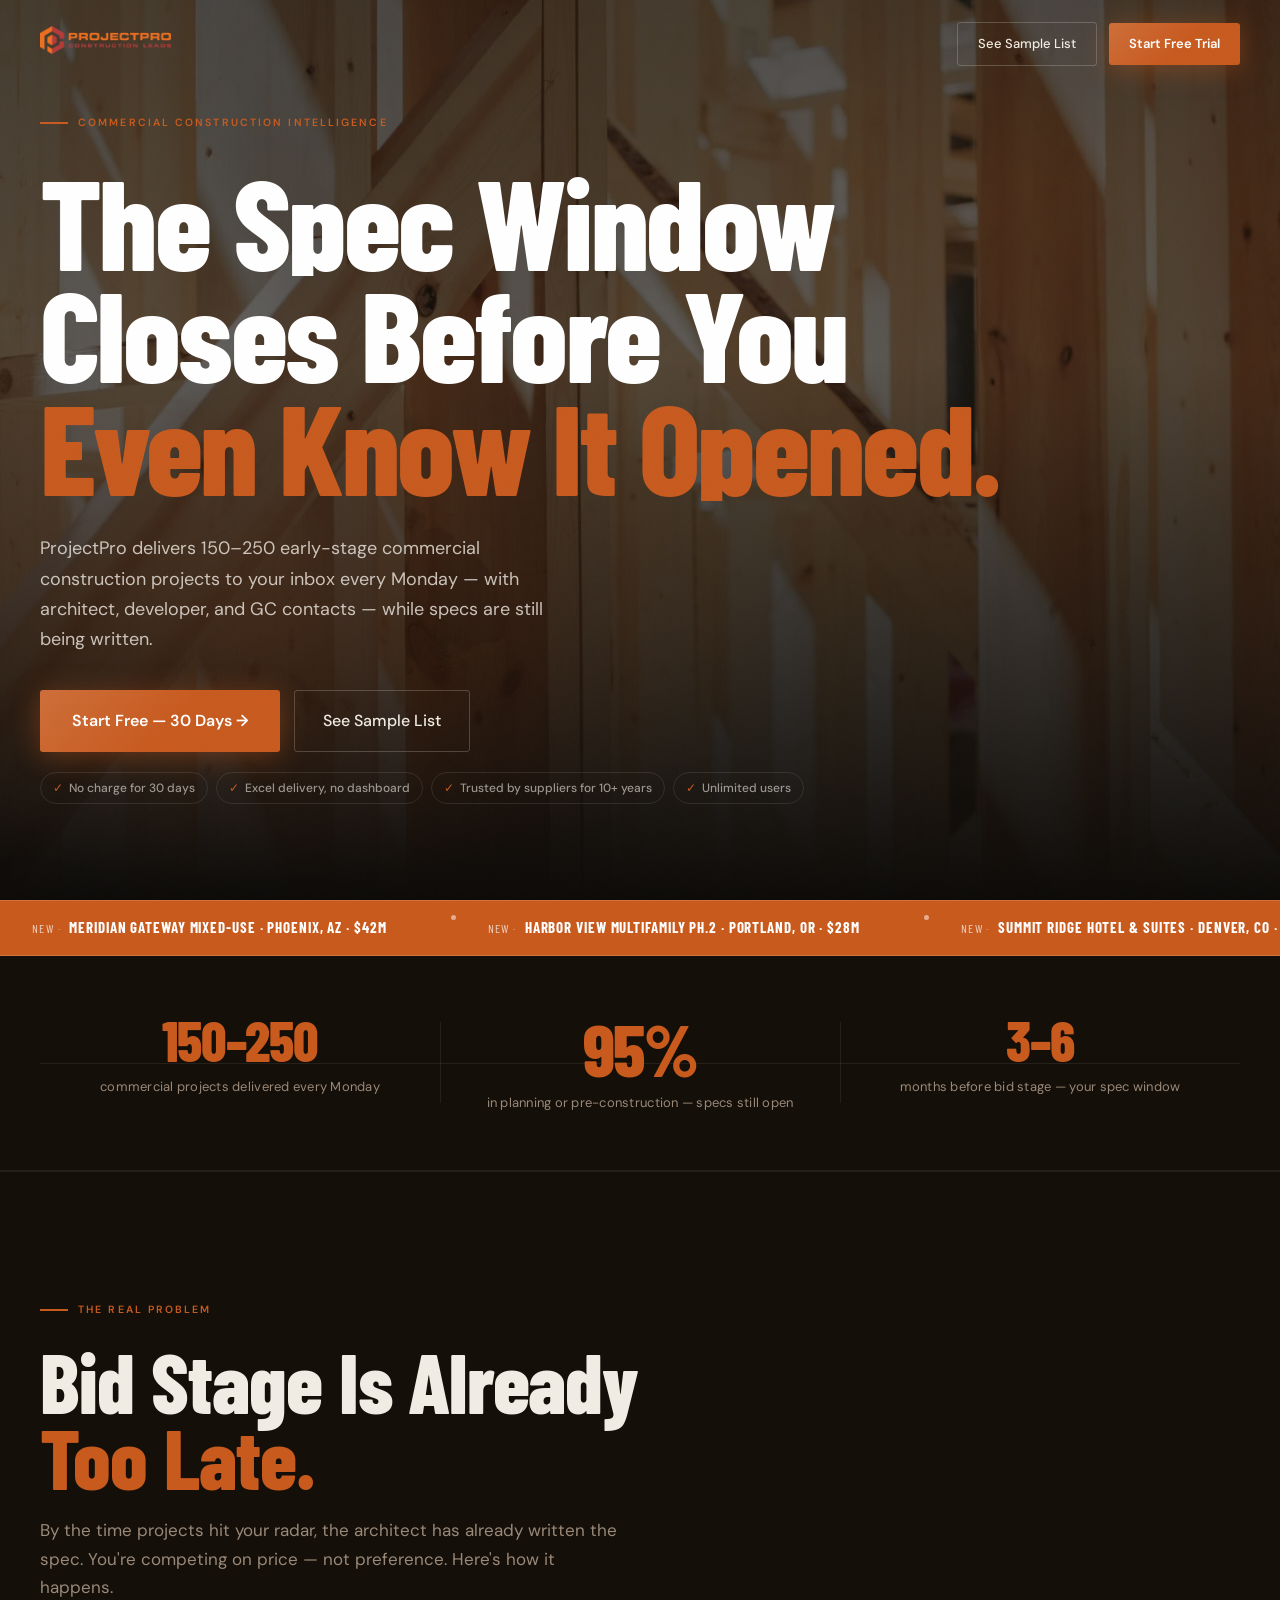
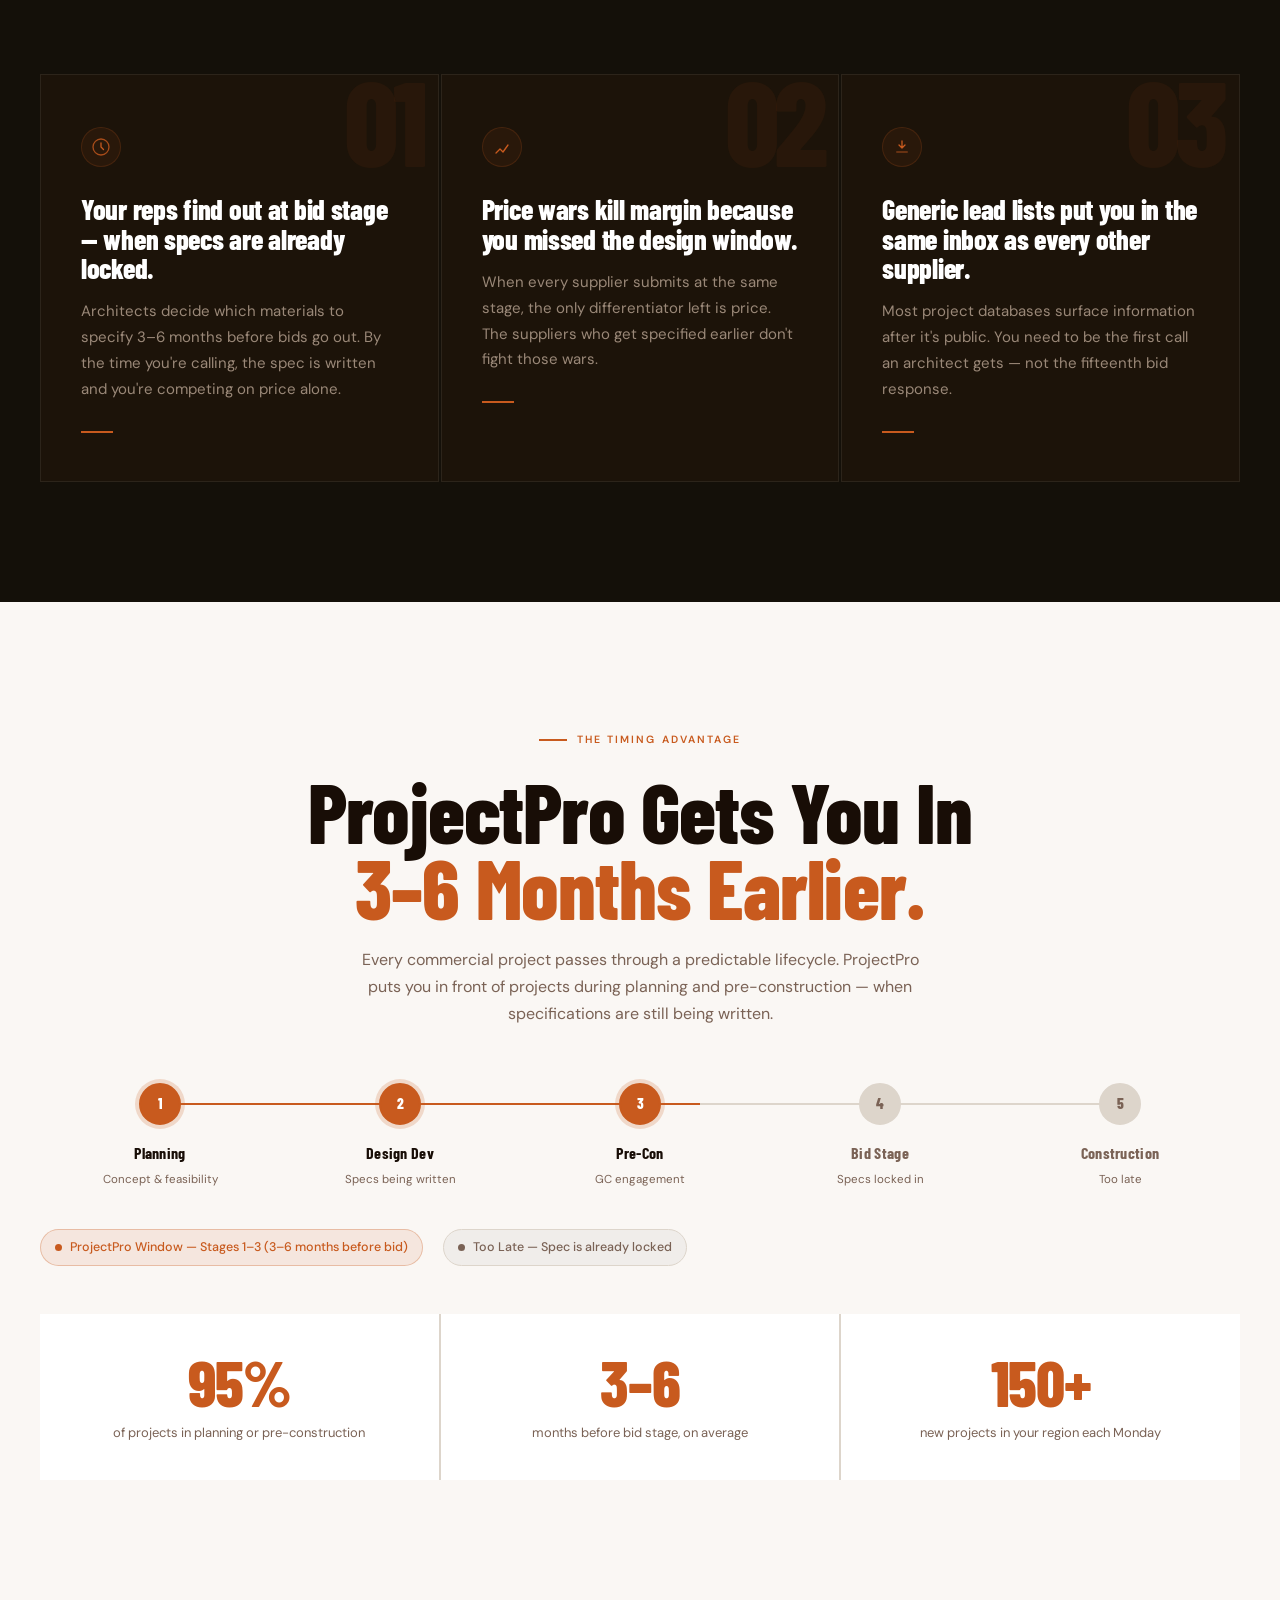
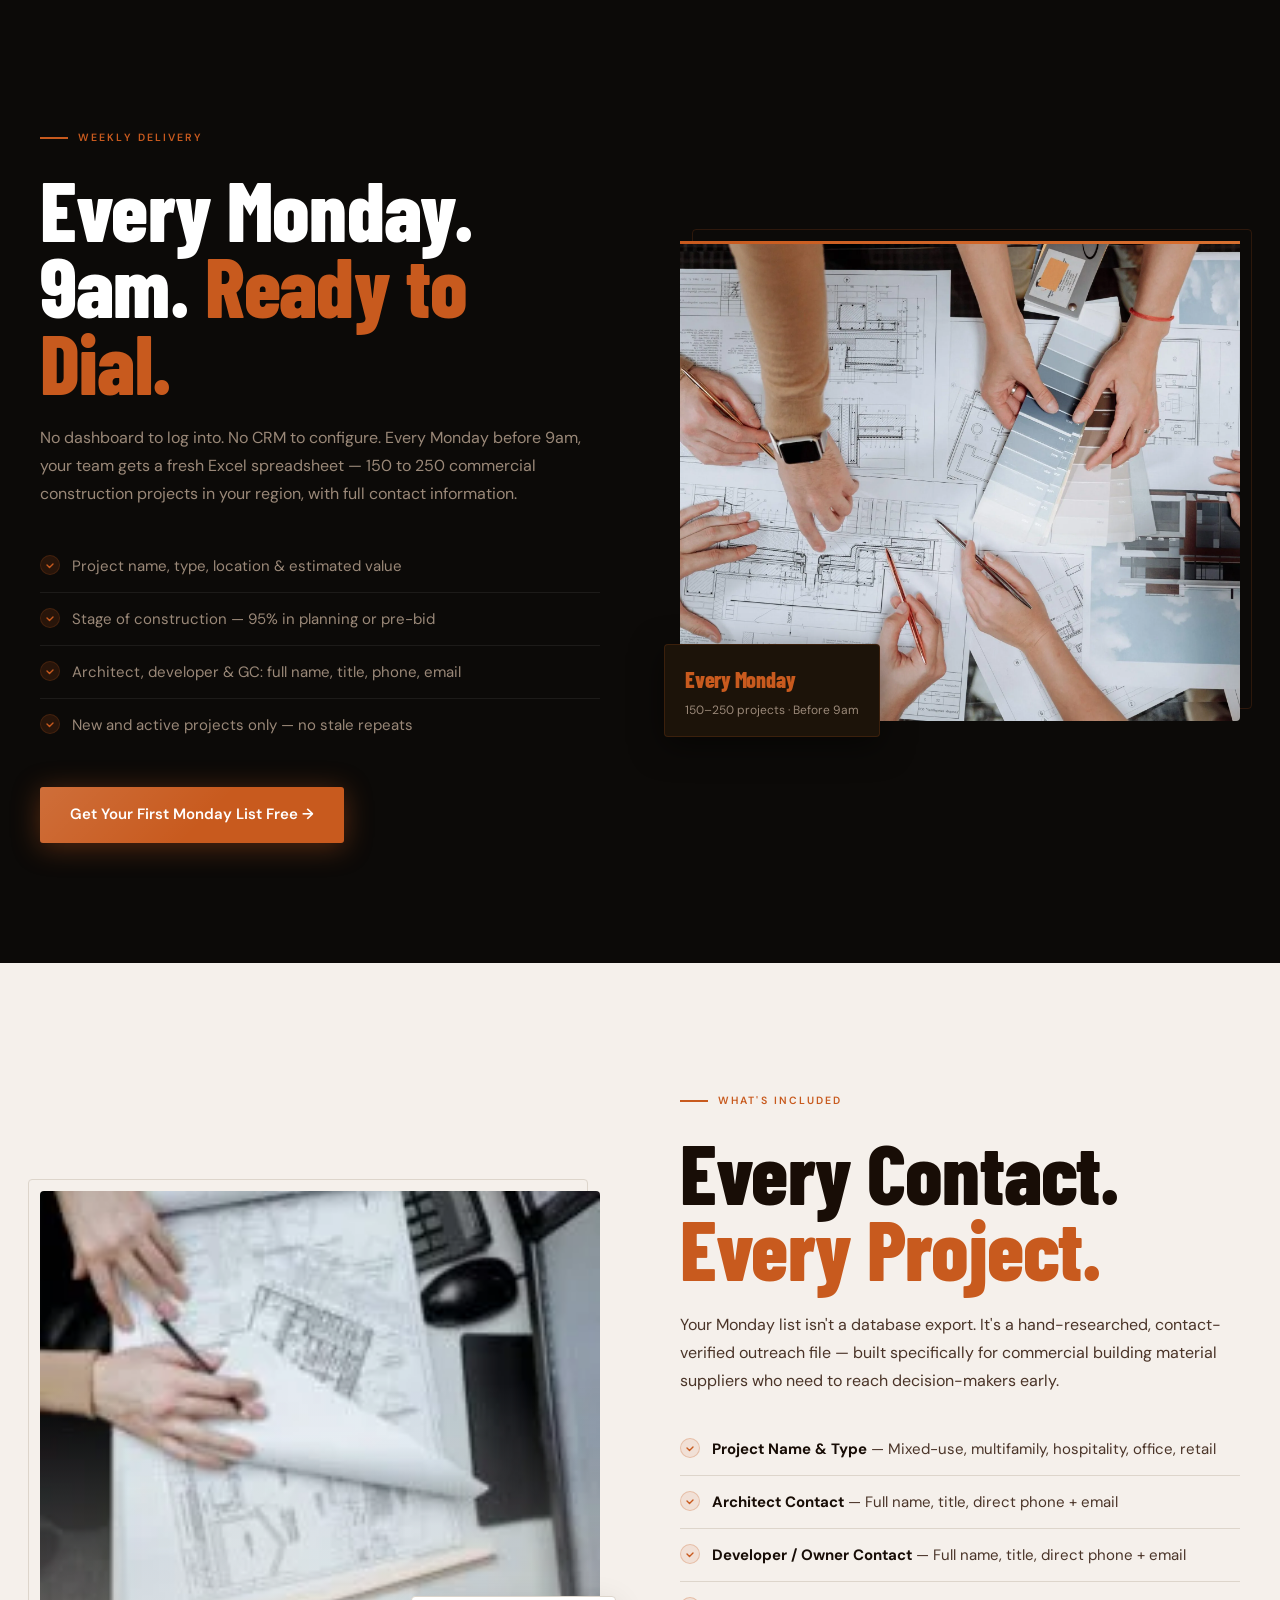
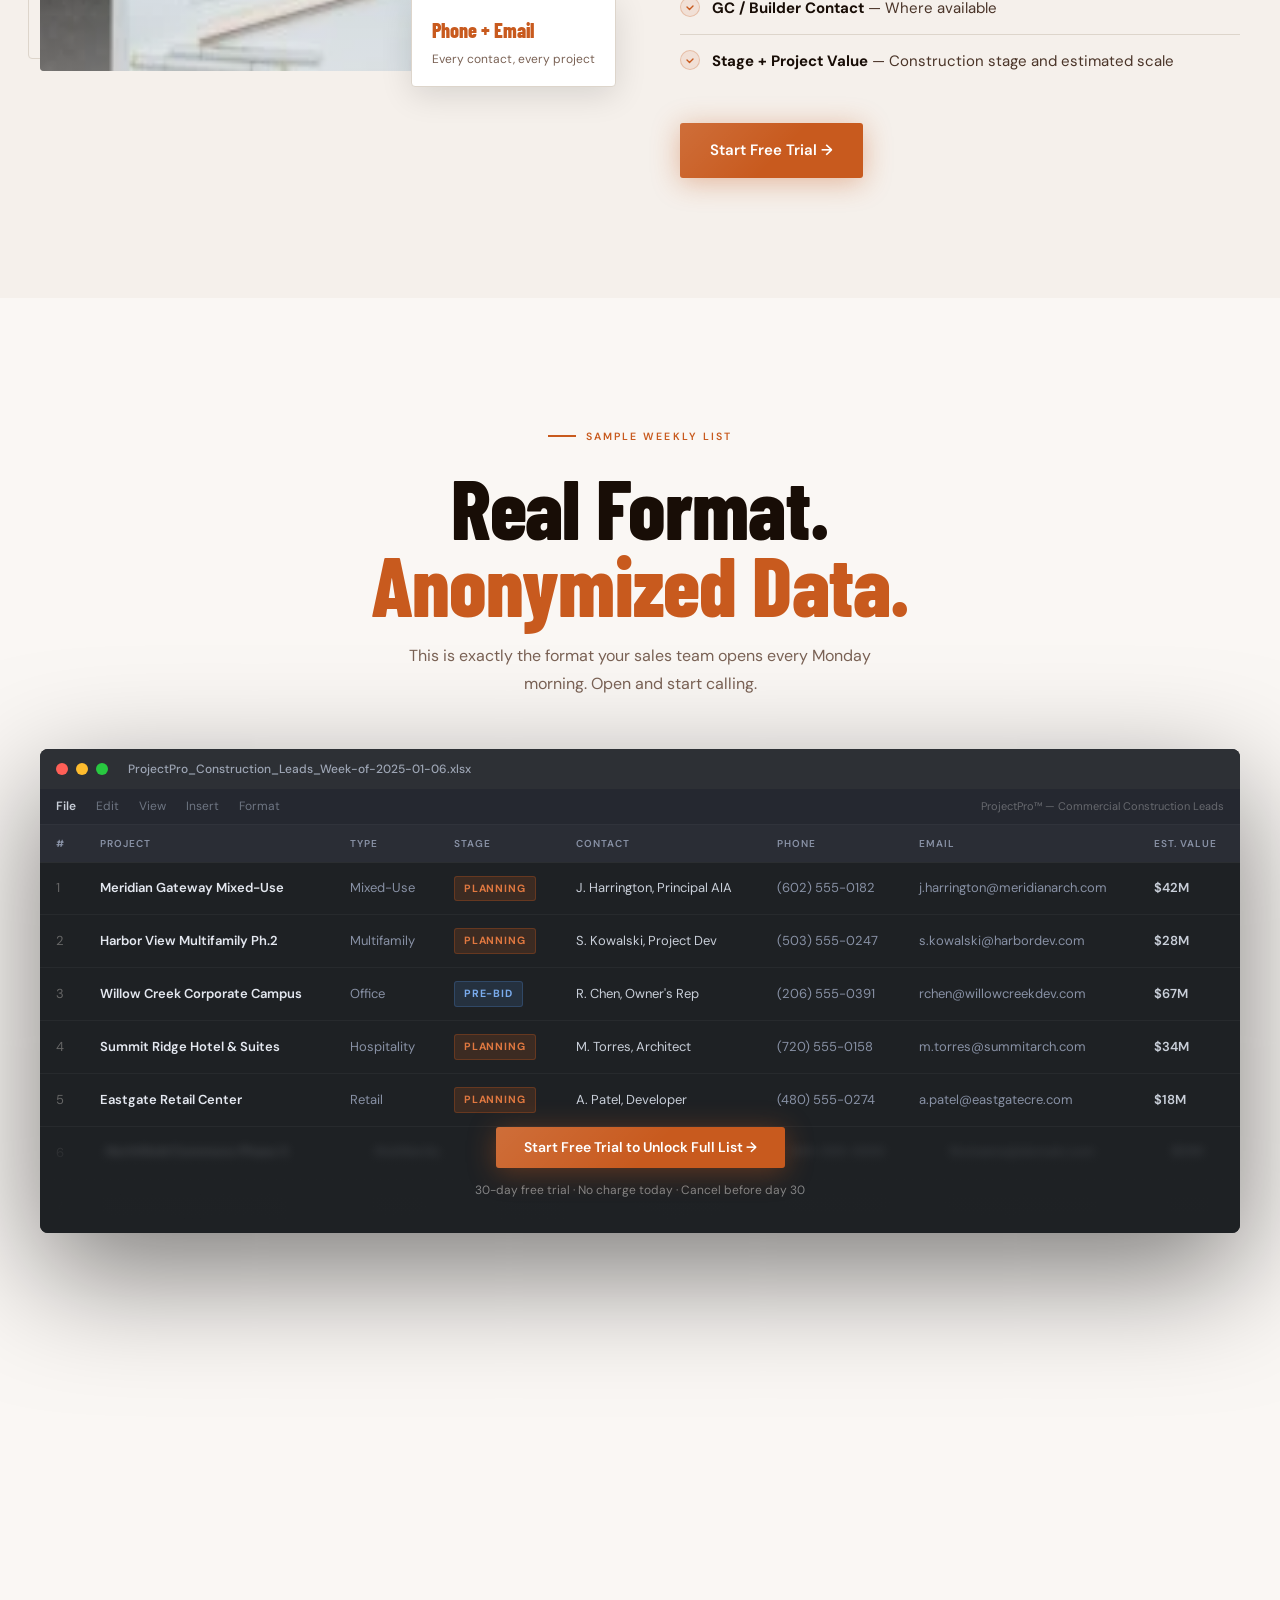
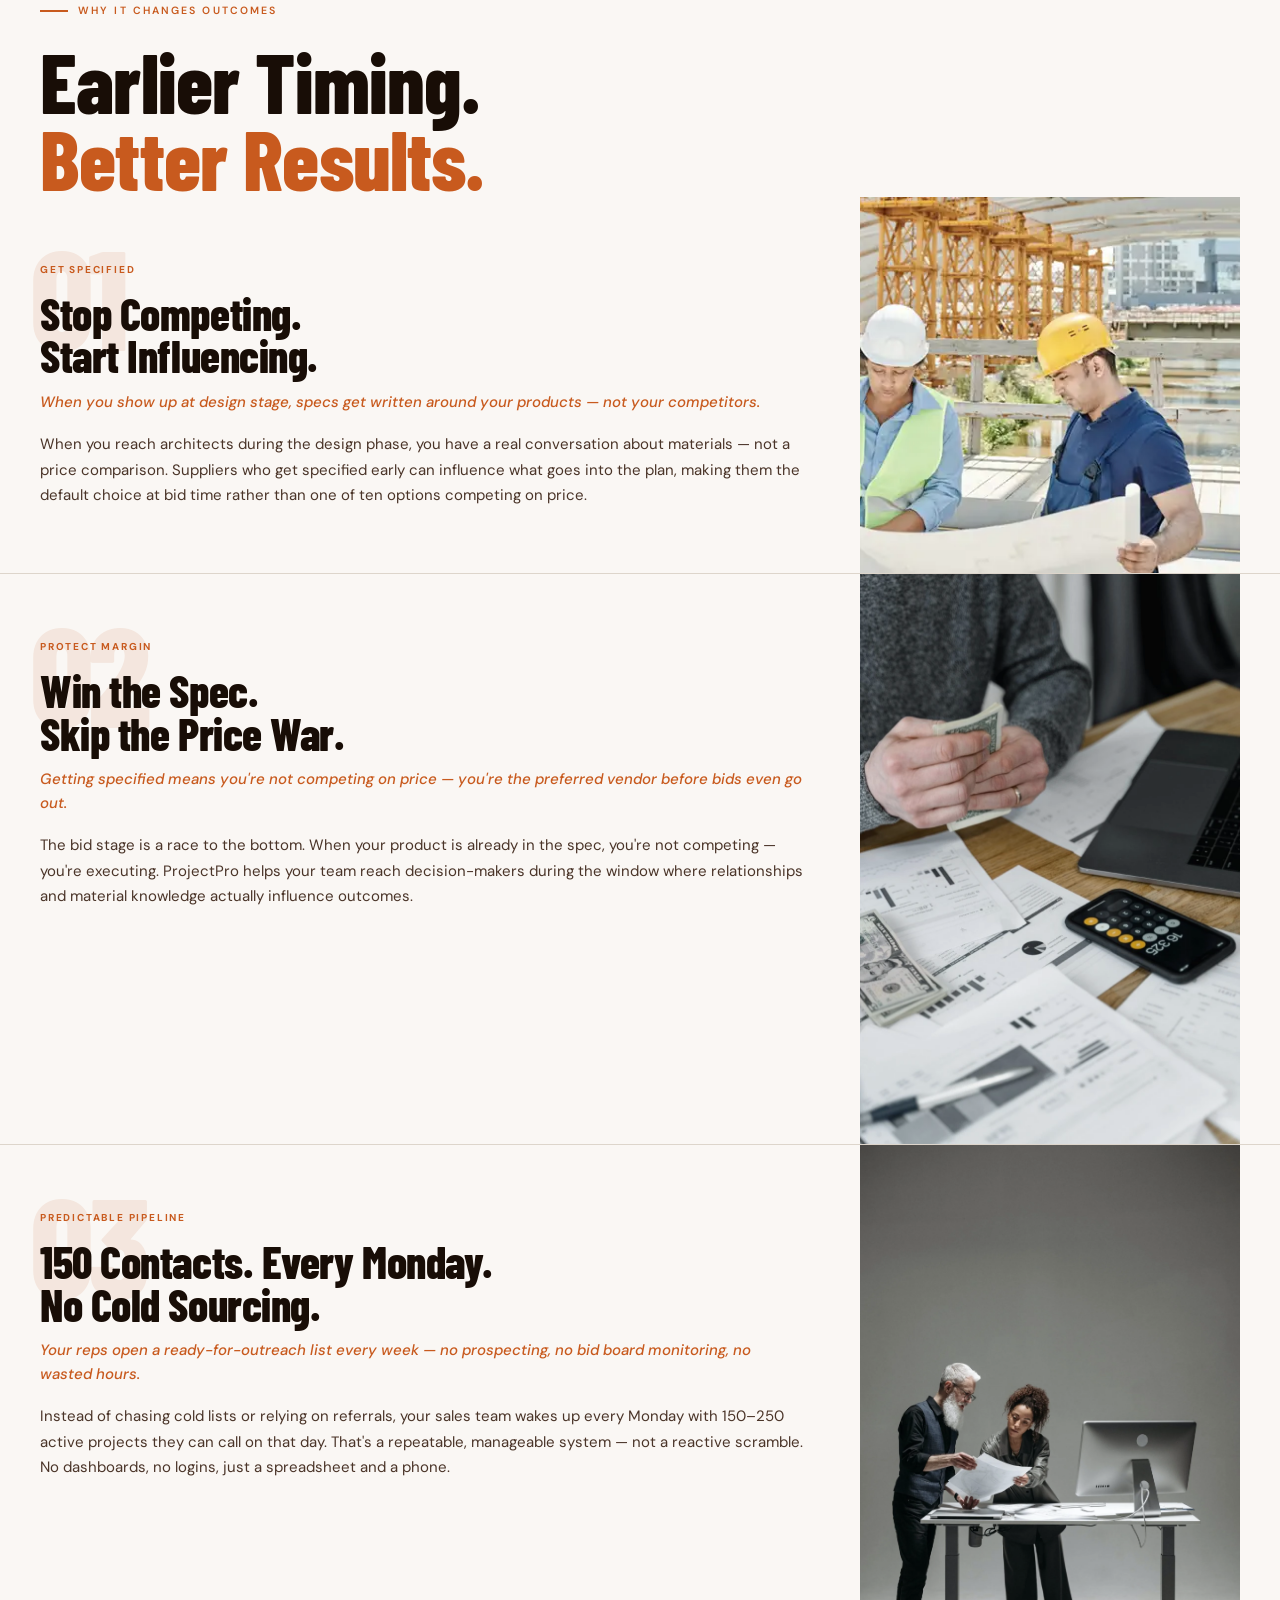
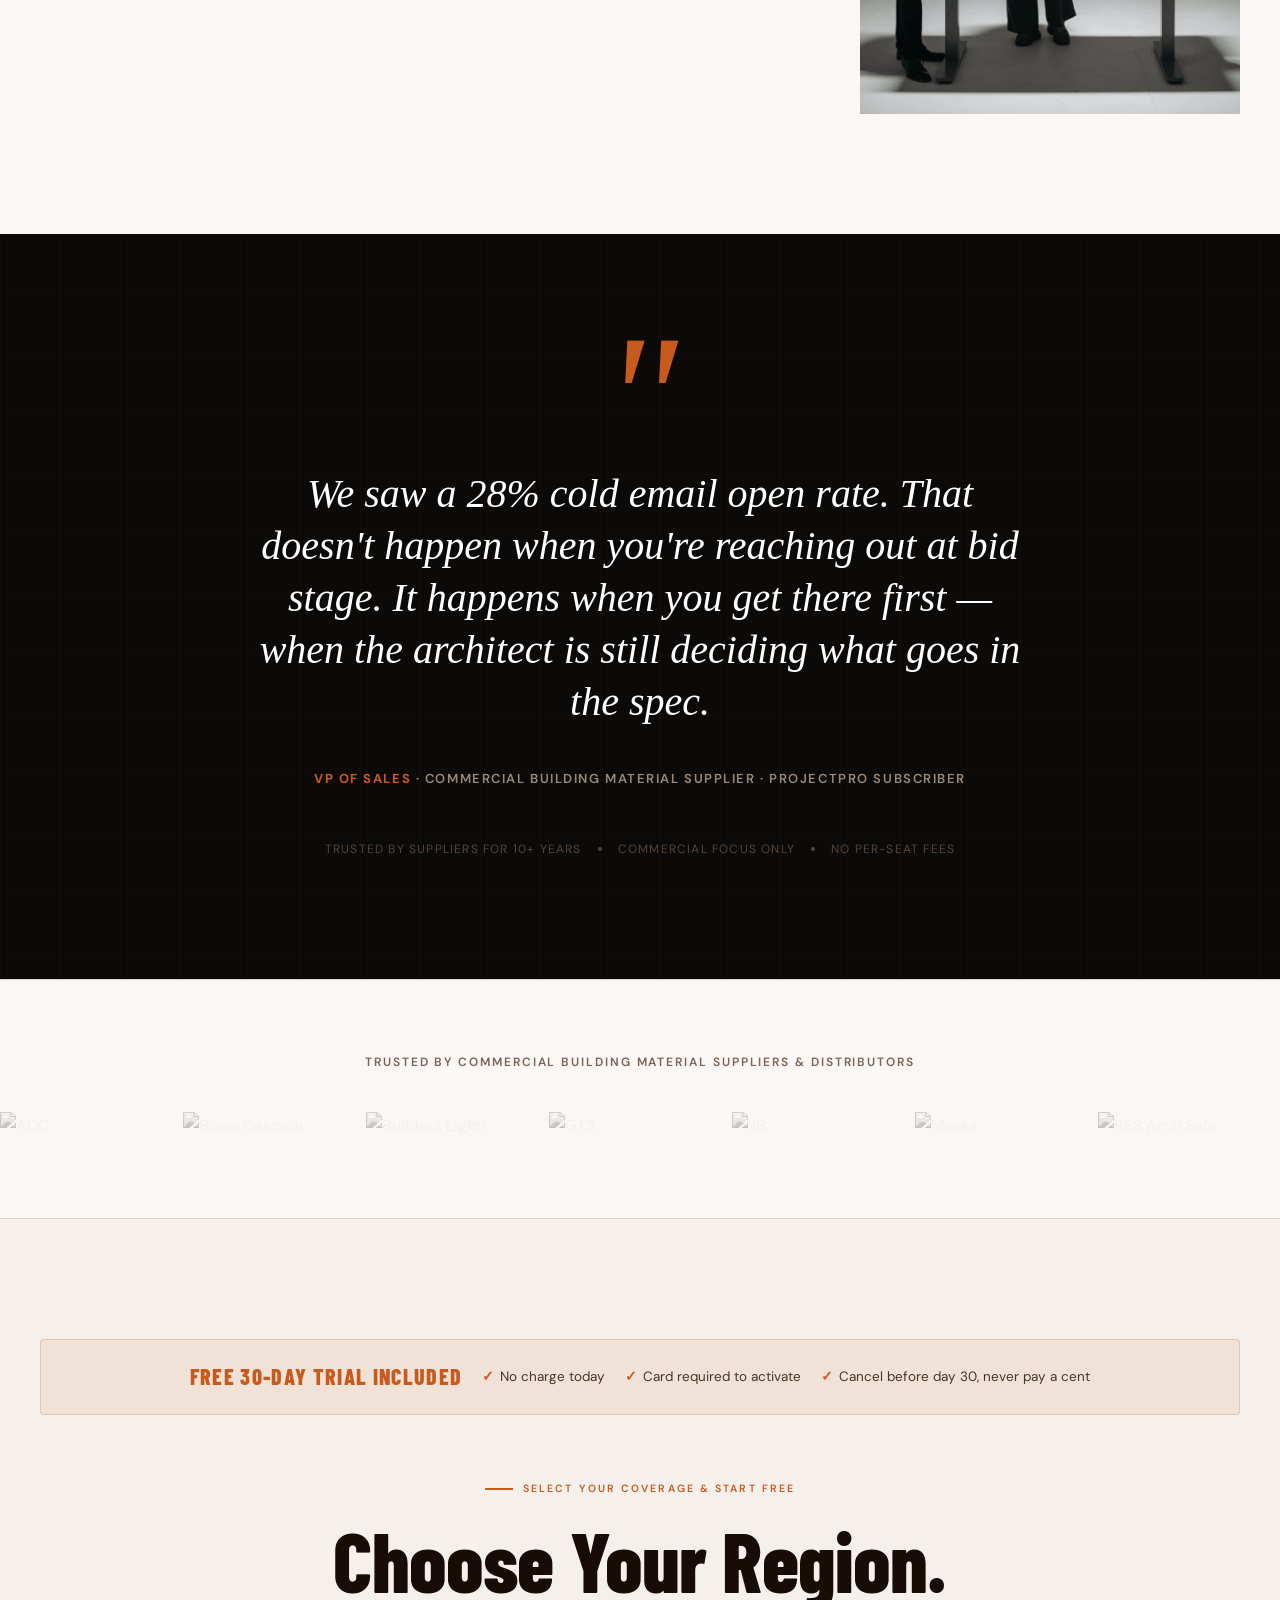
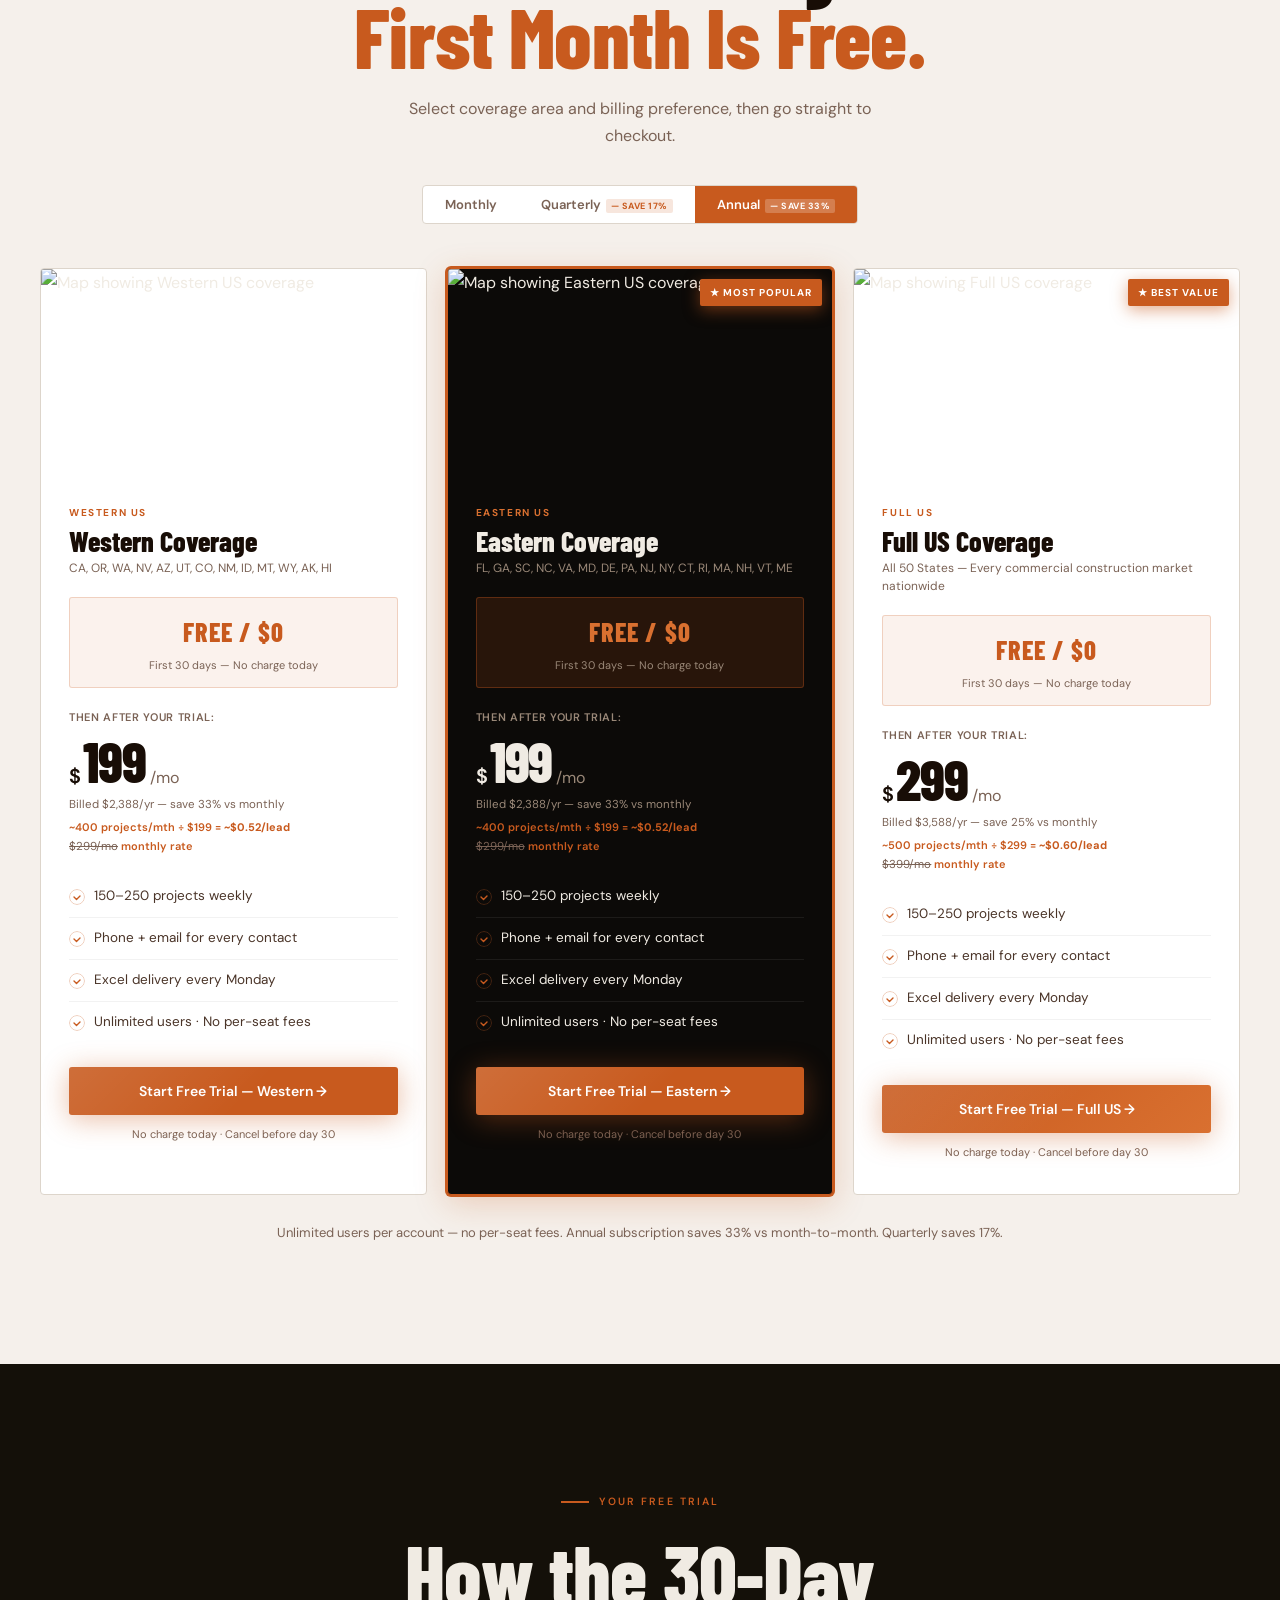
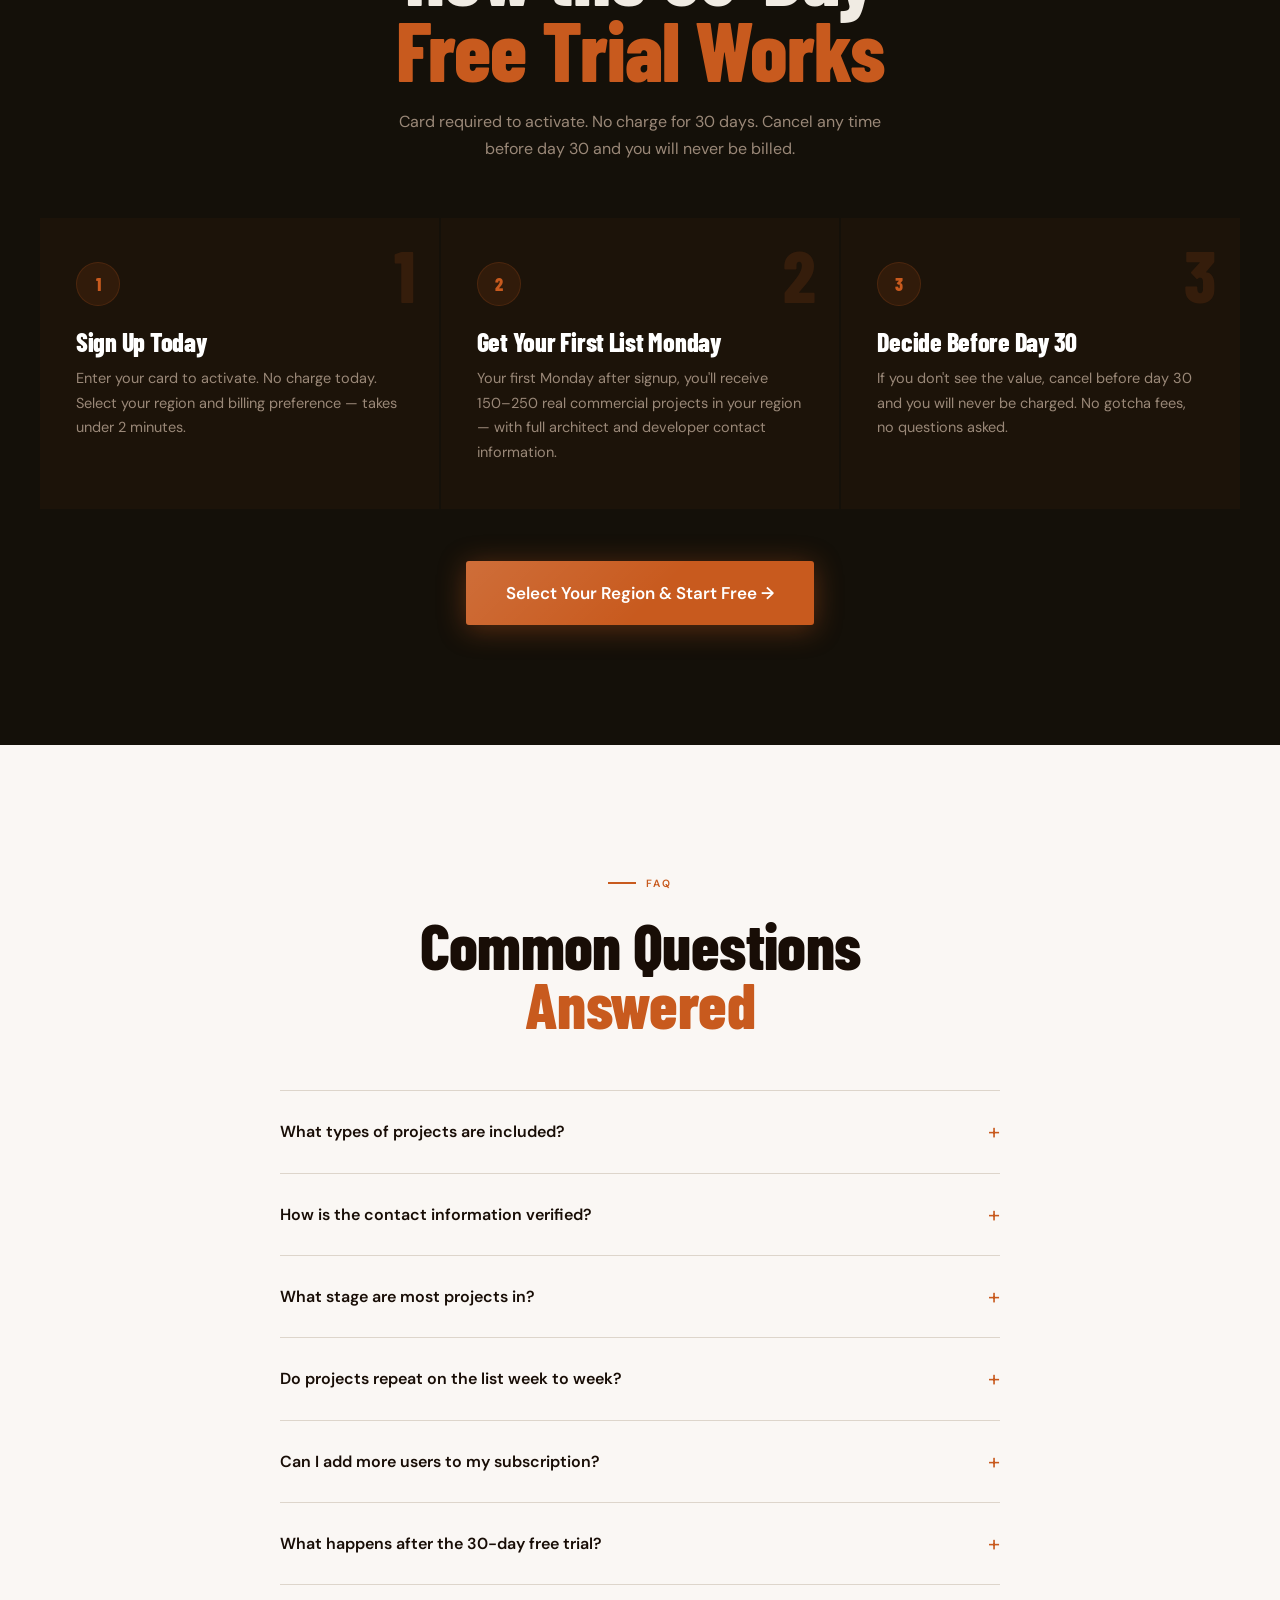
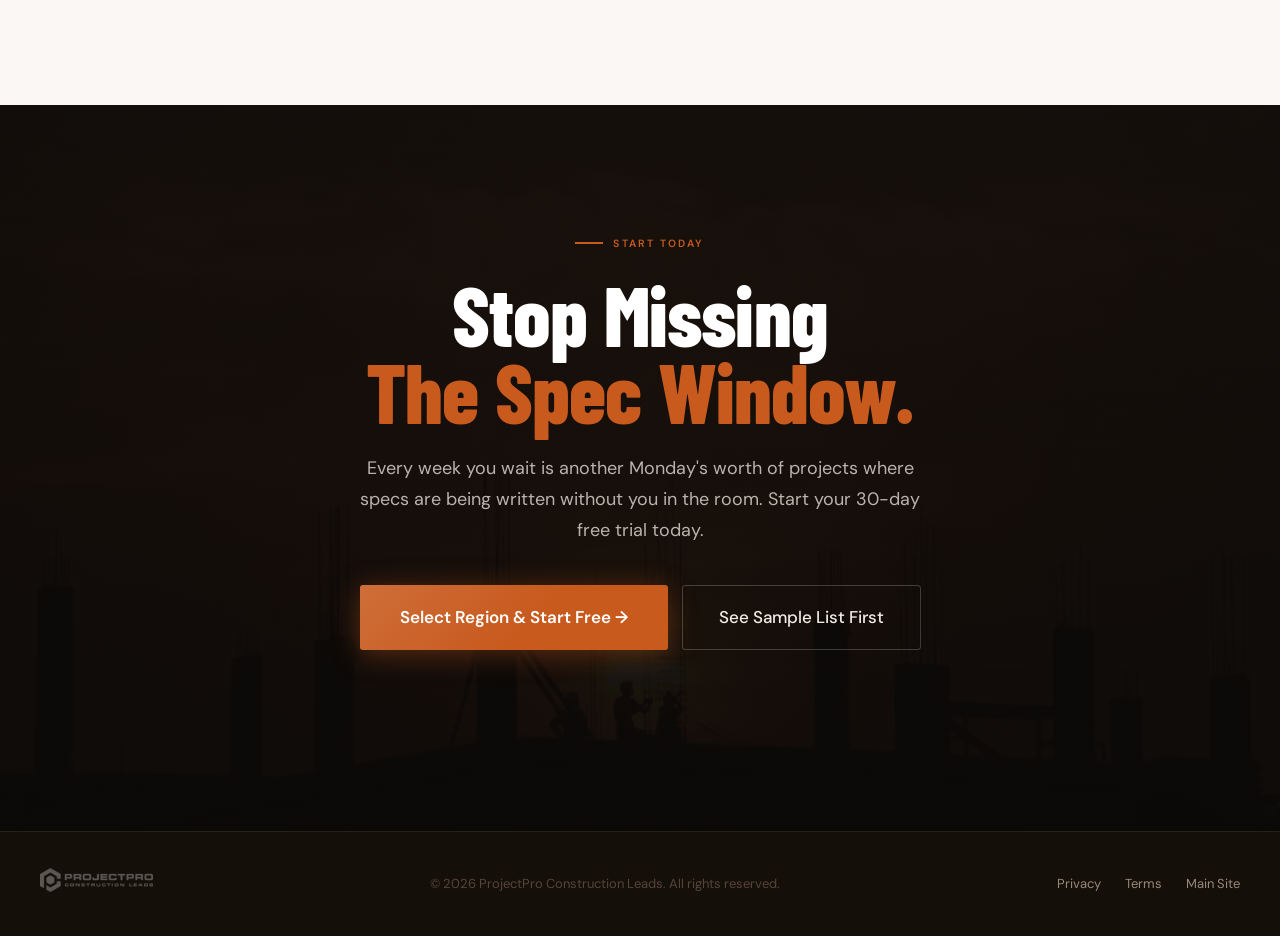
==== index.html @ 33fc3d2c "Replace logo PNG with WebP version Co-Authored-By: Claude Sonnet 4.6 <noreply@anthropic.com>" ====
<!DOCTYPE html>
<html lang="en">
<head>
  <meta charset="UTF-8">
  <meta name="viewport" content="width=device-width, initial-scale=1.0">
  <meta name="robots" content="noindex, nofollow">
  <title>ProjectPro Construction Leads — Early-Stage Commercial Project Visibility</title>
  <meta name="description" content="ProjectPro delivers 150–250 early-stage commercial construction projects every Monday — with architect, developer, and GC contacts — when specs are still being written.">
  <link rel="preconnect" href="https://fonts.googleapis.com">
  <link rel="preconnect" href="https://fonts.gstatic.com" crossorigin>
  <link rel="preload" as="image" href="brand_assets/hero%20image.webp" fetchpriority="high">
  <link rel="preload" href="https://fonts.googleapis.com/css2?family=Barlow+Condensed:wght@600;700;800&family=DM+Sans:wght@400;500;600&display=swap" as="style" onload="this.onload=null;this.rel='stylesheet'">
  <noscript><link rel="stylesheet" href="https://fonts.googleapis.com/css2?family=Barlow+Condensed:wght@600;700;800&family=DM+Sans:wght@400;500;600&display=swap"></noscript>
  <style>:root{--coal:#0C0A08;--deep:#141009;--raised:#1C1309;--panel:#201507;--orange:#C85A1E;--orange-lt:#D97030;--orange-dk:#A84A14;--glow:rgba(200,90,30,0.22);--border:rgba(200,90,30,0.18);--dim-border:rgba(255,255,255,0.07);--text:#F0EBE3;--muted:#9A8878;--dim:#574438;--cream:#F5F0EB;--ivory:#FAF7F4;--warm:#EDE6DF;--stone:#DDD5CB;--lt-text:#180D06;--lt-body:#4A3428;--lt-muted:#7A6255;}*,*::before,*::after{box-sizing:border-box;margin:0;padding:0;}html{scroll-behavior:smooth;}body{background:var(--coal);color:var(--text);font-family:'DM Sans',sans-serif;font-weight:400;line-height:1.7;overflow-x:hidden;}body::after{content:'';position:fixed;inset:0;pointer-events:none;z-index:9999;opacity:0.028;background-image:url("data:image/svg+xml,%3Csvg viewBox='0 0 256 256' xmlns='http://www.w3.org/2000/svg'%3E%3Cfilter id='n'%3E%3CfeTurbulence type='fractalNoise' baseFrequency='0.9' numOctaves='4' stitchTiles='stitch'/%3E%3C/filter%3E%3Crect width='100%25' height='100%25' filter='url(%23n)'/%3E%3C/svg%3E");background-size:200px 200px;}.container{max-width:1280px;margin:0 auto;padding:0 40px;}h1,h2,h3{font-family:'Barlow Condensed',sans-serif;font-weight:800;line-height:0.92;letter-spacing:-0.01em;}.display-xl{font-size:clamp(72px,9vw,130px);}.display-lg{font-size:clamp(56px,6.5vw,96px);}.display-md{font-size:clamp(44px,5vw,72px);}.display-sm{font-size:clamp(36px,4vw,56px);}.sec-label{display:inline-flex;align-items:center;gap:10px;font-family:'DM Sans',sans-serif;font-weight:600;font-size:10.5px;letter-spacing:0.2em;text-transform:uppercase;color:var(--orange);margin-bottom:24px;}.sec-label::before{content:'';display:block;width:28px;height:2px;background:var(--orange);flex-shrink:0;}.orange{color:var(--orange);}.rv{opacity:0;transform:translateY(32px);transition:opacity 0.7s ease,transform 0.7s ease;}.rv.show{opacity:1;transform:translateY(0);}.rv-left{opacity:0;transform:translateX(-32px);transition:opacity 0.7s ease,transform 0.7s ease;}.rv-right{opacity:0;transform:translateX(32px);transition:opacity 0.7s ease,transform 0.7s ease;}.rv-left.show,.rv-right.show{opacity:1;transform:translateX(0);}.rv-d1{transition-delay:0.1s;}.rv-d2{transition-delay:0.2s;}.rv-d3{transition-delay:0.3s;}.rv-d4{transition-delay:0.4s;}.rv-d5{transition-delay:0.5s;}.btn-primary{display:inline-flex;align-items:center;gap:8px;background:var(--orange);color:#fff;font-family:'DM Sans',sans-serif;font-weight:600;font-size:15px;padding:15px 30px;border-radius:3px;text-decoration:none;border:none;cursor:pointer;transition:background 0.2s ease,transform 0.2s ease,box-shadow 0.2s ease;box-shadow:0 4px 28px rgba(200,90,30,0.4);position:relative;overflow:hidden;}.btn-primary::after{content:'';position:absolute;inset:0;background:linear-gradient(135deg,rgba(255,255,255,0.12) 0%,transparent 55%);pointer-events:none;}.btn-primary:hover{background:var(--orange-lt);transform:translateY(-2px);box-shadow:0 8px 36px rgba(200,90,30,0.55);}.btn-primary:focus-visible{outline:2px solid var(--orange);outline-offset:3px;}.btn-primary:active{transform:translateY(0);}.btn-outline{display:inline-flex;align-items:center;gap:8px;background:transparent;color:var(--text);font-family:'DM Sans',sans-serif;font-weight:500;font-size:15px;padding:14px 28px;border-radius:3px;text-decoration:none;border:1px solid rgba(240,235,228,0.22);cursor:pointer;transition:border-color 0.2s ease,color 0.2s ease,transform 0.2s ease;}.btn-outline:hover{border-color:var(--orange);color:var(--orange);transform:translateY(-2px);}.btn-outline:focus-visible{outline:2px solid var(--orange);outline-offset:3px;}.btn-outline-dk{display:inline-flex;align-items:center;gap:8px;background:transparent;color:var(--lt-body);font-family:'DM Sans',sans-serif;font-weight:500;font-size:15px;padding:14px 28px;border-radius:3px;text-decoration:none;border:1px solid var(--stone);cursor:pointer;transition:border-color 0.2s ease,color 0.2s ease,transform 0.2s ease;}.btn-outline-dk:hover{border-color:var(--orange);color:var(--orange);transform:translateY(-2px);}#nav{position:fixed;top:0;left:0;right:0;z-index:1000;padding:22px 0;transition:background 0.3s ease,border-color 0.3s ease,padding 0.3s ease;border-bottom:1px solid transparent;}#nav.solid{background:rgba(12,10,8,0.95);backdrop-filter:blur(16px);-webkit-backdrop-filter:blur(16px);border-bottom-color:rgba(200,90,30,0.12);padding:14px 0;}.nav-inner{max-width:1280px;margin:0 auto;padding:0 40px;display:flex;align-items:center;justify-content:space-between;gap:24px;}.nav-logo{height:28px;width:auto;}.nav-cta-wrap{display:flex;align-items:center;gap:12px;}#hero{position:relative;min-height:100vh;display:flex;flex-direction:column;justify-content:flex-end;padding:80px 0 96px;overflow:hidden;}.hero-bg{position:absolute;inset:0;z-index:0;background-image:url('brand_assets/hero image.webp');background-size:cover;background-position:center 30%;transform:scale(1.04);}.hero-bg-overlay{position:absolute;inset:0;z-index:1;background:linear-gradient( to bottom,rgba(12,10,8,0.72) 0%,rgba(12,10,8,0.65) 40%,rgba(12,10,8,0.88) 80%,rgba(12,10,8,1) 100% );}.hero-bg-gradient{position:absolute;inset:0;z-index:2;background:radial-gradient(ellipse 60% 40% at 20% 70%,rgba(200,90,30,0.12) 0%,transparent 70%),radial-gradient(ellipse 40% 30% at 80% 20%,rgba(200,90,30,0.06) 0%,transparent 70%);}.hero-content{position:relative;z-index:3;max-width:1280px;margin:0 auto;padding:0 40px;width:100%;}@keyframes lineMask{from{clip-path:inset(0 100% 0 0);}to{clip-path:inset(0 0% 0 0);}}@keyframes fadeUp{from{opacity:0;transform:translateY(24px);}to{opacity:1;transform:translateY(0);}}.hero-line{display:block;overflow:hidden;clip-path:inset(0 100% 0 0);animation:lineMask 0.95s cubic-bezier(0.76,0,0.24,1) both;}.hero-line:nth-child(1){animation-delay:0.15s;}.hero-line:nth-child(2){animation-delay:0.38s;}.hero-line:nth-child(3){animation-delay:0.61s;}.hero-sub{animation:fadeUp 0.7s ease 1.0s both;}.hero-ctas{animation:fadeUp 0.7s ease 1.15s both;}.hero-chips{animation:fadeUp 0.6s ease 1.3s both;}.hero-label{animation:fadeUp 0.6s ease 0.05s both;}.hero-h1{font-family:'Barlow Condensed',sans-serif;font-weight:800;font-size:clamp(70px,10vw,140px);line-height:0.88;letter-spacing:-0.02em;color:#fff;margin-bottom:32px;}.hero-h1 em{color:var(--orange);font-style:normal;}.hero-p{font-size:18px;color:rgba(240,235,228,0.8);line-height:1.68;max-width:540px;margin-bottom:36px;}.trust-chips{display:flex;flex-wrap:wrap;gap:8px;margin-top:20px;}.trust-chip{display:inline-flex;align-items:center;gap:6px;font-family:'DM Sans',sans-serif;font-size:12px;font-weight:500;color:rgba(240,235,228,0.6);border:1px solid rgba(255,255,255,0.1);padding:5px 12px;border-radius:40px;}.trust-chip .chk{color:var(--orange);}#ticker{background:var(--orange);padding:14px 0;overflow:hidden;border-top:1px solid rgba(255,255,255,0.15);border-bottom:1px solid rgba(255,255,255,0.15);}@keyframes tickerMove{from{transform:translateX(0);}to{transform:translateX(-50%);}}.ticker-track{display:flex;white-space:nowrap;animation:tickerMove 38s linear infinite;}.ticker-track:hover{animation-play-state:paused;}.ticker-item{display:inline-flex;align-items:center;gap:0;padding:0 32px;font-family:'Barlow Condensed',sans-serif;font-weight:700;font-size:15px;letter-spacing:0.06em;text-transform:uppercase;color:#fff;}.ticker-dot{width:5px;height:5px;background:rgba(255,255,255,0.5);border-radius:50%;margin-left:32px;flex-shrink:0;}.ticker-label{font-weight:400;opacity:0.72;font-size:12px;letter-spacing:0.12em;margin-right:8px;}#stats-bar{background:var(--deep);border-bottom:1px solid var(--dim-border);padding:56px 0;}.stats-row{max-width:1280px;margin:0 auto;padding:0 40px;display:grid;grid-template-columns:repeat(3,1fr);gap:0;position:relative;}.stats-row::before{content:'';position:absolute;left:40px;right:40px;top:50%;bottom:auto;height:1px;background:var(--dim-border);}.stat-block{padding:0 40px;text-align:center;position:relative;}.stat-block + .stat-block::before{content:'';position:absolute;left:0;top:10%;bottom:10%;width:1px;background:var(--dim-border);}.stat-val{font-family:'Barlow Condensed',sans-serif;font-weight:800;font-size:72px;line-height:1;color:var(--orange);letter-spacing:-0.02em;}.stat-label{font-size:13px;color:var(--muted);margin-top:8px;font-weight:400;letter-spacing:0.02em;}#problem{background:var(--deep);padding:120px 0;border-top:1px solid var(--dim-border);}.problem-header{max-width:1280px;margin:0 auto 72px;padding:0 40px;}.problem-grid{max-width:1280px;margin:0 auto;padding:0 40px;display:grid;grid-template-columns:repeat(3,1fr);gap:2px;}.prob-card{background:var(--raised);position:relative;overflow:hidden;padding:52px 40px 48px;border:1px solid var(--dim-border);transition:border-color 0.3s ease;}.prob-card:hover{border-color:var(--border);}.prob-num{position:absolute;top:-16px;right:16px;font-family:'Barlow Condensed',sans-serif;font-weight:800;font-size:120px;line-height:1;color:rgba(200,90,30,0.07);pointer-events:none;user-select:none;letter-spacing:-0.05em;}.prob-icon{width:40px;height:40px;border-radius:50%;border:1px solid var(--border);display:flex;align-items:center;justify-content:center;margin-bottom:28px;background:rgba(200,90,30,0.08);}.prob-h3{font-family:'Barlow Condensed',sans-serif;font-weight:800;font-size:28px;line-height:1.05;color:#fff;margin-bottom:16px;letter-spacing:-0.01em;}.prob-p{font-size:15px;color:var(--muted);line-height:1.72;}.prob-line{width:32px;height:2px;background:var(--orange);margin-top:28px;}#mechanism{background:var(--ivory);padding:120px 0;}.mech-inner{max-width:1280px;margin:0 auto;padding:0 40px;}.tl-track{position:relative;display:grid;grid-template-columns:repeat(5,1fr);gap:0;margin:56px 0 40px;}.tl-line{position:absolute;left:10%;right:10%;top:20px;height:2px;background:var(--stone);z-index:0;}.tl-line-fill{position:absolute;left:10%;width:45%;top:20px;height:2px;background:var(--orange);z-index:1;}.tl-node{display:flex;flex-direction:column;align-items:center;position:relative;z-index:2;}.tl-dot{width:42px;height:42px;border-radius:50%;display:flex;align-items:center;justify-content:center;font-family:'Barlow Condensed',sans-serif;font-weight:800;font-size:15px;background:var(--stone);color:var(--lt-muted);border:2px solid var(--stone);margin-bottom:14px;transition:all 0.3s ease;}.tl-dot.active{background:var(--orange);color:#fff;border-color:var(--orange);box-shadow:0 0 0 4px rgba(200,90,30,0.2);}.tl-label{font-family:'Barlow Condensed',sans-serif;font-weight:700;font-size:16px;color:var(--lt-muted);letter-spacing:0.02em;}.tl-label.active{color:var(--lt-text);}.tl-sub{font-size:11.5px;color:var(--lt-muted);margin-top:6px;text-align:center;line-height:1.4;}.tl-legend{display:flex;flex-wrap:wrap;gap:20px;margin-top:8px;}.tl-pill{display:inline-flex;align-items:center;gap:8px;font-size:12.5px;font-weight:500;color:var(--lt-body);background:var(--warm);border:1px solid var(--stone);padding:7px 14px;border-radius:40px;}.tl-pill.active{background:rgba(200,90,30,0.1);border-color:rgba(200,90,30,0.3);color:var(--orange);}.tl-pill-dot{width:7px;height:7px;border-radius:50%;background:var(--orange);flex-shrink:0;}.tl-pill.inactive .tl-pill-dot{background:var(--lt-muted);}.tl-pill.inactive{background:rgba(0,0,0,0.04);border-color:var(--stone);color:var(--lt-muted);}.tl-stats{display:grid;grid-template-columns:repeat(3,1fr);gap:2px;margin-top:48px;background:var(--stone);}.tl-stat{background:#fff;padding:36px 32px;text-align:center;}.tl-stat-val{font-family:'Barlow Condensed',sans-serif;font-weight:800;font-size:64px;line-height:1;color:var(--orange);letter-spacing:-0.02em;}.tl-stat-label{font-size:13px;color:var(--lt-muted);margin-top:8px;}.split-wrap{max-width:1280px;margin:0 auto;padding:0 40px;display:grid;grid-template-columns:1fr 1fr;gap:80px;align-items:center;}.split-wrap.reverse{direction:rtl;}.split-wrap.reverse > *{direction:ltr;}.photo-frame{position:relative;border-radius:4px;overflow:visible;}.photo-frame img{width:100%;height:480px;object-fit:cover;border-radius:4px;display:block;}.photo-frame::before{content:'';position:absolute;top:-12px;right:-12px;bottom:12px;left:12px;border:1px solid var(--border);border-radius:4px;z-index:-1;}.photo-badge{position:absolute;bottom:-16px;left:-16px;background:var(--raised);border:1px solid var(--border);padding:16px 20px;border-radius:4px;box-shadow:0 8px 32px rgba(0,0,0,0.5);}.photo-badge-val{font-family:'Barlow Condensed',sans-serif;font-weight:800;font-size:22px;color:var(--orange);letter-spacing:-0.01em;}.photo-badge-label{font-size:12px;color:var(--muted);margin-top:2px;}.photo-frame-lt{position:relative;border-radius:4px;overflow:visible;}.photo-frame-lt img{width:100%;height:480px;object-fit:cover;border-radius:4px;display:block;}.photo-frame-lt::before{content:'';position:absolute;top:-12px;left:-12px;bottom:12px;right:12px;border:1px solid var(--stone);border-radius:4px;z-index:-1;}.photo-badge-lt{position:absolute;bottom:-16px;right:-16px;background:#fff;border:1px solid var(--stone);padding:16px 20px;border-radius:4px;box-shadow:0 8px 32px rgba(0,0,0,0.12);}.photo-badge-lt-val{font-family:'Barlow Condensed',sans-serif;font-weight:800;font-size:20px;color:var(--orange);}.photo-badge-lt-label{font-size:12px;color:var(--lt-muted);margin-top:2px;}.feature-bullets{list-style:none;margin-top:28px;}.feature-bullets li{display:flex;align-items:flex-start;gap:12px;padding:14px 0;border-bottom:1px solid var(--dim-border);font-size:15px;color:var(--muted);line-height:1.6;}.feature-bullets li:last-child{border-bottom:none;}.feature-bullets .chk{width:20px;height:20px;border-radius:50%;background:rgba(200,90,30,0.15);border:1px solid var(--border);display:flex;align-items:center;justify-content:center;flex-shrink:0;margin-top:1px;}.feature-bullets-lt{list-style:none;margin-top:28px;}.feature-bullets-lt li{display:flex;align-items:flex-start;gap:12px;padding:14px 0;border-bottom:1px solid var(--stone);font-size:15px;color:var(--lt-body);line-height:1.6;}.feature-bullets-lt li:last-child{border-bottom:none;}.feature-bullets-lt .chk-lt{width:20px;height:20px;border-radius:50%;background:rgba(200,90,30,0.1);border:1px solid rgba(200,90,30,0.25);display:flex;align-items:center;justify-content:center;flex-shrink:0;margin-top:1px;}.excel-window{background:#1e2124;border-radius:8px;overflow:hidden;box-shadow:0 40px 120px rgba(0,0,0,0.5),0 0 0 1px rgba(255,255,255,0.06);}.excel-titlebar{background:#2d3035;padding:10px 16px;display:flex;align-items:center;gap:8px;}.win-dot{width:12px;height:12px;border-radius:50%;}.win-dot-r{background:#ff5f57;}.win-dot-y{background:#febc2e;}.win-dot-g{background:#28c840;}.win-filename{font-size:12px;color:#9da5b4;margin-left:12px;font-weight:500;}.excel-toolbar{background:#252830;padding:7px 16px;display:flex;align-items:center;gap:20px;font-size:12px;color:#6e7582;border-bottom:1px solid rgba(255,255,255,0.05);}.table-wrap{overflow-x:auto;}table.data-table{width:100%;border-collapse:collapse;font-size:13px;}table.data-table th{background:#2a2d35;color:#8891a5;font-weight:600;font-size:10px;letter-spacing:0.1em;text-transform:uppercase;padding:10px 16px;text-align:left;border-bottom:1px solid rgba(255,255,255,0.06);white-space:nowrap;}table.data-table td{padding:13px 16px;color:#c9cfd9;border-bottom:1px solid rgba(255,255,255,0.04);white-space:nowrap;}table.data-table tbody tr:hover td{background:rgba(255,255,255,0.03);}.stage-badge{display:inline-block;font-size:10.5px;font-weight:700;letter-spacing:0.08em;text-transform:uppercase;padding:3px 9px;border-radius:3px;}.badge-planning{background:rgba(200,90,30,0.18);color:#e07840;border:1px solid rgba(200,90,30,0.3);}.badge-prebid{background:rgba(80,140,220,0.15);color:#7aacee;border:1px solid rgba(80,140,220,0.25);}.blurred-rows-container{position:relative;}.table-lock-overlay{position:absolute;inset:0;background:linear-gradient(to bottom,rgba(30,33,36,0) 0%,rgba(30,33,36,0.96) 40%,rgba(30,33,36,1) 100%);display:flex;flex-direction:column;align-items:center;justify-content:flex-end;padding-bottom:32px;}.blur-text{filter:blur(5px);user-select:none;}#benefits{background:var(--ivory);padding:120px 0;}.benefit-row{max-width:1280px;margin:0 auto;padding:0 40px;display:grid;grid-template-columns:1fr 380px;gap:0;align-items:stretch;border-bottom:1px solid var(--stone);}.benefit-row:last-child{border-bottom:none;}.benefit-text-col{position:relative;padding:64px 56px 64px 0;}.benefit-num{font-family:'Barlow Condensed',sans-serif;font-weight:800;font-size:140px;line-height:1;color:rgba(200,90,30,0.10);letter-spacing:-0.04em;position:absolute;top:28px;left:-10px;pointer-events:none;z-index:-1;}.benefit-cat{display:block;font-size:10px;font-weight:700;letter-spacing:0.18em;text-transform:uppercase;color:var(--orange);margin-bottom:14px;}.benefit-h3{font-family:'Barlow Condensed',sans-serif;font-weight:800;font-size:clamp(38px,3.5vw,52px);line-height:0.95;color:var(--lt-text);margin-bottom:14px;}.benefit-sub{font-size:15px;color:var(--orange);font-style:italic;line-height:1.55;margin-bottom:18px;font-weight:500;}.benefit-p{font-size:15px;color:var(--lt-body);line-height:1.72;}.benefit-img-col{overflow:hidden;}.benefit-img-col img{width:100%;height:100%;min-height:320px;object-fit:cover;display:block;filter:saturate(0.85);}#testimonial{background:var(--coal);padding:120px 0;text-align:center;position:relative;overflow:hidden;}.testi-inner{max-width:860px;margin:0 auto;padding:0 40px;position:relative;z-index:2;}.testi-quote-mark{font-family:Georgia,'Times New Roman',serif;font-style:italic;font-size:180px;line-height:0.5;color:var(--orange);opacity:0.22;display:block;margin-bottom:24px;user-select:none;}.testi-q{font-family:Georgia,'Times New Roman',serif;font-style:italic;font-size:clamp(24px,3.5vw,40px);line-height:1.3;color:#fff;font-weight:400;margin-bottom:40px;}.testi-attr{font-size:13px;font-weight:600;letter-spacing:0.12em;text-transform:uppercase;color:var(--muted);}.testi-attr strong{color:var(--orange);}.testi-bg-line{position:absolute;inset:0;z-index:1;pointer-events:none;background-image:linear-gradient(rgba(200,90,30,0.03) 1px,transparent 1px),linear-gradient(90deg,rgba(200,90,30,0.03) 1px,transparent 1px);background-size:60px 60px;}#logos{background:var(--ivory);padding:72px 0;border-top:1px solid var(--stone);border-bottom:1px solid var(--stone);overflow:hidden;}.logos-header{text-align:center;margin-bottom:40px;}.logos-header p{font-size:12px;letter-spacing:0.16em;text-transform:uppercase;color:var(--lt-muted);font-weight:600;}@keyframes logoScroll{from{transform:translateX(0);}to{transform:translateX(-50%);}}.logo-track{display:flex;align-items:center;gap:64px;animation:logoScroll 28s linear infinite;white-space:nowrap;}.logo-track:hover{animation-play-state:paused;}.logo-track img{height:34px;width:auto;object-fit:contain;opacity:0.45;filter:saturate(0);transition:opacity 0.3s,filter 0.3s;flex-shrink:0;}.logo-track img:hover{opacity:0.75;filter:saturate(0.5);}#pricing{background:var(--cream);padding:120px 0;position:relative;overflow:hidden;}.pricing-inner{max-width:1280px;margin:0 auto;padding:0 40px;}.free-banner{display:flex;align-items:center;justify-content:center;gap:8px 20px;flex-wrap:wrap;text-align:center;background:rgba(200,90,30,0.09);border:1px solid rgba(200,90,30,0.22);border-radius:4px;padding:18px 24px;margin-bottom:56px;}.free-banner-title{font-family:'Barlow Condensed',sans-serif;font-weight:800;font-size:22px;color:var(--orange);letter-spacing:0.06em;}.free-banner-chip{font-size:13.5px;color:var(--lt-body);display:flex;align-items:center;gap:6px;}.free-banner-chip .chk{color:var(--orange);font-weight:700;}.billing-toggle{display:inline-flex;background:#fff;border:1px solid var(--stone);border-radius:4px;overflow:hidden;}.toggle-btn{font-family:'DM Sans',sans-serif;font-weight:600;font-size:13px;padding:10px 22px;background:transparent;border:none;cursor:pointer;color:var(--lt-muted);position:relative;transition:color 0.2s ease,background 0.2s ease;}.toggle-btn.active{background:var(--orange);color:#fff;}.toggle-btn:focus-visible{outline:2px solid var(--orange);outline-offset:-2px;}.toggle-save{display:inline-block;background:rgba(200,90,30,0.15);color:var(--orange);font-size:9px;font-weight:700;letter-spacing:0.06em;text-transform:uppercase;padding:1px 5px;border-radius:2px;margin-left:5px;vertical-align:middle;}.toggle-btn.active .toggle-save{background:rgba(255,255,255,0.22);color:#fff;}.plan-grid{display:grid;grid-template-columns:repeat(3,1fr);gap:20px;margin-top:44px;scroll-margin-top:80px;}.plan-card{background:#fff;border:1px solid var(--stone);border-radius:4px;overflow:hidden;transition:transform 0.25s ease,box-shadow 0.25s ease,border-color 0.25s ease;}.plan-card:hover{transform:translateY(-4px);box-shadow:0 16px 48px rgba(0,0,0,0.1);border-color:rgba(200,90,30,0.3);}.plan-card.featured{background:var(--coal);border-color:var(--orange);box-shadow:0 0 0 2px var(--orange),0 8px 32px rgba(200,90,30,0.25);}.plan-card.featured:hover{transform:translateY(-4px);box-shadow:0 0 0 2px var(--orange),0 20px 56px rgba(200,90,30,0.3);}.plan-card.featured .plan-region{color:var(--orange-lt);}.plan-card.featured .plan-title,.plan-card.featured .price-val,.plan-card.featured .plan-price sup{color:var(--text);}.plan-card.featured .plan-states{color:var(--muted);}.plan-card.featured .plan-then{color:var(--muted);}.plan-card.featured .plan-price-mo{color:var(--muted);}.plan-card.featured .plan-billing,.plan-card.featured .plan-orig-price{color:var(--muted);}.plan-card.featured .plan-features li{color:var(--text);border-bottom-color:rgba(255,255,255,0.07);}.plan-card.featured .plan-free-badge{background:rgba(200,90,30,0.15);border-color:rgba(200,90,30,0.35);}.plan-card.featured .plan-free-label{color:var(--orange-lt);}.plan-card.featured .plan-free-sub{color:var(--muted);}.plan-per-lead{font-size:11px;color:var(--orange);font-weight:600;margin-top:4px;margin-bottom:0;}.plan-map-wrap{position:relative;}.plan-map{width:100%;height:200px;object-fit:cover;display:block;}.plan-best{position:absolute;top:10px;right:10px;background:var(--orange);color:#fff;font-size:10px;font-weight:700;letter-spacing:0.1em;text-transform:uppercase;padding:5px 10px;border-radius:2px;box-shadow:0 4px 16px rgba(200,90,30,0.5);}.plan-body{padding:28px 28px 32px;}.plan-region{display:inline-block;font-size:10px;font-weight:700;letter-spacing:0.16em;text-transform:uppercase;color:var(--orange);margin-bottom:6px;}.plan-title{font-family:'Barlow Condensed',sans-serif;font-weight:800;font-size:28px;color:var(--lt-text);line-height:1;margin-bottom:4px;}.plan-states{font-size:12px;color:var(--lt-muted);line-height:1.5;margin-bottom:20px;}.plan-free-badge{background:rgba(200,90,30,0.08);border:1px solid rgba(200,90,30,0.22);border-radius:3px;padding:12px 16px;margin-bottom:20px;text-align:center;}.plan-free-label{font-family:'Barlow Condensed',sans-serif;font-weight:800;font-size:26px;color:var(--orange);letter-spacing:0.04em;}.plan-free-sub{font-size:11px;color:var(--lt-muted);margin-top:2px;}.plan-then{font-size:11px;color:var(--lt-muted);letter-spacing:0.06em;text-transform:uppercase;font-weight:600;margin-bottom:6px;}.plan-price{display:flex;align-items:baseline;gap:2px;line-height:1;}.plan-price sup{font-family:'DM Sans',sans-serif;font-size:20px;font-weight:600;color:var(--lt-text);margin-top:4px;}.price-val{font-family:'Barlow Condensed',sans-serif;font-weight:800;font-size:56px;color:var(--lt-text);letter-spacing:-0.02em;}.plan-price-mo{font-size:16px;color:var(--lt-muted);font-weight:400;margin-left:2px;}.plan-billing{font-size:11.5px;color:var(--lt-muted);margin-top:6px;margin-bottom:4px;}.plan-orig-price{font-size:11.5px;color:var(--lt-muted);}.plan-orig-price s{color:var(--lt-muted);}.plan-features{list-style:none;margin:20px 0 24px;}.plan-features li{display:flex;align-items:center;gap:9px;font-size:13.5px;color:var(--lt-body);padding:9px 0;border-bottom:1px solid rgba(0,0,0,0.05);}.plan-features li:last-child{border-bottom:none;}.plan-features li::before{content:'';width:16px;height:16px;border-radius:50%;flex-shrink:0;background:url("data:image/svg+xml,%3Csvg width='16' height='16' viewBox='0 0 16 16' fill='none' xmlns='http://www.w3.org/2000/svg'%3E%3Ccircle cx='8' cy='8' r='7.5' stroke='%23C85A1E' stroke-opacity='0.3'/%3E%3Cpath d='M5 8l2.5 2.5 3.5-3.5' stroke='%23C85A1E' stroke-width='1.4' stroke-linecap='round' stroke-linejoin='round'/%3E%3C/svg%3E") center/contain no-repeat;}#trial{background:var(--deep);padding:120px 0;position:relative;overflow:hidden;}.trial-inner{max-width:1280px;margin:0 auto;padding:0 40px;}.steps-grid{display:grid;grid-template-columns:repeat(3,1fr);gap:2px;margin-top:56px;}.step-item{background:var(--raised);padding:44px 36px;position:relative;}.step-num{font-family:'Barlow Condensed',sans-serif;font-weight:800;font-size:72px;line-height:1;color:rgba(200,90,30,0.15);position:absolute;top:20px;right:24px;pointer-events:none;user-select:none;}.step-dot{width:44px;height:44px;border-radius:50%;background:rgba(200,90,30,0.12);border:1px solid var(--border);display:flex;align-items:center;justify-content:center;font-family:'Barlow Condensed',sans-serif;font-weight:800;font-size:18px;color:var(--orange);margin-bottom:24px;}.step-h3{font-family:'Barlow Condensed',sans-serif;font-weight:800;font-size:26px;color:#fff;margin-bottom:12px;}.step-p{font-size:14.5px;color:var(--muted);line-height:1.7;}#faq{background:var(--ivory);padding:120px 0;}.faq-wrap{max-width:800px;margin:0 auto;padding:0 40px;}details{border-bottom:1px solid var(--stone);}details:first-of-type{border-top:1px solid var(--stone);}summary{padding:22px 0;cursor:pointer;font-family:'DM Sans',sans-serif;font-weight:600;font-size:16px;color:var(--lt-text);list-style:none;display:flex;align-items:center;justify-content:space-between;gap:16px;transition:color 0.2s ease;}summary::-webkit-details-marker{display:none;}summary::after{content:'+';font-size:22px;font-weight:400;color:var(--orange);flex-shrink:0;transition:transform 0.25s ease;}details[open] summary::after{transform:rotate(45deg);}summary:hover{color:var(--orange);}details[open] summary{color:var(--orange);}.faq-body{padding:0 0 22px;font-size:15px;color:var(--lt-body);line-height:1.75;}#final-cta{position:relative;padding:120px 0;overflow:hidden;text-align:center;background:var(--coal);}.final-cta-bg{position:absolute;inset:0;background-image:url('brand_assets/commercial.webp');background-size:cover;background-position:center;opacity:0.22;z-index:0;}.final-cta-overlay{position:absolute;inset:0;background:linear-gradient(to bottom,rgba(12,10,8,0.7) 0%,rgba(12,10,8,0.8) 100%);z-index:1;}.final-cta-inner{position:relative;z-index:2;max-width:800px;margin:0 auto;padding:0 40px;}footer{background:var(--deep);border-top:1px solid var(--dim-border);padding:36px 0;}.footer-inner{max-width:1280px;margin:0 auto;padding:0 40px;display:flex;align-items:center;justify-content:space-between;gap:24px;flex-wrap:wrap;}.footer-copy{font-size:13px;color:var(--dim);}.footer-links{display:flex;gap:24px;}.footer-links a{font-size:13px;color:var(--muted);text-decoration:none;transition:color 0.2s;}.footer-links a:hover{color:var(--orange);}@media (max-width:1024px){.problem-grid{grid-template-columns:1fr;gap:2px;}.stats-row{grid-template-columns:repeat(3,1fr);}.benefit-row{grid-template-columns:1fr;}.benefit-img-col{display:none;}.split-wrap{grid-template-columns:1fr;gap:48px;}.split-wrap.reverse{direction:ltr;}.plan-grid{grid-template-columns:1fr;max-width:480px;margin-left:auto;margin-right:auto;}.steps-grid{grid-template-columns:1fr;}.tl-track{grid-template-columns:repeat(5,1fr);}.tl-stats{grid-template-columns:1fr;}}@media (max-width:768px){.container,.mech-inner,.problem-header,.problem-grid,.stats-row,.split-wrap,.pricing-inner,.trial-inner,.footer-inner{padding-left:20px;padding-right:20px;}.benefit-row{padding-left:20px;padding-right:20px;}.hero-content{padding:0 20px;}.faq-wrap{padding:0 20px;}.plan-grid{padding:0 20px;}#problem,#mechanism,#benefits,#testimonial,#pricing,#trial,#faq,#final-cta{padding-top:72px;padding-bottom:72px;}#monday,#what-you-get,#sample{padding-top:72px !important;padding-bottom:72px !important;}#benefits .container{padding-top:60px !important;}#hero{padding-top:100px;padding-bottom:56px;min-height:100svh;min-height:100vh;}.hero-h1{font-size:clamp(44px,11vw,72px);margin-bottom:20px;line-height:0.9;}.hero-p{font-size:16px;max-width:100%;margin-bottom:28px;}.hero-ctas{flex-direction:column !important;gap:10px !important;}.hero-ctas .btn-primary,.hero-ctas .btn-outline{width:100% !important;justify-content:center;padding:16px 20px !important;box-sizing:border-box;}.hero-chips{flex-direction:column;gap:4px;margin-top:18px;}.hero-chips .trust-chip{border:none;background:transparent;padding:3px 0;font-size:12px;color:rgba(240,235,228,0.65);}#nav{background:rgba(12,10,8,0.97) !important;backdrop-filter:blur(16px) !important;-webkit-backdrop-filter:blur(16px) !important;border-bottom-color:rgba(200,90,30,0.15) !important;padding:14px 0 !important;}.nav-cta-wrap .btn-outline{display:none;}.nav-cta-wrap .btn-primary{font-size:12px !important;padding:9px 16px !important;white-space:nowrap;letter-spacing:0.02em;box-shadow:0 2px 12px rgba(200,90,30,0.35) !important;border-radius:4px;}#stats-bar{padding:8px 0 0;}.stats-row{grid-template-columns:1fr;gap:0;}.stats-row::before{display:none;}.stat-block + .stat-block::before{left:20px;right:20px;top:0;width:auto;height:1px;background:rgba(255,255,255,0.07);}.stat-block{padding:20px 20px 22px;text-align:left;}.stat-val{font-size:clamp(80px,22vw,110px);line-height:0.95;}.stat-label{font-size:13px;max-width:260px;text-align:left;margin-top:6px;}.tl-stat{padding:24px 16px;}.tl-stat-val{font-size:48px;}.tl-stats{margin-top:32px;}.prob-card{padding:36px 24px 32px;}.prob-h3{font-size:24px;}.tl-track{display:flex;flex-direction:column;gap:6px;margin:28px 0 24px;}.tl-line,.tl-line-fill{display:none;}.tl-node{display:grid;grid-template-columns:40px 1fr;grid-template-rows:auto auto;column-gap:14px;row-gap:3px;padding:14px 16px;border-radius:8px;text-align:left;background:rgba(0,0,0,0.04);border-left:3px solid transparent;}.tl-node:has(.tl-dot.active){background:rgba(200,90,30,0.08);border-left-color:var(--orange);}.tl-dot{grid-row:1 / 3;align-self:center;margin-bottom:0;width:40px;height:40px;font-size:14px;}.tl-label{grid-column:2;align-self:end;font-size:15px;}.tl-sub{grid-column:2;align-self:start;margin-top:0;text-align:left;}.tl-legend{flex-direction:column;gap:10px;}.tl-stats{grid-template-columns:1fr;gap:1px;margin-top:24px;}.tl-stat{display:flex;align-items:center;gap:20px;padding:20px 20px;text-align:left;}.tl-stat-val{font-size:52px !important;flex-shrink:0;}.tl-stat-label{margin-top:0;flex:1;font-size:13px;line-height:1.4;}.photo-frame,.photo-frame-lt{display:none;}.benefit-row{grid-template-columns:1fr;}.benefit-text-col{padding:40px 0;}.benefit-num{position:static;font-size:64px;margin-bottom:-16px;line-height:1;display:block;}.testi-quote-mark{font-size:100px;margin-bottom:12px;}.testi-q{font-size:clamp(20px,5.5vw,32px);}.billing-toggle{width:100%;}.toggle-btn{flex:1;padding:10px 8px;font-size:12px;text-align:center;}.toggle-save{display:block;font-size:8px;margin-left:0;margin-top:2px;}.plan-body{padding:22px 20px 28px;}#sample .excel-window{margin:0;border-radius:12px;}.excel-titlebar{overflow:hidden;gap:6px;}.win-filename{display:block;flex:1;min-width:0;white-space:nowrap;overflow:hidden;text-overflow:ellipsis;font-size:11px;}.excel-toolbar{overflow:hidden;gap:14px;}.excel-toolbar > span:last-child{display:none;}table.data-table,table.data-table tbody{display:block;}table.data-table thead{display:none;}table.data-table tbody tr{display:grid;grid-template-columns:20px 1fr auto;grid-template-rows:auto auto auto;column-gap:12px;row-gap:0;padding:14px 16px 12px;border-bottom:1px solid rgba(255,255,255,0.06);border-left:3px solid transparent;align-items:start;}table.data-table tbody tr:has(.badge-planning){border-left-color:var(--orange);}table.data-table tbody tr:has(.badge-prebid){border-left-color:#7aacee;}table.data-table td{display:block;padding:0;border:none;white-space:normal;}table.data-table td:nth-child(1){grid-column:1;grid-row:1 / 4;align-self:center;font-size:11px;color:#555;text-align:right;}table.data-table td:nth-child(2){grid-column:2;grid-row:1;font-weight:700 !important;font-size:14px;line-height:1.3;color:#e4e8f0 !important;word-break:break-word;padding-bottom:5px;}table.data-table td:nth-child(2)[data-location]::after{content:attr(data-location);display:block;font-size:10px;font-weight:500;color:#555;letter-spacing:0.06em;text-transform:uppercase;margin-top:3px;}table.data-table td:nth-child(3){grid-column:2;grid-row:2;font-size:11px;color:#666 !important;display:block;padding-bottom:6px;}table.data-table td:nth-child(4){grid-column:3;grid-row:2;display:block;align-self:start;padding-bottom:6px;}table.data-table td:nth-child(5){grid-column:2 / 4;grid-row:3;display:block;font-size:11px;color:#8891a5 !important;filter:blur(3.5px);user-select:none;pointer-events:none;opacity:0.7;}table.data-table td:nth-child(6),table.data-table td:nth-child(7){display:none;}table.data-table td:nth-child(8){grid-column:3;grid-row:1;font-weight:800 !important;font-size:16px;color:var(--orange) !important;white-space:nowrap;text-align:right;}.table-lock-overlay{padding:0 16px 28px;background:linear-gradient( to bottom,rgba(30,33,36,0) 0%,rgba(30,33,36,0.88) 30%,rgba(30,33,36,1) 60% );}.table-lock-overlay .btn-primary{width:100%;justify-content:center;box-sizing:border-box;font-size:14px !important;padding:16px !important;}.table-lock-overlay p{text-align:center;line-height:1.5;}.footer-inner{flex-direction:column;align-items:flex-start;gap:16px;}}@media (max-width:480px){.hero-h1{font-size:clamp(40px,12vw,60px);}.display-lg{font-size:clamp(40px,10vw,64px);}.display-md{font-size:clamp(32px,8vw,48px);}.stat-val{font-size:clamp(68px,20vw,90px);}.benefit-h3{font-size:clamp(32px,8vw,44px);}.prob-h3{font-size:22px;}.plan-grid{max-width:100%;}}</style>
</head>
<body>

<!-- ── NAV ───────────────────────────────────────────────── -->
<nav id="nav" role="navigation" aria-label="Main navigation">
  <div class="nav-inner">
    <a href="/" aria-label="ProjectPro Construction Leads">
      <img src="brand_assets/ProjectPro-Logo-Horizontal-300x64.webp"
           alt="ProjectPro Construction Leads"
           class="nav-logo" width="300" height="64" fetchpriority="high">
    </a>
    <div class="nav-cta-wrap">
      <a href="#sample" class="btn-outline" style="font-size:13px;padding:10px 20px;">
        See Sample List
      </a>
      <a href="#plan-cards" class="btn-primary" style="font-size:13px;padding:10px 20px;">
        Start Free Trial
      </a>
    </div>
  </div>
</nav>

<!-- ── HERO ──────────────────────────────────────────────── -->
<section id="hero" aria-labelledby="hero-heading">
  <div class="hero-bg" aria-hidden="true"></div>
  <div class="hero-bg-overlay" aria-hidden="true"></div>
  <div class="hero-bg-gradient" aria-hidden="true"></div>
  <div class="hero-content">
    <div class="hero-label" style="display:inline-flex;align-items:center;gap:10px;margin-bottom:32px;">
      <span style="display:inline-block;width:28px;height:2px;background:var(--orange);"></span>
      <span style="font-size:10.5px;letter-spacing:0.2em;text-transform:uppercase;font-weight:600;color:var(--orange);">Commercial Construction Intelligence</span>
    </div>
    <h1 id="hero-heading" class="hero-h1" aria-label="The Spec Window Closes Before You Even Know It Opened.">
      <span class="hero-line">The Spec Window</span>
      <span class="hero-line">Closes Before You</span>
      <span class="hero-line" style="color:var(--orange);">Even Know It Opened.</span>
    </h1>
    <p class="hero-p hero-sub">
      ProjectPro delivers 150–250 early-stage commercial construction projects to your inbox every Monday — with architect, developer, and GC contacts — while specs are still being written.
    </p>
    <div class="hero-ctas" style="display:flex;gap:14px;flex-wrap:wrap;">
      <a href="#plan-cards" class="btn-primary" data-track="hero-cta-primary" style="font-size:16px;padding:17px 32px;">
        Start Free — 30 Days →
      </a>
      <a href="#sample" class="btn-outline" data-track="hero-cta-sample" style="font-size:16px;padding:16px 28px;">
        See Sample List
      </a>
    </div>
    <div class="trust-chips hero-chips">
      <span class="trust-chip"><span class="chk">✓</span> No charge for 30 days</span>
      <span class="trust-chip"><span class="chk">✓</span> Excel delivery, no dashboard</span>
      <span class="trust-chip"><span class="chk">✓</span> Trusted by suppliers for 10+ years</span>
      <span class="trust-chip"><span class="chk">✓</span> Unlimited users</span>
    </div>
  </div>
</section>

<!-- ── TICKER ────────────────────────────────────────────── -->
<div id="ticker" role="marquee" aria-label="Live commercial construction projects" aria-live="off">
  <div class="ticker-track">
    <!-- first copy -->
    <span class="ticker-item"><span class="ticker-label">NEW ·</span> Meridian Gateway Mixed-Use · Phoenix, AZ · $42M</span>
    <span class="ticker-dot" aria-hidden="true"></span>
    <span class="ticker-item"><span class="ticker-label">NEW ·</span> Harbor View Multifamily Ph.2 · Portland, OR · $28M</span>
    <span class="ticker-dot" aria-hidden="true"></span>
    <span class="ticker-item"><span class="ticker-label">NEW ·</span> Summit Ridge Hotel &amp; Suites · Denver, CO · $34M</span>
    <span class="ticker-dot" aria-hidden="true"></span>
    <span class="ticker-item"><span class="ticker-label">NEW ·</span> Willow Creek Corporate Campus · Seattle, WA · $67M</span>
    <span class="ticker-dot" aria-hidden="true"></span>
    <span class="ticker-item"><span class="ticker-label">NEW ·</span> Eastgate Retail Center · Scottsdale, AZ · $18M</span>
    <span class="ticker-dot" aria-hidden="true"></span>
    <span class="ticker-item"><span class="ticker-label">NEW ·</span> Northfield Commons Phase 3 · Atlanta, GA · $51M</span>
    <span class="ticker-dot" aria-hidden="true"></span>
    <span class="ticker-item"><span class="ticker-label">NEW ·</span> Riverside Industrial Complex · Dallas, TX · $89M</span>
    <span class="ticker-dot" aria-hidden="true"></span>
    <span class="ticker-item"><span class="ticker-label">NEW ·</span> Bayfront Medical Office · Miami, FL · $22M</span>
    <span class="ticker-dot" aria-hidden="true"></span>
    <span class="ticker-item"><span class="ticker-label">NEW ·</span> Lakeview Mixed-Use Development · Chicago, IL · $58M</span>
    <span class="ticker-dot" aria-hidden="true"></span>
    <!-- duplicate for seamless loop -->
    <span class="ticker-item"><span class="ticker-label">NEW ·</span> Meridian Gateway Mixed-Use · Phoenix, AZ · $42M</span>
    <span class="ticker-dot" aria-hidden="true"></span>
    <span class="ticker-item"><span class="ticker-label">NEW ·</span> Harbor View Multifamily Ph.2 · Portland, OR · $28M</span>
    <span class="ticker-dot" aria-hidden="true"></span>
    <span class="ticker-item"><span class="ticker-label">NEW ·</span> Summit Ridge Hotel &amp; Suites · Denver, CO · $34M</span>
    <span class="ticker-dot" aria-hidden="true"></span>
    <span class="ticker-item"><span class="ticker-label">NEW ·</span> Willow Creek Corporate Campus · Seattle, WA · $67M</span>
    <span class="ticker-dot" aria-hidden="true"></span>
    <span class="ticker-item"><span class="ticker-label">NEW ·</span> Eastgate Retail Center · Scottsdale, AZ · $18M</span>
    <span class="ticker-dot" aria-hidden="true"></span>
    <span class="ticker-item"><span class="ticker-label">NEW ·</span> Northfield Commons Phase 3 · Atlanta, GA · $51M</span>
    <span class="ticker-dot" aria-hidden="true"></span>
    <span class="ticker-item"><span class="ticker-label">NEW ·</span> Riverside Industrial Complex · Dallas, TX · $89M</span>
    <span class="ticker-dot" aria-hidden="true"></span>
    <span class="ticker-item"><span class="ticker-label">NEW ·</span> Bayfront Medical Office · Miami, FL · $22M</span>
    <span class="ticker-dot" aria-hidden="true"></span>
    <span class="ticker-item"><span class="ticker-label">NEW ·</span> Lakeview Mixed-Use Development · Chicago, IL · $58M</span>
    <span class="ticker-dot" aria-hidden="true"></span>
  </div>
</div>

<!-- ── STATS BAR ──────────────────────────────────────────── -->
<div id="stats-bar">
  <div class="stats-row">
    <div class="stat-block rv">
      <div class="stat-val" style="font-size:56px;">150–250</div>
      <div class="stat-label">commercial projects delivered every Monday</div>
    </div>
    <div class="stat-block rv rv-d2">
      <div class="stat-val" data-target="95" data-suffix="%">0%</div>
      <div class="stat-label">in planning or pre-construction — specs still open</div>
    </div>
    <div class="stat-block rv rv-d3">
      <div class="stat-val" style="font-size:56px;">3–6</div>
      <div class="stat-label">months before bid stage — your spec window</div>
    </div>
  </div>
</div>

<!-- ── PROBLEM ────────────────────────────────────────────── -->
<section id="problem" aria-labelledby="problem-heading">
  <div class="problem-header">
    <div class="sec-label rv">The Real Problem</div>
    <h2 id="problem-heading" class="display-lg rv rv-d1">
      Bid Stage Is Already<br><span class="orange">Too Late.</span>
    </h2>
    <p class="rv rv-d2" style="font-size:17px;color:var(--muted);max-width:580px;margin-top:20px;line-height:1.7;">
      By the time projects hit your radar, the architect has already written the spec. You're competing on price — not preference. Here's how it happens.
    </p>
  </div>
  <div class="problem-grid">
    <div class="prob-card rv">
      <div class="prob-num" aria-hidden="true">01</div>
      <div class="prob-icon" aria-hidden="true">
        <svg width="18" height="18" viewBox="0 0 18 18" fill="none"><circle cx="9" cy="9" r="8" stroke="#C85A1E" stroke-width="1.3" stroke-opacity="0.8"/><path d="M9 5v4l2.5 2.5" stroke="#C85A1E" stroke-width="1.3" stroke-linecap="round"/></svg>
      </div>
      <h3 class="prob-h3">Your reps find out at bid stage — when specs are already locked.</h3>
      <p class="prob-p">Architects decide which materials to specify 3–6 months before bids go out. By the time you're calling, the spec is written and you're competing on price alone.</p>
      <div class="prob-line" aria-hidden="true"></div>
    </div>
    <div class="prob-card rv rv-d2">
      <div class="prob-num" aria-hidden="true">02</div>
      <div class="prob-icon" aria-hidden="true">
        <svg width="18" height="18" viewBox="0 0 18 18" fill="none"><path d="M3 15l4-4 3 3 5-7" stroke="#C85A1E" stroke-width="1.3" stroke-linecap="round" stroke-linejoin="round"/></svg>
      </div>
      <h3 class="prob-h3">Price wars kill margin because you missed the design window.</h3>
      <p class="prob-p">When every supplier submits at the same stage, the only differentiator left is price. The suppliers who get specified earlier don't fight those wars.</p>
      <div class="prob-line" aria-hidden="true"></div>
    </div>
    <div class="prob-card rv rv-d3">
      <div class="prob-num" aria-hidden="true">03</div>
      <div class="prob-icon" aria-hidden="true">
        <svg width="18" height="18" viewBox="0 0 18 18" fill="none"><path d="M9 3v7m0 0l3-3m-3 3L6 7" stroke="#C85A1E" stroke-width="1.3" stroke-linecap="round" stroke-linejoin="round"/><rect x="3" y="13" width="12" height="2" rx="1" fill="#C85A1E" opacity="0.4"/></svg>
      </div>
      <h3 class="prob-h3">Generic lead lists put you in the same inbox as every other supplier.</h3>
      <p class="prob-p">Most project databases surface information after it's public. You need to be the first call an architect gets — not the fifteenth bid response.</p>
      <div class="prob-line" aria-hidden="true"></div>
    </div>
  </div>
</section>

<!-- ── MECHANISM / TIMELINE ───────────────────────────────── -->
<section id="mechanism" aria-labelledby="mech-heading">
  <div class="mech-inner">
    <div style="text-align:center;margin-bottom:0;">
      <div class="sec-label rv" style="justify-content:center;">The Timing Advantage</div>
      <h2 id="mech-heading" class="display-lg rv rv-d1" style="color:var(--lt-text);text-align:center;">
        ProjectPro Gets You In<br><span class="orange">3–6 Months Earlier.</span>
      </h2>
      <p class="rv rv-d2" style="font-size:16px;color:var(--lt-muted);max-width:560px;margin:20px auto 0;line-height:1.7;">
        Every commercial project passes through a predictable lifecycle. ProjectPro puts you in front of projects during planning and pre-construction — when specifications are still being written.
      </p>
    </div>

    <div class="tl-track rv rv-d3">
      <div class="tl-line" aria-hidden="true"></div>
      <div class="tl-line-fill" aria-hidden="true"></div>
      <div class="tl-node">
        <div class="tl-dot active">1</div>
        <div class="tl-label active">Planning</div>
        <div class="tl-sub">Concept &amp; feasibility</div>
      </div>
      <div class="tl-node">
        <div class="tl-dot active">2</div>
        <div class="tl-label active">Design Dev</div>
        <div class="tl-sub">Specs being written</div>
      </div>
      <div class="tl-node">
        <div class="tl-dot active">3</div>
        <div class="tl-label active">Pre-Con</div>
        <div class="tl-sub">GC engagement</div>
      </div>
      <div class="tl-node">
        <div class="tl-dot">4</div>
        <div class="tl-label">Bid Stage</div>
        <div class="tl-sub">Specs locked in</div>
      </div>
      <div class="tl-node">
        <div class="tl-dot">5</div>
        <div class="tl-label">Construction</div>
        <div class="tl-sub">Too late</div>
      </div>
    </div>

    <div class="tl-legend rv">
      <div class="tl-pill active">
        <span class="tl-pill-dot" aria-hidden="true"></span>
        ProjectPro Window — Stages 1–3 (3–6 months before bid)
      </div>
      <div class="tl-pill inactive">
        <span class="tl-pill-dot" aria-hidden="true"></span>
        Too Late — Spec is already locked
      </div>
    </div>

    <div class="tl-stats">
      <div class="tl-stat rv rv-d1">
        <div class="tl-stat-val" data-target="95" data-suffix="%">0%</div>
        <div class="tl-stat-label">of projects in planning or pre-construction</div>
      </div>
      <div class="tl-stat rv rv-d2">
        <div class="tl-stat-val" style="font-size:64px;color:var(--orange);">3–6</div>
        <div class="tl-stat-label">months before bid stage, on average</div>
      </div>
      <div class="tl-stat rv rv-d3">
        <div class="tl-stat-val" data-target="150" data-suffix="+">0+</div>
        <div class="tl-stat-label">new projects in your region each Monday</div>
      </div>
    </div>
  </div>
</section>

<!-- ── MONDAY DELIVERY ─────────────────────────────────────── -->
<section id="monday" style="background:var(--coal);padding:120px 0;" aria-labelledby="monday-heading">
  <div class="split-wrap">
    <div class="rv-left">
      <div class="sec-label">Weekly Delivery</div>
      <h2 id="monday-heading" class="display-lg" style="color:#fff;">
        Every Monday.<br>9am. <span class="orange">Ready to Dial.</span>
      </h2>
      <p style="font-size:16px;color:var(--muted);line-height:1.75;margin-top:24px;">
        No dashboard to log into. No CRM to configure. Every Monday before 9am, your team gets a fresh Excel spreadsheet — 150 to 250 commercial construction projects in your region, with full contact information.
      </p>
      <ul class="feature-bullets" style="margin-top:32px;">
        <li><span class="chk" aria-hidden="true"><svg width="10" height="10" viewBox="0 0 10 10" fill="none"><path d="M2 5l2.5 2.5 3.5-3.5" stroke="#C85A1E" stroke-width="1.4" stroke-linecap="round" stroke-linejoin="round"/></svg></span>Project name, type, location &amp; estimated value</li>
        <li><span class="chk" aria-hidden="true"><svg width="10" height="10" viewBox="0 0 10 10" fill="none"><path d="M2 5l2.5 2.5 3.5-3.5" stroke="#C85A1E" stroke-width="1.4" stroke-linecap="round" stroke-linejoin="round"/></svg></span>Stage of construction — 95% in planning or pre-bid</li>
        <li><span class="chk" aria-hidden="true"><svg width="10" height="10" viewBox="0 0 10 10" fill="none"><path d="M2 5l2.5 2.5 3.5-3.5" stroke="#C85A1E" stroke-width="1.4" stroke-linecap="round" stroke-linejoin="round"/></svg></span>Architect, developer &amp; GC: full name, title, phone, email</li>
        <li><span class="chk" aria-hidden="true"><svg width="10" height="10" viewBox="0 0 10 10" fill="none"><path d="M2 5l2.5 2.5 3.5-3.5" stroke="#C85A1E" stroke-width="1.4" stroke-linecap="round" stroke-linejoin="round"/></svg></span>New and active projects only — no stale repeats</li>
      </ul>
      <a href="#plan-cards" class="btn-primary rv" data-track="monday-cta" style="margin-top:36px;font-size:15px;">
        Get Your First Monday List Free →
      </a>
    </div>
    <div class="photo-frame rv-right">
      <img src="brand_assets/monday image.webp" alt="Sales team reviewing planning documents and specifications" width="800" height="600" loading="lazy">
      <div style="position:absolute;top:0;left:0;right:0;height:3px;background:linear-gradient(to right,var(--orange),var(--orange-lt));pointer-events:none;" aria-hidden="true"></div>
      <div class="photo-badge">
        <div class="photo-badge-val">Every Monday</div>
        <div class="photo-badge-label">150–250 projects · Before 9am</div>
      </div>
    </div>
  </div>
</section>

<!-- ── WHAT YOU GET ────────────────────────────────────────── -->
<section id="what-you-get" style="background:var(--cream);padding:120px 0;" aria-labelledby="wyg-heading">
  <div class="split-wrap reverse">
    <div class="rv-right">
      <div class="sec-label" style="color:var(--orange);">What's Included</div>
      <h2 id="wyg-heading" class="display-lg" style="color:var(--lt-text);">
        Every Contact.<br><span class="orange">Every Project.</span>
      </h2>
      <p style="font-size:16px;color:var(--lt-body);line-height:1.75;margin-top:24px;">
        Your Monday list isn't a database export. It's a hand-researched, contact-verified outreach file — built specifically for commercial building material suppliers who need to reach decision-makers early.
      </p>
      <ul class="feature-bullets-lt">
        <li><span class="chk-lt" aria-hidden="true"><svg width="10" height="10" viewBox="0 0 10 10" fill="none"><path d="M2 5l2.5 2.5 3.5-3.5" stroke="#C85A1E" stroke-width="1.4" stroke-linecap="round" stroke-linejoin="round"/></svg></span><div><strong style="color:var(--lt-text);">Project Name &amp; Type</strong> — Mixed-use, multifamily, hospitality, office, retail</div></li>
        <li><span class="chk-lt" aria-hidden="true"><svg width="10" height="10" viewBox="0 0 10 10" fill="none"><path d="M2 5l2.5 2.5 3.5-3.5" stroke="#C85A1E" stroke-width="1.4" stroke-linecap="round" stroke-linejoin="round"/></svg></span><div><strong style="color:var(--lt-text);">Architect Contact</strong> — Full name, title, direct phone + email</div></li>
        <li><span class="chk-lt" aria-hidden="true"><svg width="10" height="10" viewBox="0 0 10 10" fill="none"><path d="M2 5l2.5 2.5 3.5-3.5" stroke="#C85A1E" stroke-width="1.4" stroke-linecap="round" stroke-linejoin="round"/></svg></span><div><strong style="color:var(--lt-text);">Developer / Owner Contact</strong> — Full name, title, direct phone + email</div></li>
        <li><span class="chk-lt" aria-hidden="true"><svg width="10" height="10" viewBox="0 0 10 10" fill="none"><path d="M2 5l2.5 2.5 3.5-3.5" stroke="#C85A1E" stroke-width="1.4" stroke-linecap="round" stroke-linejoin="round"/></svg></span><div><strong style="color:var(--lt-text);">GC / Builder Contact</strong> — Where available</div></li>
        <li><span class="chk-lt" aria-hidden="true"><svg width="10" height="10" viewBox="0 0 10 10" fill="none"><path d="M2 5l2.5 2.5 3.5-3.5" stroke="#C85A1E" stroke-width="1.4" stroke-linecap="round" stroke-linejoin="round"/></svg></span><div><strong style="color:var(--lt-text);">Stage + Project Value</strong> — Construction stage and estimated scale</div></li>
      </ul>
      <a href="#plan-cards" class="btn-primary" data-track="wyg-cta" style="margin-top:36px;font-size:15px;">
        Start Free Trial →
      </a>
    </div>
    <div class="photo-frame-lt rv-left">
      <img src="brand_assets/what you get.webp" alt="Commercial construction project documents and blueprints" width="800" height="600" loading="lazy">
      <div style="position:absolute;inset:0;background:linear-gradient(to top,rgba(245,240,235,0.4) 0%,transparent 60%);border-radius:4px;pointer-events:none;" aria-hidden="true"></div>
      <div class="photo-badge-lt">
        <div class="photo-badge-lt-val">Phone + Email</div>
        <div class="photo-badge-lt-label">Every contact, every project</div>
      </div>
    </div>
  </div>
</section>

<!-- ── SAMPLE SPREADSHEET ──────────────────────────────────── -->
<section id="sample" style="background:var(--ivory);padding:120px 0;" aria-labelledby="sample-heading">
  <div class="container">
    <div style="text-align:center;margin-bottom:52px;">
      <div class="sec-label rv" style="justify-content:center;">Sample Weekly List</div>
      <h2 id="sample-heading" class="display-lg rv rv-d1" style="color:var(--lt-text);text-align:center;">
        Real Format.<br><span class="orange">Anonymized Data.</span>
      </h2>
      <p class="rv rv-d2" style="font-size:16px;color:var(--lt-muted);max-width:520px;margin:20px auto 0;line-height:1.7;">
        This is exactly the format your sales team opens every Monday morning. Open and start calling.
      </p>
    </div>

    <div class="excel-window rv">
      <div class="excel-titlebar">
        <div class="win-dot win-dot-r" aria-hidden="true"></div>
        <div class="win-dot win-dot-y" aria-hidden="true"></div>
        <div class="win-dot win-dot-g" aria-hidden="true"></div>
        <span class="win-filename">ProjectPro_Construction_Leads_Week-of-2025-01-06.xlsx</span>
      </div>
      <div class="excel-toolbar">
        <span style="font-weight:600;color:#c9cfd9;">File</span>
        <span>Edit</span><span>View</span><span>Insert</span><span>Format</span>
        <span style="margin-left:auto;color:rgba(255,255,255,0.3);font-size:11px;">ProjectPro™ — Commercial Construction Leads</span>
      </div>
      <div class="table-wrap">
        <table class="data-table">
          <thead>
            <tr>
              <th>#</th><th>PROJECT</th><th>TYPE</th><th>STAGE</th><th>CONTACT</th><th>PHONE</th><th>EMAIL</th><th>EST. VALUE</th>
            </tr>
          </thead>
          <tbody>
            <tr>
              <td style="color:#666;">1</td>
              <td style="font-weight:600;color:#e4e8f0;" data-location="Phoenix, AZ">Meridian Gateway Mixed-Use</td>
              <td style="color:#8891a5;">Mixed-Use</td>
              <td><span class="stage-badge badge-planning">Planning</span></td>
              <td style="color:#c9cfd9;">J. Harrington, Principal AIA</td>
              <td style="color:#8891a5;">(602) 555-0182</td>
              <td style="color:#8891a5;">j.harrington@meridianarch.com</td>
              <td style="color:#c9cfd9;font-weight:600;">$42M</td>
            </tr>
            <tr>
              <td style="color:#666;">2</td>
              <td style="font-weight:600;color:#e4e8f0;" data-location="Portland, OR">Harbor View Multifamily Ph.2</td>
              <td style="color:#8891a5;">Multifamily</td>
              <td><span class="stage-badge badge-planning">Planning</span></td>
              <td style="color:#c9cfd9;">S. Kowalski, Project Dev</td>
              <td style="color:#8891a5;">(503) 555-0247</td>
              <td style="color:#8891a5;">s.kowalski@harbordev.com</td>
              <td style="color:#c9cfd9;font-weight:600;">$28M</td>
            </tr>
            <tr>
              <td style="color:#666;">3</td>
              <td style="font-weight:600;color:#e4e8f0;" data-location="Seattle, WA">Willow Creek Corporate Campus</td>
              <td style="color:#8891a5;">Office</td>
              <td><span class="stage-badge badge-prebid">Pre-Bid</span></td>
              <td style="color:#c9cfd9;">R. Chen, Owner's Rep</td>
              <td style="color:#8891a5;">(206) 555-0391</td>
              <td style="color:#8891a5;">rchen@willowcreekdev.com</td>
              <td style="color:#c9cfd9;font-weight:600;">$67M</td>
            </tr>
            <tr>
              <td style="color:#666;">4</td>
              <td style="font-weight:600;color:#e4e8f0;" data-location="Denver, CO">Summit Ridge Hotel &amp; Suites</td>
              <td style="color:#8891a5;">Hospitality</td>
              <td><span class="stage-badge badge-planning">Planning</span></td>
              <td style="color:#c9cfd9;">M. Torres, Architect</td>
              <td style="color:#8891a5;">(720) 555-0158</td>
              <td style="color:#8891a5;">m.torres@summitarch.com</td>
              <td style="color:#c9cfd9;font-weight:600;">$34M</td>
            </tr>
            <tr>
              <td style="color:#666;">5</td>
              <td style="font-weight:600;color:#e4e8f0;" data-location="Scottsdale, AZ">Eastgate Retail Center</td>
              <td style="color:#8891a5;">Retail</td>
              <td><span class="stage-badge badge-planning">Planning</span></td>
              <td style="color:#c9cfd9;">A. Patel, Developer</td>
              <td style="color:#8891a5;">(480) 555-0274</td>
              <td style="color:#8891a5;">a.patel@eastgatecre.com</td>
              <td style="color:#c9cfd9;font-weight:600;">$18M</td>
            </tr>
          </tbody>
        </table>
        <div class="blurred-rows-container">
          <table class="data-table" aria-hidden="true">
            <tbody>
              <tr style="opacity:0.5;">
                <td style="color:#666;">6</td>
                <td style="font-weight:600;color:#e4e8f0;"><span class="blur-text">Northfield Commons Phase 3</span></td>
                <td><span class="blur-text">Multifamily</span></td>
                <td><span class="stage-badge badge-planning" style="filter:blur(4px);">Planning</span></td>
                <td><span class="blur-text">T. Williams, AIA</span></td>
                <td><span class="blur-text">XXX-XXX-XXXX</span></td>
                <td><span class="blur-text">firstname@domain.com</span></td>
                <td><span class="blur-text">$51M</span></td>
              </tr>
              <tr style="opacity:0.3;">
                <td style="color:#666;">7</td>
                <td style="font-weight:600;color:#e4e8f0;"><span class="blur-text">Bayfront Medical Office Bldg</span></td>
                <td><span class="blur-text">Medical</span></td>
                <td><span class="stage-badge badge-prebid" style="filter:blur(4px);">Pre-Bid</span></td>
                <td><span class="blur-text">C. Nguyen, Dev</span></td>
                <td><span class="blur-text">XXX-XXX-XXXX</span></td>
                <td><span class="blur-text">firstname@domain.com</span></td>
                <td><span class="blur-text">$22M</span></td>
              </tr>
            </tbody>
          </table>
          <div class="table-lock-overlay">
            <a href="#plan-cards" class="btn-primary" data-track="sample-cta" style="font-size:14px;padding:13px 28px;">
              Start Free Trial to Unlock Full List →
            </a>
            <p style="font-size:12px;color:rgba(255,255,255,0.45);margin-top:12px;">30-day free trial · No charge today · Cancel before day 30</p>
          </div>
        </div>
      </div>
    </div>
  </div>
</section>

<!-- ── BENEFITS ────────────────────────────────────────────── -->
<section id="benefits" aria-labelledby="benefits-heading">
  <div class="container" style="padding-top:120px;padding-bottom:0;">
    <div class="sec-label rv">Why It Changes Outcomes</div>
    <h2 id="benefits-heading" class="display-lg rv rv-d1" style="color:var(--lt-text);max-width:700px;">
      Earlier Timing.<br><span class="orange">Better Results.</span>
    </h2>
  </div>

  <div class="benefit-row rv">
    <div class="benefit-text-col">
      <div class="benefit-num" aria-hidden="true">01</div>
      <span class="benefit-cat">Get Specified</span>
      <h3 class="benefit-h3">Stop Competing.<br>Start Influencing.</h3>
      <p class="benefit-sub">When you show up at design stage, specs get written around your products — not your competitors.</p>
      <p class="benefit-p">When you reach architects during the design phase, you have a real conversation about materials — not a price comparison. Suppliers who get specified early can influence what goes into the plan, making them the default choice at bid time rather than one of ten options competing on price.</p>
    </div>
    <div class="benefit-img-col">
      <img src="brand_assets/About-Hardhats.webp" alt="Commercial construction planning meeting" loading="lazy" style="object-position: center top;">
    </div>
  </div>

  <div class="benefit-row rv">
    <div class="benefit-text-col">
      <div class="benefit-num" aria-hidden="true">02</div>
      <span class="benefit-cat">Protect Margin</span>
      <h3 class="benefit-h3">Win the Spec.<br>Skip the Price War.</h3>
      <p class="benefit-sub">Getting specified means you're not competing on price — you're the preferred vendor before bids even go out.</p>
      <p class="benefit-p">The bid stage is a race to the bottom. When your product is already in the spec, you're not competing — you're executing. ProjectPro helps your team reach decision-makers during the window where relationships and material knowledge actually influence outcomes.</p>
    </div>
    <div class="benefit-img-col">
      <img src="brand_assets/money counting.webp" alt="Commercial building materials and construction" loading="lazy">
    </div>
  </div>

  <div class="benefit-row rv">
    <div class="benefit-text-col">
      <div class="benefit-num" aria-hidden="true">03</div>
      <span class="benefit-cat">Predictable Pipeline</span>
      <h3 class="benefit-h3">150 Contacts. Every Monday.<br>No Cold Sourcing.</h3>
       <p class="benefit-sub">Your reps open a ready-for-outreach list every week — no prospecting, no bid board monitoring, no wasted hours.</p>
      <p class="benefit-p">Instead of chasing cold lists or relying on referrals, your sales team wakes up every Monday with 150–250 active projects they can call on that day. That's a repeatable, manageable system — not a reactive scramble. No dashboards, no logins, just a spreadsheet and a phone.</p>
    </div>
    <div class="benefit-img-col">
      <img src="brand_assets/benefits section.webp" alt="Sales team with predictable pipeline" loading="lazy">
    </div>
  </div>
</section>

<!-- ── TESTIMONIAL ────────────────────────────────────────── -->
<section id="testimonial">
  <div class="testi-bg-line" aria-hidden="true"></div>
  <div class="testi-inner">
    <span class="testi-quote-mark rv" aria-hidden="true">"</span>
    <blockquote class="testi-q rv rv-d1">
      We saw a 28% cold email open rate. That doesn't happen when you're reaching out at bid stage. It happens when you get there first — when the architect is still deciding what goes in the spec.
    </blockquote>
    <div class="testi-attr rv rv-d2">
      <strong>VP of Sales</strong> · Commercial Building Material Supplier · ProjectPro subscriber
    </div>
    <div class="rv rv-d3" style="margin-top:48px;display:flex;align-items:center;justify-content:center;gap:16px;flex-wrap:wrap;">
      <span style="font-size:12px;color:var(--dim);letter-spacing:0.1em;text-transform:uppercase;">Trusted by suppliers for 10+ years</span>
      <span style="width:4px;height:4px;border-radius:50%;background:var(--dim);"></span>
      <span style="font-size:12px;color:var(--dim);letter-spacing:0.1em;text-transform:uppercase;">Commercial focus only</span>
      <span style="width:4px;height:4px;border-radius:50%;background:var(--dim);"></span>
      <span style="font-size:12px;color:var(--dim);letter-spacing:0.1em;text-transform:uppercase;">No per-seat fees</span>
    </div>
  </div>
</section>

<!-- ── LOGOS ──────────────────────────────────────────────── -->
<section id="logos" aria-labelledby="logos-heading">
  <div class="logos-header">
    <p id="logos-heading">Trusted by commercial building material suppliers &amp; distributors</p>
  </div>
  <div style="overflow:hidden;">
    <div class="logo-track">
      <img src="https://projectproconstructionleads.com/wp-content/uploads/2024/05/Logo-ADC.png" alt="ADC" width="140" height="40" loading="lazy">
      <img src="https://projectproconstructionleads.com/wp-content/uploads/2025/05/Logo-Boise-Cascade.webp" alt="Boise Cascade" width="140" height="40" loading="lazy">
      <img src="https://projectproconstructionleads.com/wp-content/uploads/2024/05/Logo-Builders-Lighting.png" alt="Builders Lighting" width="140" height="40" loading="lazy">
      <img src="https://projectproconstructionleads.com/wp-content/uploads/2025/05/Logo-GTS.webp" alt="GTS" width="140" height="40" loading="lazy">
      <img src="https://projectproconstructionleads.com/wp-content/uploads/2025/05/Logo-JB.webp" alt="JB" width="140" height="40" loading="lazy">
      <img src="https://projectproconstructionleads.com/wp-content/uploads/2024/05/Logo-Meeks-1.png" alt="Meeks" width="140" height="40" loading="lazy">
      <img src="https://projectproconstructionleads.com/wp-content/uploads/2025/05/Logo-RES-Arch-Sales.webp" alt="RES Arch Sales" width="140" height="40" loading="lazy">
      <img src="https://projectproconstructionleads.com/wp-content/uploads/2025/05/Logo-Royal-Building-Solutions.webp" alt="Royal Building Solutions" width="140" height="40" loading="lazy">
      <img src="https://projectproconstructionleads.com/wp-content/uploads/2024/05/Logo-Sunset-Stone.png" alt="Sunset Stone" width="140" height="40" loading="lazy">
      <img src="https://projectproconstructionleads.com/wp-content/uploads/2025/05/Logo-pioneer.webp" alt="Pioneer" width="140" height="40" loading="lazy">
      <img src="https://projectproconstructionleads.com/wp-content/uploads/2025/05/Logo-sunvalley.webp" alt="Sun Valley" width="140" height="40" loading="lazy">
      <img src="https://projectproconstructionleads.com/wp-content/uploads/2025/05/logo-facadesxi.webp" alt="Facades XI" width="140" height="40" loading="lazy">
      <!-- duplicate -->
      <img src="https://projectproconstructionleads.com/wp-content/uploads/2024/05/Logo-ADC.png" alt="" width="140" height="40" loading="lazy">
      <img src="https://projectproconstructionleads.com/wp-content/uploads/2025/05/Logo-Boise-Cascade.webp" alt="" width="140" height="40" loading="lazy">
      <img src="https://projectproconstructionleads.com/wp-content/uploads/2024/05/Logo-Builders-Lighting.png" alt="" width="140" height="40" loading="lazy">
      <img src="https://projectproconstructionleads.com/wp-content/uploads/2025/05/Logo-GTS.webp" alt="" width="140" height="40" loading="lazy">
      <img src="https://projectproconstructionleads.com/wp-content/uploads/2025/05/Logo-JB.webp" alt="" width="140" height="40" loading="lazy">
      <img src="https://projectproconstructionleads.com/wp-content/uploads/2024/05/Logo-Meeks-1.png" alt="" width="140" height="40" loading="lazy">
      <img src="https://projectproconstructionleads.com/wp-content/uploads/2025/05/Logo-RES-Arch-Sales.webp" alt="" width="140" height="40" loading="lazy">
      <img src="https://projectproconstructionleads.com/wp-content/uploads/2025/05/Logo-Royal-Building-Solutions.webp" alt="" width="140" height="40" loading="lazy">
      <img src="https://projectproconstructionleads.com/wp-content/uploads/2024/05/Logo-Sunset-Stone.png" alt="" width="140" height="40" loading="lazy">
      <img src="https://projectproconstructionleads.com/wp-content/uploads/2025/05/Logo-pioneer.webp" alt="" width="140" height="40" loading="lazy">
      <img src="https://projectproconstructionleads.com/wp-content/uploads/2025/05/Logo-sunvalley.webp" alt="" width="140" height="40" loading="lazy">
      <img src="https://projectproconstructionleads.com/wp-content/uploads/2025/05/logo-facadesxi.webp" alt="" width="140" height="40" loading="lazy">
    </div>
  </div>
</section>

<!-- ── PRICING ────────────────────────────────────────────── -->
<section id="pricing" aria-labelledby="pricing-heading">
  <div class="pricing-inner">

    <!-- Free trial banner -->
    <div class="free-banner rv">
      <span class="free-banner-title">FREE 30-DAY TRIAL INCLUDED</span>
      <span class="free-banner-chip"><span class="chk">✓</span> No charge today</span>
      <span class="free-banner-chip"><span class="chk">✓</span> Card required to activate</span>
      <span class="free-banner-chip"><span class="chk">✓</span> Cancel before day 30, never pay a cent</span>
    </div>

    <div style="text-align:center;">
      <div class="sec-label rv" style="justify-content:center;">Select Your Coverage &amp; Start Free</div>
      <h2 id="pricing-heading" class="display-lg rv rv-d1" style="color:var(--lt-text);">
        Choose Your Region.<br><span class="orange">First Month Is Free.</span>
      </h2>
      <p class="rv rv-d2" style="font-size:16px;color:var(--lt-muted);max-width:520px;margin:20px auto 36px;line-height:1.7;">
        Select coverage area and billing preference, then go straight to checkout.
      </p>

      <!-- 3-option billing toggle -->
      <div class="rv rv-d3">
        <div class="billing-toggle">
          <button class="toggle-btn" id="btn-monthly" onclick="setBilling('monthly')" aria-pressed="false">Monthly</button>
          <button class="toggle-btn" id="btn-quarterly" onclick="setBilling('quarterly')" aria-pressed="false">Quarterly<span class="toggle-save">— Save 17%</span></button>
          <button class="toggle-btn active" id="btn-annual" onclick="setBilling('annual')" aria-pressed="true">Annual<span class="toggle-save">— Save 33%</span></button>
        </div>
      </div>
    </div>

    <div class="plan-grid rv rv-d2" id="plan-cards">

      <!-- WESTERN -->
      <div class="plan-card">
        <div class="plan-map-wrap">
          <img src="https://projectproconstructionleads.com/wp-content/uploads/2025/11/251118-MAP-WESTERN-US.webp" alt="Map showing Western US coverage" class="plan-map" width="400" height="200" loading="lazy">
        </div>
        <div class="plan-body">
          <span class="plan-region">Western US</span>
          <div class="plan-title">Western Coverage</div>
          <p class="plan-states">CA, OR, WA, NV, AZ, UT, CO, NM, ID, MT, WY, AK, HI</p>
          <div class="plan-free-badge">
            <div class="plan-free-label">FREE / $0</div>
            <div class="plan-free-sub">First 30 days — No charge today</div>
          </div>
          <div class="plan-then">Then after your trial:</div>
          <div class="plan-price">
            <sup>$</sup>
            <span class="price-val" data-annual="199" data-quarterly="249" data-monthly="299">199</span>
            <span class="plan-price-mo">/mo</span>
          </div>
          <div class="plan-billing"
            data-annual-label="Billed $2,388/yr — save 33% vs monthly"
            data-quarterly-label="Billed $747/quarter — save 17% vs monthly"
            data-monthly-label="Billed month-to-month">Billed $2,388/yr — save 33% vs monthly</div>
          <div class="plan-per-lead">~400 projects/mth ÷ $199 = <strong>~$0.52/lead</strong></div>
          <div class="plan-orig-price js-orig-price">
            <s>$299/mo</s> <span style="color:var(--orange);font-weight:600;font-size:11px;">monthly rate</span>
          </div>
          <ul class="plan-features">
            <li>150–250 projects weekly</li>
            <li>Phone + email for every contact</li>
            <li>Excel delivery every Monday</li>
            <li>Unlimited users · No per-seat fees</li>
          </ul>
          <button onclick="goToCheckout('western',this)" class="btn-primary" data-track="pricing-western" style="width:100%;justify-content:center;font-size:14px;">
            Start Free Trial — Western →
          </button>
          <p style="text-align:center;font-size:11px;color:var(--lt-muted);margin-top:10px;">No charge today · Cancel before day 30</p>
        </div>
      </div>

      <!-- EASTERN — FEATURED -->
      <div class="plan-card featured">
        <div class="plan-map-wrap">
          <img src="https://projectproconstructionleads.com/wp-content/uploads/2025/11/251118-MAP-EASTERN-US.webp" alt="Map showing Eastern US coverage" class="plan-map" width="400" height="200" loading="lazy">
          <div class="plan-best">★ Most Popular</div>
        </div>
        <div class="plan-body">
          <span class="plan-region">Eastern US</span>
          <div class="plan-title">Eastern Coverage</div>
          <p class="plan-states">FL, GA, SC, NC, VA, MD, DE, PA, NJ, NY, CT, RI, MA, NH, VT, ME</p>
          <div class="plan-free-badge">
            <div class="plan-free-label">FREE / $0</div>
            <div class="plan-free-sub">First 30 days — No charge today</div>
          </div>
          <div class="plan-then">Then after your trial:</div>
          <div class="plan-price">
            <sup>$</sup>
            <span class="price-val" data-annual="199" data-quarterly="249" data-monthly="299">199</span>
            <span class="plan-price-mo">/mo</span>
          </div>
          <div class="plan-billing"
            data-annual-label="Billed $2,388/yr — save 33% vs monthly"
            data-quarterly-label="Billed $747/quarter — save 17% vs monthly"
            data-monthly-label="Billed month-to-month">Billed $2,388/yr — save 33% vs monthly</div>
          <div class="plan-per-lead">~400 projects/mth ÷ $199 = <strong>~$0.52/lead</strong></div>
          <div class="plan-orig-price js-orig-price">
            <s>$299/mo</s> <span style="color:var(--orange);font-weight:600;font-size:11px;">monthly rate</span>
          </div>
          <ul class="plan-features">
            <li>150–250 projects weekly</li>
            <li>Phone + email for every contact</li>
            <li>Excel delivery every Monday</li>
            <li>Unlimited users · No per-seat fees</li>
          </ul>
          <button onclick="goToCheckout('eastern',this)" class="btn-primary" data-track="pricing-eastern" style="width:100%;justify-content:center;font-size:14px;">
            Start Free Trial — Eastern →
          </button>
          <p style="text-align:center;font-size:11px;color:var(--lt-muted);margin-top:10px;">No charge today · Cancel before day 30</p>
        </div>
      </div>

      <!-- FULL US -->
      <div class="plan-card">
        <div class="plan-map-wrap">
          <img src="https://projectproconstructionleads.com/wp-content/uploads/2025/11/251118-MAP-ENTIRE-US.webp" alt="Map showing Full US coverage" class="plan-map" width="400" height="200" loading="lazy">
          <div class="plan-best">★ Best Value</div>
        </div>
        <div class="plan-body">
          <span class="plan-region">Full US</span>
          <div class="plan-title">Full US Coverage</div>
          <p class="plan-states">All 50 States — Every commercial construction market nationwide</p>
          <div class="plan-free-badge">
            <div class="plan-free-label">FREE / $0</div>
            <div class="plan-free-sub">First 30 days — No charge today</div>
          </div>
          <div class="plan-then">Then after your trial:</div>
          <div class="plan-price">
            <sup>$</sup>
            <span class="price-val" data-annual="299" data-quarterly="349" data-monthly="399">299</span>
            <span class="plan-price-mo">/mo</span>
          </div>
          <div class="plan-billing"
            data-annual-label="Billed $3,588/yr — save 25% vs monthly"
            data-quarterly-label="Billed $1,047/quarter — save 13% vs monthly"
            data-monthly-label="Billed month-to-month">Billed $3,588/yr — save 25% vs monthly</div>
          <div class="plan-per-lead">~500 projects/mth ÷ $299 = <strong>~$0.60/lead</strong></div>
          <div class="plan-orig-price js-orig-price">
            <s>$399/mo</s> <span style="color:var(--orange);font-weight:600;font-size:11px;">monthly rate</span>
          </div>
          <ul class="plan-features">
            <li>150–250 projects weekly</li>
            <li>Phone + email for every contact</li>
            <li>Excel delivery every Monday</li>
            <li>Unlimited users · No per-seat fees</li>
          </ul>
          <button onclick="goToCheckout('full',this)" class="btn-primary" data-track="pricing-full-us" style="width:100%;justify-content:center;font-size:14px;background:linear-gradient(135deg,var(--orange),var(--orange-lt));">
            Start Free Trial — Full US →
          </button>
          <p style="text-align:center;font-size:11px;color:var(--lt-muted);margin-top:10px;">No charge today · Cancel before day 30</p>
        </div>
      </div>

    </div>

    <p class="rv" style="text-align:center;font-size:13px;color:var(--lt-muted);margin-top:28px;line-height:1.6;">
      Unlimited users per account — no per-seat fees. Annual subscription saves 33% vs month-to-month. Quarterly saves 17%.
    </p>
  </div>
</section>

<!-- ── TRIAL STEPS ────────────────────────────────────────── -->
<section id="trial" aria-labelledby="trial-heading">
  <div class="trial-inner" style="text-align:center;">
    <div class="sec-label rv" style="justify-content:center;">Your Free Trial</div>
    <h2 id="trial-heading" class="display-lg rv rv-d1">
      How the 30-Day<br><span class="orange">Free Trial Works</span>
    </h2>
    <p class="rv rv-d2" style="font-size:16px;color:var(--muted);max-width:520px;margin:20px auto 0;line-height:1.7;">
      Card required to activate. No charge for 30 days. Cancel any time before day 30 and you will never be billed.
    </p>
    <div class="steps-grid rv rv-d3" style="margin-top:56px;text-align:left;">
      <div class="step-item">
        <div class="step-num" aria-hidden="true">1</div>
        <div class="step-dot" aria-hidden="true">1</div>
        <h3 class="step-h3">Sign Up Today</h3>
        <p class="step-p">Enter your card to activate. No charge today. Select your region and billing preference — takes under 2 minutes.</p>
      </div>
      <div class="step-item">
        <div class="step-num" aria-hidden="true">2</div>
        <div class="step-dot" aria-hidden="true">2</div>
        <h3 class="step-h3">Get Your First List Monday</h3>
        <p class="step-p">Your first Monday after signup, you'll receive 150–250 real commercial projects in your region — with full architect and developer contact information.</p>
      </div>
      <div class="step-item">
        <div class="step-num" aria-hidden="true">3</div>
        <div class="step-dot" aria-hidden="true">3</div>
        <h3 class="step-h3">Decide Before Day 30</h3>
        <p class="step-p">If you don't see the value, cancel before day 30 and you will never be charged. No gotcha fees, no questions asked.</p>
      </div>
    </div>
    <a href="#plan-cards" class="btn-primary rv rv-d4" data-track="trial-cta" style="font-size:17px;padding:18px 40px;margin-top:52px;">
      Select Your Region &amp; Start Free →
    </a>
  </div>
</section>

<!-- ── FAQ ────────────────────────────────────────────────── -->
<section id="faq" aria-labelledby="faq-heading">
  <div style="text-align:center;margin-bottom:56px;" class="container">
    <div class="sec-label rv" style="justify-content:center;">FAQ</div>
    <h2 id="faq-heading" class="display-md rv rv-d1" style="color:var(--lt-text);">
      Common Questions<br><span class="orange">Answered</span>
    </h2>
  </div>
  <div class="faq-wrap rv rv-d2">

    <details>
      <summary>What types of projects are included?</summary>
      <div class="faq-body">ProjectPro focuses on commercial construction — multifamily residential, hospitality (hotels, resorts), office, retail, mixed-use, industrial, and institutional projects. These are projects where building material specifications are made by architects and developers — the exact decision-makers we include contact information for.</div>
    </details>

    <details>
      <summary>How is the contact information verified?</summary>
      <div class="faq-body">Our research team manually verifies every contact before it's included in your list. We confirm names, titles, direct phone numbers, and email addresses on a rolling basis. If a contact is outdated or unverifiable, it doesn't make it into your list. This is why subscribers see industry-leading email open rates — you're reaching real people, not generic office inboxes.</div>
    </details>

    <details>
      <summary>What stage are most projects in?</summary>
      <div class="faq-body">Approximately 95% of projects on your list are in the planning or pre-construction phase — typically 3 to 6 months before the bid stage. This is exactly when architectural specifications are being written, making it the ideal time for building material suppliers to engage.</div>
    </details>

    <details>
      <summary>Do projects repeat on the list week to week?</summary>
      <div class="faq-body">Projects only appear on your list if they are new, or still actively in a pre-bid stage with new information. Once a project moves past the bid stage and into construction, it's removed. This keeps your team's time focused on projects where engagement can still make a difference.</div>
    </details>

    <details>
      <summary>Can I add more users to my subscription?</summary>
      <div class="faq-body">Yes — all subscriptions include unlimited users at no additional cost. You can forward the weekly Excel list to your entire sales team, regional managers, or executives. There are no per-seat fees. Your cost is the same whether one person uses it or twenty.</div>
    </details>

    <details>
      <summary>What happens after the 30-day free trial?</summary>
      <div class="faq-body">If you continue, your subscription begins at the rate for your selected plan. If you decide it isn't right for you, cancel before day 30 and you will never be charged. No gotcha fees, no automatic billing without your consent.</div>
    </details>

  </div>
</section>

<!-- ── FINAL CTA ───────────────────────────────────────────── -->
<section id="final-cta" aria-labelledby="final-heading">
  <div class="final-cta-bg" aria-hidden="true"></div>
  <div class="final-cta-overlay" aria-hidden="true"></div>
  <div class="final-cta-inner">
    <div class="sec-label rv" style="justify-content:center;">Start Today</div>
    <h2 id="final-heading" class="display-lg rv rv-d1" style="color:#fff;">
      Stop Missing<br><span class="orange">The Spec Window.</span>
    </h2>
    <p class="rv rv-d2" style="font-size:18px;color:rgba(240,235,228,0.75);max-width:560px;margin:24px auto 40px;line-height:1.7;">
      Every week you wait is another Monday's worth of projects where specs are being written without you in the room. Start your 30-day free trial today.
    </p>
    <div style="display:flex;gap:14px;justify-content:center;flex-wrap:wrap;" class="rv rv-d3">
      <a href="#plan-cards" class="btn-primary" data-track="final-cta-primary" style="font-size:17px;padding:18px 40px;">
        Select Region &amp; Start Free →
      </a>
      <a href="#sample" class="btn-outline" data-track="final-cta-sample" style="font-size:17px;padding:17px 36px;">
        See Sample List First
      </a>
    </div>
    <div class="trust-chips rv rv-d4" style="justify-content:center;margin-top:28px;">
      <span class="trust-chip"><span class="chk">✓</span> No charge today</span>
      <span class="trust-chip"><span class="chk">✓</span> Cancel before day 30</span>
      <span class="trust-chip"><span class="chk">✓</span> Unlimited users</span>
      <span class="trust-chip"><span class="chk">✓</span> Excel delivery — no dashboard</span>
    </div>
  </div>
</section>

<!-- ── FOOTER ──────────────────────────────────────────────── -->
<footer>
  <div class="footer-inner">
    <a href="/" aria-label="ProjectPro Home">
      <img src="brand_assets/ProjectPro-Logo-Horizontal-300x64.webp"
           alt="ProjectPro Construction Leads"
           width="300" height="64" loading="lazy"
           style="height:24px;width:auto;filter:brightness(0) invert(1);opacity:0.3;">
    </a>
    <div class="footer-copy">&copy; 2026 ProjectPro Construction Leads. All rights reserved.</div>
    <div class="footer-links">
      <a href="https://projectproconstructionleads.com/privacy-policy/" target="_blank" rel="noopener">Privacy</a>
      <a href="https://projectproconstructionleads.com/terms/" target="_blank" rel="noopener">Terms</a>
      <a href="https://projectproconstructionleads.com/" target="_blank" rel="noopener">Main Site</a>
    </div>
  </div>
</footer>

<!-- ── JAVASCRIPT ──────────────────────────────────────────── -->
<script>
/* ── NAV SOLIDIFY ────────────────────────────── */
(function(){
  var nav = document.getElementById('nav');
  function onScroll(){ nav.classList.toggle('solid', window.scrollY > 50); }
  window.addEventListener('scroll', onScroll, { passive: true });
})();

/* ── SCROLL REVEAL ───────────────────────────── */
(function(){
  var els = document.querySelectorAll('.rv, .rv-left, .rv-right');
  var observer = new IntersectionObserver(function(entries){
    entries.forEach(function(e){
      if(e.isIntersecting){ e.target.classList.add('show'); observer.unobserve(e.target); }
    });
  }, { threshold: 0.1, rootMargin: '0px 0px -40px 0px' });
  els.forEach(function(el){ observer.observe(el); });
})();

/* ── STATS COUNTER ───────────────────────────── */
(function(){
  function ease(t){ return 1 - Math.pow(1-t, 4); }
  function animate(el){
    var target = parseFloat(el.getAttribute('data-target'));
    var suffix = el.getAttribute('data-suffix') || '';
    var dur = 1800, start = null;
    function step(ts){
      if(!start) start = ts;
      var p = Math.min((ts - start)/dur, 1);
      el.textContent = Math.round(ease(p) * target) + suffix;
      if(p < 1) requestAnimationFrame(step);
      else el.textContent = target + suffix;
    }
    requestAnimationFrame(step);
  }
  var obs = new IntersectionObserver(function(entries){
    entries.forEach(function(e){ if(e.isIntersecting){ animate(e.target); obs.unobserve(e.target); } });
  }, { threshold: 0.5 });
  document.querySelectorAll('[data-target]').forEach(function(el){ obs.observe(el); });
})();

/* ── BILLING TOGGLE ──────────────────────────── */
var currentBilling = 'annual';

function setBilling(type){
  currentBilling = type;
  ['monthly','quarterly','annual'].forEach(function(t){
    var btn = document.getElementById('btn-'+t);
    btn.classList.toggle('active', t === type);
    btn.setAttribute('aria-pressed', t === type ? 'true' : 'false');
  });
  document.querySelectorAll('.price-val').forEach(function(el){
    el.textContent = el.getAttribute('data-'+type);
  });
  document.querySelectorAll('.plan-billing').forEach(function(el){
    el.textContent = el.getAttribute('data-'+type+'-label');
  });
  document.querySelectorAll('.js-orig-price').forEach(function(el){
    el.style.display = type === 'monthly' ? 'none' : 'block';
  });
}
requestAnimationFrame(function(){ setBilling('annual'); });

/* ── CHECKOUT — WooCommerce add-to-cart ──────── */
var wooVariations = {
  western: { monthly: 541, quarterly: 542, annual: 543 },
  eastern: { monthly: 550, quarterly: 551, annual: 549 },
  full:    { monthly: 555, quarterly: 556, annual: 557 }
};
var wooParents = { western: 540, eastern: 546, full: 554 };

function goToCheckout(region, btn){
  var variationId = wooVariations[region][currentBilling];

  /* Instant visual feedback */
  if(btn){ btn.textContent = 'Loading…'; btn.style.opacity = '0.75'; btn.disabled = true; }

  var url = 'https://projectproconstructionleads.com/?lp_buy=' + variationId;
  if(typeof gtag !== 'undefined') gtag('event','cta_click',{cta_label:'pricing-'+region, billing: currentBilling});
  if(typeof dataLayer !== 'undefined') dataLayer.push({event:'cta_click', ctaLabel:'pricing-'+region, billing: currentBilling});
  window.location.href = url;
}

/* ── PRERENDER ON HOVER (Chrome 108+) ───────── */
var prerenderedUrl = null;
function prerenderCheckout(region) {
  var variationId = wooVariations[region][currentBilling];
  var url = 'https://projectproconstructionleads.com/?lp_buy=' + variationId;
  if(prerenderedUrl === url) return;
  prerenderedUrl = url;
  if(HTMLScriptElement.supports && HTMLScriptElement.supports('speculationrules')) {
    var old = document.querySelector('script[type="speculationrules"]');
    if(old) old.remove();
    var s = document.createElement('script');
    s.type = 'speculationrules';
    s.textContent = JSON.stringify({"prerender":[{"source":"list","urls":[url]}]});
    document.head.appendChild(s);
  }
}
document.addEventListener('DOMContentLoaded', function(){
  ['western','eastern','full'].forEach(function(r){
    var btn = document.querySelector('[data-track="pricing-'+r+'"]');
    if(!btn) return;
    btn.addEventListener('mouseenter', function(){ prerenderCheckout(r); });
    btn.addEventListener('touchstart',  function(){ prerenderCheckout(r); }, {passive:true});
  });
});

/* ── SCROLL DEPTH TRACKING ───────────────────── */
(function(){
  var depths=[25,50,75,90], tracked={};
  var docH = document.documentElement.scrollHeight;
  window.addEventListener('resize', function(){ docH = document.documentElement.scrollHeight; }, { passive: true });
  window.addEventListener('scroll',function(){
    var avail = docH - window.innerHeight;
    var pct = avail > 0 ? Math.round((window.scrollY / avail) * 100) : 0;
    depths.forEach(function(dp){
      if(pct>=dp && !tracked[dp]){ tracked[dp]=true;
        if(typeof gtag!=='undefined') gtag('event','scroll_depth',{depth_threshold:dp});
        if(typeof dataLayer!=='undefined') dataLayer.push({event:'scroll_depth',depth:dp});
      }
    });
  }, { passive: true });
})();

/* ── SECTION VIEW TRACKING ───────────────────── */
(function(){
  var obs = new IntersectionObserver(function(entries){
    entries.forEach(function(e){
      if(e.isIntersecting){
        if(typeof gtag!=='undefined') gtag('event','section_view',{section_id:e.target.id});
        if(typeof dataLayer!=='undefined') dataLayer.push({event:'section_view',sectionId:e.target.id});
      }
    });
  }, { threshold: 0.3 });
  document.querySelectorAll('section[id]').forEach(function(s){ obs.observe(s); });
})();

/* ── CTA CLICK TRACKING ──────────────────────── */
(function(){
  document.querySelectorAll('[data-track]').forEach(function(el){
    el.addEventListener('click',function(){
      var label = el.getAttribute('data-track');
      if(typeof gtag!=='undefined') gtag('event','cta_click',{cta_label:label});
      if(typeof dataLayer!=='undefined') dataLayer.push({event:'cta_click',ctaLabel:label});
    });
  });
})();
</script>

</body>
</html>
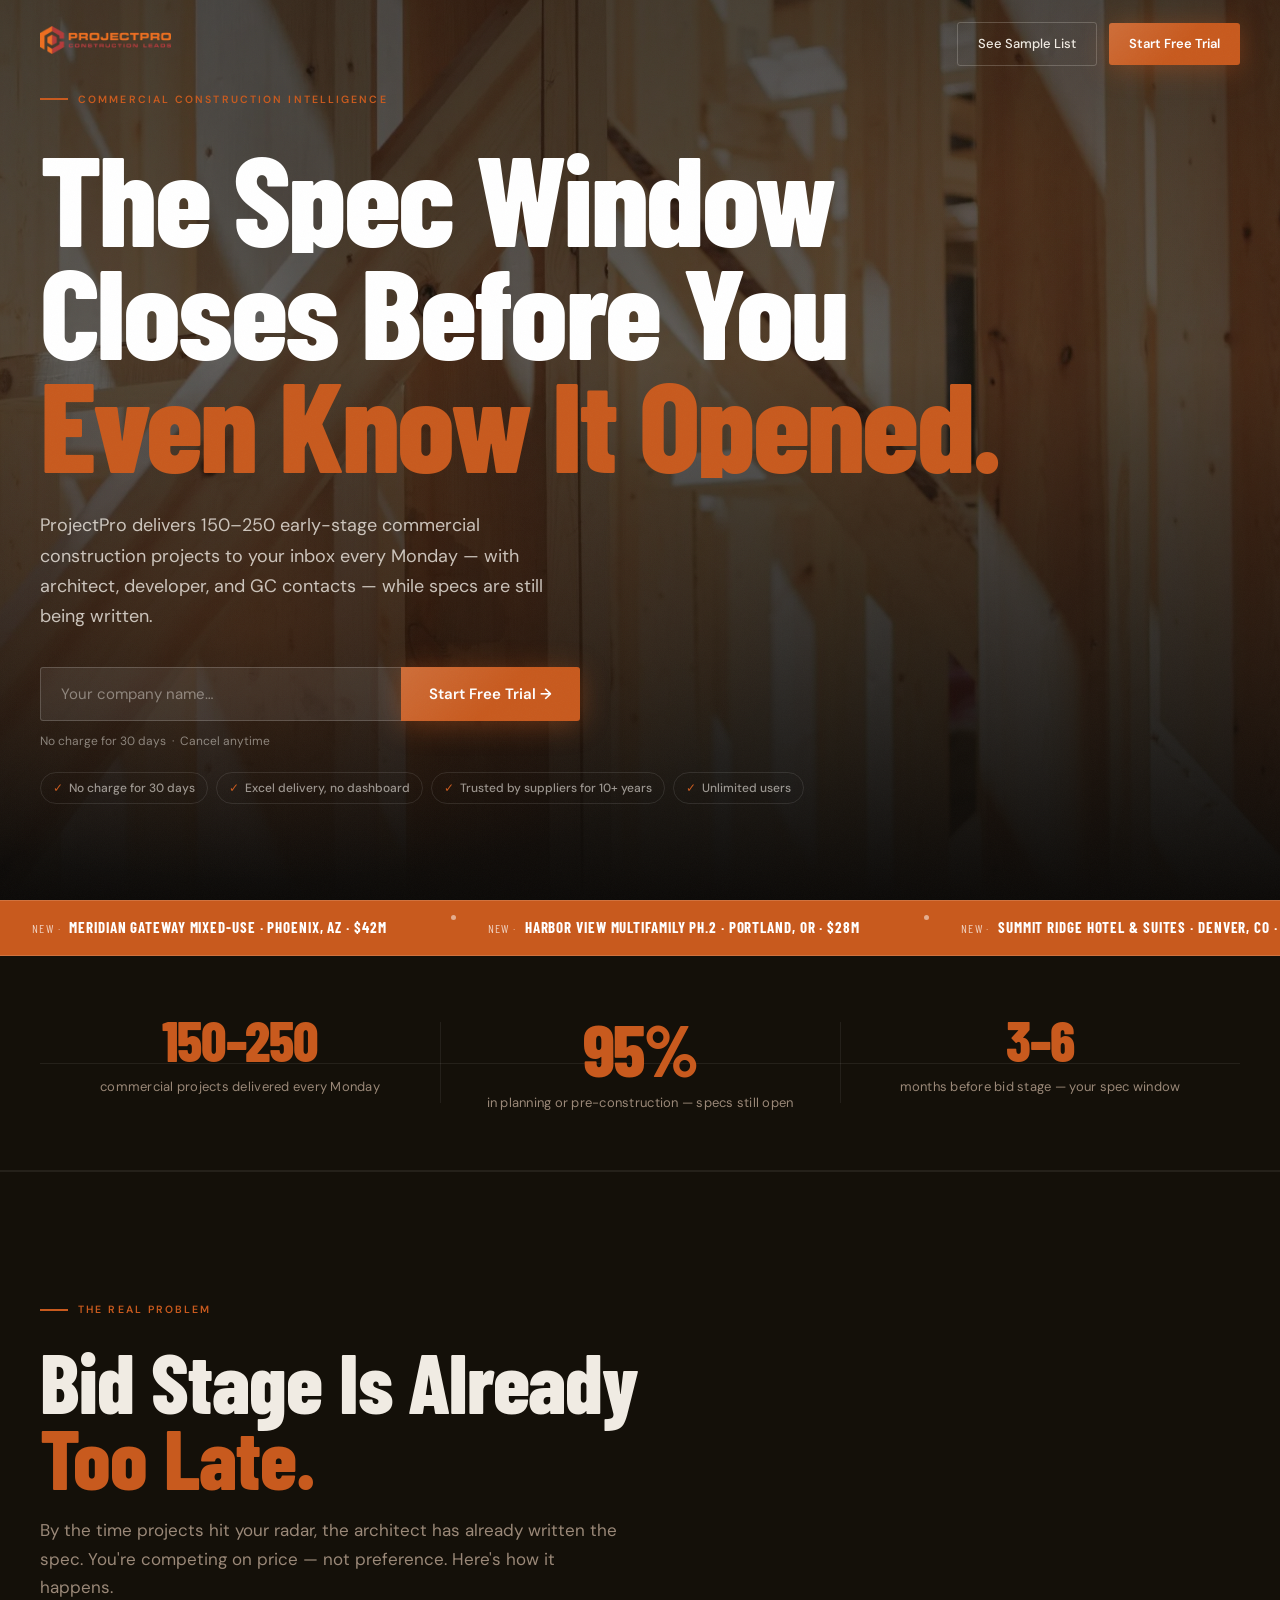
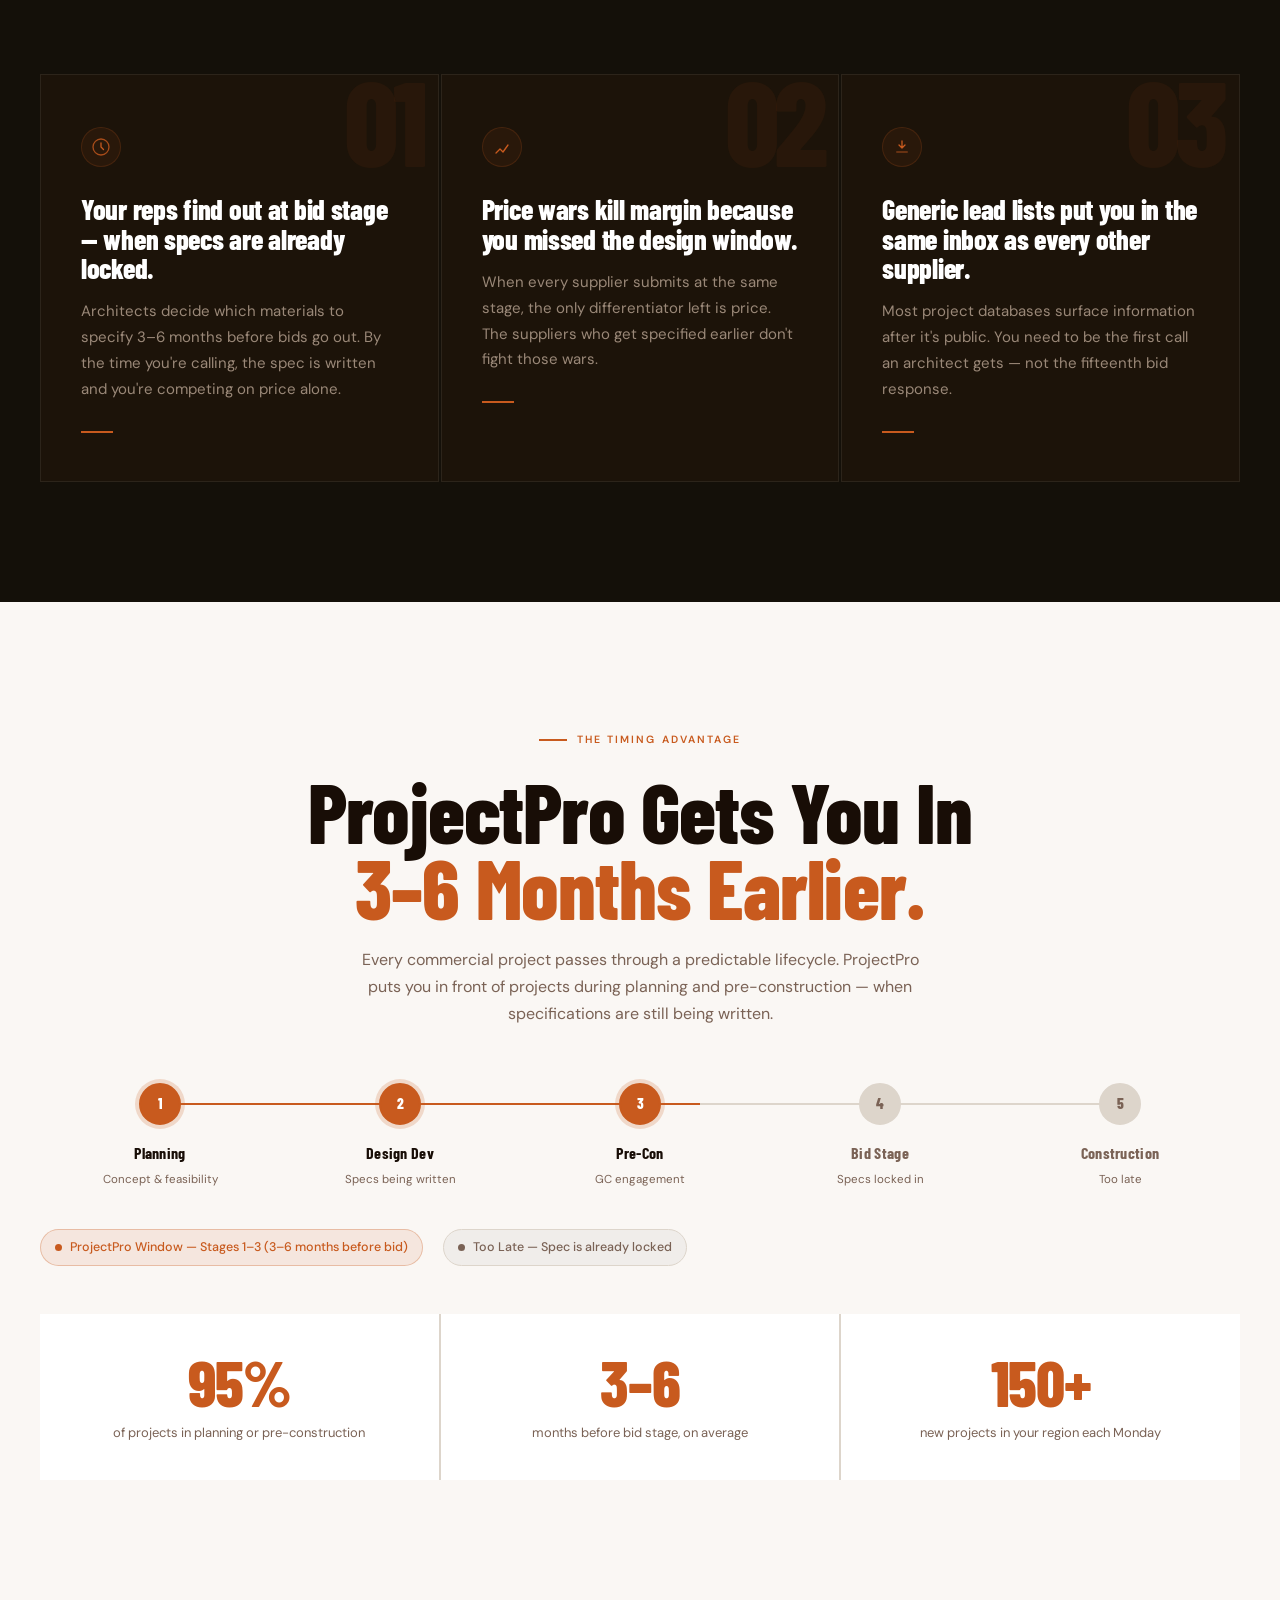
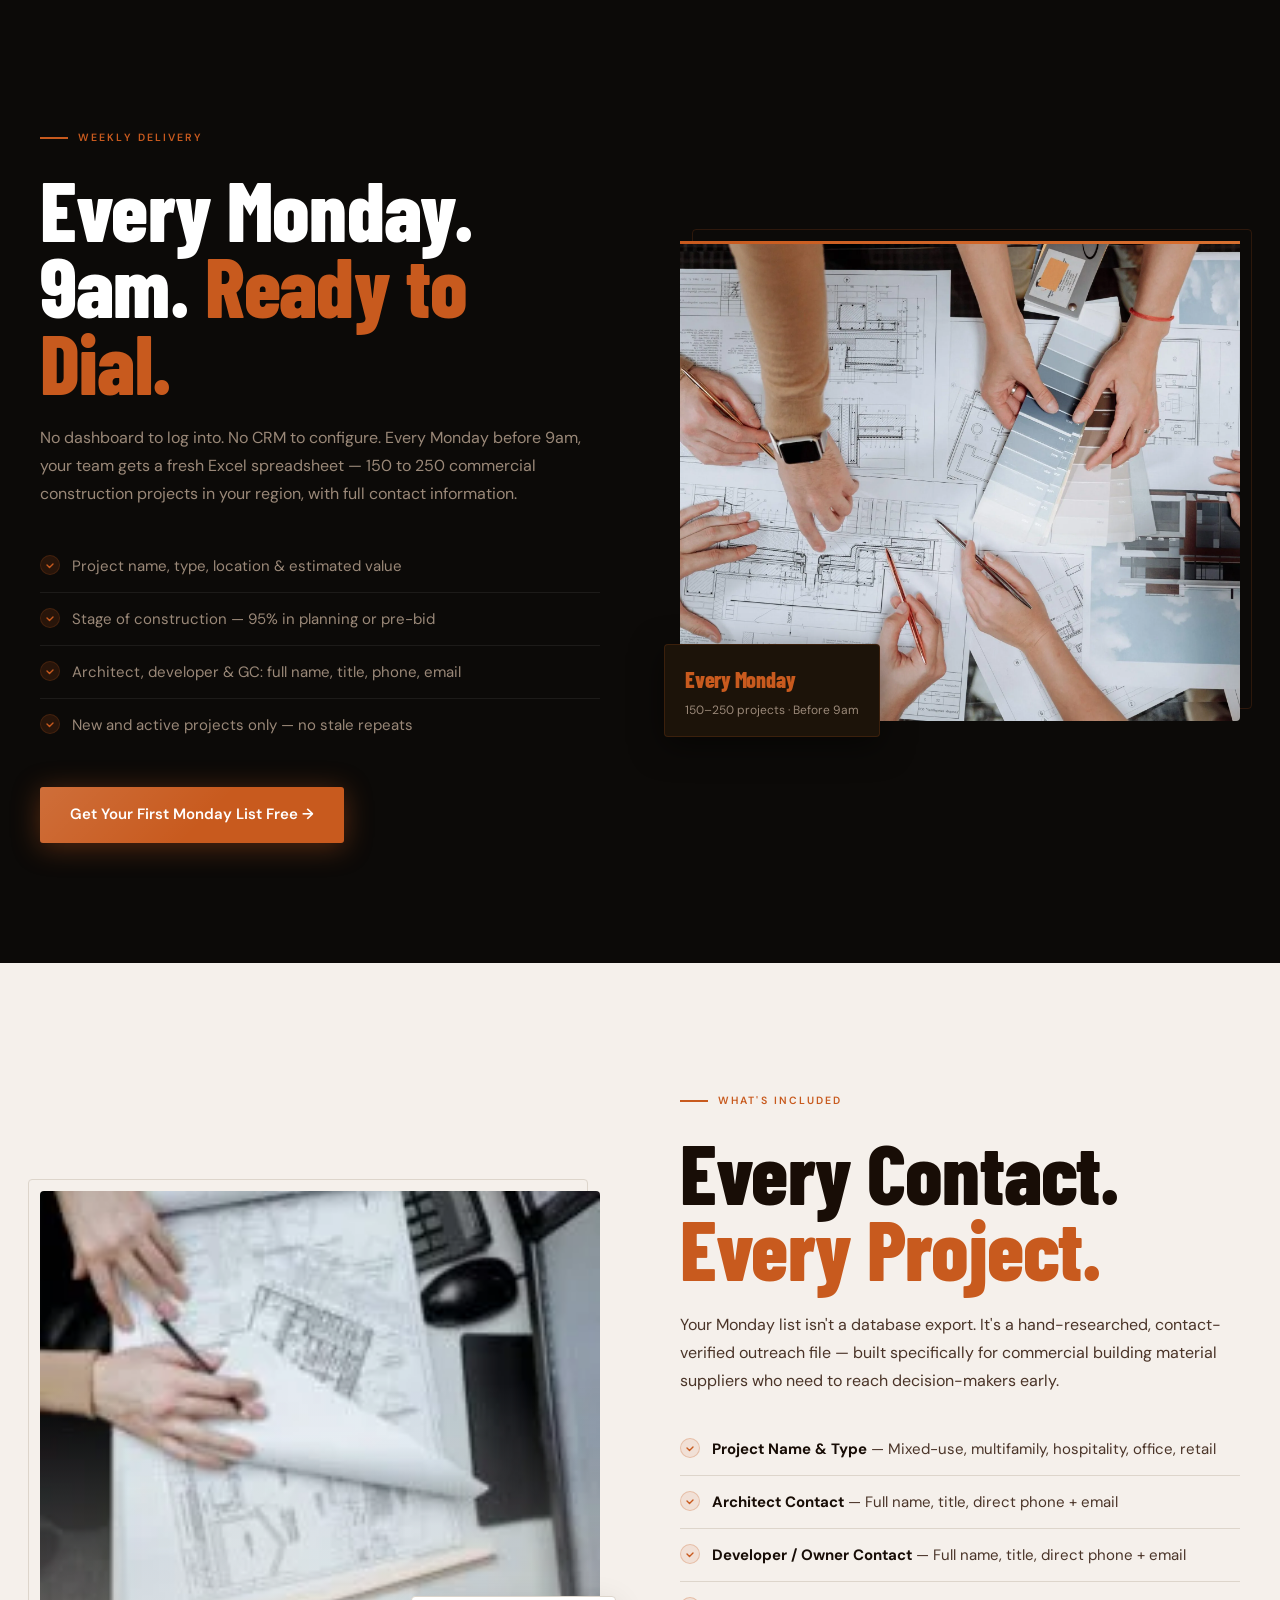
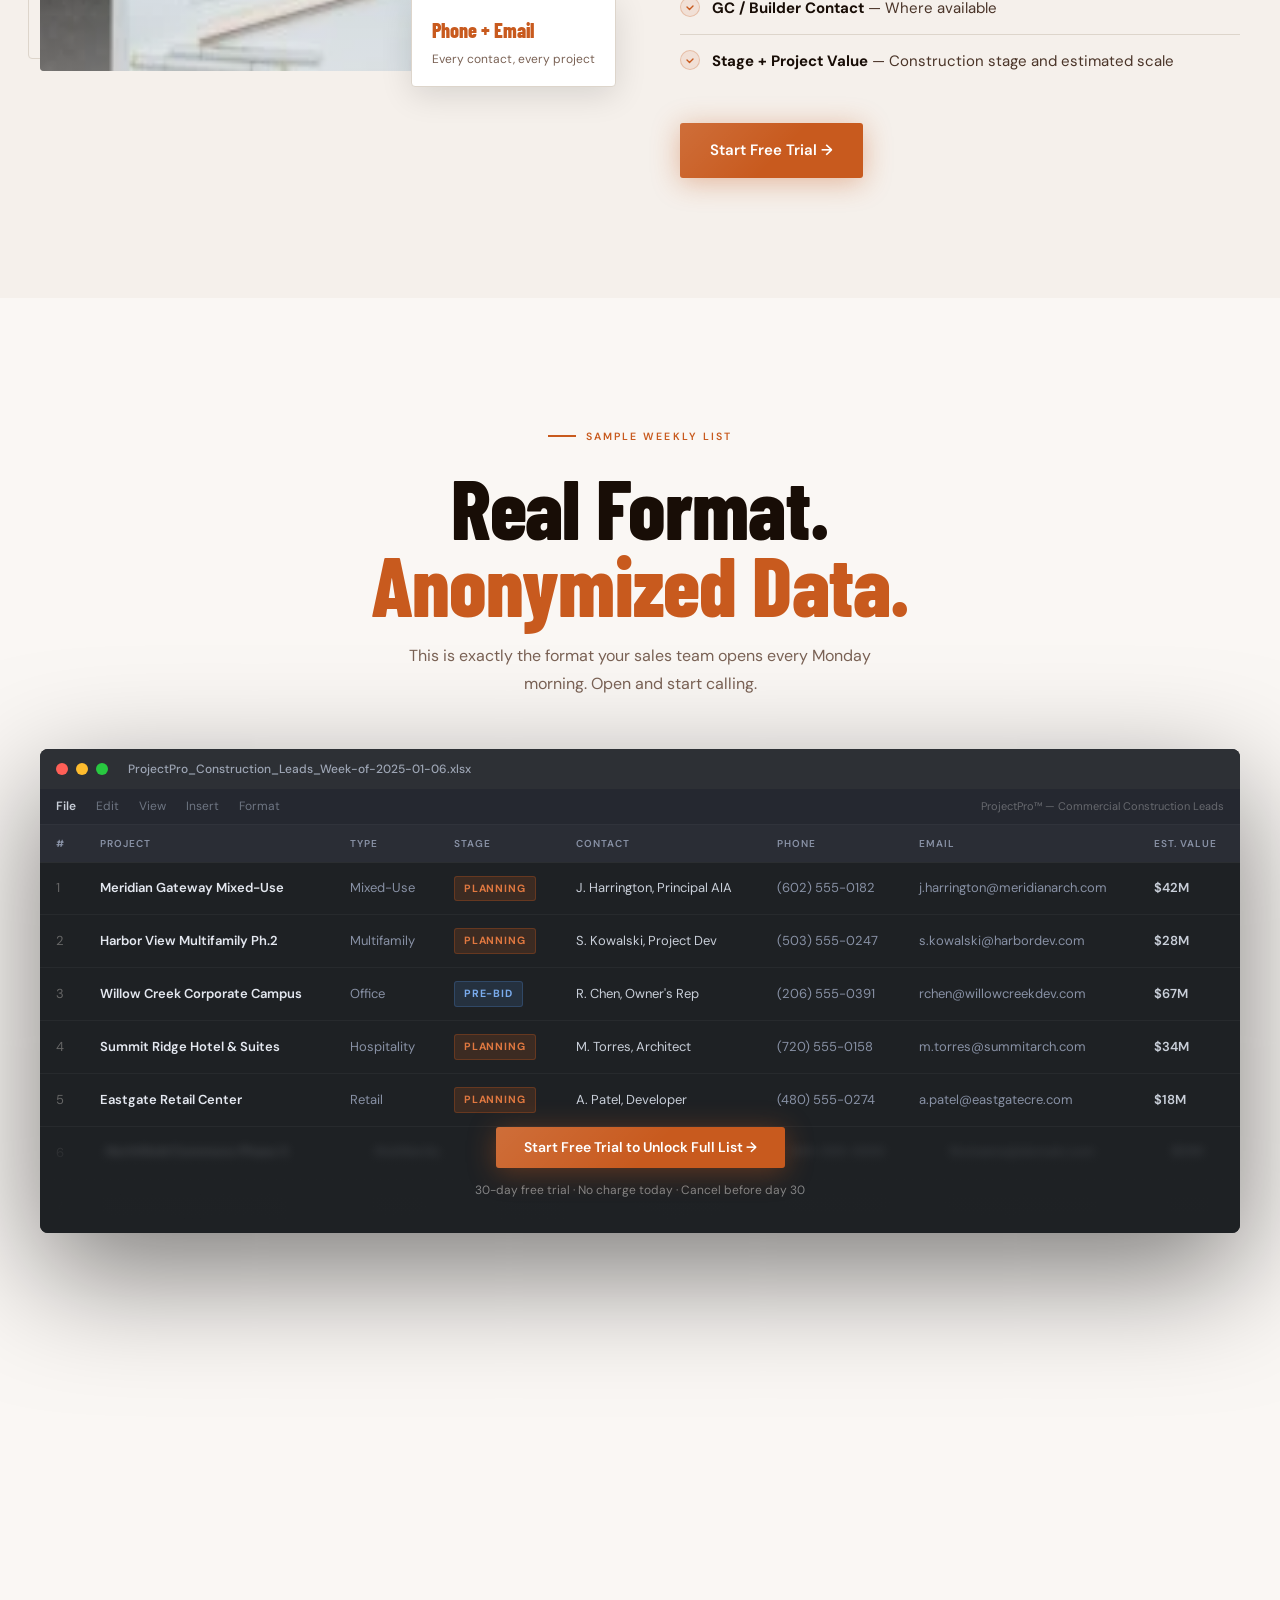
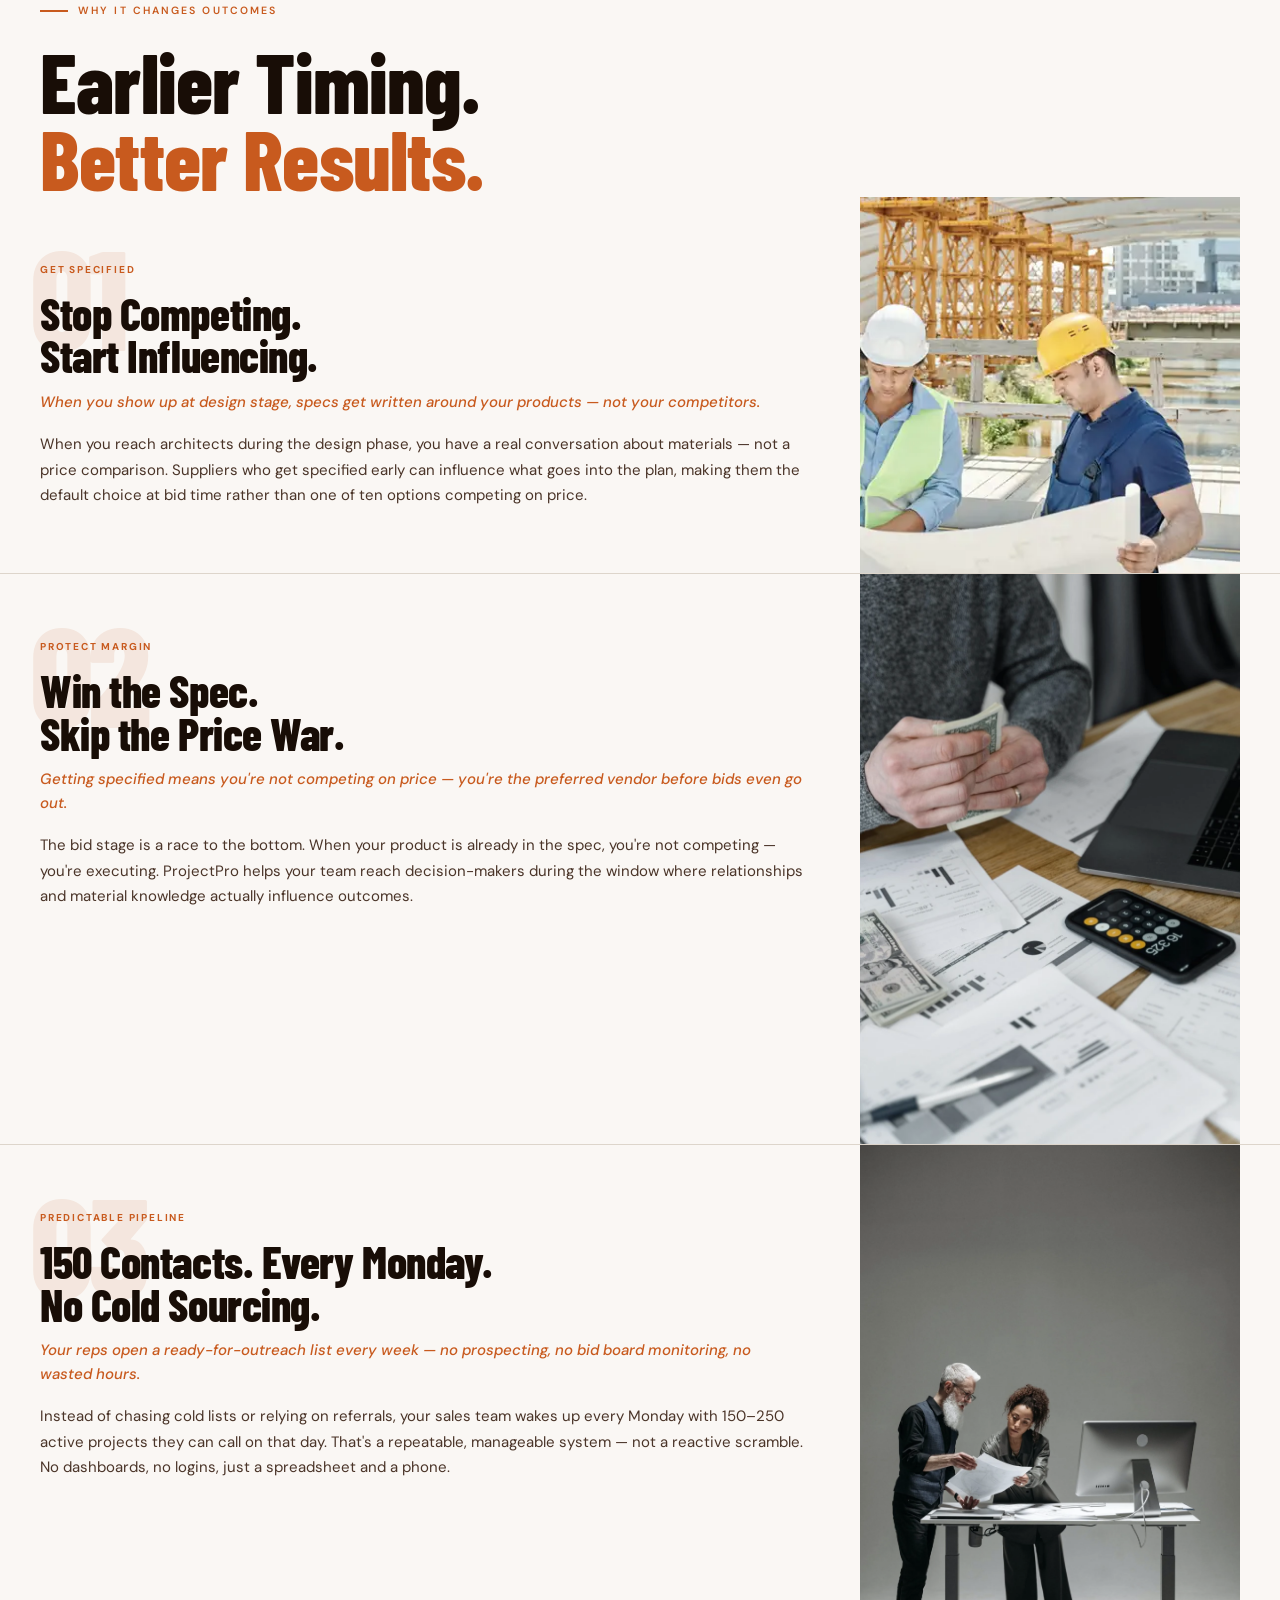
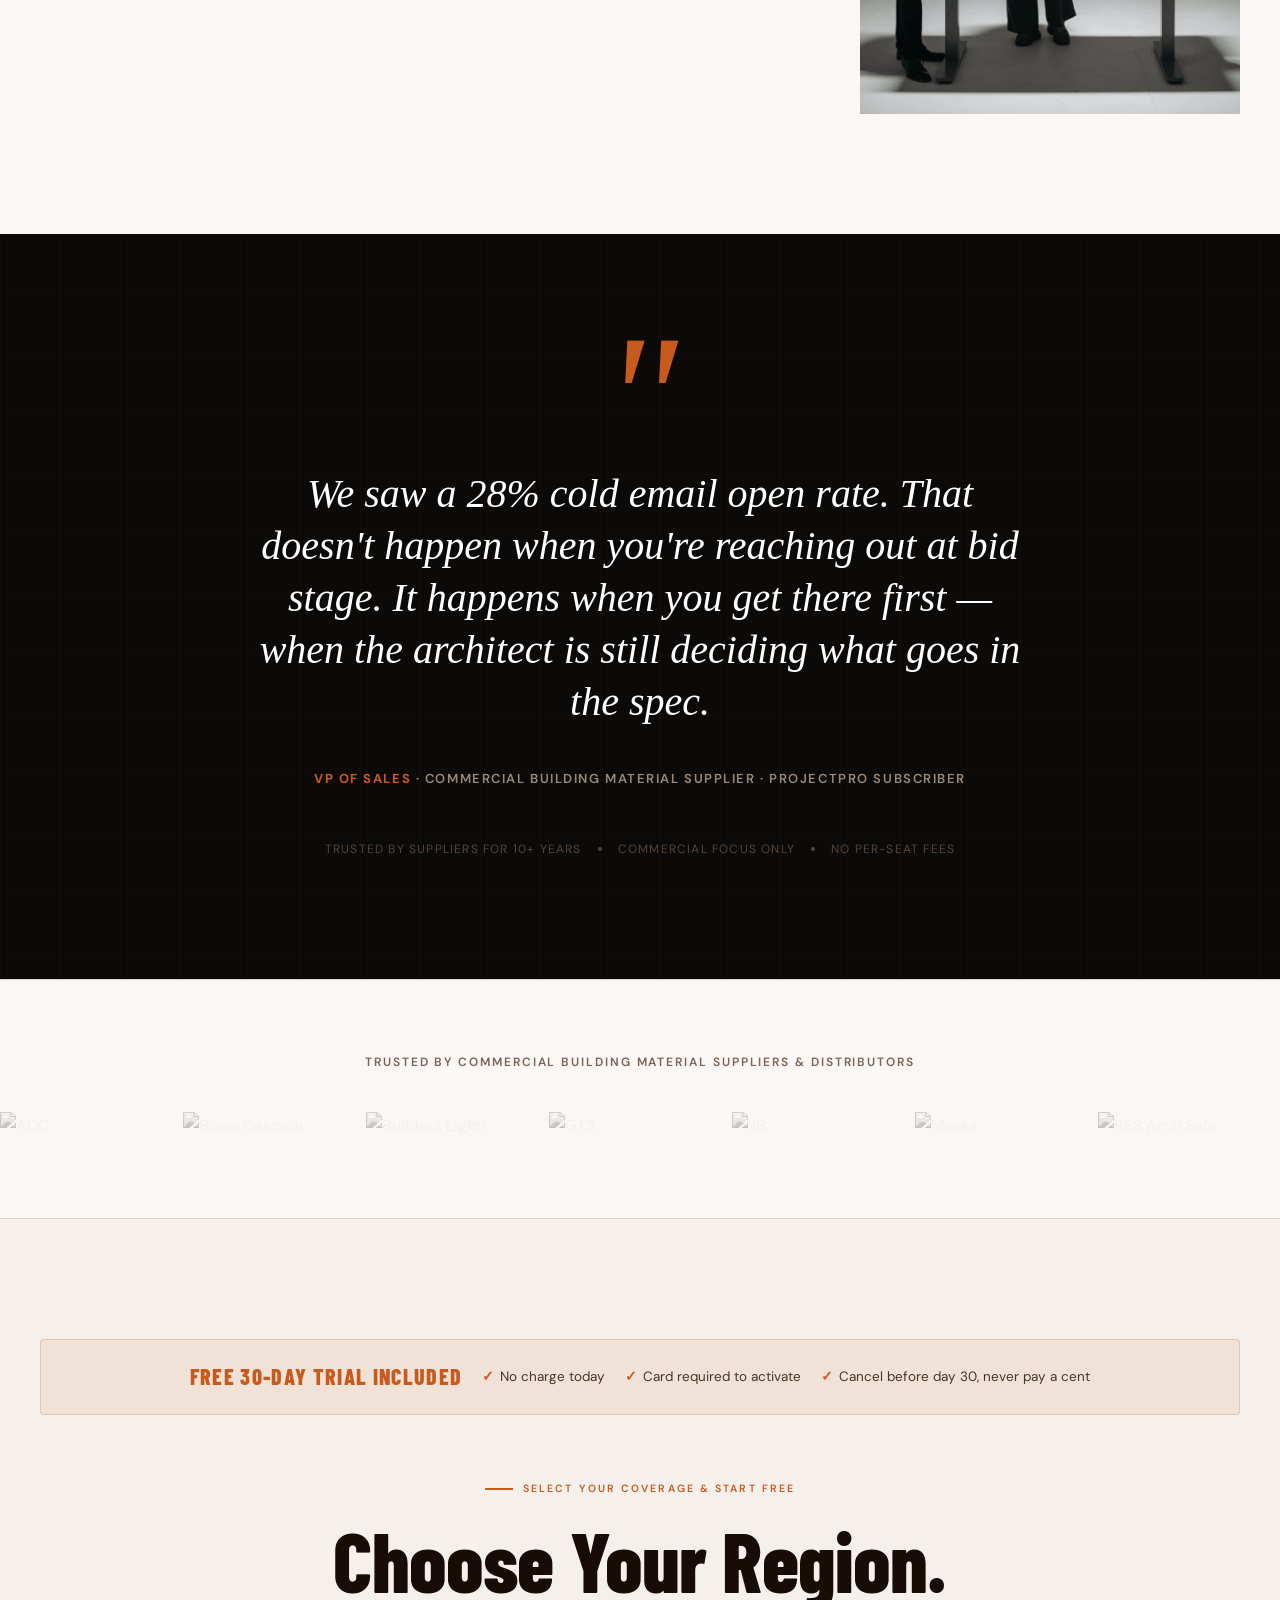
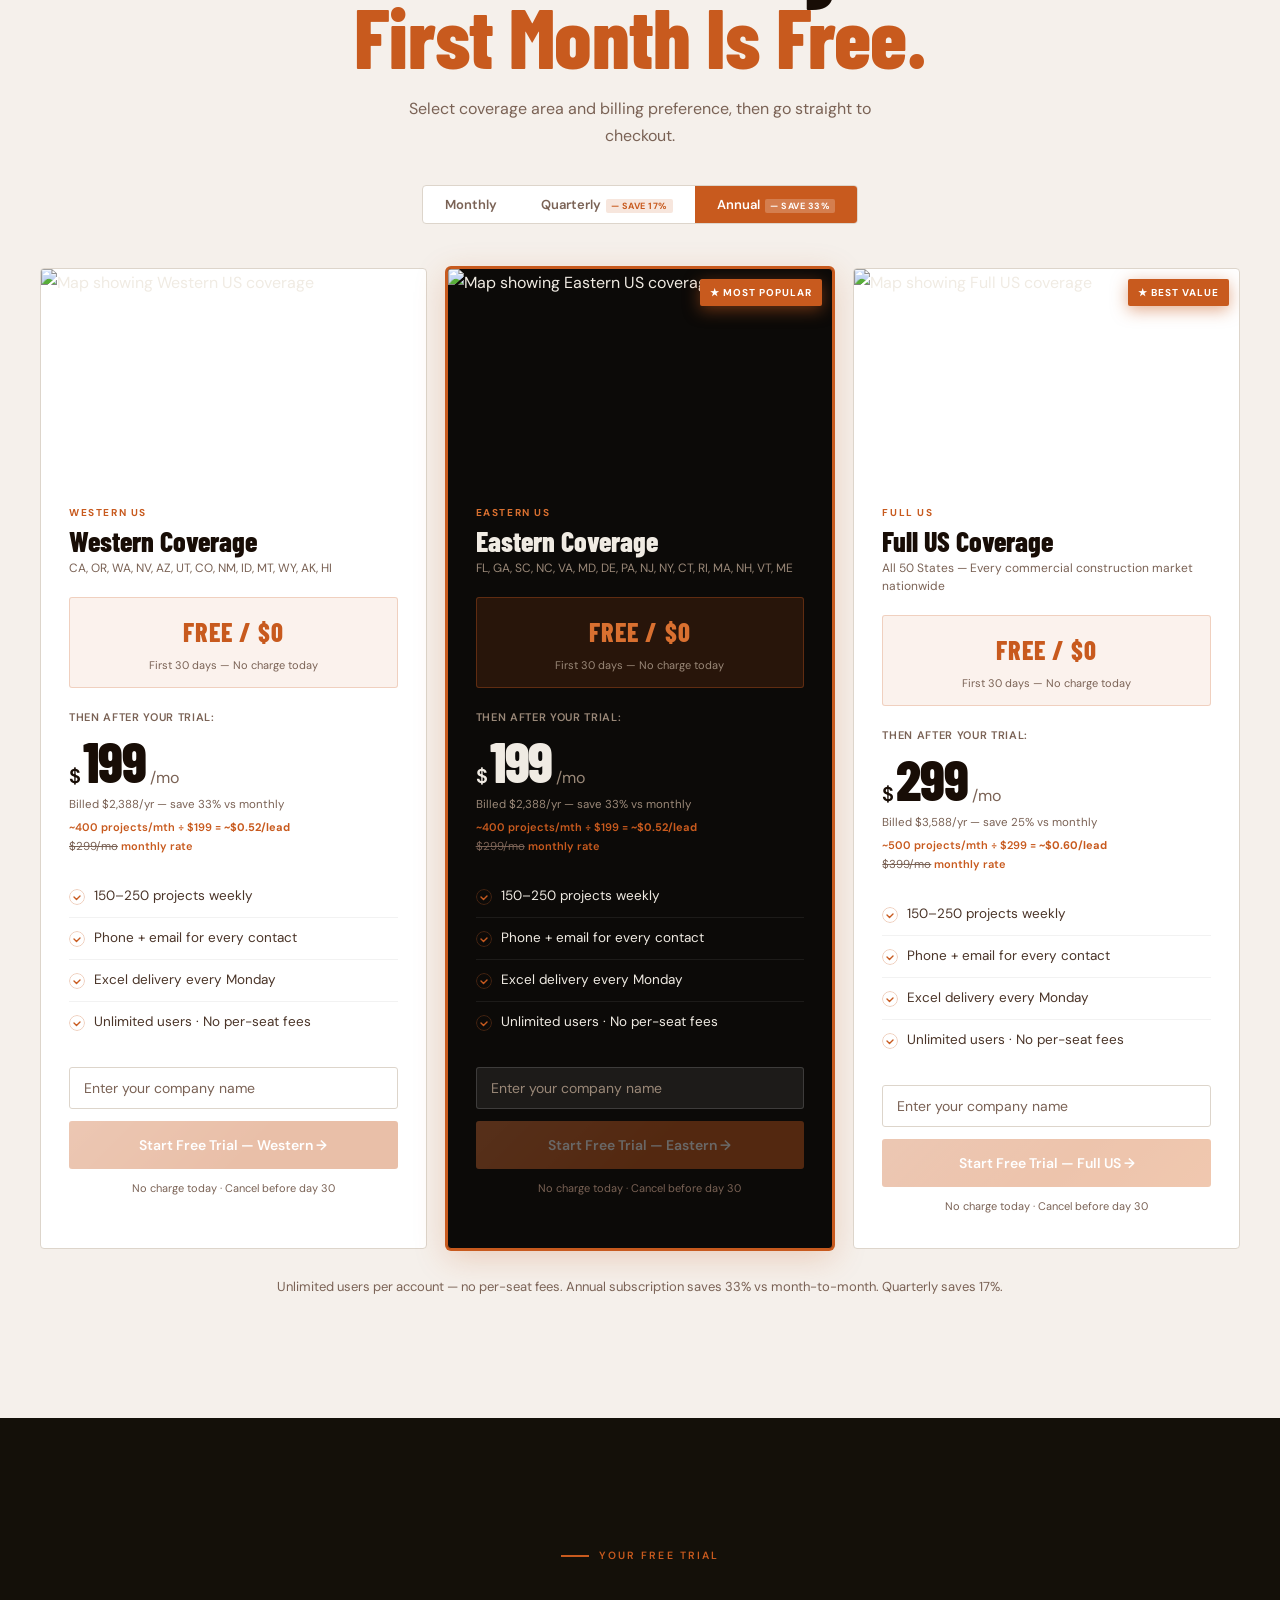
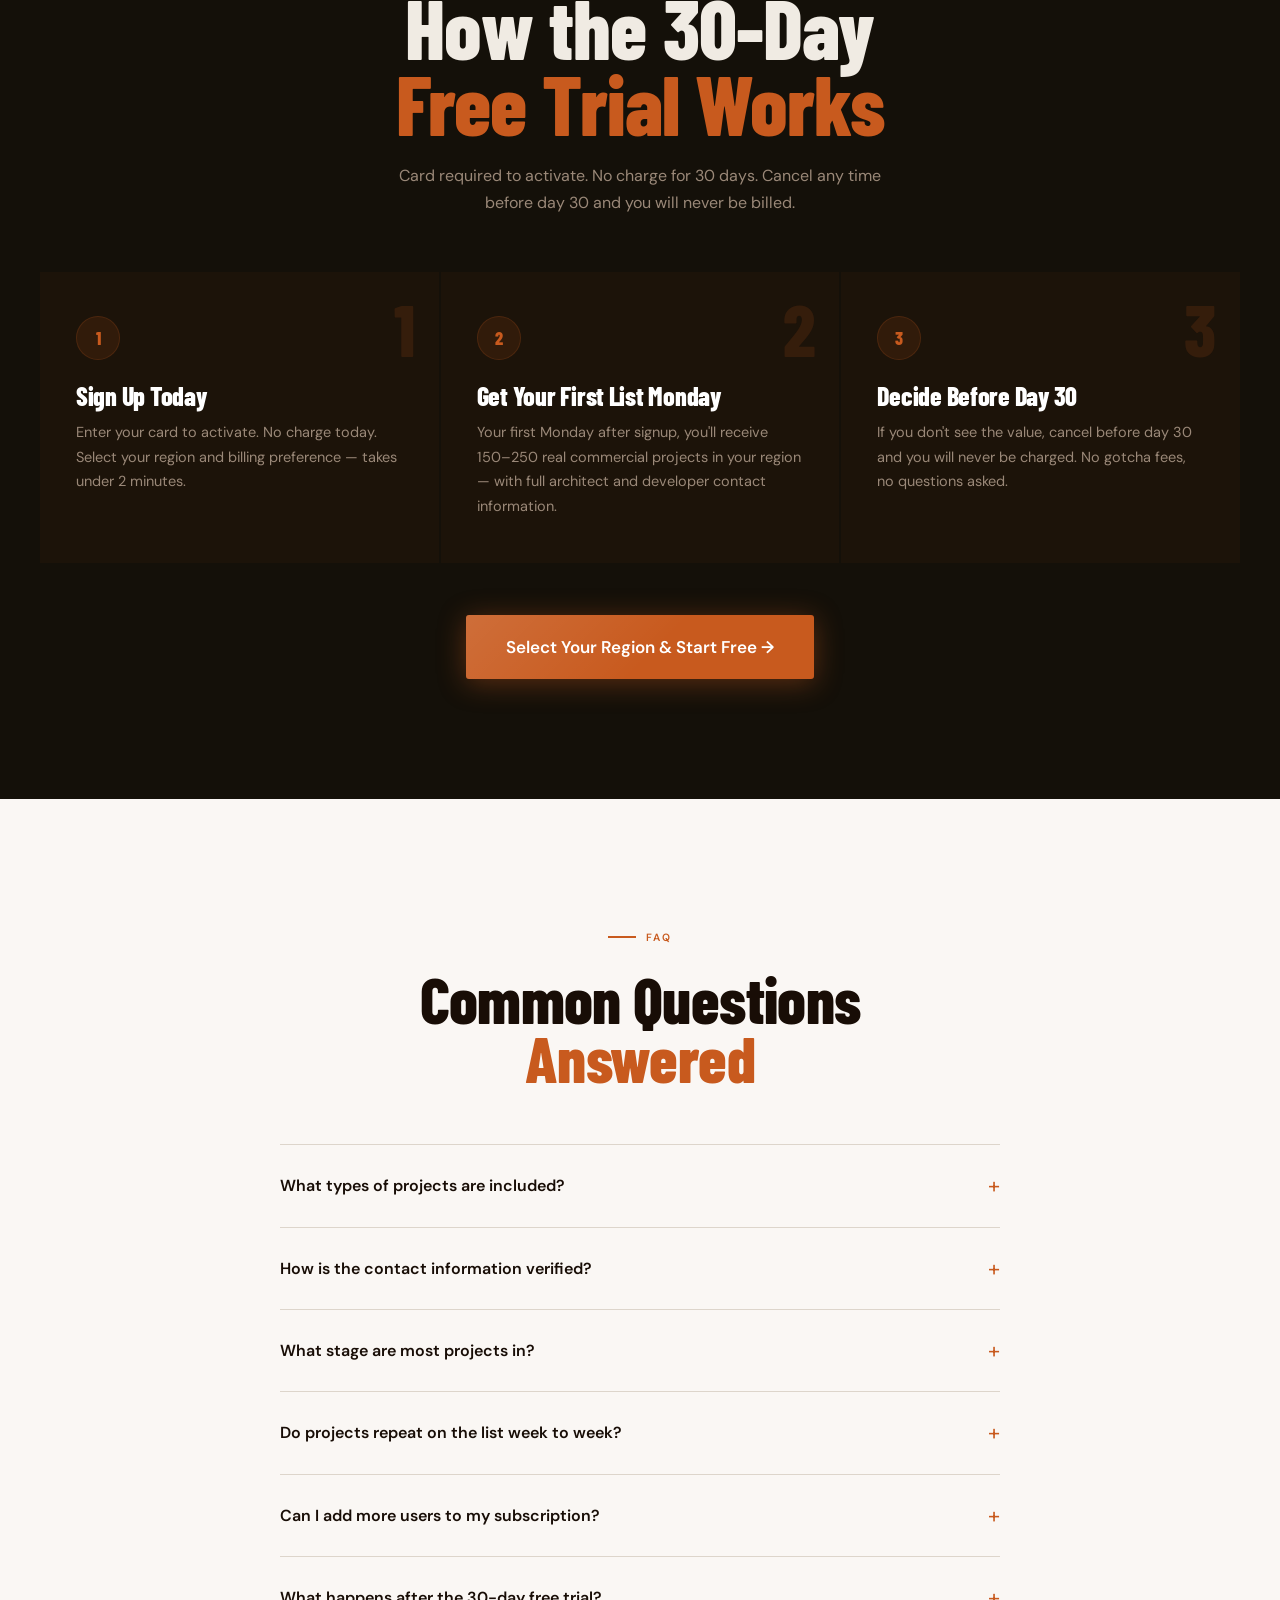
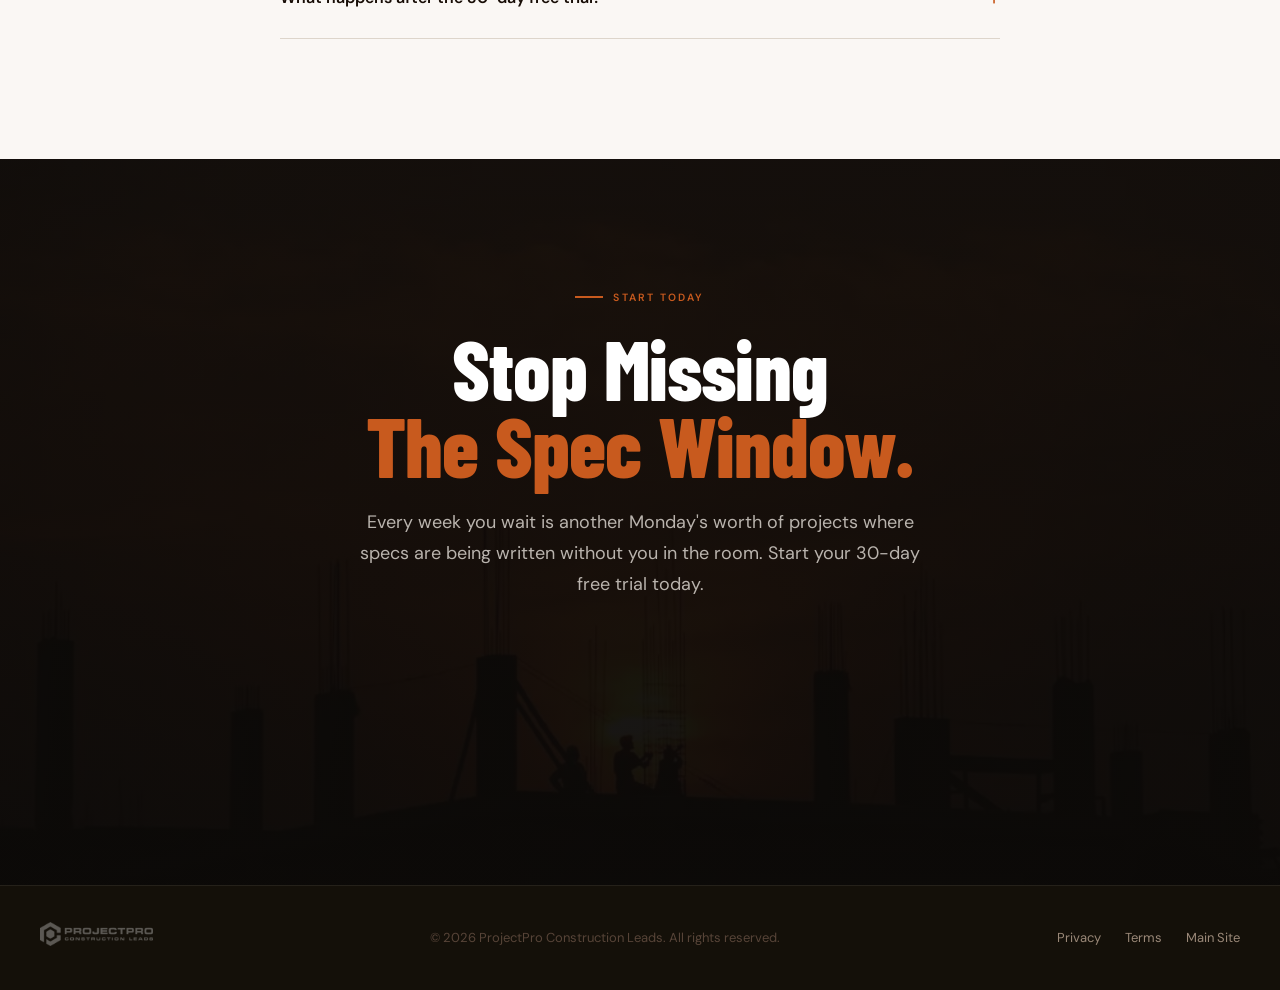
==== commit bf6ab2e2: "Add company name capture, hero CTA form, and webhook integration - Hero: replace 'See Sample List' b" ====
--- a/index.html
+++ b/index.html
@@ -11,7 +11,7 @@
   <link rel="preload" as="image" href="brand_assets/hero%20image.webp" fetchpriority="high">
   <link rel="preload" href="https://fonts.googleapis.com/css2?family=Barlow+Condensed:wght@600;700;800&family=DM+Sans:wght@400;500;600&display=swap" as="style" onload="this.onload=null;this.rel='stylesheet'">
   <noscript><link rel="stylesheet" href="https://fonts.googleapis.com/css2?family=Barlow+Condensed:wght@600;700;800&family=DM+Sans:wght@400;500;600&display=swap"></noscript>
-  <style>:root{--coal:#0C0A08;--deep:#141009;--raised:#1C1309;--panel:#201507;--orange:#C85A1E;--orange-lt:#D97030;--orange-dk:#A84A14;--glow:rgba(200,90,30,0.22);--border:rgba(200,90,30,0.18);--dim-border:rgba(255,255,255,0.07);--text:#F0EBE3;--muted:#9A8878;--dim:#574438;--cream:#F5F0EB;--ivory:#FAF7F4;--warm:#EDE6DF;--stone:#DDD5CB;--lt-text:#180D06;--lt-body:#4A3428;--lt-muted:#7A6255;}*,*::before,*::after{box-sizing:border-box;margin:0;padding:0;}html{scroll-behavior:smooth;}body{background:var(--coal);color:var(--text);font-family:'DM Sans',sans-serif;font-weight:400;line-height:1.7;overflow-x:hidden;}body::after{content:'';position:fixed;inset:0;pointer-events:none;z-index:9999;opacity:0.028;background-image:url("data:image/svg+xml,%3Csvg viewBox='0 0 256 256' xmlns='http://www.w3.org/2000/svg'%3E%3Cfilter id='n'%3E%3CfeTurbulence type='fractalNoise' baseFrequency='0.9' numOctaves='4' stitchTiles='stitch'/%3E%3C/filter%3E%3Crect width='100%25' height='100%25' filter='url(%23n)'/%3E%3C/svg%3E");background-size:200px 200px;}.container{max-width:1280px;margin:0 auto;padding:0 40px;}h1,h2,h3{font-family:'Barlow Condensed',sans-serif;font-weight:800;line-height:0.92;letter-spacing:-0.01em;}.display-xl{font-size:clamp(72px,9vw,130px);}.display-lg{font-size:clamp(56px,6.5vw,96px);}.display-md{font-size:clamp(44px,5vw,72px);}.display-sm{font-size:clamp(36px,4vw,56px);}.sec-label{display:inline-flex;align-items:center;gap:10px;font-family:'DM Sans',sans-serif;font-weight:600;font-size:10.5px;letter-spacing:0.2em;text-transform:uppercase;color:var(--orange);margin-bottom:24px;}.sec-label::before{content:'';display:block;width:28px;height:2px;background:var(--orange);flex-shrink:0;}.orange{color:var(--orange);}.rv{opacity:0;transform:translateY(32px);transition:opacity 0.7s ease,transform 0.7s ease;}.rv.show{opacity:1;transform:translateY(0);}.rv-left{opacity:0;transform:translateX(-32px);transition:opacity 0.7s ease,transform 0.7s ease;}.rv-right{opacity:0;transform:translateX(32px);transition:opacity 0.7s ease,transform 0.7s ease;}.rv-left.show,.rv-right.show{opacity:1;transform:translateX(0);}.rv-d1{transition-delay:0.1s;}.rv-d2{transition-delay:0.2s;}.rv-d3{transition-delay:0.3s;}.rv-d4{transition-delay:0.4s;}.rv-d5{transition-delay:0.5s;}.btn-primary{display:inline-flex;align-items:center;gap:8px;background:var(--orange);color:#fff;font-family:'DM Sans',sans-serif;font-weight:600;font-size:15px;padding:15px 30px;border-radius:3px;text-decoration:none;border:none;cursor:pointer;transition:background 0.2s ease,transform 0.2s ease,box-shadow 0.2s ease;box-shadow:0 4px 28px rgba(200,90,30,0.4);position:relative;overflow:hidden;}.btn-primary::after{content:'';position:absolute;inset:0;background:linear-gradient(135deg,rgba(255,255,255,0.12) 0%,transparent 55%);pointer-events:none;}.btn-primary:hover{background:var(--orange-lt);transform:translateY(-2px);box-shadow:0 8px 36px rgba(200,90,30,0.55);}.btn-primary:focus-visible{outline:2px solid var(--orange);outline-offset:3px;}.btn-primary:active{transform:translateY(0);}.btn-outline{display:inline-flex;align-items:center;gap:8px;background:transparent;color:var(--text);font-family:'DM Sans',sans-serif;font-weight:500;font-size:15px;padding:14px 28px;border-radius:3px;text-decoration:none;border:1px solid rgba(240,235,228,0.22);cursor:pointer;transition:border-color 0.2s ease,color 0.2s ease,transform 0.2s ease;}.btn-outline:hover{border-color:var(--orange);color:var(--orange);transform:translateY(-2px);}.btn-outline:focus-visible{outline:2px solid var(--orange);outline-offset:3px;}.btn-outline-dk{display:inline-flex;align-items:center;gap:8px;background:transparent;color:var(--lt-body);font-family:'DM Sans',sans-serif;font-weight:500;font-size:15px;padding:14px 28px;border-radius:3px;text-decoration:none;border:1px solid var(--stone);cursor:pointer;transition:border-color 0.2s ease,color 0.2s ease,transform 0.2s ease;}.btn-outline-dk:hover{border-color:var(--orange);color:var(--orange);transform:translateY(-2px);}#nav{position:fixed;top:0;left:0;right:0;z-index:1000;padding:22px 0;transition:background 0.3s ease,border-color 0.3s ease,padding 0.3s ease;border-bottom:1px solid transparent;}#nav.solid{background:rgba(12,10,8,0.95);backdrop-filter:blur(16px);-webkit-backdrop-filter:blur(16px);border-bottom-color:rgba(200,90,30,0.12);padding:14px 0;}.nav-inner{max-width:1280px;margin:0 auto;padding:0 40px;display:flex;align-items:center;justify-content:space-between;gap:24px;}.nav-logo{height:28px;width:auto;}.nav-cta-wrap{display:flex;align-items:center;gap:12px;}#hero{position:relative;min-height:100vh;display:flex;flex-direction:column;justify-content:flex-end;padding:80px 0 96px;overflow:hidden;}.hero-bg{position:absolute;inset:0;z-index:0;background-image:url('brand_assets/hero image.webp');background-size:cover;background-position:center 30%;transform:scale(1.04);}.hero-bg-overlay{position:absolute;inset:0;z-index:1;background:linear-gradient( to bottom,rgba(12,10,8,0.72) 0%,rgba(12,10,8,0.65) 40%,rgba(12,10,8,0.88) 80%,rgba(12,10,8,1) 100% );}.hero-bg-gradient{position:absolute;inset:0;z-index:2;background:radial-gradient(ellipse 60% 40% at 20% 70%,rgba(200,90,30,0.12) 0%,transparent 70%),radial-gradient(ellipse 40% 30% at 80% 20%,rgba(200,90,30,0.06) 0%,transparent 70%);}.hero-content{position:relative;z-index:3;max-width:1280px;margin:0 auto;padding:0 40px;width:100%;}@keyframes lineMask{from{clip-path:inset(0 100% 0 0);}to{clip-path:inset(0 0% 0 0);}}@keyframes fadeUp{from{opacity:0;transform:translateY(24px);}to{opacity:1;transform:translateY(0);}}.hero-line{display:block;overflow:hidden;clip-path:inset(0 100% 0 0);animation:lineMask 0.95s cubic-bezier(0.76,0,0.24,1) both;}.hero-line:nth-child(1){animation-delay:0.15s;}.hero-line:nth-child(2){animation-delay:0.38s;}.hero-line:nth-child(3){animation-delay:0.61s;}.hero-sub{animation:fadeUp 0.7s ease 1.0s both;}.hero-ctas{animation:fadeUp 0.7s ease 1.15s both;}.hero-chips{animation:fadeUp 0.6s ease 1.3s both;}.hero-label{animation:fadeUp 0.6s ease 0.05s both;}.hero-h1{font-family:'Barlow Condensed',sans-serif;font-weight:800;font-size:clamp(70px,10vw,140px);line-height:0.88;letter-spacing:-0.02em;color:#fff;margin-bottom:32px;}.hero-h1 em{color:var(--orange);font-style:normal;}.hero-p{font-size:18px;color:rgba(240,235,228,0.8);line-height:1.68;max-width:540px;margin-bottom:36px;}.trust-chips{display:flex;flex-wrap:wrap;gap:8px;margin-top:20px;}.trust-chip{display:inline-flex;align-items:center;gap:6px;font-family:'DM Sans',sans-serif;font-size:12px;font-weight:500;color:rgba(240,235,228,0.6);border:1px solid rgba(255,255,255,0.1);padding:5px 12px;border-radius:40px;}.trust-chip .chk{color:var(--orange);}#ticker{background:var(--orange);padding:14px 0;overflow:hidden;border-top:1px solid rgba(255,255,255,0.15);border-bottom:1px solid rgba(255,255,255,0.15);}@keyframes tickerMove{from{transform:translateX(0);}to{transform:translateX(-50%);}}.ticker-track{display:flex;white-space:nowrap;animation:tickerMove 38s linear infinite;}.ticker-track:hover{animation-play-state:paused;}.ticker-item{display:inline-flex;align-items:center;gap:0;padding:0 32px;font-family:'Barlow Condensed',sans-serif;font-weight:700;font-size:15px;letter-spacing:0.06em;text-transform:uppercase;color:#fff;}.ticker-dot{width:5px;height:5px;background:rgba(255,255,255,0.5);border-radius:50%;margin-left:32px;flex-shrink:0;}.ticker-label{font-weight:400;opacity:0.72;font-size:12px;letter-spacing:0.12em;margin-right:8px;}#stats-bar{background:var(--deep);border-bottom:1px solid var(--dim-border);padding:56px 0;}.stats-row{max-width:1280px;margin:0 auto;padding:0 40px;display:grid;grid-template-columns:repeat(3,1fr);gap:0;position:relative;}.stats-row::before{content:'';position:absolute;left:40px;right:40px;top:50%;bottom:auto;height:1px;background:var(--dim-border);}.stat-block{padding:0 40px;text-align:center;position:relative;}.stat-block + .stat-block::before{content:'';position:absolute;left:0;top:10%;bottom:10%;width:1px;background:var(--dim-border);}.stat-val{font-family:'Barlow Condensed',sans-serif;font-weight:800;font-size:72px;line-height:1;color:var(--orange);letter-spacing:-0.02em;}.stat-label{font-size:13px;color:var(--muted);margin-top:8px;font-weight:400;letter-spacing:0.02em;}#problem{background:var(--deep);padding:120px 0;border-top:1px solid var(--dim-border);}.problem-header{max-width:1280px;margin:0 auto 72px;padding:0 40px;}.problem-grid{max-width:1280px;margin:0 auto;padding:0 40px;display:grid;grid-template-columns:repeat(3,1fr);gap:2px;}.prob-card{background:var(--raised);position:relative;overflow:hidden;padding:52px 40px 48px;border:1px solid var(--dim-border);transition:border-color 0.3s ease;}.prob-card:hover{border-color:var(--border);}.prob-num{position:absolute;top:-16px;right:16px;font-family:'Barlow Condensed',sans-serif;font-weight:800;font-size:120px;line-height:1;color:rgba(200,90,30,0.07);pointer-events:none;user-select:none;letter-spacing:-0.05em;}.prob-icon{width:40px;height:40px;border-radius:50%;border:1px solid var(--border);display:flex;align-items:center;justify-content:center;margin-bottom:28px;background:rgba(200,90,30,0.08);}.prob-h3{font-family:'Barlow Condensed',sans-serif;font-weight:800;font-size:28px;line-height:1.05;color:#fff;margin-bottom:16px;letter-spacing:-0.01em;}.prob-p{font-size:15px;color:var(--muted);line-height:1.72;}.prob-line{width:32px;height:2px;background:var(--orange);margin-top:28px;}#mechanism{background:var(--ivory);padding:120px 0;}.mech-inner{max-width:1280px;margin:0 auto;padding:0 40px;}.tl-track{position:relative;display:grid;grid-template-columns:repeat(5,1fr);gap:0;margin:56px 0 40px;}.tl-line{position:absolute;left:10%;right:10%;top:20px;height:2px;background:var(--stone);z-index:0;}.tl-line-fill{position:absolute;left:10%;width:45%;top:20px;height:2px;background:var(--orange);z-index:1;}.tl-node{display:flex;flex-direction:column;align-items:center;position:relative;z-index:2;}.tl-dot{width:42px;height:42px;border-radius:50%;display:flex;align-items:center;justify-content:center;font-family:'Barlow Condensed',sans-serif;font-weight:800;font-size:15px;background:var(--stone);color:var(--lt-muted);border:2px solid var(--stone);margin-bottom:14px;transition:all 0.3s ease;}.tl-dot.active{background:var(--orange);color:#fff;border-color:var(--orange);box-shadow:0 0 0 4px rgba(200,90,30,0.2);}.tl-label{font-family:'Barlow Condensed',sans-serif;font-weight:700;font-size:16px;color:var(--lt-muted);letter-spacing:0.02em;}.tl-label.active{color:var(--lt-text);}.tl-sub{font-size:11.5px;color:var(--lt-muted);margin-top:6px;text-align:center;line-height:1.4;}.tl-legend{display:flex;flex-wrap:wrap;gap:20px;margin-top:8px;}.tl-pill{display:inline-flex;align-items:center;gap:8px;font-size:12.5px;font-weight:500;color:var(--lt-body);background:var(--warm);border:1px solid var(--stone);padding:7px 14px;border-radius:40px;}.tl-pill.active{background:rgba(200,90,30,0.1);border-color:rgba(200,90,30,0.3);color:var(--orange);}.tl-pill-dot{width:7px;height:7px;border-radius:50%;background:var(--orange);flex-shrink:0;}.tl-pill.inactive .tl-pill-dot{background:var(--lt-muted);}.tl-pill.inactive{background:rgba(0,0,0,0.04);border-color:var(--stone);color:var(--lt-muted);}.tl-stats{display:grid;grid-template-columns:repeat(3,1fr);gap:2px;margin-top:48px;background:var(--stone);}.tl-stat{background:#fff;padding:36px 32px;text-align:center;}.tl-stat-val{font-family:'Barlow Condensed',sans-serif;font-weight:800;font-size:64px;line-height:1;color:var(--orange);letter-spacing:-0.02em;}.tl-stat-label{font-size:13px;color:var(--lt-muted);margin-top:8px;}.split-wrap{max-width:1280px;margin:0 auto;padding:0 40px;display:grid;grid-template-columns:1fr 1fr;gap:80px;align-items:center;}.split-wrap.reverse{direction:rtl;}.split-wrap.reverse > *{direction:ltr;}.photo-frame{position:relative;border-radius:4px;overflow:visible;}.photo-frame img{width:100%;height:480px;object-fit:cover;border-radius:4px;display:block;}.photo-frame::before{content:'';position:absolute;top:-12px;right:-12px;bottom:12px;left:12px;border:1px solid var(--border);border-radius:4px;z-index:-1;}.photo-badge{position:absolute;bottom:-16px;left:-16px;background:var(--raised);border:1px solid var(--border);padding:16px 20px;border-radius:4px;box-shadow:0 8px 32px rgba(0,0,0,0.5);}.photo-badge-val{font-family:'Barlow Condensed',sans-serif;font-weight:800;font-size:22px;color:var(--orange);letter-spacing:-0.01em;}.photo-badge-label{font-size:12px;color:var(--muted);margin-top:2px;}.photo-frame-lt{position:relative;border-radius:4px;overflow:visible;}.photo-frame-lt img{width:100%;height:480px;object-fit:cover;border-radius:4px;display:block;}.photo-frame-lt::before{content:'';position:absolute;top:-12px;left:-12px;bottom:12px;right:12px;border:1px solid var(--stone);border-radius:4px;z-index:-1;}.photo-badge-lt{position:absolute;bottom:-16px;right:-16px;background:#fff;border:1px solid var(--stone);padding:16px 20px;border-radius:4px;box-shadow:0 8px 32px rgba(0,0,0,0.12);}.photo-badge-lt-val{font-family:'Barlow Condensed',sans-serif;font-weight:800;font-size:20px;color:var(--orange);}.photo-badge-lt-label{font-size:12px;color:var(--lt-muted);margin-top:2px;}.feature-bullets{list-style:none;margin-top:28px;}.feature-bullets li{display:flex;align-items:flex-start;gap:12px;padding:14px 0;border-bottom:1px solid var(--dim-border);font-size:15px;color:var(--muted);line-height:1.6;}.feature-bullets li:last-child{border-bottom:none;}.feature-bullets .chk{width:20px;height:20px;border-radius:50%;background:rgba(200,90,30,0.15);border:1px solid var(--border);display:flex;align-items:center;justify-content:center;flex-shrink:0;margin-top:1px;}.feature-bullets-lt{list-style:none;margin-top:28px;}.feature-bullets-lt li{display:flex;align-items:flex-start;gap:12px;padding:14px 0;border-bottom:1px solid var(--stone);font-size:15px;color:var(--lt-body);line-height:1.6;}.feature-bullets-lt li:last-child{border-bottom:none;}.feature-bullets-lt .chk-lt{width:20px;height:20px;border-radius:50%;background:rgba(200,90,30,0.1);border:1px solid rgba(200,90,30,0.25);display:flex;align-items:center;justify-content:center;flex-shrink:0;margin-top:1px;}.excel-window{background:#1e2124;border-radius:8px;overflow:hidden;box-shadow:0 40px 120px rgba(0,0,0,0.5),0 0 0 1px rgba(255,255,255,0.06);}.excel-titlebar{background:#2d3035;padding:10px 16px;display:flex;align-items:center;gap:8px;}.win-dot{width:12px;height:12px;border-radius:50%;}.win-dot-r{background:#ff5f57;}.win-dot-y{background:#febc2e;}.win-dot-g{background:#28c840;}.win-filename{font-size:12px;color:#9da5b4;margin-left:12px;font-weight:500;}.excel-toolbar{background:#252830;padding:7px 16px;display:flex;align-items:center;gap:20px;font-size:12px;color:#6e7582;border-bottom:1px solid rgba(255,255,255,0.05);}.table-wrap{overflow-x:auto;}table.data-table{width:100%;border-collapse:collapse;font-size:13px;}table.data-table th{background:#2a2d35;color:#8891a5;font-weight:600;font-size:10px;letter-spacing:0.1em;text-transform:uppercase;padding:10px 16px;text-align:left;border-bottom:1px solid rgba(255,255,255,0.06);white-space:nowrap;}table.data-table td{padding:13px 16px;color:#c9cfd9;border-bottom:1px solid rgba(255,255,255,0.04);white-space:nowrap;}table.data-table tbody tr:hover td{background:rgba(255,255,255,0.03);}.stage-badge{display:inline-block;font-size:10.5px;font-weight:700;letter-spacing:0.08em;text-transform:uppercase;padding:3px 9px;border-radius:3px;}.badge-planning{background:rgba(200,90,30,0.18);color:#e07840;border:1px solid rgba(200,90,30,0.3);}.badge-prebid{background:rgba(80,140,220,0.15);color:#7aacee;border:1px solid rgba(80,140,220,0.25);}.blurred-rows-container{position:relative;}.table-lock-overlay{position:absolute;inset:0;background:linear-gradient(to bottom,rgba(30,33,36,0) 0%,rgba(30,33,36,0.96) 40%,rgba(30,33,36,1) 100%);display:flex;flex-direction:column;align-items:center;justify-content:flex-end;padding-bottom:32px;}.blur-text{filter:blur(5px);user-select:none;}#benefits{background:var(--ivory);padding:120px 0;}.benefit-row{max-width:1280px;margin:0 auto;padding:0 40px;display:grid;grid-template-columns:1fr 380px;gap:0;align-items:stretch;border-bottom:1px solid var(--stone);}.benefit-row:last-child{border-bottom:none;}.benefit-text-col{position:relative;padding:64px 56px 64px 0;}.benefit-num{font-family:'Barlow Condensed',sans-serif;font-weight:800;font-size:140px;line-height:1;color:rgba(200,90,30,0.10);letter-spacing:-0.04em;position:absolute;top:28px;left:-10px;pointer-events:none;z-index:-1;}.benefit-cat{display:block;font-size:10px;font-weight:700;letter-spacing:0.18em;text-transform:uppercase;color:var(--orange);margin-bottom:14px;}.benefit-h3{font-family:'Barlow Condensed',sans-serif;font-weight:800;font-size:clamp(38px,3.5vw,52px);line-height:0.95;color:var(--lt-text);margin-bottom:14px;}.benefit-sub{font-size:15px;color:var(--orange);font-style:italic;line-height:1.55;margin-bottom:18px;font-weight:500;}.benefit-p{font-size:15px;color:var(--lt-body);line-height:1.72;}.benefit-img-col{overflow:hidden;}.benefit-img-col img{width:100%;height:100%;min-height:320px;object-fit:cover;display:block;filter:saturate(0.85);}#testimonial{background:var(--coal);padding:120px 0;text-align:center;position:relative;overflow:hidden;}.testi-inner{max-width:860px;margin:0 auto;padding:0 40px;position:relative;z-index:2;}.testi-quote-mark{font-family:Georgia,'Times New Roman',serif;font-style:italic;font-size:180px;line-height:0.5;color:var(--orange);opacity:0.22;display:block;margin-bottom:24px;user-select:none;}.testi-q{font-family:Georgia,'Times New Roman',serif;font-style:italic;font-size:clamp(24px,3.5vw,40px);line-height:1.3;color:#fff;font-weight:400;margin-bottom:40px;}.testi-attr{font-size:13px;font-weight:600;letter-spacing:0.12em;text-transform:uppercase;color:var(--muted);}.testi-attr strong{color:var(--orange);}.testi-bg-line{position:absolute;inset:0;z-index:1;pointer-events:none;background-image:linear-gradient(rgba(200,90,30,0.03) 1px,transparent 1px),linear-gradient(90deg,rgba(200,90,30,0.03) 1px,transparent 1px);background-size:60px 60px;}#logos{background:var(--ivory);padding:72px 0;border-top:1px solid var(--stone);border-bottom:1px solid var(--stone);overflow:hidden;}.logos-header{text-align:center;margin-bottom:40px;}.logos-header p{font-size:12px;letter-spacing:0.16em;text-transform:uppercase;color:var(--lt-muted);font-weight:600;}@keyframes logoScroll{from{transform:translateX(0);}to{transform:translateX(-50%);}}.logo-track{display:flex;align-items:center;gap:64px;animation:logoScroll 28s linear infinite;white-space:nowrap;}.logo-track:hover{animation-play-state:paused;}.logo-track img{height:34px;width:auto;object-fit:contain;opacity:0.45;filter:saturate(0);transition:opacity 0.3s,filter 0.3s;flex-shrink:0;}.logo-track img:hover{opacity:0.75;filter:saturate(0.5);}#pricing{background:var(--cream);padding:120px 0;position:relative;overflow:hidden;}.pricing-inner{max-width:1280px;margin:0 auto;padding:0 40px;}.free-banner{display:flex;align-items:center;justify-content:center;gap:8px 20px;flex-wrap:wrap;text-align:center;background:rgba(200,90,30,0.09);border:1px solid rgba(200,90,30,0.22);border-radius:4px;padding:18px 24px;margin-bottom:56px;}.free-banner-title{font-family:'Barlow Condensed',sans-serif;font-weight:800;font-size:22px;color:var(--orange);letter-spacing:0.06em;}.free-banner-chip{font-size:13.5px;color:var(--lt-body);display:flex;align-items:center;gap:6px;}.free-banner-chip .chk{color:var(--orange);font-weight:700;}.billing-toggle{display:inline-flex;background:#fff;border:1px solid var(--stone);border-radius:4px;overflow:hidden;}.toggle-btn{font-family:'DM Sans',sans-serif;font-weight:600;font-size:13px;padding:10px 22px;background:transparent;border:none;cursor:pointer;color:var(--lt-muted);position:relative;transition:color 0.2s ease,background 0.2s ease;}.toggle-btn.active{background:var(--orange);color:#fff;}.toggle-btn:focus-visible{outline:2px solid var(--orange);outline-offset:-2px;}.toggle-save{display:inline-block;background:rgba(200,90,30,0.15);color:var(--orange);font-size:9px;font-weight:700;letter-spacing:0.06em;text-transform:uppercase;padding:1px 5px;border-radius:2px;margin-left:5px;vertical-align:middle;}.toggle-btn.active .toggle-save{background:rgba(255,255,255,0.22);color:#fff;}.plan-grid{display:grid;grid-template-columns:repeat(3,1fr);gap:20px;margin-top:44px;scroll-margin-top:80px;}.plan-card{background:#fff;border:1px solid var(--stone);border-radius:4px;overflow:hidden;transition:transform 0.25s ease,box-shadow 0.25s ease,border-color 0.25s ease;}.plan-card:hover{transform:translateY(-4px);box-shadow:0 16px 48px rgba(0,0,0,0.1);border-color:rgba(200,90,30,0.3);}.plan-card.featured{background:var(--coal);border-color:var(--orange);box-shadow:0 0 0 2px var(--orange),0 8px 32px rgba(200,90,30,0.25);}.plan-card.featured:hover{transform:translateY(-4px);box-shadow:0 0 0 2px var(--orange),0 20px 56px rgba(200,90,30,0.3);}.plan-card.featured .plan-region{color:var(--orange-lt);}.plan-card.featured .plan-title,.plan-card.featured .price-val,.plan-card.featured .plan-price sup{color:var(--text);}.plan-card.featured .plan-states{color:var(--muted);}.plan-card.featured .plan-then{color:var(--muted);}.plan-card.featured .plan-price-mo{color:var(--muted);}.plan-card.featured .plan-billing,.plan-card.featured .plan-orig-price{color:var(--muted);}.plan-card.featured .plan-features li{color:var(--text);border-bottom-color:rgba(255,255,255,0.07);}.plan-card.featured .plan-free-badge{background:rgba(200,90,30,0.15);border-color:rgba(200,90,30,0.35);}.plan-card.featured .plan-free-label{color:var(--orange-lt);}.plan-card.featured .plan-free-sub{color:var(--muted);}.plan-per-lead{font-size:11px;color:var(--orange);font-weight:600;margin-top:4px;margin-bottom:0;}.plan-map-wrap{position:relative;}.plan-map{width:100%;height:200px;object-fit:cover;display:block;}.plan-best{position:absolute;top:10px;right:10px;background:var(--orange);color:#fff;font-size:10px;font-weight:700;letter-spacing:0.1em;text-transform:uppercase;padding:5px 10px;border-radius:2px;box-shadow:0 4px 16px rgba(200,90,30,0.5);}.plan-body{padding:28px 28px 32px;}.plan-region{display:inline-block;font-size:10px;font-weight:700;letter-spacing:0.16em;text-transform:uppercase;color:var(--orange);margin-bottom:6px;}.plan-title{font-family:'Barlow Condensed',sans-serif;font-weight:800;font-size:28px;color:var(--lt-text);line-height:1;margin-bottom:4px;}.plan-states{font-size:12px;color:var(--lt-muted);line-height:1.5;margin-bottom:20px;}.plan-free-badge{background:rgba(200,90,30,0.08);border:1px solid rgba(200,90,30,0.22);border-radius:3px;padding:12px 16px;margin-bottom:20px;text-align:center;}.plan-free-label{font-family:'Barlow Condensed',sans-serif;font-weight:800;font-size:26px;color:var(--orange);letter-spacing:0.04em;}.plan-free-sub{font-size:11px;color:var(--lt-muted);margin-top:2px;}.plan-then{font-size:11px;color:var(--lt-muted);letter-spacing:0.06em;text-transform:uppercase;font-weight:600;margin-bottom:6px;}.plan-price{display:flex;align-items:baseline;gap:2px;line-height:1;}.plan-price sup{font-family:'DM Sans',sans-serif;font-size:20px;font-weight:600;color:var(--lt-text);margin-top:4px;}.price-val{font-family:'Barlow Condensed',sans-serif;font-weight:800;font-size:56px;color:var(--lt-text);letter-spacing:-0.02em;}.plan-price-mo{font-size:16px;color:var(--lt-muted);font-weight:400;margin-left:2px;}.plan-billing{font-size:11.5px;color:var(--lt-muted);margin-top:6px;margin-bottom:4px;}.plan-orig-price{font-size:11.5px;color:var(--lt-muted);}.plan-orig-price s{color:var(--lt-muted);}.plan-features{list-style:none;margin:20px 0 24px;}.plan-features li{display:flex;align-items:center;gap:9px;font-size:13.5px;color:var(--lt-body);padding:9px 0;border-bottom:1px solid rgba(0,0,0,0.05);}.plan-features li:last-child{border-bottom:none;}.plan-features li::before{content:'';width:16px;height:16px;border-radius:50%;flex-shrink:0;background:url("data:image/svg+xml,%3Csvg width='16' height='16' viewBox='0 0 16 16' fill='none' xmlns='http://www.w3.org/2000/svg'%3E%3Ccircle cx='8' cy='8' r='7.5' stroke='%23C85A1E' stroke-opacity='0.3'/%3E%3Cpath d='M5 8l2.5 2.5 3.5-3.5' stroke='%23C85A1E' stroke-width='1.4' stroke-linecap='round' stroke-linejoin='round'/%3E%3C/svg%3E") center/contain no-repeat;}#trial{background:var(--deep);padding:120px 0;position:relative;overflow:hidden;}.trial-inner{max-width:1280px;margin:0 auto;padding:0 40px;}.steps-grid{display:grid;grid-template-columns:repeat(3,1fr);gap:2px;margin-top:56px;}.step-item{background:var(--raised);padding:44px 36px;position:relative;}.step-num{font-family:'Barlow Condensed',sans-serif;font-weight:800;font-size:72px;line-height:1;color:rgba(200,90,30,0.15);position:absolute;top:20px;right:24px;pointer-events:none;user-select:none;}.step-dot{width:44px;height:44px;border-radius:50%;background:rgba(200,90,30,0.12);border:1px solid var(--border);display:flex;align-items:center;justify-content:center;font-family:'Barlow Condensed',sans-serif;font-weight:800;font-size:18px;color:var(--orange);margin-bottom:24px;}.step-h3{font-family:'Barlow Condensed',sans-serif;font-weight:800;font-size:26px;color:#fff;margin-bottom:12px;}.step-p{font-size:14.5px;color:var(--muted);line-height:1.7;}#faq{background:var(--ivory);padding:120px 0;}.faq-wrap{max-width:800px;margin:0 auto;padding:0 40px;}details{border-bottom:1px solid var(--stone);}details:first-of-type{border-top:1px solid var(--stone);}summary{padding:22px 0;cursor:pointer;font-family:'DM Sans',sans-serif;font-weight:600;font-size:16px;color:var(--lt-text);list-style:none;display:flex;align-items:center;justify-content:space-between;gap:16px;transition:color 0.2s ease;}summary::-webkit-details-marker{display:none;}summary::after{content:'+';font-size:22px;font-weight:400;color:var(--orange);flex-shrink:0;transition:transform 0.25s ease;}details[open] summary::after{transform:rotate(45deg);}summary:hover{color:var(--orange);}details[open] summary{color:var(--orange);}.faq-body{padding:0 0 22px;font-size:15px;color:var(--lt-body);line-height:1.75;}#final-cta{position:relative;padding:120px 0;overflow:hidden;text-align:center;background:var(--coal);}.final-cta-bg{position:absolute;inset:0;background-image:url('brand_assets/commercial.webp');background-size:cover;background-position:center;opacity:0.22;z-index:0;}.final-cta-overlay{position:absolute;inset:0;background:linear-gradient(to bottom,rgba(12,10,8,0.7) 0%,rgba(12,10,8,0.8) 100%);z-index:1;}.final-cta-inner{position:relative;z-index:2;max-width:800px;margin:0 auto;padding:0 40px;}footer{background:var(--deep);border-top:1px solid var(--dim-border);padding:36px 0;}.footer-inner{max-width:1280px;margin:0 auto;padding:0 40px;display:flex;align-items:center;justify-content:space-between;gap:24px;flex-wrap:wrap;}.footer-copy{font-size:13px;color:var(--dim);}.footer-links{display:flex;gap:24px;}.footer-links a{font-size:13px;color:var(--muted);text-decoration:none;transition:color 0.2s;}.footer-links a:hover{color:var(--orange);}@media (max-width:1024px){.problem-grid{grid-template-columns:1fr;gap:2px;}.stats-row{grid-template-columns:repeat(3,1fr);}.benefit-row{grid-template-columns:1fr;}.benefit-img-col{display:none;}.split-wrap{grid-template-columns:1fr;gap:48px;}.split-wrap.reverse{direction:ltr;}.plan-grid{grid-template-columns:1fr;max-width:480px;margin-left:auto;margin-right:auto;}.steps-grid{grid-template-columns:1fr;}.tl-track{grid-template-columns:repeat(5,1fr);}.tl-stats{grid-template-columns:1fr;}}@media (max-width:768px){.container,.mech-inner,.problem-header,.problem-grid,.stats-row,.split-wrap,.pricing-inner,.trial-inner,.footer-inner{padding-left:20px;padding-right:20px;}.benefit-row{padding-left:20px;padding-right:20px;}.hero-content{padding:0 20px;}.faq-wrap{padding:0 20px;}.plan-grid{padding:0 20px;}#problem,#mechanism,#benefits,#testimonial,#pricing,#trial,#faq,#final-cta{padding-top:72px;padding-bottom:72px;}#monday,#what-you-get,#sample{padding-top:72px !important;padding-bottom:72px !important;}#benefits .container{padding-top:60px !important;}#hero{padding-top:100px;padding-bottom:56px;min-height:100svh;min-height:100vh;}.hero-h1{font-size:clamp(44px,11vw,72px);margin-bottom:20px;line-height:0.9;}.hero-p{font-size:16px;max-width:100%;margin-bottom:28px;}.hero-ctas{flex-direction:column !important;gap:10px !important;}.hero-ctas .btn-primary,.hero-ctas .btn-outline{width:100% !important;justify-content:center;padding:16px 20px !important;box-sizing:border-box;}.hero-chips{flex-direction:column;gap:4px;margin-top:18px;}.hero-chips .trust-chip{border:none;background:transparent;padding:3px 0;font-size:12px;color:rgba(240,235,228,0.65);}#nav{background:rgba(12,10,8,0.97) !important;backdrop-filter:blur(16px) !important;-webkit-backdrop-filter:blur(16px) !important;border-bottom-color:rgba(200,90,30,0.15) !important;padding:14px 0 !important;}.nav-cta-wrap .btn-outline{display:none;}.nav-cta-wrap .btn-primary{font-size:12px !important;padding:9px 16px !important;white-space:nowrap;letter-spacing:0.02em;box-shadow:0 2px 12px rgba(200,90,30,0.35) !important;border-radius:4px;}#stats-bar{padding:8px 0 0;}.stats-row{grid-template-columns:1fr;gap:0;}.stats-row::before{display:none;}.stat-block + .stat-block::before{left:20px;right:20px;top:0;width:auto;height:1px;background:rgba(255,255,255,0.07);}.stat-block{padding:20px 20px 22px;text-align:left;}.stat-val{font-size:clamp(80px,22vw,110px);line-height:0.95;}.stat-label{font-size:13px;max-width:260px;text-align:left;margin-top:6px;}.tl-stat{padding:24px 16px;}.tl-stat-val{font-size:48px;}.tl-stats{margin-top:32px;}.prob-card{padding:36px 24px 32px;}.prob-h3{font-size:24px;}.tl-track{display:flex;flex-direction:column;gap:6px;margin:28px 0 24px;}.tl-line,.tl-line-fill{display:none;}.tl-node{display:grid;grid-template-columns:40px 1fr;grid-template-rows:auto auto;column-gap:14px;row-gap:3px;padding:14px 16px;border-radius:8px;text-align:left;background:rgba(0,0,0,0.04);border-left:3px solid transparent;}.tl-node:has(.tl-dot.active){background:rgba(200,90,30,0.08);border-left-color:var(--orange);}.tl-dot{grid-row:1 / 3;align-self:center;margin-bottom:0;width:40px;height:40px;font-size:14px;}.tl-label{grid-column:2;align-self:end;font-size:15px;}.tl-sub{grid-column:2;align-self:start;margin-top:0;text-align:left;}.tl-legend{flex-direction:column;gap:10px;}.tl-stats{grid-template-columns:1fr;gap:1px;margin-top:24px;}.tl-stat{display:flex;align-items:center;gap:20px;padding:20px 20px;text-align:left;}.tl-stat-val{font-size:52px !important;flex-shrink:0;}.tl-stat-label{margin-top:0;flex:1;font-size:13px;line-height:1.4;}.photo-frame,.photo-frame-lt{display:none;}.benefit-row{grid-template-columns:1fr;}.benefit-text-col{padding:40px 0;}.benefit-num{position:static;font-size:64px;margin-bottom:-16px;line-height:1;display:block;}.testi-quote-mark{font-size:100px;margin-bottom:12px;}.testi-q{font-size:clamp(20px,5.5vw,32px);}.billing-toggle{width:100%;}.toggle-btn{flex:1;padding:10px 8px;font-size:12px;text-align:center;}.toggle-save{display:block;font-size:8px;margin-left:0;margin-top:2px;}.plan-body{padding:22px 20px 28px;}#sample .excel-window{margin:0;border-radius:12px;}.excel-titlebar{overflow:hidden;gap:6px;}.win-filename{display:block;flex:1;min-width:0;white-space:nowrap;overflow:hidden;text-overflow:ellipsis;font-size:11px;}.excel-toolbar{overflow:hidden;gap:14px;}.excel-toolbar > span:last-child{display:none;}table.data-table,table.data-table tbody{display:block;}table.data-table thead{display:none;}table.data-table tbody tr{display:grid;grid-template-columns:20px 1fr auto;grid-template-rows:auto auto auto;column-gap:12px;row-gap:0;padding:14px 16px 12px;border-bottom:1px solid rgba(255,255,255,0.06);border-left:3px solid transparent;align-items:start;}table.data-table tbody tr:has(.badge-planning){border-left-color:var(--orange);}table.data-table tbody tr:has(.badge-prebid){border-left-color:#7aacee;}table.data-table td{display:block;padding:0;border:none;white-space:normal;}table.data-table td:nth-child(1){grid-column:1;grid-row:1 / 4;align-self:center;font-size:11px;color:#555;text-align:right;}table.data-table td:nth-child(2){grid-column:2;grid-row:1;font-weight:700 !important;font-size:14px;line-height:1.3;color:#e4e8f0 !important;word-break:break-word;padding-bottom:5px;}table.data-table td:nth-child(2)[data-location]::after{content:attr(data-location);display:block;font-size:10px;font-weight:500;color:#555;letter-spacing:0.06em;text-transform:uppercase;margin-top:3px;}table.data-table td:nth-child(3){grid-column:2;grid-row:2;font-size:11px;color:#666 !important;display:block;padding-bottom:6px;}table.data-table td:nth-child(4){grid-column:3;grid-row:2;display:block;align-self:start;padding-bottom:6px;}table.data-table td:nth-child(5){grid-column:2 / 4;grid-row:3;display:block;font-size:11px;color:#8891a5 !important;filter:blur(3.5px);user-select:none;pointer-events:none;opacity:0.7;}table.data-table td:nth-child(6),table.data-table td:nth-child(7){display:none;}table.data-table td:nth-child(8){grid-column:3;grid-row:1;font-weight:800 !important;font-size:16px;color:var(--orange) !important;white-space:nowrap;text-align:right;}.table-lock-overlay{padding:0 16px 28px;background:linear-gradient( to bottom,rgba(30,33,36,0) 0%,rgba(30,33,36,0.88) 30%,rgba(30,33,36,1) 60% );}.table-lock-overlay .btn-primary{width:100%;justify-content:center;box-sizing:border-box;font-size:14px !important;padding:16px !important;}.table-lock-overlay p{text-align:center;line-height:1.5;}.footer-inner{flex-direction:column;align-items:flex-start;gap:16px;}}@media (max-width:480px){.hero-h1{font-size:clamp(40px,12vw,60px);}.display-lg{font-size:clamp(40px,10vw,64px);}.display-md{font-size:clamp(32px,8vw,48px);}.stat-val{font-size:clamp(68px,20vw,90px);}.benefit-h3{font-size:clamp(32px,8vw,44px);}.prob-h3{font-size:22px;}.plan-grid{max-width:100%;}}</style>
+  <style>:root{--coal:#0C0A08;--deep:#141009;--raised:#1C1309;--panel:#201507;--orange:#C85A1E;--orange-lt:#D97030;--orange-dk:#A84A14;--glow:rgba(200,90,30,0.22);--border:rgba(200,90,30,0.18);--dim-border:rgba(255,255,255,0.07);--text:#F0EBE3;--muted:#9A8878;--dim:#574438;--cream:#F5F0EB;--ivory:#FAF7F4;--warm:#EDE6DF;--stone:#DDD5CB;--lt-text:#180D06;--lt-body:#4A3428;--lt-muted:#7A6255;}*,*::before,*::after{box-sizing:border-box;margin:0;padding:0;}html{scroll-behavior:smooth;}body{background:var(--coal);color:var(--text);font-family:'DM Sans',sans-serif;font-weight:400;line-height:1.7;overflow-x:hidden;}body::after{content:'';position:fixed;inset:0;pointer-events:none;z-index:9999;opacity:0.028;background-image:url("data:image/svg+xml,%3Csvg viewBox='0 0 256 256' xmlns='http://www.w3.org/2000/svg'%3E%3Cfilter id='n'%3E%3CfeTurbulence type='fractalNoise' baseFrequency='0.9' numOctaves='4' stitchTiles='stitch'/%3E%3C/filter%3E%3Crect width='100%25' height='100%25' filter='url(%23n)'/%3E%3C/svg%3E");background-size:200px 200px;}.container{max-width:1280px;margin:0 auto;padding:0 40px;}h1,h2,h3{font-family:'Barlow Condensed',sans-serif;font-weight:800;line-height:0.92;letter-spacing:-0.01em;}.display-xl{font-size:clamp(72px,9vw,130px);}.display-lg{font-size:clamp(56px,6.5vw,96px);}.display-md{font-size:clamp(44px,5vw,72px);}.display-sm{font-size:clamp(36px,4vw,56px);}.sec-label{display:inline-flex;align-items:center;gap:10px;font-family:'DM Sans',sans-serif;font-weight:600;font-size:10.5px;letter-spacing:0.2em;text-transform:uppercase;color:var(--orange);margin-bottom:24px;}.sec-label::before{content:'';display:block;width:28px;height:2px;background:var(--orange);flex-shrink:0;}.orange{color:var(--orange);}.rv{opacity:0;transform:translateY(32px);transition:opacity 0.7s ease,transform 0.7s ease;}.rv.show{opacity:1;transform:translateY(0);}.rv-left{opacity:0;transform:translateX(-32px);transition:opacity 0.7s ease,transform 0.7s ease;}.rv-right{opacity:0;transform:translateX(32px);transition:opacity 0.7s ease,transform 0.7s ease;}.rv-left.show,.rv-right.show{opacity:1;transform:translateX(0);}.rv-d1{transition-delay:0.1s;}.rv-d2{transition-delay:0.2s;}.rv-d3{transition-delay:0.3s;}.rv-d4{transition-delay:0.4s;}.rv-d5{transition-delay:0.5s;}.btn-primary{display:inline-flex;align-items:center;gap:8px;background:var(--orange);color:#fff;font-family:'DM Sans',sans-serif;font-weight:600;font-size:15px;padding:15px 30px;border-radius:3px;text-decoration:none;border:none;cursor:pointer;transition:background 0.2s ease,transform 0.2s ease,box-shadow 0.2s ease;box-shadow:0 4px 28px rgba(200,90,30,0.4);position:relative;overflow:hidden;}.btn-primary::after{content:'';position:absolute;inset:0;background:linear-gradient(135deg,rgba(255,255,255,0.12) 0%,transparent 55%);pointer-events:none;}.btn-primary:hover{background:var(--orange-lt);transform:translateY(-2px);box-shadow:0 8px 36px rgba(200,90,30,0.55);}.btn-primary:focus-visible{outline:2px solid var(--orange);outline-offset:3px;}.btn-primary:active{transform:translateY(0);}.btn-outline{display:inline-flex;align-items:center;gap:8px;background:transparent;color:var(--text);font-family:'DM Sans',sans-serif;font-weight:500;font-size:15px;padding:14px 28px;border-radius:3px;text-decoration:none;border:1px solid rgba(240,235,228,0.22);cursor:pointer;transition:border-color 0.2s ease,color 0.2s ease,transform 0.2s ease;}.btn-outline:hover{border-color:var(--orange);color:var(--orange);transform:translateY(-2px);}.btn-outline:focus-visible{outline:2px solid var(--orange);outline-offset:3px;}.btn-outline-dk{display:inline-flex;align-items:center;gap:8px;background:transparent;color:var(--lt-body);font-family:'DM Sans',sans-serif;font-weight:500;font-size:15px;padding:14px 28px;border-radius:3px;text-decoration:none;border:1px solid var(--stone);cursor:pointer;transition:border-color 0.2s ease,color 0.2s ease,transform 0.2s ease;}.btn-outline-dk:hover{border-color:var(--orange);color:var(--orange);transform:translateY(-2px);}#nav{position:fixed;top:0;left:0;right:0;z-index:1000;padding:22px 0;transition:background 0.3s ease,border-color 0.3s ease,padding 0.3s ease;border-bottom:1px solid transparent;}#nav.solid{background:rgba(12,10,8,0.95);backdrop-filter:blur(16px);-webkit-backdrop-filter:blur(16px);border-bottom-color:rgba(200,90,30,0.12);padding:14px 0;}.nav-inner{max-width:1280px;margin:0 auto;padding:0 40px;display:flex;align-items:center;justify-content:space-between;gap:24px;}.nav-logo{height:28px;width:auto;}.nav-cta-wrap{display:flex;align-items:center;gap:12px;}#hero{position:relative;min-height:100vh;display:flex;flex-direction:column;justify-content:flex-end;padding:80px 0 96px;overflow:hidden;}.hero-bg{position:absolute;inset:0;z-index:0;background-image:url('brand_assets/hero image.webp');background-size:cover;background-position:center 30%;transform:scale(1.04);}.hero-bg-overlay{position:absolute;inset:0;z-index:1;background:linear-gradient( to bottom,rgba(12,10,8,0.72) 0%,rgba(12,10,8,0.65) 40%,rgba(12,10,8,0.88) 80%,rgba(12,10,8,1) 100% );}.hero-bg-gradient{position:absolute;inset:0;z-index:2;background:radial-gradient(ellipse 60% 40% at 20% 70%,rgba(200,90,30,0.12) 0%,transparent 70%),radial-gradient(ellipse 40% 30% at 80% 20%,rgba(200,90,30,0.06) 0%,transparent 70%);}.hero-content{position:relative;z-index:3;max-width:1280px;margin:0 auto;padding:0 40px;width:100%;}@keyframes lineMask{from{clip-path:inset(0 100% 0 0);}to{clip-path:inset(0 0% 0 0);}}@keyframes fadeUp{from{opacity:0;transform:translateY(24px);}to{opacity:1;transform:translateY(0);}}.hero-line{display:block;overflow:hidden;clip-path:inset(0 100% 0 0);animation:lineMask 0.95s cubic-bezier(0.76,0,0.24,1) both;}.hero-line:nth-child(1){animation-delay:0.15s;}.hero-line:nth-child(2){animation-delay:0.38s;}.hero-line:nth-child(3){animation-delay:0.61s;}.hero-sub{animation:fadeUp 0.7s ease 1.0s both;}.hero-ctas{animation:fadeUp 0.7s ease 1.15s both;}.hero-chips{animation:fadeUp 0.6s ease 1.3s both;}.hero-label{animation:fadeUp 0.6s ease 0.05s both;}.hero-h1{font-family:'Barlow Condensed',sans-serif;font-weight:800;font-size:clamp(70px,10vw,140px);line-height:0.88;letter-spacing:-0.02em;color:#fff;margin-bottom:32px;}.hero-h1 em{color:var(--orange);font-style:normal;}.hero-p{font-size:18px;color:rgba(240,235,228,0.8);line-height:1.68;max-width:540px;margin-bottom:36px;}.trust-chips{display:flex;flex-wrap:wrap;gap:8px;margin-top:20px;}.trust-chip{display:inline-flex;align-items:center;gap:6px;font-family:'DM Sans',sans-serif;font-size:12px;font-weight:500;color:rgba(240,235,228,0.6);border:1px solid rgba(255,255,255,0.1);padding:5px 12px;border-radius:40px;}.trust-chip .chk{color:var(--orange);}#ticker{background:var(--orange);padding:14px 0;overflow:hidden;border-top:1px solid rgba(255,255,255,0.15);border-bottom:1px solid rgba(255,255,255,0.15);}@keyframes tickerMove{from{transform:translateX(0);}to{transform:translateX(-50%);}}.ticker-track{display:flex;white-space:nowrap;animation:tickerMove 38s linear infinite;}.ticker-track:hover{animation-play-state:paused;}.ticker-item{display:inline-flex;align-items:center;gap:0;padding:0 32px;font-family:'Barlow Condensed',sans-serif;font-weight:700;font-size:15px;letter-spacing:0.06em;text-transform:uppercase;color:#fff;}.ticker-dot{width:5px;height:5px;background:rgba(255,255,255,0.5);border-radius:50%;margin-left:32px;flex-shrink:0;}.ticker-label{font-weight:400;opacity:0.72;font-size:12px;letter-spacing:0.12em;margin-right:8px;}#stats-bar{background:var(--deep);border-bottom:1px solid var(--dim-border);padding:56px 0;}.stats-row{max-width:1280px;margin:0 auto;padding:0 40px;display:grid;grid-template-columns:repeat(3,1fr);gap:0;position:relative;}.stats-row::before{content:'';position:absolute;left:40px;right:40px;top:50%;bottom:auto;height:1px;background:var(--dim-border);}.stat-block{padding:0 40px;text-align:center;position:relative;}.stat-block + .stat-block::before{content:'';position:absolute;left:0;top:10%;bottom:10%;width:1px;background:var(--dim-border);}.stat-val{font-family:'Barlow Condensed',sans-serif;font-weight:800;font-size:72px;line-height:1;color:var(--orange);letter-spacing:-0.02em;}.stat-label{font-size:13px;color:var(--muted);margin-top:8px;font-weight:400;letter-spacing:0.02em;}#problem{background:var(--deep);padding:120px 0;border-top:1px solid var(--dim-border);}.problem-header{max-width:1280px;margin:0 auto 72px;padding:0 40px;}.problem-grid{max-width:1280px;margin:0 auto;padding:0 40px;display:grid;grid-template-columns:repeat(3,1fr);gap:2px;}.prob-card{background:var(--raised);position:relative;overflow:hidden;padding:52px 40px 48px;border:1px solid var(--dim-border);transition:border-color 0.3s ease;}.prob-card:hover{border-color:var(--border);}.prob-num{position:absolute;top:-16px;right:16px;font-family:'Barlow Condensed',sans-serif;font-weight:800;font-size:120px;line-height:1;color:rgba(200,90,30,0.07);pointer-events:none;user-select:none;letter-spacing:-0.05em;}.prob-icon{width:40px;height:40px;border-radius:50%;border:1px solid var(--border);display:flex;align-items:center;justify-content:center;margin-bottom:28px;background:rgba(200,90,30,0.08);}.prob-h3{font-family:'Barlow Condensed',sans-serif;font-weight:800;font-size:28px;line-height:1.05;color:#fff;margin-bottom:16px;letter-spacing:-0.01em;}.prob-p{font-size:15px;color:var(--muted);line-height:1.72;}.prob-line{width:32px;height:2px;background:var(--orange);margin-top:28px;}#mechanism{background:var(--ivory);padding:120px 0;}.mech-inner{max-width:1280px;margin:0 auto;padding:0 40px;}.tl-track{position:relative;display:grid;grid-template-columns:repeat(5,1fr);gap:0;margin:56px 0 40px;}.tl-line{position:absolute;left:10%;right:10%;top:20px;height:2px;background:var(--stone);z-index:0;}.tl-line-fill{position:absolute;left:10%;width:45%;top:20px;height:2px;background:var(--orange);z-index:1;}.tl-node{display:flex;flex-direction:column;align-items:center;position:relative;z-index:2;}.tl-dot{width:42px;height:42px;border-radius:50%;display:flex;align-items:center;justify-content:center;font-family:'Barlow Condensed',sans-serif;font-weight:800;font-size:15px;background:var(--stone);color:var(--lt-muted);border:2px solid var(--stone);margin-bottom:14px;transition:all 0.3s ease;}.tl-dot.active{background:var(--orange);color:#fff;border-color:var(--orange);box-shadow:0 0 0 4px rgba(200,90,30,0.2);}.tl-label{font-family:'Barlow Condensed',sans-serif;font-weight:700;font-size:16px;color:var(--lt-muted);letter-spacing:0.02em;}.tl-label.active{color:var(--lt-text);}.tl-sub{font-size:11.5px;color:var(--lt-muted);margin-top:6px;text-align:center;line-height:1.4;}.tl-legend{display:flex;flex-wrap:wrap;gap:20px;margin-top:8px;}.tl-pill{display:inline-flex;align-items:center;gap:8px;font-size:12.5px;font-weight:500;color:var(--lt-body);background:var(--warm);border:1px solid var(--stone);padding:7px 14px;border-radius:40px;}.tl-pill.active{background:rgba(200,90,30,0.1);border-color:rgba(200,90,30,0.3);color:var(--orange);}.tl-pill-dot{width:7px;height:7px;border-radius:50%;background:var(--orange);flex-shrink:0;}.tl-pill.inactive .tl-pill-dot{background:var(--lt-muted);}.tl-pill.inactive{background:rgba(0,0,0,0.04);border-color:var(--stone);color:var(--lt-muted);}.tl-stats{display:grid;grid-template-columns:repeat(3,1fr);gap:2px;margin-top:48px;background:var(--stone);}.tl-stat{background:#fff;padding:36px 32px;text-align:center;}.tl-stat-val{font-family:'Barlow Condensed',sans-serif;font-weight:800;font-size:64px;line-height:1;color:var(--orange);letter-spacing:-0.02em;}.tl-stat-label{font-size:13px;color:var(--lt-muted);margin-top:8px;}.split-wrap{max-width:1280px;margin:0 auto;padding:0 40px;display:grid;grid-template-columns:1fr 1fr;gap:80px;align-items:center;}.split-wrap.reverse{direction:rtl;}.split-wrap.reverse > *{direction:ltr;}.photo-frame{position:relative;border-radius:4px;overflow:visible;}.photo-frame img{width:100%;height:480px;object-fit:cover;border-radius:4px;display:block;}.photo-frame::before{content:'';position:absolute;top:-12px;right:-12px;bottom:12px;left:12px;border:1px solid var(--border);border-radius:4px;z-index:-1;}.photo-badge{position:absolute;bottom:-16px;left:-16px;background:var(--raised);border:1px solid var(--border);padding:16px 20px;border-radius:4px;box-shadow:0 8px 32px rgba(0,0,0,0.5);}.photo-badge-val{font-family:'Barlow Condensed',sans-serif;font-weight:800;font-size:22px;color:var(--orange);letter-spacing:-0.01em;}.photo-badge-label{font-size:12px;color:var(--muted);margin-top:2px;}.photo-frame-lt{position:relative;border-radius:4px;overflow:visible;}.photo-frame-lt img{width:100%;height:480px;object-fit:cover;border-radius:4px;display:block;}.photo-frame-lt::before{content:'';position:absolute;top:-12px;left:-12px;bottom:12px;right:12px;border:1px solid var(--stone);border-radius:4px;z-index:-1;}.photo-badge-lt{position:absolute;bottom:-16px;right:-16px;background:#fff;border:1px solid var(--stone);padding:16px 20px;border-radius:4px;box-shadow:0 8px 32px rgba(0,0,0,0.12);}.photo-badge-lt-val{font-family:'Barlow Condensed',sans-serif;font-weight:800;font-size:20px;color:var(--orange);}.photo-badge-lt-label{font-size:12px;color:var(--lt-muted);margin-top:2px;}.feature-bullets{list-style:none;margin-top:28px;}.feature-bullets li{display:flex;align-items:flex-start;gap:12px;padding:14px 0;border-bottom:1px solid var(--dim-border);font-size:15px;color:var(--muted);line-height:1.6;}.feature-bullets li:last-child{border-bottom:none;}.feature-bullets .chk{width:20px;height:20px;border-radius:50%;background:rgba(200,90,30,0.15);border:1px solid var(--border);display:flex;align-items:center;justify-content:center;flex-shrink:0;margin-top:1px;}.feature-bullets-lt{list-style:none;margin-top:28px;}.feature-bullets-lt li{display:flex;align-items:flex-start;gap:12px;padding:14px 0;border-bottom:1px solid var(--stone);font-size:15px;color:var(--lt-body);line-height:1.6;}.feature-bullets-lt li:last-child{border-bottom:none;}.feature-bullets-lt .chk-lt{width:20px;height:20px;border-radius:50%;background:rgba(200,90,30,0.1);border:1px solid rgba(200,90,30,0.25);display:flex;align-items:center;justify-content:center;flex-shrink:0;margin-top:1px;}.excel-window{background:#1e2124;border-radius:8px;overflow:hidden;box-shadow:0 40px 120px rgba(0,0,0,0.5),0 0 0 1px rgba(255,255,255,0.06);}.excel-titlebar{background:#2d3035;padding:10px 16px;display:flex;align-items:center;gap:8px;}.win-dot{width:12px;height:12px;border-radius:50%;}.win-dot-r{background:#ff5f57;}.win-dot-y{background:#febc2e;}.win-dot-g{background:#28c840;}.win-filename{font-size:12px;color:#9da5b4;margin-left:12px;font-weight:500;}.excel-toolbar{background:#252830;padding:7px 16px;display:flex;align-items:center;gap:20px;font-size:12px;color:#6e7582;border-bottom:1px solid rgba(255,255,255,0.05);}.table-wrap{overflow-x:auto;}table.data-table{width:100%;border-collapse:collapse;font-size:13px;}table.data-table th{background:#2a2d35;color:#8891a5;font-weight:600;font-size:10px;letter-spacing:0.1em;text-transform:uppercase;padding:10px 16px;text-align:left;border-bottom:1px solid rgba(255,255,255,0.06);white-space:nowrap;}table.data-table td{padding:13px 16px;color:#c9cfd9;border-bottom:1px solid rgba(255,255,255,0.04);white-space:nowrap;}table.data-table tbody tr:hover td{background:rgba(255,255,255,0.03);}.stage-badge{display:inline-block;font-size:10.5px;font-weight:700;letter-spacing:0.08em;text-transform:uppercase;padding:3px 9px;border-radius:3px;}.badge-planning{background:rgba(200,90,30,0.18);color:#e07840;border:1px solid rgba(200,90,30,0.3);}.badge-prebid{background:rgba(80,140,220,0.15);color:#7aacee;border:1px solid rgba(80,140,220,0.25);}.blurred-rows-container{position:relative;}.table-lock-overlay{position:absolute;inset:0;background:linear-gradient(to bottom,rgba(30,33,36,0) 0%,rgba(30,33,36,0.96) 40%,rgba(30,33,36,1) 100%);display:flex;flex-direction:column;align-items:center;justify-content:flex-end;padding-bottom:32px;}.blur-text{filter:blur(5px);user-select:none;}#benefits{background:var(--ivory);padding:120px 0;}.benefit-row{max-width:1280px;margin:0 auto;padding:0 40px;display:grid;grid-template-columns:1fr 380px;gap:0;align-items:stretch;border-bottom:1px solid var(--stone);}.benefit-row:last-child{border-bottom:none;}.benefit-text-col{position:relative;padding:64px 56px 64px 0;}.benefit-num{font-family:'Barlow Condensed',sans-serif;font-weight:800;font-size:140px;line-height:1;color:rgba(200,90,30,0.10);letter-spacing:-0.04em;position:absolute;top:28px;left:-10px;pointer-events:none;z-index:-1;}.benefit-cat{display:block;font-size:10px;font-weight:700;letter-spacing:0.18em;text-transform:uppercase;color:var(--orange);margin-bottom:14px;}.benefit-h3{font-family:'Barlow Condensed',sans-serif;font-weight:800;font-size:clamp(38px,3.5vw,52px);line-height:0.95;color:var(--lt-text);margin-bottom:14px;}.benefit-sub{font-size:15px;color:var(--orange);font-style:italic;line-height:1.55;margin-bottom:18px;font-weight:500;}.benefit-p{font-size:15px;color:var(--lt-body);line-height:1.72;}.benefit-img-col{overflow:hidden;}.benefit-img-col img{width:100%;height:100%;min-height:320px;object-fit:cover;display:block;filter:saturate(0.85);}#testimonial{background:var(--coal);padding:120px 0;text-align:center;position:relative;overflow:hidden;}.testi-inner{max-width:860px;margin:0 auto;padding:0 40px;position:relative;z-index:2;}.testi-quote-mark{font-family:Georgia,'Times New Roman',serif;font-style:italic;font-size:180px;line-height:0.5;color:var(--orange);opacity:0.22;display:block;margin-bottom:24px;user-select:none;}.testi-q{font-family:Georgia,'Times New Roman',serif;font-style:italic;font-size:clamp(24px,3.5vw,40px);line-height:1.3;color:#fff;font-weight:400;margin-bottom:40px;}.testi-attr{font-size:13px;font-weight:600;letter-spacing:0.12em;text-transform:uppercase;color:var(--muted);}.testi-attr strong{color:var(--orange);}.testi-bg-line{position:absolute;inset:0;z-index:1;pointer-events:none;background-image:linear-gradient(rgba(200,90,30,0.03) 1px,transparent 1px),linear-gradient(90deg,rgba(200,90,30,0.03) 1px,transparent 1px);background-size:60px 60px;}#logos{background:var(--ivory);padding:72px 0;border-top:1px solid var(--stone);border-bottom:1px solid var(--stone);overflow:hidden;}.logos-header{text-align:center;margin-bottom:40px;}.logos-header p{font-size:12px;letter-spacing:0.16em;text-transform:uppercase;color:var(--lt-muted);font-weight:600;}@keyframes logoScroll{from{transform:translateX(0);}to{transform:translateX(-50%);}}.logo-track{display:flex;align-items:center;gap:64px;animation:logoScroll 28s linear infinite;white-space:nowrap;}.logo-track:hover{animation-play-state:paused;}.logo-track img{height:34px;width:auto;object-fit:contain;opacity:0.45;filter:saturate(0);transition:opacity 0.3s,filter 0.3s;flex-shrink:0;}.logo-track img:hover{opacity:0.75;filter:saturate(0.5);}#pricing{background:var(--cream);padding:120px 0;position:relative;overflow:hidden;}.pricing-inner{max-width:1280px;margin:0 auto;padding:0 40px;}.free-banner{display:flex;align-items:center;justify-content:center;gap:8px 20px;flex-wrap:wrap;text-align:center;background:rgba(200,90,30,0.09);border:1px solid rgba(200,90,30,0.22);border-radius:4px;padding:18px 24px;margin-bottom:56px;}.free-banner-title{font-family:'Barlow Condensed',sans-serif;font-weight:800;font-size:22px;color:var(--orange);letter-spacing:0.06em;}.free-banner-chip{font-size:13.5px;color:var(--lt-body);display:flex;align-items:center;gap:6px;}.free-banner-chip .chk{color:var(--orange);font-weight:700;}.billing-toggle{display:inline-flex;background:#fff;border:1px solid var(--stone);border-radius:4px;overflow:hidden;}.toggle-btn{font-family:'DM Sans',sans-serif;font-weight:600;font-size:13px;padding:10px 22px;background:transparent;border:none;cursor:pointer;color:var(--lt-muted);position:relative;transition:color 0.2s ease,background 0.2s ease;}.toggle-btn.active{background:var(--orange);color:#fff;}.toggle-btn:focus-visible{outline:2px solid var(--orange);outline-offset:-2px;}.toggle-save{display:inline-block;background:rgba(200,90,30,0.15);color:var(--orange);font-size:9px;font-weight:700;letter-spacing:0.06em;text-transform:uppercase;padding:1px 5px;border-radius:2px;margin-left:5px;vertical-align:middle;}.toggle-btn.active .toggle-save{background:rgba(255,255,255,0.22);color:#fff;}.plan-grid{display:grid;grid-template-columns:repeat(3,1fr);gap:20px;margin-top:44px;scroll-margin-top:80px;}.plan-card{background:#fff;border:1px solid var(--stone);border-radius:4px;overflow:hidden;transition:transform 0.25s ease,box-shadow 0.25s ease,border-color 0.25s ease;}.plan-card:hover{transform:translateY(-4px);box-shadow:0 16px 48px rgba(0,0,0,0.1);border-color:rgba(200,90,30,0.3);}.plan-card.featured{background:var(--coal);border-color:var(--orange);box-shadow:0 0 0 2px var(--orange),0 8px 32px rgba(200,90,30,0.25);}.plan-card.featured:hover{transform:translateY(-4px);box-shadow:0 0 0 2px var(--orange),0 20px 56px rgba(200,90,30,0.3);}.plan-card.featured .plan-region{color:var(--orange-lt);}.plan-card.featured .plan-title,.plan-card.featured .price-val,.plan-card.featured .plan-price sup{color:var(--text);}.plan-card.featured .plan-states{color:var(--muted);}.plan-card.featured .plan-then{color:var(--muted);}.plan-card.featured .plan-price-mo{color:var(--muted);}.plan-card.featured .plan-billing,.plan-card.featured .plan-orig-price{color:var(--muted);}.plan-card.featured .plan-features li{color:var(--text);border-bottom-color:rgba(255,255,255,0.07);}.plan-card.featured .plan-free-badge{background:rgba(200,90,30,0.15);border-color:rgba(200,90,30,0.35);}.plan-card.featured .plan-free-label{color:var(--orange-lt);}.plan-card.featured .plan-free-sub{color:var(--muted);}.plan-per-lead{font-size:11px;color:var(--orange);font-weight:600;margin-top:4px;margin-bottom:0;}.plan-map-wrap{position:relative;}.plan-map{width:100%;height:200px;object-fit:cover;display:block;}.plan-best{position:absolute;top:10px;right:10px;background:var(--orange);color:#fff;font-size:10px;font-weight:700;letter-spacing:0.1em;text-transform:uppercase;padding:5px 10px;border-radius:2px;box-shadow:0 4px 16px rgba(200,90,30,0.5);}.plan-body{padding:28px 28px 32px;}.plan-region{display:inline-block;font-size:10px;font-weight:700;letter-spacing:0.16em;text-transform:uppercase;color:var(--orange);margin-bottom:6px;}.plan-title{font-family:'Barlow Condensed',sans-serif;font-weight:800;font-size:28px;color:var(--lt-text);line-height:1;margin-bottom:4px;}.plan-states{font-size:12px;color:var(--lt-muted);line-height:1.5;margin-bottom:20px;}.plan-free-badge{background:rgba(200,90,30,0.08);border:1px solid rgba(200,90,30,0.22);border-radius:3px;padding:12px 16px;margin-bottom:20px;text-align:center;}.plan-free-label{font-family:'Barlow Condensed',sans-serif;font-weight:800;font-size:26px;color:var(--orange);letter-spacing:0.04em;}.plan-free-sub{font-size:11px;color:var(--lt-muted);margin-top:2px;}.plan-then{font-size:11px;color:var(--lt-muted);letter-spacing:0.06em;text-transform:uppercase;font-weight:600;margin-bottom:6px;}.plan-price{display:flex;align-items:baseline;gap:2px;line-height:1;}.plan-price sup{font-family:'DM Sans',sans-serif;font-size:20px;font-weight:600;color:var(--lt-text);margin-top:4px;}.price-val{font-family:'Barlow Condensed',sans-serif;font-weight:800;font-size:56px;color:var(--lt-text);letter-spacing:-0.02em;}.plan-price-mo{font-size:16px;color:var(--lt-muted);font-weight:400;margin-left:2px;}.plan-billing{font-size:11.5px;color:var(--lt-muted);margin-top:6px;margin-bottom:4px;}.plan-orig-price{font-size:11.5px;color:var(--lt-muted);}.plan-orig-price s{color:var(--lt-muted);}.plan-features{list-style:none;margin:20px 0 24px;}.plan-features li{display:flex;align-items:center;gap:9px;font-size:13.5px;color:var(--lt-body);padding:9px 0;border-bottom:1px solid rgba(0,0,0,0.05);}.plan-features li:last-child{border-bottom:none;}.plan-features li::before{content:'';width:16px;height:16px;border-radius:50%;flex-shrink:0;background:url("data:image/svg+xml,%3Csvg width='16' height='16' viewBox='0 0 16 16' fill='none' xmlns='http://www.w3.org/2000/svg'%3E%3Ccircle cx='8' cy='8' r='7.5' stroke='%23C85A1E' stroke-opacity='0.3'/%3E%3Cpath d='M5 8l2.5 2.5 3.5-3.5' stroke='%23C85A1E' stroke-width='1.4' stroke-linecap='round' stroke-linejoin='round'/%3E%3C/svg%3E") center/contain no-repeat;}#trial{background:var(--deep);padding:120px 0;position:relative;overflow:hidden;}.trial-inner{max-width:1280px;margin:0 auto;padding:0 40px;}.steps-grid{display:grid;grid-template-columns:repeat(3,1fr);gap:2px;margin-top:56px;}.step-item{background:var(--raised);padding:44px 36px;position:relative;}.step-num{font-family:'Barlow Condensed',sans-serif;font-weight:800;font-size:72px;line-height:1;color:rgba(200,90,30,0.15);position:absolute;top:20px;right:24px;pointer-events:none;user-select:none;}.step-dot{width:44px;height:44px;border-radius:50%;background:rgba(200,90,30,0.12);border:1px solid var(--border);display:flex;align-items:center;justify-content:center;font-family:'Barlow Condensed',sans-serif;font-weight:800;font-size:18px;color:var(--orange);margin-bottom:24px;}.step-h3{font-family:'Barlow Condensed',sans-serif;font-weight:800;font-size:26px;color:#fff;margin-bottom:12px;}.step-p{font-size:14.5px;color:var(--muted);line-height:1.7;}#faq{background:var(--ivory);padding:120px 0;}.faq-wrap{max-width:800px;margin:0 auto;padding:0 40px;}details{border-bottom:1px solid var(--stone);}details:first-of-type{border-top:1px solid var(--stone);}summary{padding:22px 0;cursor:pointer;font-family:'DM Sans',sans-serif;font-weight:600;font-size:16px;color:var(--lt-text);list-style:none;display:flex;align-items:center;justify-content:space-between;gap:16px;transition:color 0.2s ease;}summary::-webkit-details-marker{display:none;}summary::after{content:'+';font-size:22px;font-weight:400;color:var(--orange);flex-shrink:0;transition:transform 0.25s ease;}details[open] summary::after{transform:rotate(45deg);}summary:hover{color:var(--orange);}details[open] summary{color:var(--orange);}.faq-body{padding:0 0 22px;font-size:15px;color:var(--lt-body);line-height:1.75;}#final-cta{position:relative;padding:120px 0;overflow:hidden;text-align:center;background:var(--coal);}.final-cta-bg{position:absolute;inset:0;background-image:url('brand_assets/commercial.webp');background-size:cover;background-position:center;opacity:0.22;z-index:0;}.final-cta-overlay{position:absolute;inset:0;background:linear-gradient(to bottom,rgba(12,10,8,0.7) 0%,rgba(12,10,8,0.8) 100%);z-index:1;}.final-cta-inner{position:relative;z-index:2;max-width:800px;margin:0 auto;padding:0 40px;}footer{background:var(--deep);border-top:1px solid var(--dim-border);padding:36px 0;}.footer-inner{max-width:1280px;margin:0 auto;padding:0 40px;display:flex;align-items:center;justify-content:space-between;gap:24px;flex-wrap:wrap;}.footer-copy{font-size:13px;color:var(--dim);}.footer-links{display:flex;gap:24px;}.footer-links a{font-size:13px;color:var(--muted);text-decoration:none;transition:color 0.2s;}.footer-links a:hover{color:var(--orange);}@media (max-width:1024px){.problem-grid{grid-template-columns:1fr;gap:2px;}.stats-row{grid-template-columns:repeat(3,1fr);}.benefit-row{grid-template-columns:1fr;}.benefit-img-col{display:none;}.split-wrap{grid-template-columns:1fr;gap:48px;}.split-wrap.reverse{direction:ltr;}.plan-grid{grid-template-columns:1fr;max-width:480px;margin-left:auto;margin-right:auto;}.steps-grid{grid-template-columns:1fr;}.tl-track{grid-template-columns:repeat(5,1fr);}.tl-stats{grid-template-columns:1fr;}}@media (max-width:768px){.container,.mech-inner,.problem-header,.problem-grid,.stats-row,.split-wrap,.pricing-inner,.trial-inner,.footer-inner{padding-left:20px;padding-right:20px;}.benefit-row{padding-left:20px;padding-right:20px;}.hero-content{padding:0 20px;}.faq-wrap{padding:0 20px;}.plan-grid{padding:0 20px;}#problem,#mechanism,#benefits,#testimonial,#pricing,#trial,#faq,#final-cta{padding-top:72px;padding-bottom:72px;}#monday,#what-you-get,#sample{padding-top:72px !important;padding-bottom:72px !important;}#benefits .container{padding-top:60px !important;}#hero{padding-top:100px;padding-bottom:56px;min-height:100svh;min-height:100vh;}.hero-h1{font-size:clamp(44px,11vw,72px);margin-bottom:20px;line-height:0.9;}.hero-p{font-size:16px;max-width:100%;margin-bottom:28px;}.hero-ctas{flex-direction:column !important;gap:10px !important;}.hero-ctas .btn-primary,.hero-ctas .btn-outline{width:100% !important;justify-content:center;padding:16px 20px !important;box-sizing:border-box;}.hero-chips{flex-direction:column;gap:4px;margin-top:18px;}.hero-chips .trust-chip{border:none;background:transparent;padding:3px 0;font-size:12px;color:rgba(240,235,228,0.65);}#nav{background:rgba(12,10,8,0.97) !important;backdrop-filter:blur(16px) !important;-webkit-backdrop-filter:blur(16px) !important;border-bottom-color:rgba(200,90,30,0.15) !important;padding:14px 0 !important;}.nav-cta-wrap .btn-outline{display:none;}.nav-cta-wrap .btn-primary{font-size:12px !important;padding:9px 16px !important;white-space:nowrap;letter-spacing:0.02em;box-shadow:0 2px 12px rgba(200,90,30,0.35) !important;border-radius:4px;}#stats-bar{padding:8px 0 0;}.stats-row{grid-template-columns:1fr;gap:0;}.stats-row::before{display:none;}.stat-block + .stat-block::before{left:20px;right:20px;top:0;width:auto;height:1px;background:rgba(255,255,255,0.07);}.stat-block{padding:20px 20px 22px;text-align:left;}.stat-val{font-size:clamp(80px,22vw,110px);line-height:0.95;}.stat-label{font-size:13px;max-width:260px;text-align:left;margin-top:6px;}.tl-stat{padding:24px 16px;}.tl-stat-val{font-size:48px;}.tl-stats{margin-top:32px;}.prob-card{padding:36px 24px 32px;}.prob-h3{font-size:24px;}.tl-track{display:flex;flex-direction:column;gap:6px;margin:28px 0 24px;}.tl-line,.tl-line-fill{display:none;}.tl-node{display:grid;grid-template-columns:40px 1fr;grid-template-rows:auto auto;column-gap:14px;row-gap:3px;padding:14px 16px;border-radius:8px;text-align:left;background:rgba(0,0,0,0.04);border-left:3px solid transparent;}.tl-node:has(.tl-dot.active){background:rgba(200,90,30,0.08);border-left-color:var(--orange);}.tl-dot{grid-row:1 / 3;align-self:center;margin-bottom:0;width:40px;height:40px;font-size:14px;}.tl-label{grid-column:2;align-self:end;font-size:15px;}.tl-sub{grid-column:2;align-self:start;margin-top:0;text-align:left;}.tl-legend{flex-direction:column;gap:10px;}.tl-stats{grid-template-columns:1fr;gap:1px;margin-top:24px;}.tl-stat{display:flex;align-items:center;gap:20px;padding:20px 20px;text-align:left;}.tl-stat-val{font-size:52px !important;flex-shrink:0;}.tl-stat-label{margin-top:0;flex:1;font-size:13px;line-height:1.4;}.photo-frame,.photo-frame-lt{display:none;}.benefit-row{grid-template-columns:1fr;}.benefit-text-col{padding:40px 0;}.benefit-num{position:static;font-size:64px;margin-bottom:-16px;line-height:1;display:block;}.testi-quote-mark{font-size:100px;margin-bottom:12px;}.testi-q{font-size:clamp(20px,5.5vw,32px);}.billing-toggle{width:100%;}.toggle-btn{flex:1;padding:10px 8px;font-size:12px;text-align:center;}.toggle-save{display:block;font-size:8px;margin-left:0;margin-top:2px;}.plan-body{padding:22px 20px 28px;}#sample .excel-window{margin:0;border-radius:12px;}.excel-titlebar{overflow:hidden;gap:6px;}.win-filename{display:block;flex:1;min-width:0;white-space:nowrap;overflow:hidden;text-overflow:ellipsis;font-size:11px;}.excel-toolbar{overflow:hidden;gap:14px;}.excel-toolbar > span:last-child{display:none;}table.data-table,table.data-table tbody{display:block;}table.data-table thead{display:none;}table.data-table tbody tr{display:grid;grid-template-columns:20px 1fr auto;grid-template-rows:auto auto auto;column-gap:12px;row-gap:0;padding:14px 16px 12px;border-bottom:1px solid rgba(255,255,255,0.06);border-left:3px solid transparent;align-items:start;}table.data-table tbody tr:has(.badge-planning){border-left-color:var(--orange);}table.data-table tbody tr:has(.badge-prebid){border-left-color:#7aacee;}table.data-table td{display:block;padding:0;border:none;white-space:normal;}table.data-table td:nth-child(1){grid-column:1;grid-row:1 / 4;align-self:center;font-size:11px;color:#555;text-align:right;}table.data-table td:nth-child(2){grid-column:2;grid-row:1;font-weight:700 !important;font-size:14px;line-height:1.3;color:#e4e8f0 !important;word-break:break-word;padding-bottom:5px;}table.data-table td:nth-child(2)[data-location]::after{content:attr(data-location);display:block;font-size:10px;font-weight:500;color:#555;letter-spacing:0.06em;text-transform:uppercase;margin-top:3px;}table.data-table td:nth-child(3){grid-column:2;grid-row:2;font-size:11px;color:#666 !important;display:block;padding-bottom:6px;}table.data-table td:nth-child(4){grid-column:3;grid-row:2;display:block;align-self:start;padding-bottom:6px;}table.data-table td:nth-child(5){grid-column:2 / 4;grid-row:3;display:block;font-size:11px;color:#8891a5 !important;filter:blur(3.5px);user-select:none;pointer-events:none;opacity:0.7;}table.data-table td:nth-child(6),table.data-table td:nth-child(7){display:none;}table.data-table td:nth-child(8){grid-column:3;grid-row:1;font-weight:800 !important;font-size:16px;color:var(--orange) !important;white-space:nowrap;text-align:right;}.table-lock-overlay{padding:0 16px 28px;background:linear-gradient( to bottom,rgba(30,33,36,0) 0%,rgba(30,33,36,0.88) 30%,rgba(30,33,36,1) 60% );}.table-lock-overlay .btn-primary{width:100%;justify-content:center;box-sizing:border-box;font-size:14px !important;padding:16px !important;}.table-lock-overlay p{text-align:center;line-height:1.5;}.footer-inner{flex-direction:column;align-items:flex-start;gap:16px;}}@media (max-width:480px){.hero-h1{font-size:clamp(40px,12vw,60px);}.display-lg{font-size:clamp(40px,10vw,64px);}.display-md{font-size:clamp(32px,8vw,48px);}.stat-val{font-size:clamp(68px,20vw,90px);}.benefit-h3{font-size:clamp(32px,8vw,44px);}.prob-h3{font-size:22px;}.plan-grid{max-width:100%;}}.company-input{width:100%;font-family:'DM Sans',sans-serif;font-size:14px;padding:11px 14px;border:1px solid var(--stone);border-radius:3px;background:#fff;color:var(--lt-text);outline:none;transition:border-color 0.2s;box-sizing:border-box;}.company-input:focus{border-color:var(--orange);}.company-input::placeholder{color:var(--lt-muted);}.plan-card.featured .company-input{background:rgba(255,255,255,0.07);border-color:rgba(255,255,255,0.15);color:var(--text);}.plan-card.featured .company-input::placeholder{color:var(--muted);}.btn-primary:disabled{opacity:0.38;cursor:not-allowed;transform:none!important;box-shadow:none!important;}.hero-form-row{display:flex;gap:0;width:100%;max-width:540px;}.hero-form-row input{flex:1;font-family:'DM Sans',sans-serif;font-size:15px;padding:16px 20px;background:rgba(255,255,255,0.08);border:1px solid rgba(255,255,255,0.18);border-right:none;border-radius:3px 0 0 3px;color:#fff;outline:none;transition:border-color 0.2s;box-sizing:border-box;}.hero-form-row input::placeholder{color:rgba(240,235,228,0.45);}.hero-form-row input:focus{border-color:rgba(200,90,30,0.7);}.hero-form-row .btn-primary{border-radius:0 3px 3px 0;white-space:nowrap;flex-shrink:0;}@media(max-width:768px){.hero-form-row{flex-direction:column;max-width:100%;}.hero-form-row input{border-right:1px solid rgba(255,255,255,0.18);border-bottom:none;border-radius:3px 3px 0 0;}.hero-form-row .btn-primary{border-radius:0 0 3px 3px;justify-content:center;width:100%;}}</style>
 </head>
 <body>
 
@@ -52,13 +52,28 @@
     <p class="hero-p hero-sub">
       ProjectPro delivers 150–250 early-stage commercial construction projects to your inbox every Monday — with architect, developer, and GC contacts — while specs are still being written.
     </p>
-    <div class="hero-ctas" style="display:flex;gap:14px;flex-wrap:wrap;">
-      <a href="#plan-cards" class="btn-primary" data-track="hero-cta-primary" style="font-size:16px;padding:17px 32px;">
-        Start Free — 30 Days →
-      </a>
-      <a href="#sample" class="btn-outline" data-track="hero-cta-sample" style="font-size:16px;padding:16px 28px;">
-        See Sample List
-      </a>
+    <div class="hero-ctas" style="display:flex;flex-direction:column;gap:10px;">
+      <div class="hero-form-row">
+        <input
+          type="text"
+          id="hero-company"
+          placeholder="Your company name…"
+          autocomplete="organization"
+          oninput="syncCompanyFromHero(this.value)"
+          aria-label="Your company name"
+        >
+        <button
+          onclick="heroCtaClick()"
+          class="btn-primary"
+          data-track="hero-cta-primary"
+          style="font-size:15px;padding:16px 28px;"
+        >
+          Start Free Trial →
+        </button>
+      </div>
+      <p style="font-size:12px;color:rgba(240,235,228,0.5);margin:0;">
+        No charge for 30 days &nbsp;·&nbsp; Cancel anytime
+      </p>
     </div>
     <div class="trust-chips hero-chips">
       <span class="trust-chip"><span class="chk">✓</span> No charge for 30 days</span>
@@ -603,7 +618,14 @@
             <li>Excel delivery every Monday</li>
             <li>Unlimited users · No per-seat fees</li>
           </ul>
-          <button onclick="goToCheckout('western',this)" class="btn-primary" data-track="pricing-western" style="width:100%;justify-content:center;font-size:14px;">
+          <div style="margin-bottom:12px;">
+            <input type="text" id="company-western" class="company-input"
+              placeholder="Enter your company name"
+              autocomplete="organization"
+              aria-label="Company name"
+              oninput="updateCardCta('western', this.value)">
+          </div>
+          <button id="cta-western" onclick="goToCheckout('western',this)" class="btn-primary" data-track="pricing-western" style="width:100%;justify-content:center;font-size:14px;" disabled>
             Start Free Trial — Western →
           </button>
           <p style="text-align:center;font-size:11px;color:var(--lt-muted);margin-top:10px;">No charge today · Cancel before day 30</p>
@@ -644,7 +666,14 @@
             <li>Excel delivery every Monday</li>
             <li>Unlimited users · No per-seat fees</li>
           </ul>
-          <button onclick="goToCheckout('eastern',this)" class="btn-primary" data-track="pricing-eastern" style="width:100%;justify-content:center;font-size:14px;">
+          <div style="margin-bottom:12px;">
+            <input type="text" id="company-eastern" class="company-input"
+              placeholder="Enter your company name"
+              autocomplete="organization"
+              aria-label="Company name"
+              oninput="updateCardCta('eastern', this.value)">
+          </div>
+          <button id="cta-eastern" onclick="goToCheckout('eastern',this)" class="btn-primary" data-track="pricing-eastern" style="width:100%;justify-content:center;font-size:14px;" disabled>
             Start Free Trial — Eastern →
           </button>
           <p style="text-align:center;font-size:11px;color:var(--lt-muted);margin-top:10px;">No charge today · Cancel before day 30</p>
@@ -685,7 +714,14 @@
             <li>Excel delivery every Monday</li>
             <li>Unlimited users · No per-seat fees</li>
           </ul>
-          <button onclick="goToCheckout('full',this)" class="btn-primary" data-track="pricing-full-us" style="width:100%;justify-content:center;font-size:14px;background:linear-gradient(135deg,var(--orange),var(--orange-lt));">
+          <div style="margin-bottom:12px;">
+            <input type="text" id="company-full" class="company-input"
+              placeholder="Enter your company name"
+              autocomplete="organization"
+              aria-label="Company name"
+              oninput="updateCardCta('full', this.value)">
+          </div>
+          <button id="cta-full" onclick="goToCheckout('full',this)" class="btn-primary" data-track="pricing-full-us" style="width:100%;justify-content:center;font-size:14px;background:linear-gradient(135deg,var(--orange),var(--orange-lt));" disabled>
             Start Free Trial — Full US →
           </button>
           <p style="text-align:center;font-size:11px;color:var(--lt-muted);margin-top:10px;">No charge today · Cancel before day 30</p>
@@ -898,14 +934,60 @@
 };
 var wooParents = { western: 540, eastern: 546, full: 554 };
 
+/* ── COMPANY NAME HELPERS ────────────────────── */
+function syncCompanyFromHero(val){
+  ['western','eastern','full'].forEach(function(r){
+    var inp = document.getElementById('company-'+r);
+    if(inp){ inp.value = val; updateCardCta(r, val); }
+  });
+}
+
+function updateCardCta(region, val){
+  var btn = document.getElementById('cta-'+region);
+  if(btn){ btn.disabled = val.trim().length === 0; }
+}
+
+function heroCtaClick(){
+  var section = document.getElementById('plan-cards');
+  if(section) section.scrollIntoView({behavior:'smooth', block:'start'});
+}
+
+function fireWebhook(region, billing, companyName){
+  var payload = {
+    company_name: companyName,
+    timestamp: new Date().toISOString(),
+    program: region,
+    plan: billing,
+    variation_id: wooVariations[region][billing]
+  };
+  fetch('https://primary-production-5fdce.up.railway.app/webhook/b1f5c950-947f-47e9-b457-b076b3fd2491',{
+    method:'POST',
+    headers:{'Content-Type':'application/json'},
+    body:JSON.stringify(payload),
+    keepalive:true
+  }).catch(function(){});
+}
+
 function goToCheckout(region, btn){
+  var companyInput = document.getElementById('company-'+region);
+  var companyName  = companyInput ? companyInput.value.trim() : '';
+
+  /* Guard: button should already be disabled when empty, but double-check */
+  if(!companyName){
+    if(companyInput){ companyInput.focus(); companyInput.style.borderColor='var(--orange)'; }
+    return;
+  }
+
   var variationId = wooVariations[region][currentBilling];
 
   /* Instant visual feedback */
   if(btn){ btn.textContent = 'Loading…'; btn.style.opacity = '0.75'; btn.disabled = true; }
 
+  /* Fire webhook async — non-blocking, never delays checkout */
+  fireWebhook(region, currentBilling, companyName);
+
   var url = 'https://projectproconstructionleads.com/?lp_buy=' + variationId;
-  if(typeof gtag !== 'undefined') gtag('event','cta_click',{cta_label:'pricing-'+region, billing: currentBilling});
+  if(typeof gtag !== 'undefined') gtag('event','cta_click',{cta_label:'pricing-'+region, billing: currentBilling, company: companyName});
   if(typeof dataLayer !== 'undefined') dataLayer.push({event:'cta_click', ctaLabel:'pricing-'+region, billing: currentBilling});
   window.location.href = url;
 }
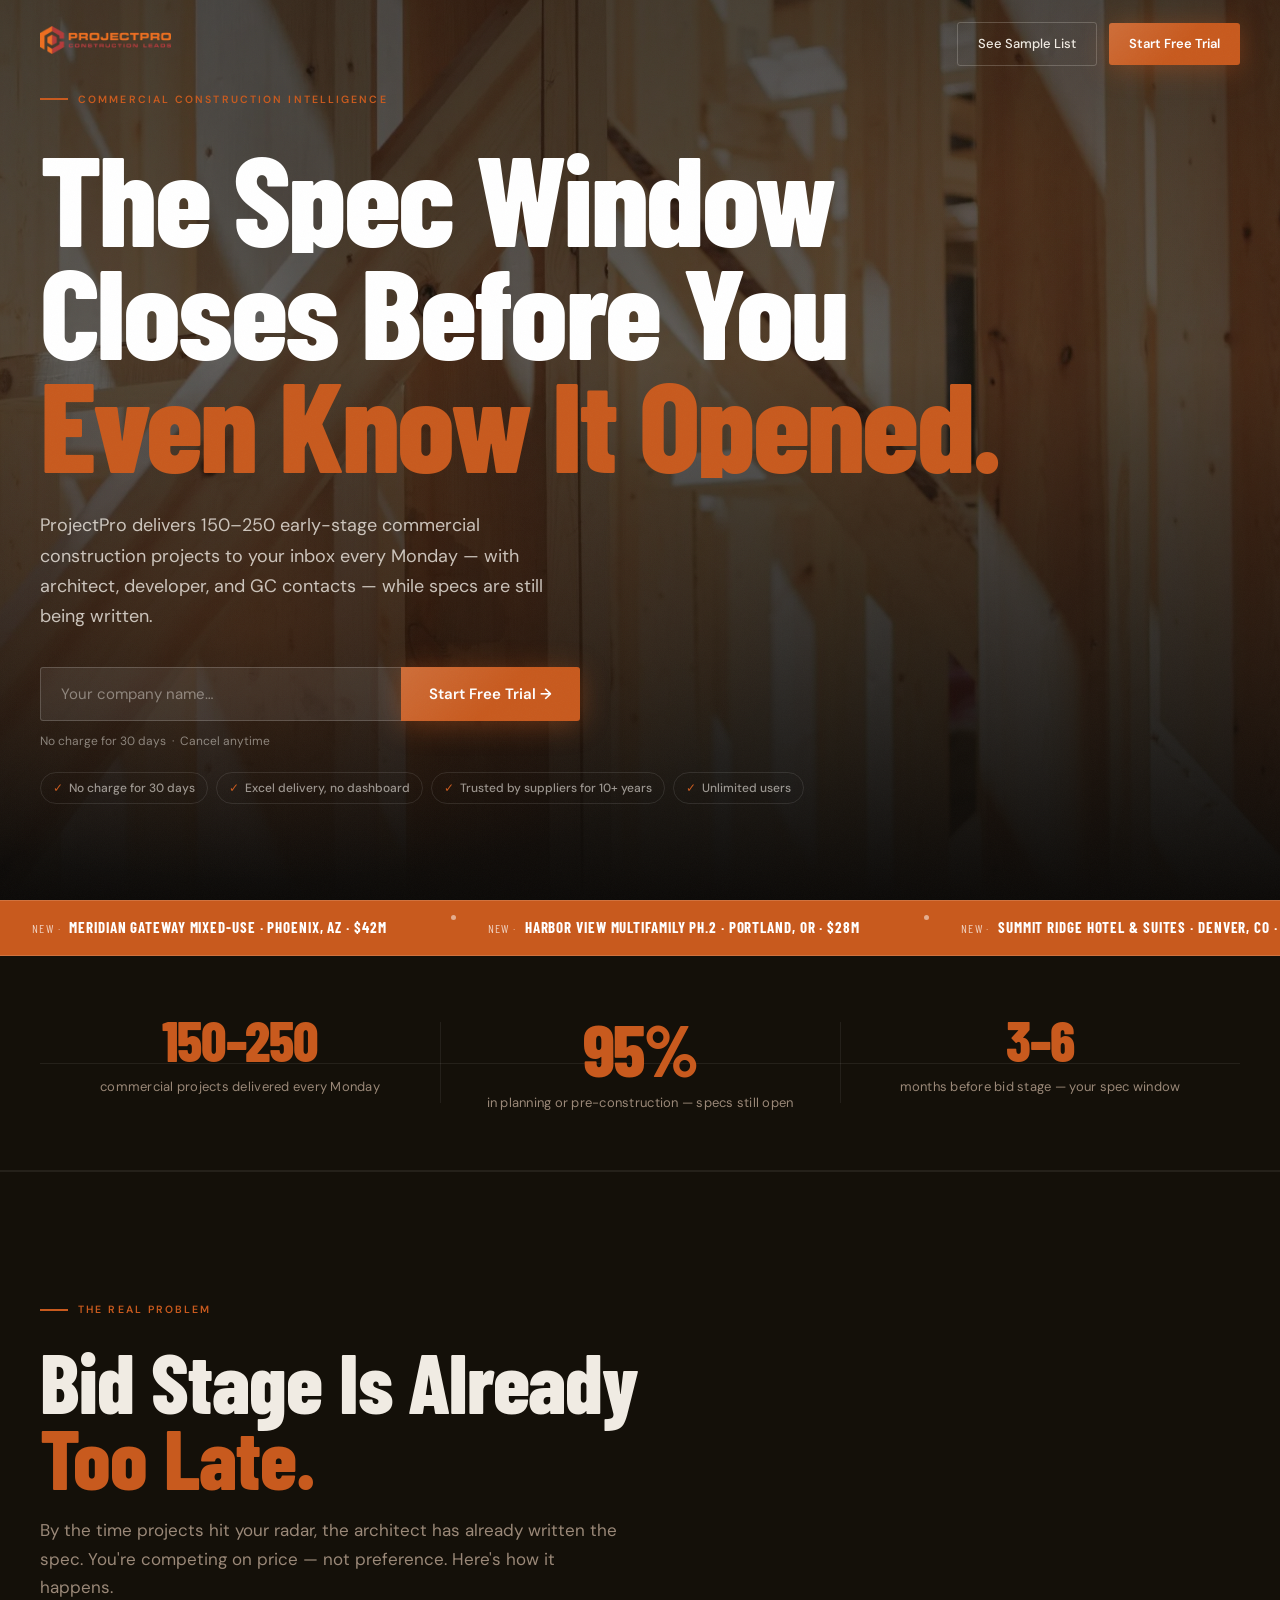
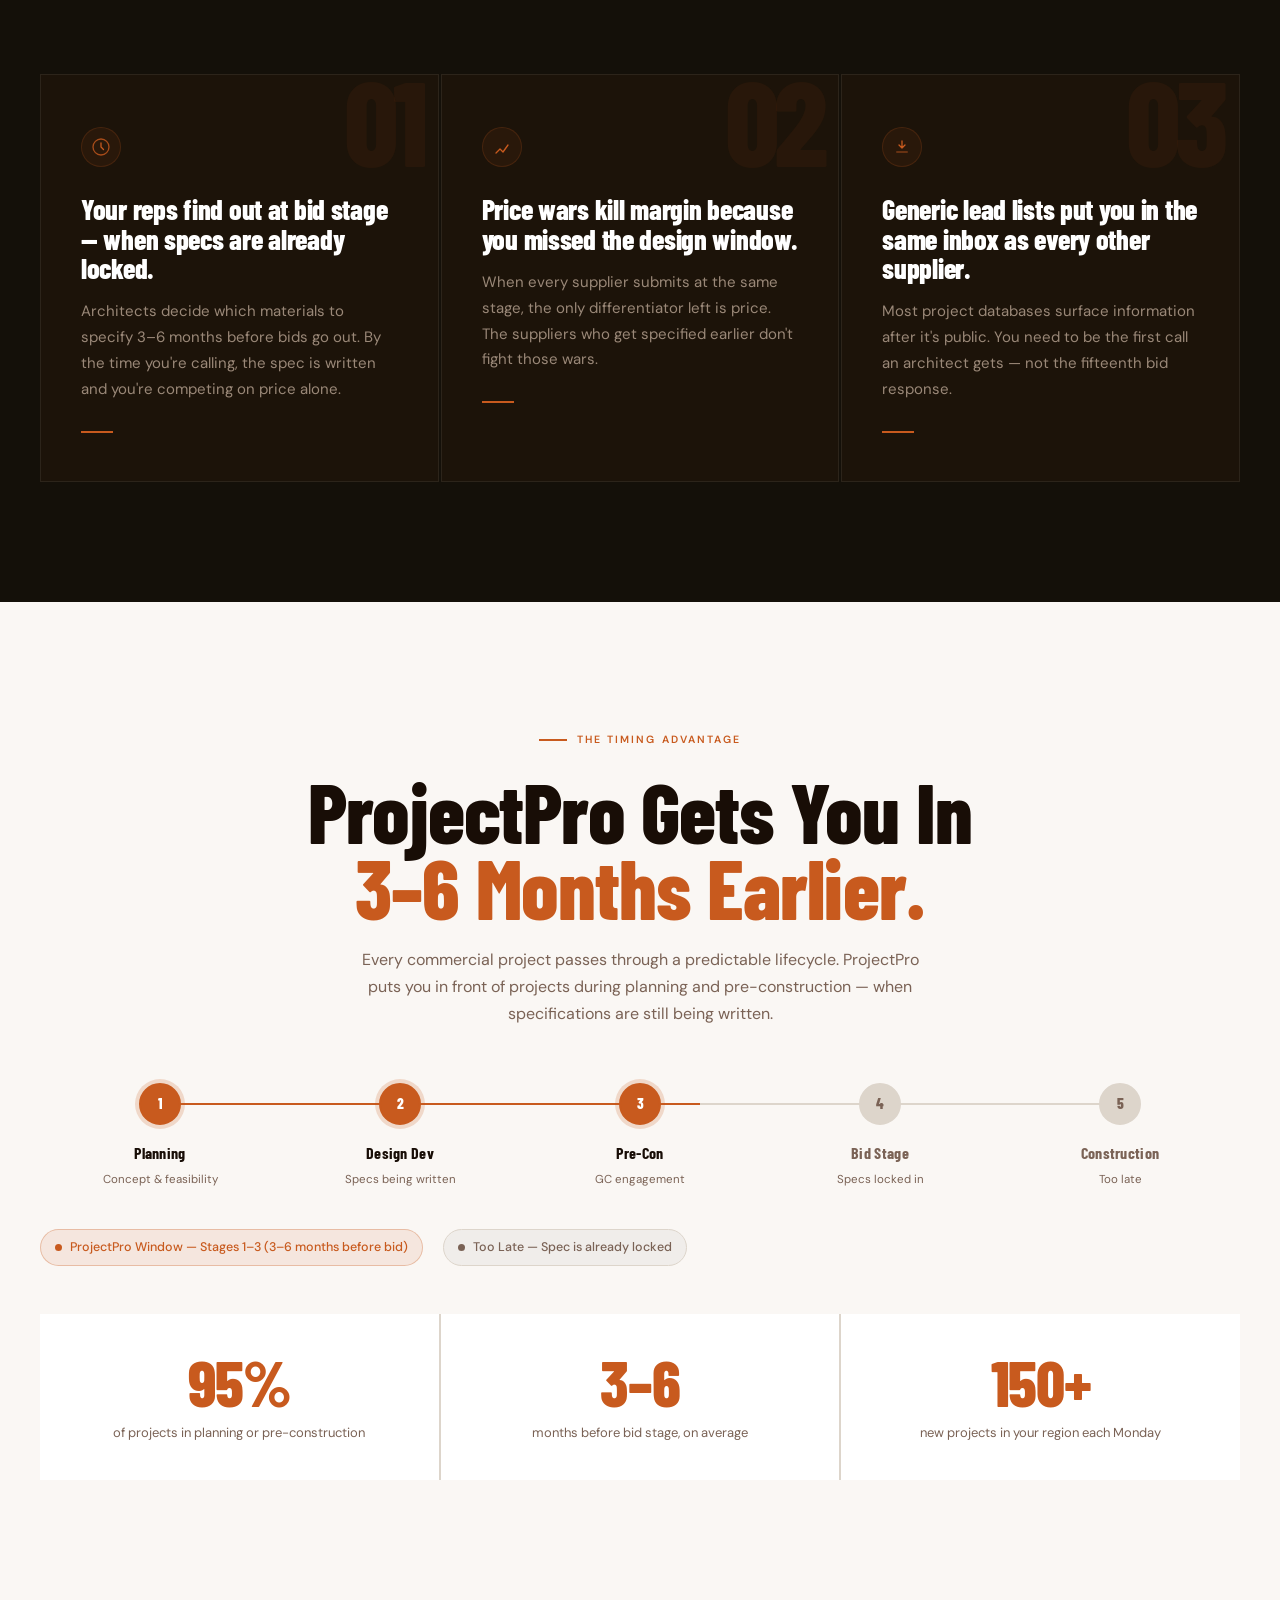
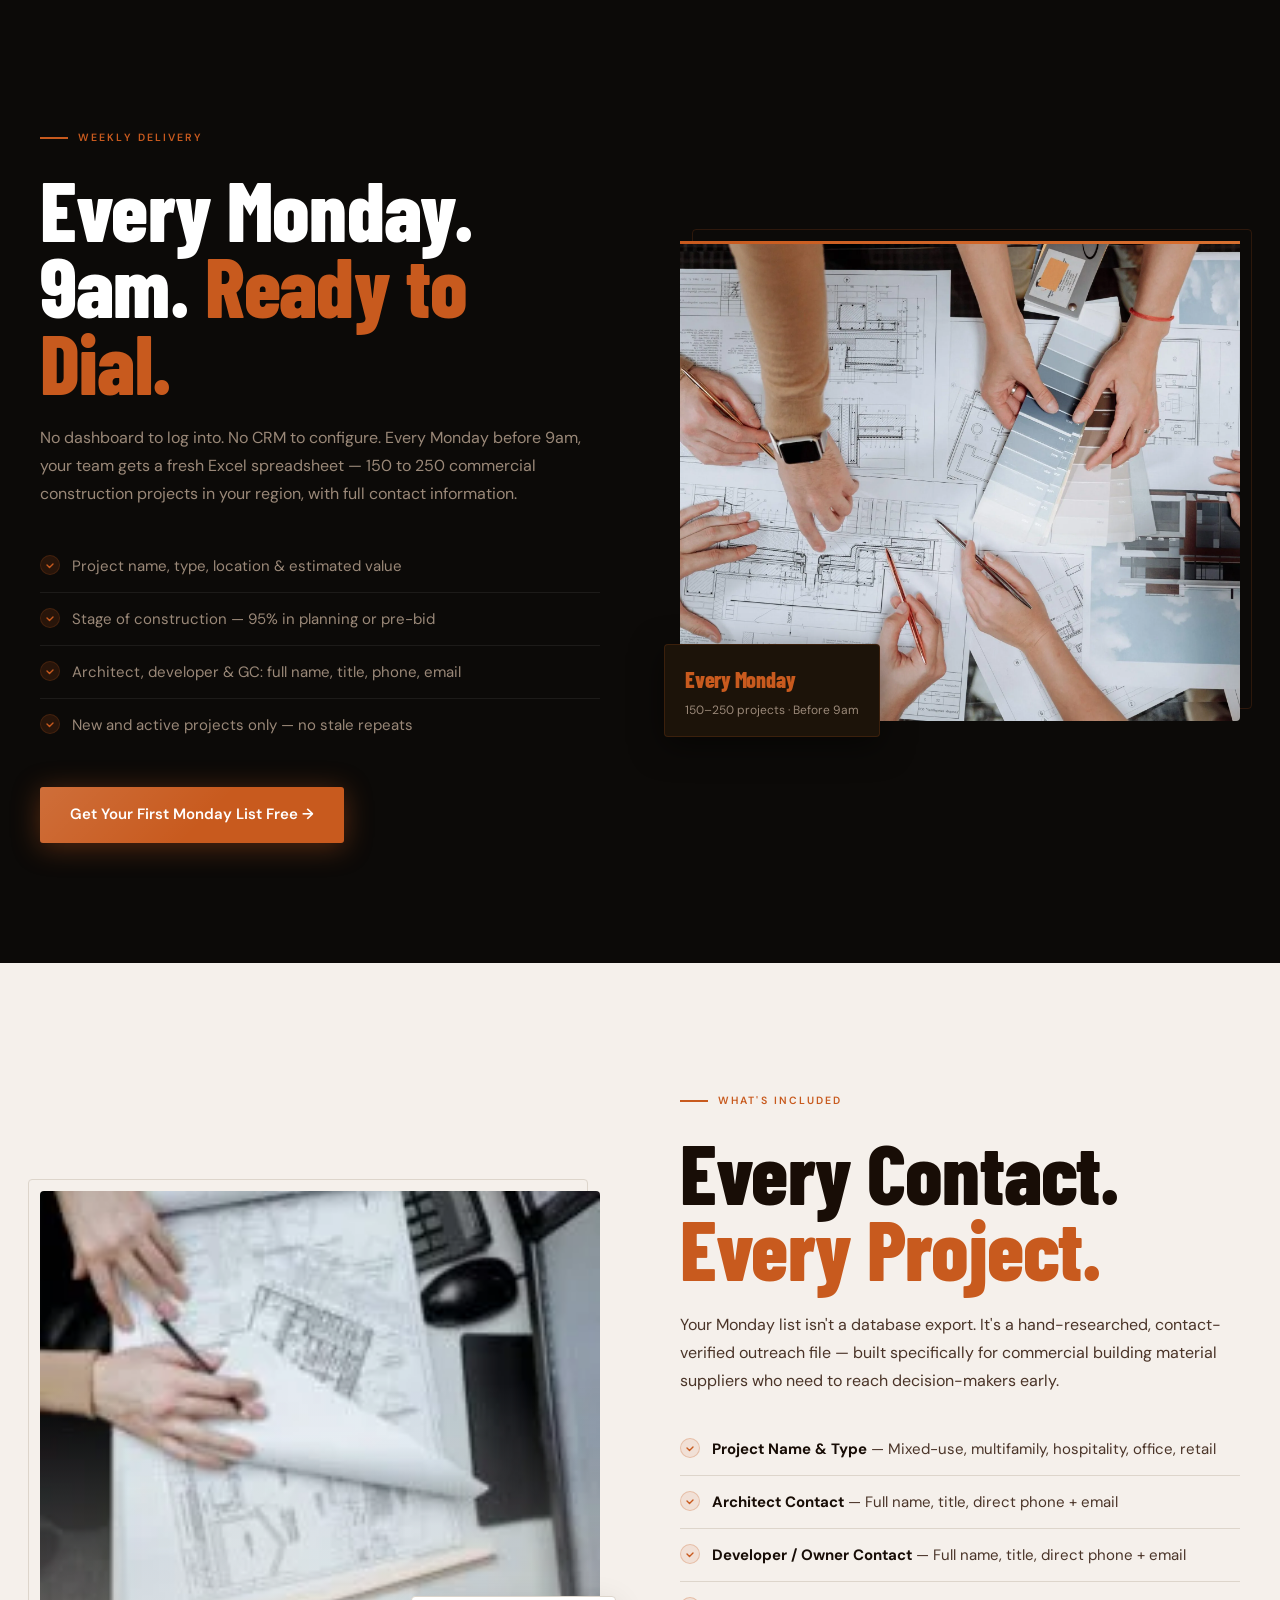
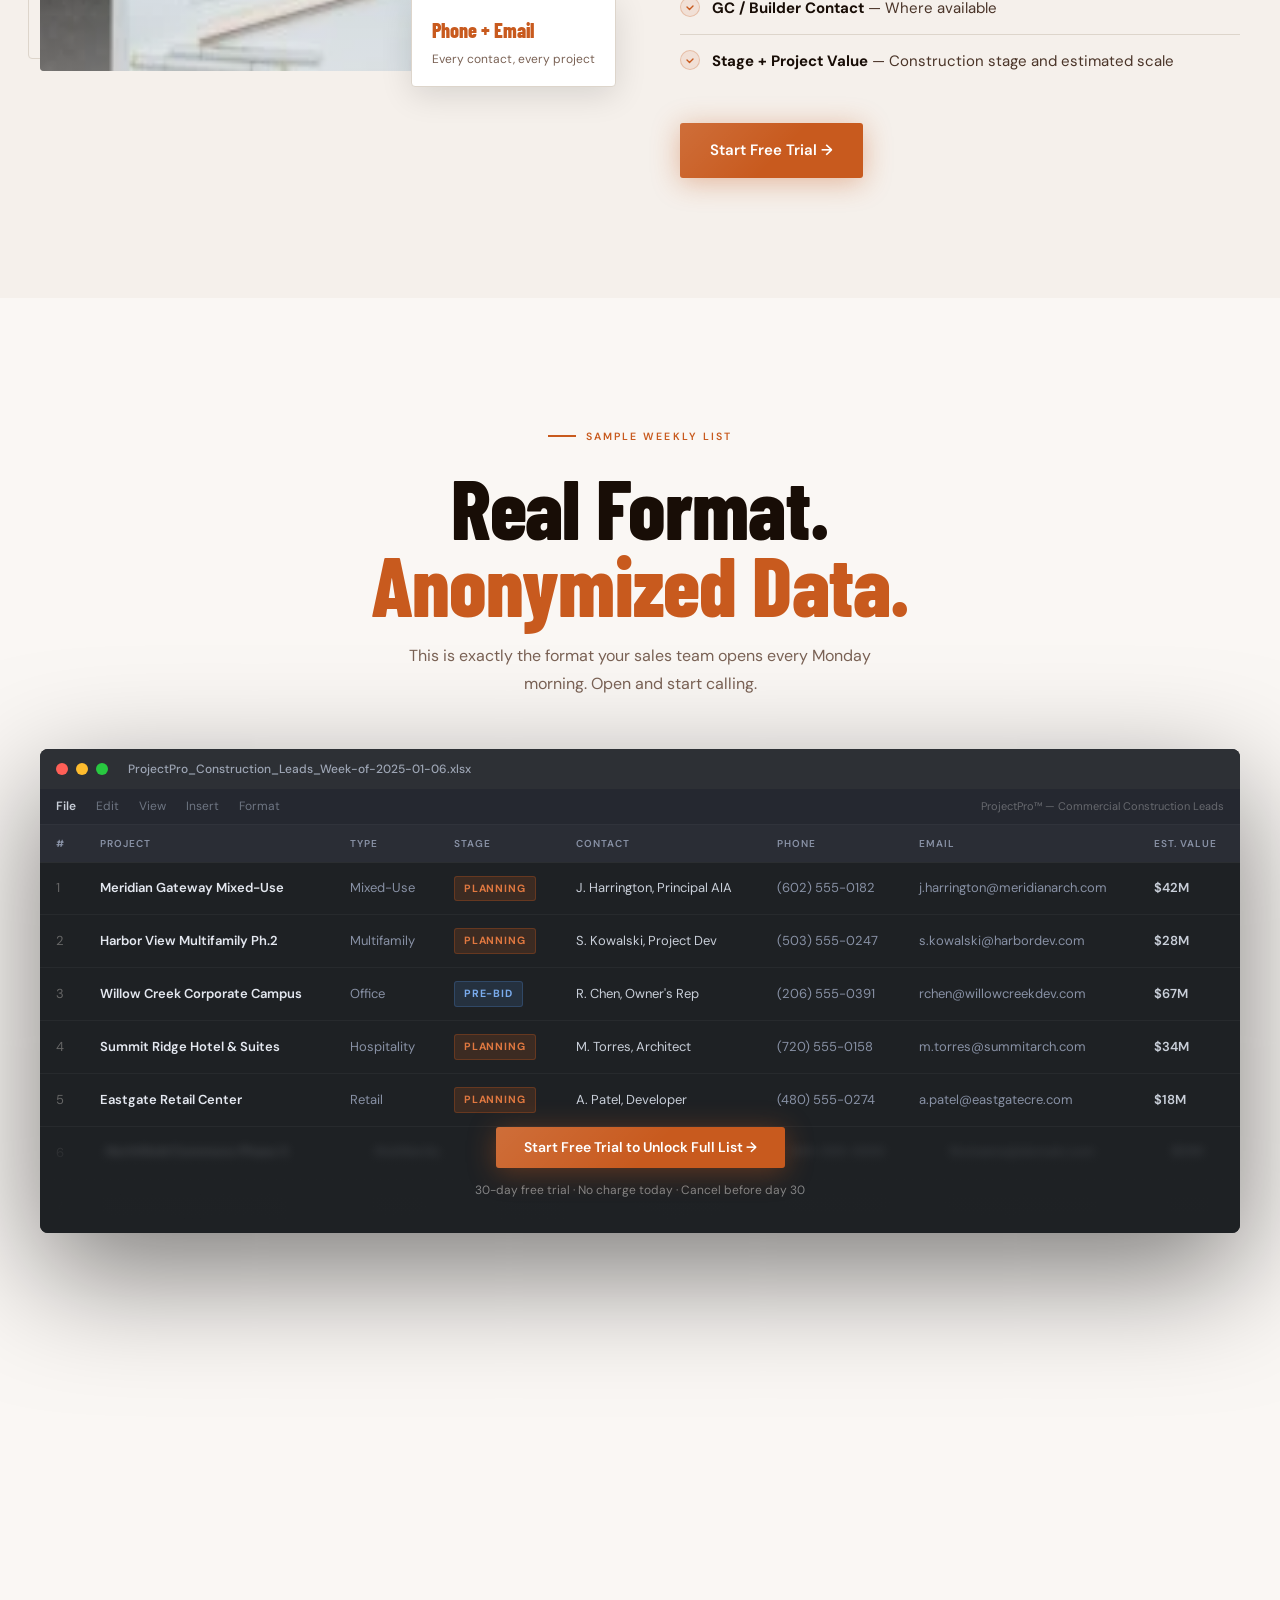
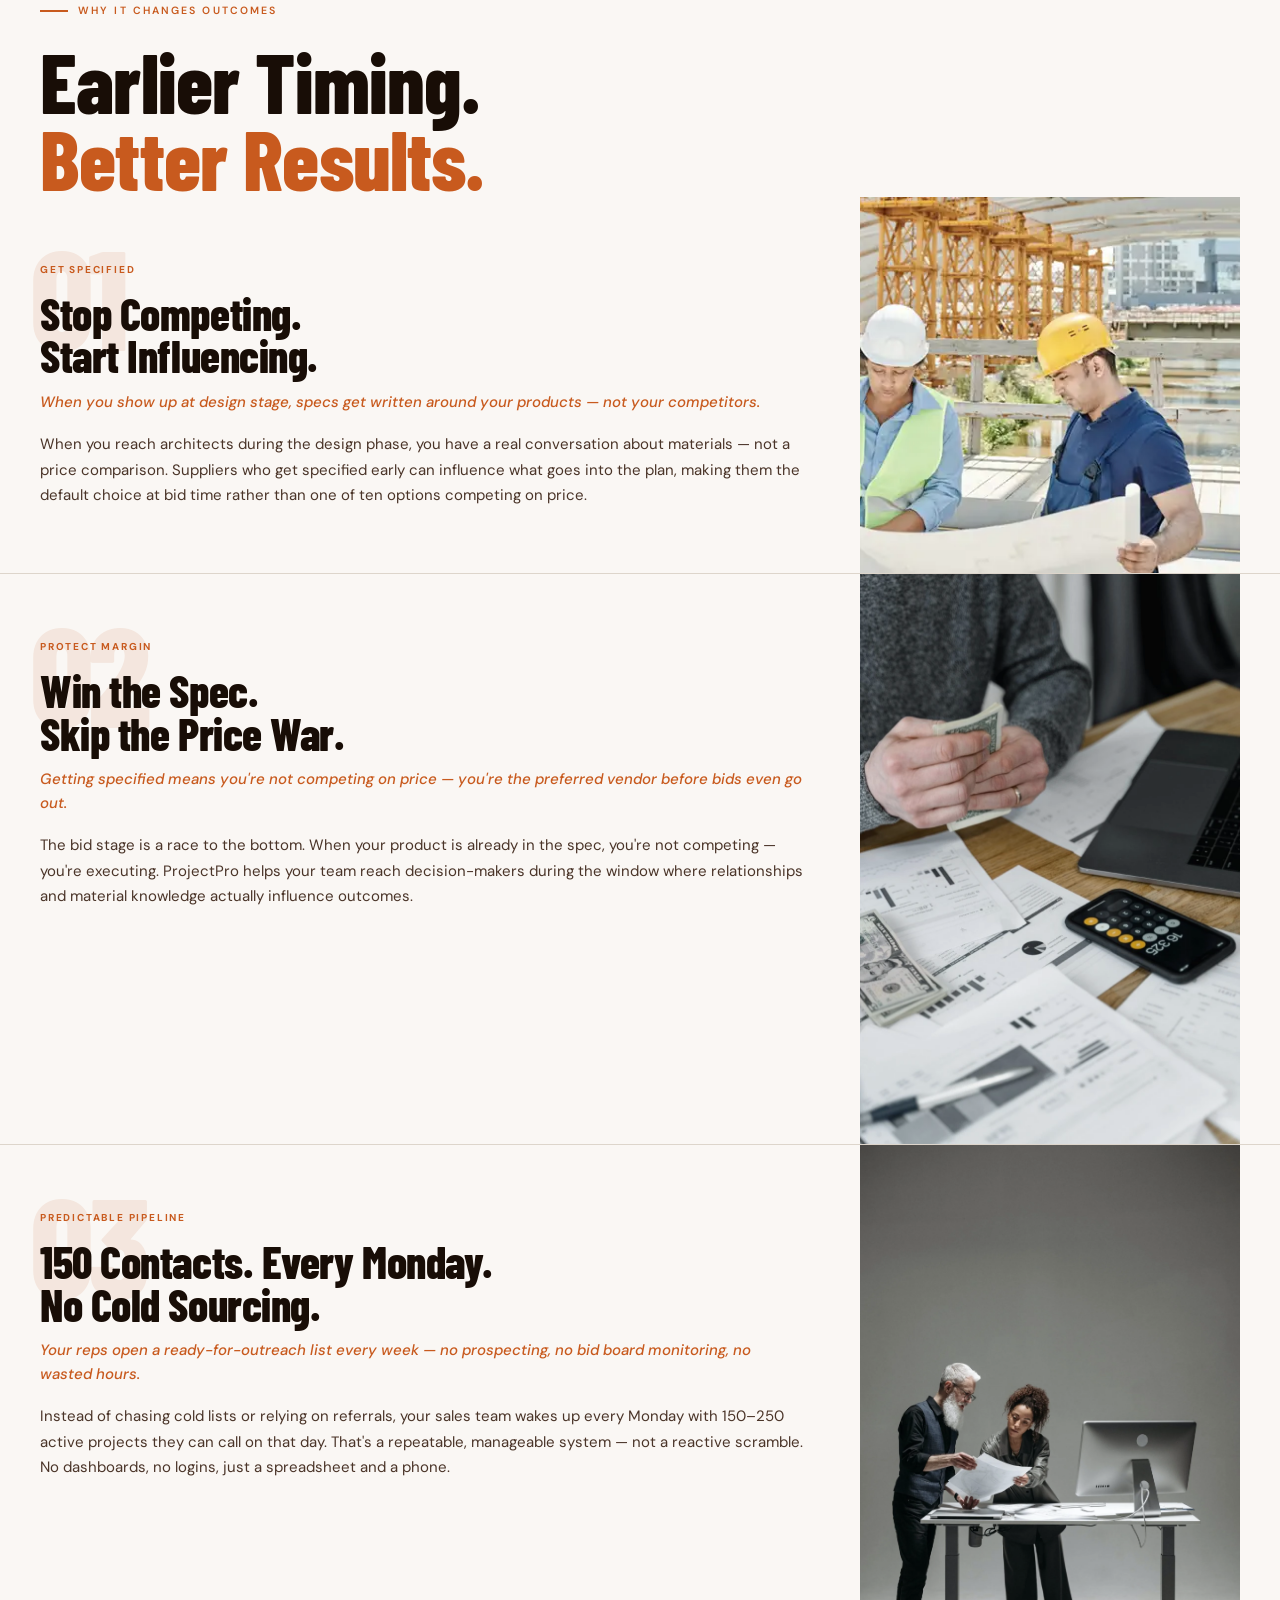
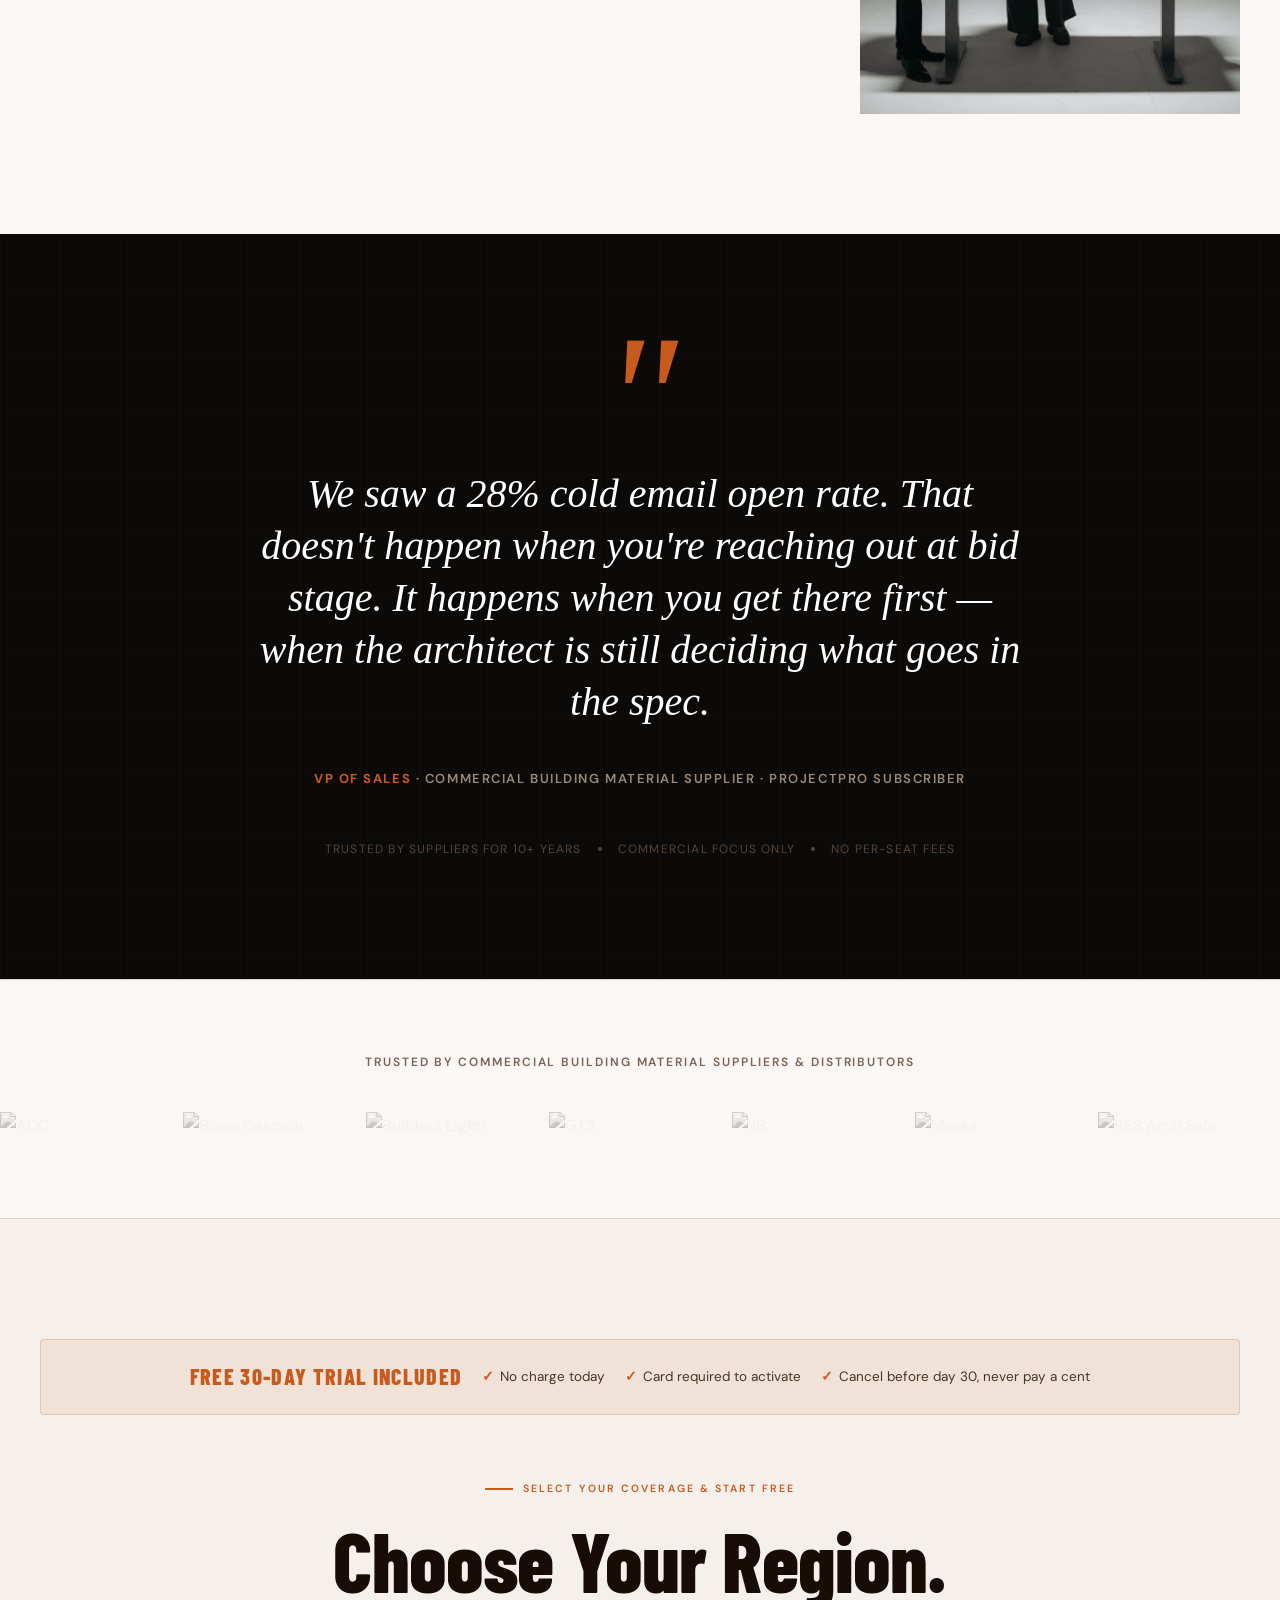
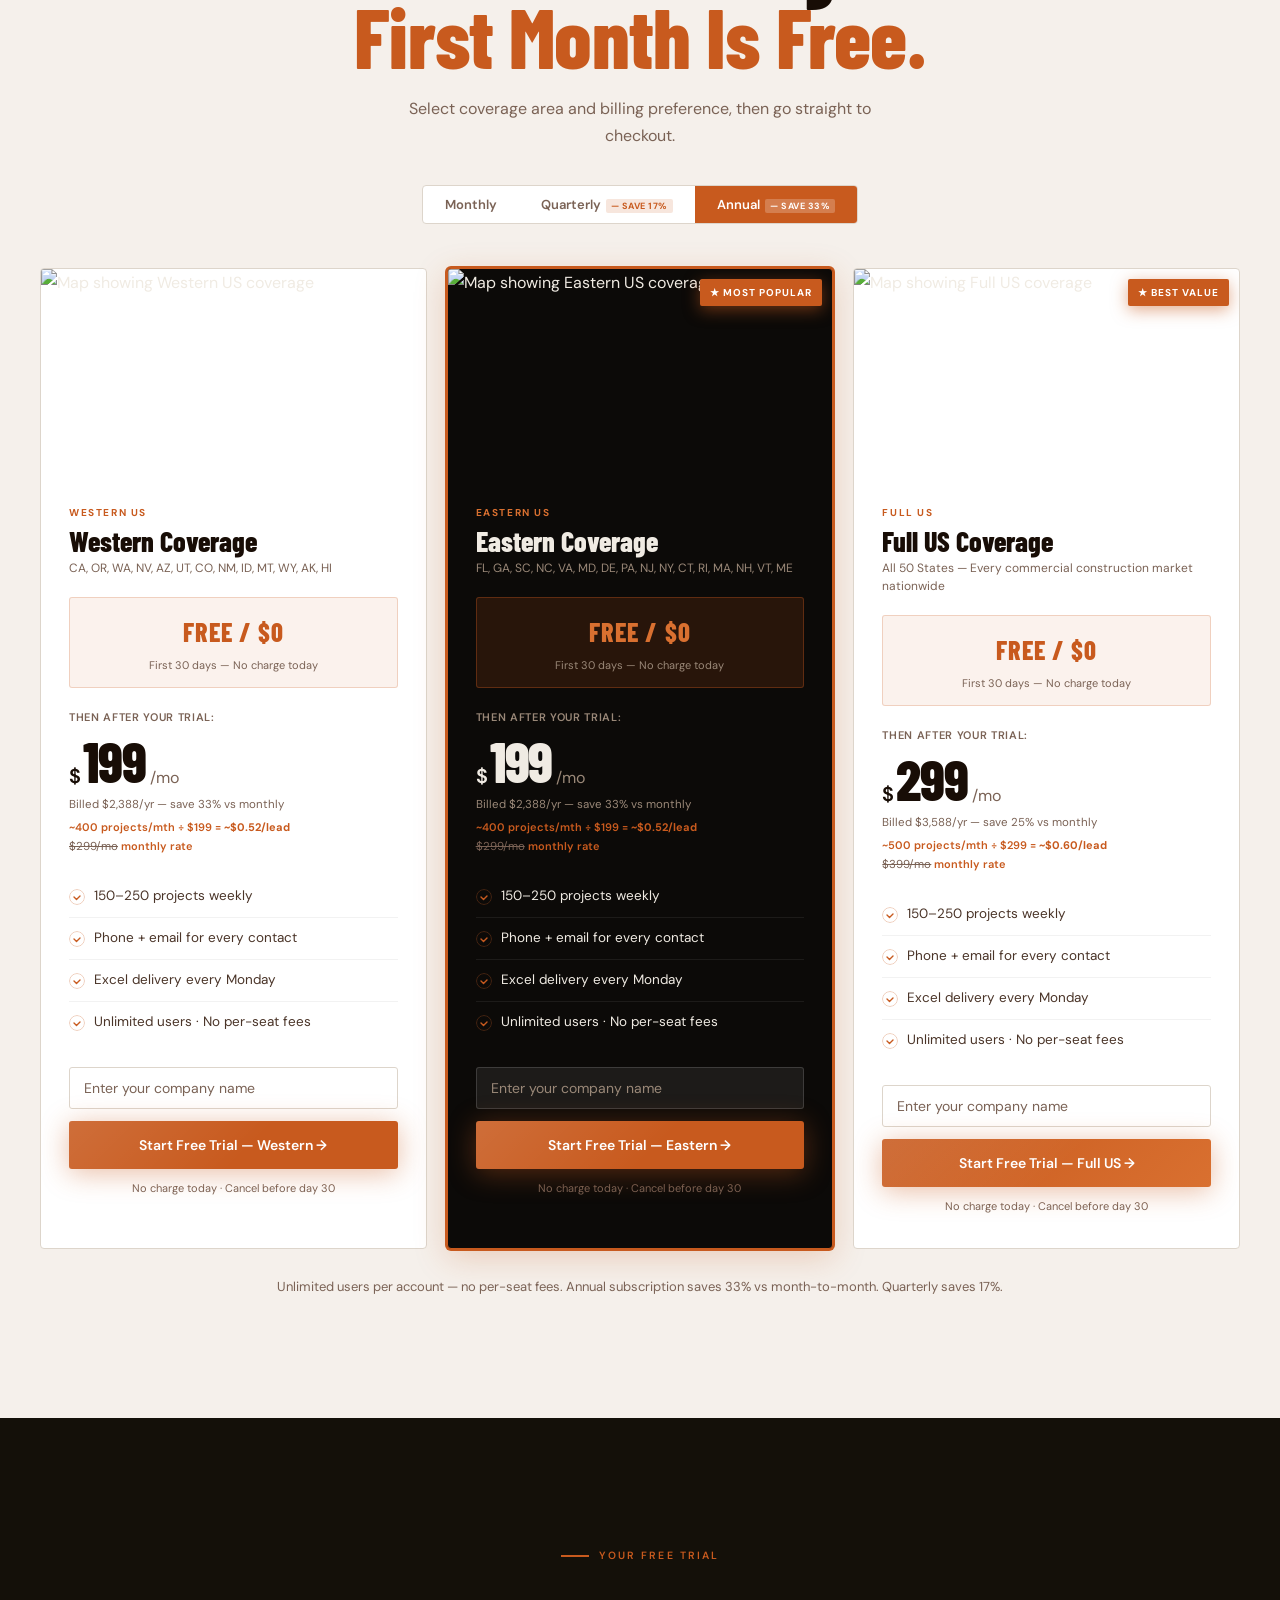
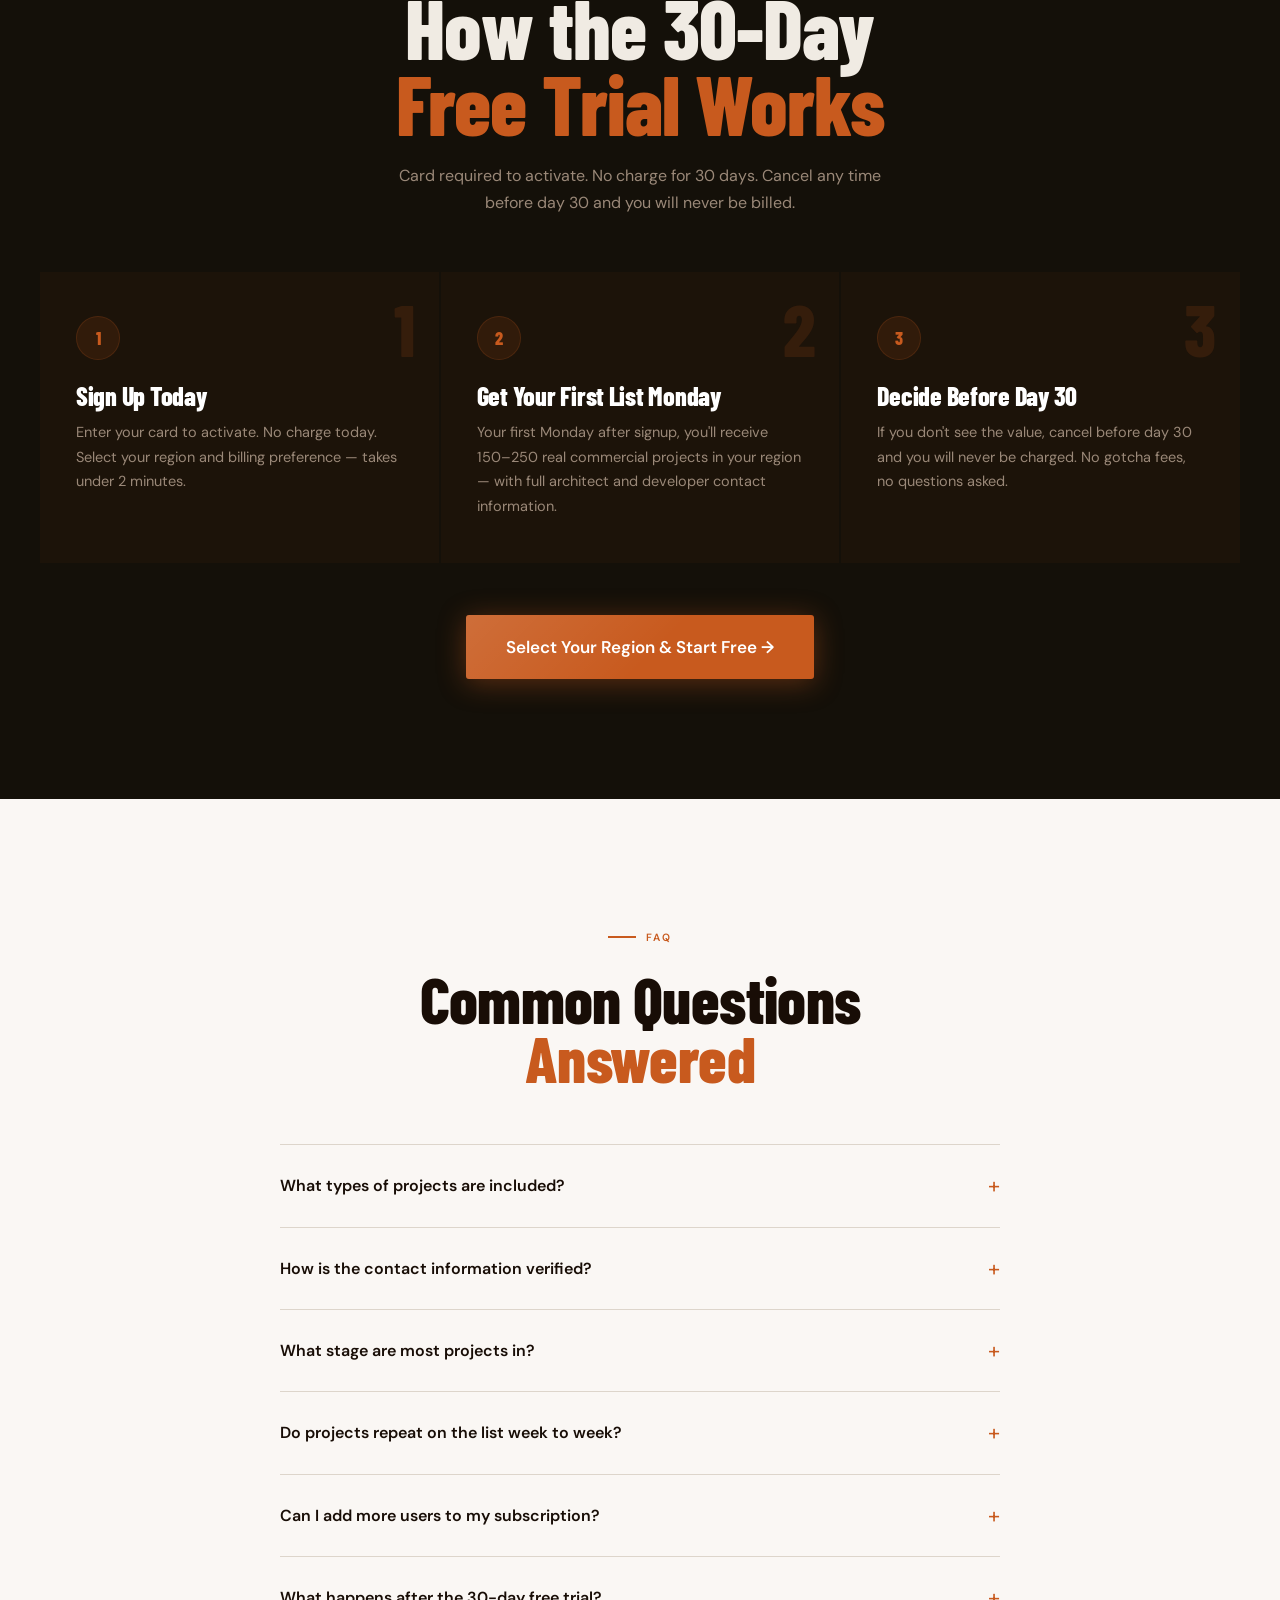
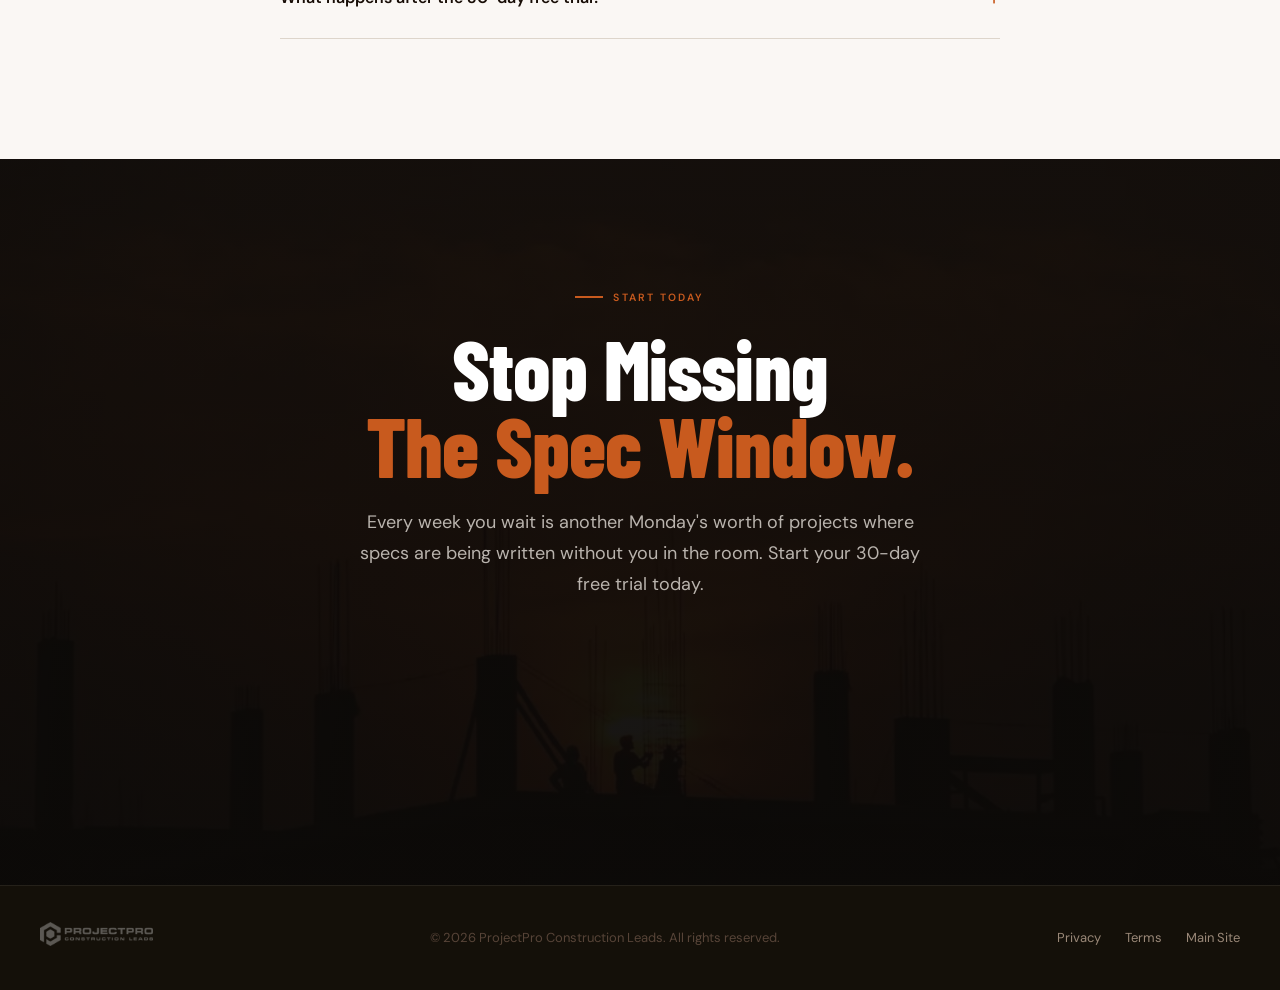
==== commit 8d3c5091: "Fix company name validation UX and back-navigation button reset - Buttons no longer start disabled; " ====
--- a/index.html
+++ b/index.html
@@ -11,7 +11,7 @@
   <link rel="preload" as="image" href="brand_assets/hero%20image.webp" fetchpriority="high">
   <link rel="preload" href="https://fonts.googleapis.com/css2?family=Barlow+Condensed:wght@600;700;800&family=DM+Sans:wght@400;500;600&display=swap" as="style" onload="this.onload=null;this.rel='stylesheet'">
   <noscript><link rel="stylesheet" href="https://fonts.googleapis.com/css2?family=Barlow+Condensed:wght@600;700;800&family=DM+Sans:wght@400;500;600&display=swap"></noscript>
-  <style>:root{--coal:#0C0A08;--deep:#141009;--raised:#1C1309;--panel:#201507;--orange:#C85A1E;--orange-lt:#D97030;--orange-dk:#A84A14;--glow:rgba(200,90,30,0.22);--border:rgba(200,90,30,0.18);--dim-border:rgba(255,255,255,0.07);--text:#F0EBE3;--muted:#9A8878;--dim:#574438;--cream:#F5F0EB;--ivory:#FAF7F4;--warm:#EDE6DF;--stone:#DDD5CB;--lt-text:#180D06;--lt-body:#4A3428;--lt-muted:#7A6255;}*,*::before,*::after{box-sizing:border-box;margin:0;padding:0;}html{scroll-behavior:smooth;}body{background:var(--coal);color:var(--text);font-family:'DM Sans',sans-serif;font-weight:400;line-height:1.7;overflow-x:hidden;}body::after{content:'';position:fixed;inset:0;pointer-events:none;z-index:9999;opacity:0.028;background-image:url("data:image/svg+xml,%3Csvg viewBox='0 0 256 256' xmlns='http://www.w3.org/2000/svg'%3E%3Cfilter id='n'%3E%3CfeTurbulence type='fractalNoise' baseFrequency='0.9' numOctaves='4' stitchTiles='stitch'/%3E%3C/filter%3E%3Crect width='100%25' height='100%25' filter='url(%23n)'/%3E%3C/svg%3E");background-size:200px 200px;}.container{max-width:1280px;margin:0 auto;padding:0 40px;}h1,h2,h3{font-family:'Barlow Condensed',sans-serif;font-weight:800;line-height:0.92;letter-spacing:-0.01em;}.display-xl{font-size:clamp(72px,9vw,130px);}.display-lg{font-size:clamp(56px,6.5vw,96px);}.display-md{font-size:clamp(44px,5vw,72px);}.display-sm{font-size:clamp(36px,4vw,56px);}.sec-label{display:inline-flex;align-items:center;gap:10px;font-family:'DM Sans',sans-serif;font-weight:600;font-size:10.5px;letter-spacing:0.2em;text-transform:uppercase;color:var(--orange);margin-bottom:24px;}.sec-label::before{content:'';display:block;width:28px;height:2px;background:var(--orange);flex-shrink:0;}.orange{color:var(--orange);}.rv{opacity:0;transform:translateY(32px);transition:opacity 0.7s ease,transform 0.7s ease;}.rv.show{opacity:1;transform:translateY(0);}.rv-left{opacity:0;transform:translateX(-32px);transition:opacity 0.7s ease,transform 0.7s ease;}.rv-right{opacity:0;transform:translateX(32px);transition:opacity 0.7s ease,transform 0.7s ease;}.rv-left.show,.rv-right.show{opacity:1;transform:translateX(0);}.rv-d1{transition-delay:0.1s;}.rv-d2{transition-delay:0.2s;}.rv-d3{transition-delay:0.3s;}.rv-d4{transition-delay:0.4s;}.rv-d5{transition-delay:0.5s;}.btn-primary{display:inline-flex;align-items:center;gap:8px;background:var(--orange);color:#fff;font-family:'DM Sans',sans-serif;font-weight:600;font-size:15px;padding:15px 30px;border-radius:3px;text-decoration:none;border:none;cursor:pointer;transition:background 0.2s ease,transform 0.2s ease,box-shadow 0.2s ease;box-shadow:0 4px 28px rgba(200,90,30,0.4);position:relative;overflow:hidden;}.btn-primary::after{content:'';position:absolute;inset:0;background:linear-gradient(135deg,rgba(255,255,255,0.12) 0%,transparent 55%);pointer-events:none;}.btn-primary:hover{background:var(--orange-lt);transform:translateY(-2px);box-shadow:0 8px 36px rgba(200,90,30,0.55);}.btn-primary:focus-visible{outline:2px solid var(--orange);outline-offset:3px;}.btn-primary:active{transform:translateY(0);}.btn-outline{display:inline-flex;align-items:center;gap:8px;background:transparent;color:var(--text);font-family:'DM Sans',sans-serif;font-weight:500;font-size:15px;padding:14px 28px;border-radius:3px;text-decoration:none;border:1px solid rgba(240,235,228,0.22);cursor:pointer;transition:border-color 0.2s ease,color 0.2s ease,transform 0.2s ease;}.btn-outline:hover{border-color:var(--orange);color:var(--orange);transform:translateY(-2px);}.btn-outline:focus-visible{outline:2px solid var(--orange);outline-offset:3px;}.btn-outline-dk{display:inline-flex;align-items:center;gap:8px;background:transparent;color:var(--lt-body);font-family:'DM Sans',sans-serif;font-weight:500;font-size:15px;padding:14px 28px;border-radius:3px;text-decoration:none;border:1px solid var(--stone);cursor:pointer;transition:border-color 0.2s ease,color 0.2s ease,transform 0.2s ease;}.btn-outline-dk:hover{border-color:var(--orange);color:var(--orange);transform:translateY(-2px);}#nav{position:fixed;top:0;left:0;right:0;z-index:1000;padding:22px 0;transition:background 0.3s ease,border-color 0.3s ease,padding 0.3s ease;border-bottom:1px solid transparent;}#nav.solid{background:rgba(12,10,8,0.95);backdrop-filter:blur(16px);-webkit-backdrop-filter:blur(16px);border-bottom-color:rgba(200,90,30,0.12);padding:14px 0;}.nav-inner{max-width:1280px;margin:0 auto;padding:0 40px;display:flex;align-items:center;justify-content:space-between;gap:24px;}.nav-logo{height:28px;width:auto;}.nav-cta-wrap{display:flex;align-items:center;gap:12px;}#hero{position:relative;min-height:100vh;display:flex;flex-direction:column;justify-content:flex-end;padding:80px 0 96px;overflow:hidden;}.hero-bg{position:absolute;inset:0;z-index:0;background-image:url('brand_assets/hero image.webp');background-size:cover;background-position:center 30%;transform:scale(1.04);}.hero-bg-overlay{position:absolute;inset:0;z-index:1;background:linear-gradient( to bottom,rgba(12,10,8,0.72) 0%,rgba(12,10,8,0.65) 40%,rgba(12,10,8,0.88) 80%,rgba(12,10,8,1) 100% );}.hero-bg-gradient{position:absolute;inset:0;z-index:2;background:radial-gradient(ellipse 60% 40% at 20% 70%,rgba(200,90,30,0.12) 0%,transparent 70%),radial-gradient(ellipse 40% 30% at 80% 20%,rgba(200,90,30,0.06) 0%,transparent 70%);}.hero-content{position:relative;z-index:3;max-width:1280px;margin:0 auto;padding:0 40px;width:100%;}@keyframes lineMask{from{clip-path:inset(0 100% 0 0);}to{clip-path:inset(0 0% 0 0);}}@keyframes fadeUp{from{opacity:0;transform:translateY(24px);}to{opacity:1;transform:translateY(0);}}.hero-line{display:block;overflow:hidden;clip-path:inset(0 100% 0 0);animation:lineMask 0.95s cubic-bezier(0.76,0,0.24,1) both;}.hero-line:nth-child(1){animation-delay:0.15s;}.hero-line:nth-child(2){animation-delay:0.38s;}.hero-line:nth-child(3){animation-delay:0.61s;}.hero-sub{animation:fadeUp 0.7s ease 1.0s both;}.hero-ctas{animation:fadeUp 0.7s ease 1.15s both;}.hero-chips{animation:fadeUp 0.6s ease 1.3s both;}.hero-label{animation:fadeUp 0.6s ease 0.05s both;}.hero-h1{font-family:'Barlow Condensed',sans-serif;font-weight:800;font-size:clamp(70px,10vw,140px);line-height:0.88;letter-spacing:-0.02em;color:#fff;margin-bottom:32px;}.hero-h1 em{color:var(--orange);font-style:normal;}.hero-p{font-size:18px;color:rgba(240,235,228,0.8);line-height:1.68;max-width:540px;margin-bottom:36px;}.trust-chips{display:flex;flex-wrap:wrap;gap:8px;margin-top:20px;}.trust-chip{display:inline-flex;align-items:center;gap:6px;font-family:'DM Sans',sans-serif;font-size:12px;font-weight:500;color:rgba(240,235,228,0.6);border:1px solid rgba(255,255,255,0.1);padding:5px 12px;border-radius:40px;}.trust-chip .chk{color:var(--orange);}#ticker{background:var(--orange);padding:14px 0;overflow:hidden;border-top:1px solid rgba(255,255,255,0.15);border-bottom:1px solid rgba(255,255,255,0.15);}@keyframes tickerMove{from{transform:translateX(0);}to{transform:translateX(-50%);}}.ticker-track{display:flex;white-space:nowrap;animation:tickerMove 38s linear infinite;}.ticker-track:hover{animation-play-state:paused;}.ticker-item{display:inline-flex;align-items:center;gap:0;padding:0 32px;font-family:'Barlow Condensed',sans-serif;font-weight:700;font-size:15px;letter-spacing:0.06em;text-transform:uppercase;color:#fff;}.ticker-dot{width:5px;height:5px;background:rgba(255,255,255,0.5);border-radius:50%;margin-left:32px;flex-shrink:0;}.ticker-label{font-weight:400;opacity:0.72;font-size:12px;letter-spacing:0.12em;margin-right:8px;}#stats-bar{background:var(--deep);border-bottom:1px solid var(--dim-border);padding:56px 0;}.stats-row{max-width:1280px;margin:0 auto;padding:0 40px;display:grid;grid-template-columns:repeat(3,1fr);gap:0;position:relative;}.stats-row::before{content:'';position:absolute;left:40px;right:40px;top:50%;bottom:auto;height:1px;background:var(--dim-border);}.stat-block{padding:0 40px;text-align:center;position:relative;}.stat-block + .stat-block::before{content:'';position:absolute;left:0;top:10%;bottom:10%;width:1px;background:var(--dim-border);}.stat-val{font-family:'Barlow Condensed',sans-serif;font-weight:800;font-size:72px;line-height:1;color:var(--orange);letter-spacing:-0.02em;}.stat-label{font-size:13px;color:var(--muted);margin-top:8px;font-weight:400;letter-spacing:0.02em;}#problem{background:var(--deep);padding:120px 0;border-top:1px solid var(--dim-border);}.problem-header{max-width:1280px;margin:0 auto 72px;padding:0 40px;}.problem-grid{max-width:1280px;margin:0 auto;padding:0 40px;display:grid;grid-template-columns:repeat(3,1fr);gap:2px;}.prob-card{background:var(--raised);position:relative;overflow:hidden;padding:52px 40px 48px;border:1px solid var(--dim-border);transition:border-color 0.3s ease;}.prob-card:hover{border-color:var(--border);}.prob-num{position:absolute;top:-16px;right:16px;font-family:'Barlow Condensed',sans-serif;font-weight:800;font-size:120px;line-height:1;color:rgba(200,90,30,0.07);pointer-events:none;user-select:none;letter-spacing:-0.05em;}.prob-icon{width:40px;height:40px;border-radius:50%;border:1px solid var(--border);display:flex;align-items:center;justify-content:center;margin-bottom:28px;background:rgba(200,90,30,0.08);}.prob-h3{font-family:'Barlow Condensed',sans-serif;font-weight:800;font-size:28px;line-height:1.05;color:#fff;margin-bottom:16px;letter-spacing:-0.01em;}.prob-p{font-size:15px;color:var(--muted);line-height:1.72;}.prob-line{width:32px;height:2px;background:var(--orange);margin-top:28px;}#mechanism{background:var(--ivory);padding:120px 0;}.mech-inner{max-width:1280px;margin:0 auto;padding:0 40px;}.tl-track{position:relative;display:grid;grid-template-columns:repeat(5,1fr);gap:0;margin:56px 0 40px;}.tl-line{position:absolute;left:10%;right:10%;top:20px;height:2px;background:var(--stone);z-index:0;}.tl-line-fill{position:absolute;left:10%;width:45%;top:20px;height:2px;background:var(--orange);z-index:1;}.tl-node{display:flex;flex-direction:column;align-items:center;position:relative;z-index:2;}.tl-dot{width:42px;height:42px;border-radius:50%;display:flex;align-items:center;justify-content:center;font-family:'Barlow Condensed',sans-serif;font-weight:800;font-size:15px;background:var(--stone);color:var(--lt-muted);border:2px solid var(--stone);margin-bottom:14px;transition:all 0.3s ease;}.tl-dot.active{background:var(--orange);color:#fff;border-color:var(--orange);box-shadow:0 0 0 4px rgba(200,90,30,0.2);}.tl-label{font-family:'Barlow Condensed',sans-serif;font-weight:700;font-size:16px;color:var(--lt-muted);letter-spacing:0.02em;}.tl-label.active{color:var(--lt-text);}.tl-sub{font-size:11.5px;color:var(--lt-muted);margin-top:6px;text-align:center;line-height:1.4;}.tl-legend{display:flex;flex-wrap:wrap;gap:20px;margin-top:8px;}.tl-pill{display:inline-flex;align-items:center;gap:8px;font-size:12.5px;font-weight:500;color:var(--lt-body);background:var(--warm);border:1px solid var(--stone);padding:7px 14px;border-radius:40px;}.tl-pill.active{background:rgba(200,90,30,0.1);border-color:rgba(200,90,30,0.3);color:var(--orange);}.tl-pill-dot{width:7px;height:7px;border-radius:50%;background:var(--orange);flex-shrink:0;}.tl-pill.inactive .tl-pill-dot{background:var(--lt-muted);}.tl-pill.inactive{background:rgba(0,0,0,0.04);border-color:var(--stone);color:var(--lt-muted);}.tl-stats{display:grid;grid-template-columns:repeat(3,1fr);gap:2px;margin-top:48px;background:var(--stone);}.tl-stat{background:#fff;padding:36px 32px;text-align:center;}.tl-stat-val{font-family:'Barlow Condensed',sans-serif;font-weight:800;font-size:64px;line-height:1;color:var(--orange);letter-spacing:-0.02em;}.tl-stat-label{font-size:13px;color:var(--lt-muted);margin-top:8px;}.split-wrap{max-width:1280px;margin:0 auto;padding:0 40px;display:grid;grid-template-columns:1fr 1fr;gap:80px;align-items:center;}.split-wrap.reverse{direction:rtl;}.split-wrap.reverse > *{direction:ltr;}.photo-frame{position:relative;border-radius:4px;overflow:visible;}.photo-frame img{width:100%;height:480px;object-fit:cover;border-radius:4px;display:block;}.photo-frame::before{content:'';position:absolute;top:-12px;right:-12px;bottom:12px;left:12px;border:1px solid var(--border);border-radius:4px;z-index:-1;}.photo-badge{position:absolute;bottom:-16px;left:-16px;background:var(--raised);border:1px solid var(--border);padding:16px 20px;border-radius:4px;box-shadow:0 8px 32px rgba(0,0,0,0.5);}.photo-badge-val{font-family:'Barlow Condensed',sans-serif;font-weight:800;font-size:22px;color:var(--orange);letter-spacing:-0.01em;}.photo-badge-label{font-size:12px;color:var(--muted);margin-top:2px;}.photo-frame-lt{position:relative;border-radius:4px;overflow:visible;}.photo-frame-lt img{width:100%;height:480px;object-fit:cover;border-radius:4px;display:block;}.photo-frame-lt::before{content:'';position:absolute;top:-12px;left:-12px;bottom:12px;right:12px;border:1px solid var(--stone);border-radius:4px;z-index:-1;}.photo-badge-lt{position:absolute;bottom:-16px;right:-16px;background:#fff;border:1px solid var(--stone);padding:16px 20px;border-radius:4px;box-shadow:0 8px 32px rgba(0,0,0,0.12);}.photo-badge-lt-val{font-family:'Barlow Condensed',sans-serif;font-weight:800;font-size:20px;color:var(--orange);}.photo-badge-lt-label{font-size:12px;color:var(--lt-muted);margin-top:2px;}.feature-bullets{list-style:none;margin-top:28px;}.feature-bullets li{display:flex;align-items:flex-start;gap:12px;padding:14px 0;border-bottom:1px solid var(--dim-border);font-size:15px;color:var(--muted);line-height:1.6;}.feature-bullets li:last-child{border-bottom:none;}.feature-bullets .chk{width:20px;height:20px;border-radius:50%;background:rgba(200,90,30,0.15);border:1px solid var(--border);display:flex;align-items:center;justify-content:center;flex-shrink:0;margin-top:1px;}.feature-bullets-lt{list-style:none;margin-top:28px;}.feature-bullets-lt li{display:flex;align-items:flex-start;gap:12px;padding:14px 0;border-bottom:1px solid var(--stone);font-size:15px;color:var(--lt-body);line-height:1.6;}.feature-bullets-lt li:last-child{border-bottom:none;}.feature-bullets-lt .chk-lt{width:20px;height:20px;border-radius:50%;background:rgba(200,90,30,0.1);border:1px solid rgba(200,90,30,0.25);display:flex;align-items:center;justify-content:center;flex-shrink:0;margin-top:1px;}.excel-window{background:#1e2124;border-radius:8px;overflow:hidden;box-shadow:0 40px 120px rgba(0,0,0,0.5),0 0 0 1px rgba(255,255,255,0.06);}.excel-titlebar{background:#2d3035;padding:10px 16px;display:flex;align-items:center;gap:8px;}.win-dot{width:12px;height:12px;border-radius:50%;}.win-dot-r{background:#ff5f57;}.win-dot-y{background:#febc2e;}.win-dot-g{background:#28c840;}.win-filename{font-size:12px;color:#9da5b4;margin-left:12px;font-weight:500;}.excel-toolbar{background:#252830;padding:7px 16px;display:flex;align-items:center;gap:20px;font-size:12px;color:#6e7582;border-bottom:1px solid rgba(255,255,255,0.05);}.table-wrap{overflow-x:auto;}table.data-table{width:100%;border-collapse:collapse;font-size:13px;}table.data-table th{background:#2a2d35;color:#8891a5;font-weight:600;font-size:10px;letter-spacing:0.1em;text-transform:uppercase;padding:10px 16px;text-align:left;border-bottom:1px solid rgba(255,255,255,0.06);white-space:nowrap;}table.data-table td{padding:13px 16px;color:#c9cfd9;border-bottom:1px solid rgba(255,255,255,0.04);white-space:nowrap;}table.data-table tbody tr:hover td{background:rgba(255,255,255,0.03);}.stage-badge{display:inline-block;font-size:10.5px;font-weight:700;letter-spacing:0.08em;text-transform:uppercase;padding:3px 9px;border-radius:3px;}.badge-planning{background:rgba(200,90,30,0.18);color:#e07840;border:1px solid rgba(200,90,30,0.3);}.badge-prebid{background:rgba(80,140,220,0.15);color:#7aacee;border:1px solid rgba(80,140,220,0.25);}.blurred-rows-container{position:relative;}.table-lock-overlay{position:absolute;inset:0;background:linear-gradient(to bottom,rgba(30,33,36,0) 0%,rgba(30,33,36,0.96) 40%,rgba(30,33,36,1) 100%);display:flex;flex-direction:column;align-items:center;justify-content:flex-end;padding-bottom:32px;}.blur-text{filter:blur(5px);user-select:none;}#benefits{background:var(--ivory);padding:120px 0;}.benefit-row{max-width:1280px;margin:0 auto;padding:0 40px;display:grid;grid-template-columns:1fr 380px;gap:0;align-items:stretch;border-bottom:1px solid var(--stone);}.benefit-row:last-child{border-bottom:none;}.benefit-text-col{position:relative;padding:64px 56px 64px 0;}.benefit-num{font-family:'Barlow Condensed',sans-serif;font-weight:800;font-size:140px;line-height:1;color:rgba(200,90,30,0.10);letter-spacing:-0.04em;position:absolute;top:28px;left:-10px;pointer-events:none;z-index:-1;}.benefit-cat{display:block;font-size:10px;font-weight:700;letter-spacing:0.18em;text-transform:uppercase;color:var(--orange);margin-bottom:14px;}.benefit-h3{font-family:'Barlow Condensed',sans-serif;font-weight:800;font-size:clamp(38px,3.5vw,52px);line-height:0.95;color:var(--lt-text);margin-bottom:14px;}.benefit-sub{font-size:15px;color:var(--orange);font-style:italic;line-height:1.55;margin-bottom:18px;font-weight:500;}.benefit-p{font-size:15px;color:var(--lt-body);line-height:1.72;}.benefit-img-col{overflow:hidden;}.benefit-img-col img{width:100%;height:100%;min-height:320px;object-fit:cover;display:block;filter:saturate(0.85);}#testimonial{background:var(--coal);padding:120px 0;text-align:center;position:relative;overflow:hidden;}.testi-inner{max-width:860px;margin:0 auto;padding:0 40px;position:relative;z-index:2;}.testi-quote-mark{font-family:Georgia,'Times New Roman',serif;font-style:italic;font-size:180px;line-height:0.5;color:var(--orange);opacity:0.22;display:block;margin-bottom:24px;user-select:none;}.testi-q{font-family:Georgia,'Times New Roman',serif;font-style:italic;font-size:clamp(24px,3.5vw,40px);line-height:1.3;color:#fff;font-weight:400;margin-bottom:40px;}.testi-attr{font-size:13px;font-weight:600;letter-spacing:0.12em;text-transform:uppercase;color:var(--muted);}.testi-attr strong{color:var(--orange);}.testi-bg-line{position:absolute;inset:0;z-index:1;pointer-events:none;background-image:linear-gradient(rgba(200,90,30,0.03) 1px,transparent 1px),linear-gradient(90deg,rgba(200,90,30,0.03) 1px,transparent 1px);background-size:60px 60px;}#logos{background:var(--ivory);padding:72px 0;border-top:1px solid var(--stone);border-bottom:1px solid var(--stone);overflow:hidden;}.logos-header{text-align:center;margin-bottom:40px;}.logos-header p{font-size:12px;letter-spacing:0.16em;text-transform:uppercase;color:var(--lt-muted);font-weight:600;}@keyframes logoScroll{from{transform:translateX(0);}to{transform:translateX(-50%);}}.logo-track{display:flex;align-items:center;gap:64px;animation:logoScroll 28s linear infinite;white-space:nowrap;}.logo-track:hover{animation-play-state:paused;}.logo-track img{height:34px;width:auto;object-fit:contain;opacity:0.45;filter:saturate(0);transition:opacity 0.3s,filter 0.3s;flex-shrink:0;}.logo-track img:hover{opacity:0.75;filter:saturate(0.5);}#pricing{background:var(--cream);padding:120px 0;position:relative;overflow:hidden;}.pricing-inner{max-width:1280px;margin:0 auto;padding:0 40px;}.free-banner{display:flex;align-items:center;justify-content:center;gap:8px 20px;flex-wrap:wrap;text-align:center;background:rgba(200,90,30,0.09);border:1px solid rgba(200,90,30,0.22);border-radius:4px;padding:18px 24px;margin-bottom:56px;}.free-banner-title{font-family:'Barlow Condensed',sans-serif;font-weight:800;font-size:22px;color:var(--orange);letter-spacing:0.06em;}.free-banner-chip{font-size:13.5px;color:var(--lt-body);display:flex;align-items:center;gap:6px;}.free-banner-chip .chk{color:var(--orange);font-weight:700;}.billing-toggle{display:inline-flex;background:#fff;border:1px solid var(--stone);border-radius:4px;overflow:hidden;}.toggle-btn{font-family:'DM Sans',sans-serif;font-weight:600;font-size:13px;padding:10px 22px;background:transparent;border:none;cursor:pointer;color:var(--lt-muted);position:relative;transition:color 0.2s ease,background 0.2s ease;}.toggle-btn.active{background:var(--orange);color:#fff;}.toggle-btn:focus-visible{outline:2px solid var(--orange);outline-offset:-2px;}.toggle-save{display:inline-block;background:rgba(200,90,30,0.15);color:var(--orange);font-size:9px;font-weight:700;letter-spacing:0.06em;text-transform:uppercase;padding:1px 5px;border-radius:2px;margin-left:5px;vertical-align:middle;}.toggle-btn.active .toggle-save{background:rgba(255,255,255,0.22);color:#fff;}.plan-grid{display:grid;grid-template-columns:repeat(3,1fr);gap:20px;margin-top:44px;scroll-margin-top:80px;}.plan-card{background:#fff;border:1px solid var(--stone);border-radius:4px;overflow:hidden;transition:transform 0.25s ease,box-shadow 0.25s ease,border-color 0.25s ease;}.plan-card:hover{transform:translateY(-4px);box-shadow:0 16px 48px rgba(0,0,0,0.1);border-color:rgba(200,90,30,0.3);}.plan-card.featured{background:var(--coal);border-color:var(--orange);box-shadow:0 0 0 2px var(--orange),0 8px 32px rgba(200,90,30,0.25);}.plan-card.featured:hover{transform:translateY(-4px);box-shadow:0 0 0 2px var(--orange),0 20px 56px rgba(200,90,30,0.3);}.plan-card.featured .plan-region{color:var(--orange-lt);}.plan-card.featured .plan-title,.plan-card.featured .price-val,.plan-card.featured .plan-price sup{color:var(--text);}.plan-card.featured .plan-states{color:var(--muted);}.plan-card.featured .plan-then{color:var(--muted);}.plan-card.featured .plan-price-mo{color:var(--muted);}.plan-card.featured .plan-billing,.plan-card.featured .plan-orig-price{color:var(--muted);}.plan-card.featured .plan-features li{color:var(--text);border-bottom-color:rgba(255,255,255,0.07);}.plan-card.featured .plan-free-badge{background:rgba(200,90,30,0.15);border-color:rgba(200,90,30,0.35);}.plan-card.featured .plan-free-label{color:var(--orange-lt);}.plan-card.featured .plan-free-sub{color:var(--muted);}.plan-per-lead{font-size:11px;color:var(--orange);font-weight:600;margin-top:4px;margin-bottom:0;}.plan-map-wrap{position:relative;}.plan-map{width:100%;height:200px;object-fit:cover;display:block;}.plan-best{position:absolute;top:10px;right:10px;background:var(--orange);color:#fff;font-size:10px;font-weight:700;letter-spacing:0.1em;text-transform:uppercase;padding:5px 10px;border-radius:2px;box-shadow:0 4px 16px rgba(200,90,30,0.5);}.plan-body{padding:28px 28px 32px;}.plan-region{display:inline-block;font-size:10px;font-weight:700;letter-spacing:0.16em;text-transform:uppercase;color:var(--orange);margin-bottom:6px;}.plan-title{font-family:'Barlow Condensed',sans-serif;font-weight:800;font-size:28px;color:var(--lt-text);line-height:1;margin-bottom:4px;}.plan-states{font-size:12px;color:var(--lt-muted);line-height:1.5;margin-bottom:20px;}.plan-free-badge{background:rgba(200,90,30,0.08);border:1px solid rgba(200,90,30,0.22);border-radius:3px;padding:12px 16px;margin-bottom:20px;text-align:center;}.plan-free-label{font-family:'Barlow Condensed',sans-serif;font-weight:800;font-size:26px;color:var(--orange);letter-spacing:0.04em;}.plan-free-sub{font-size:11px;color:var(--lt-muted);margin-top:2px;}.plan-then{font-size:11px;color:var(--lt-muted);letter-spacing:0.06em;text-transform:uppercase;font-weight:600;margin-bottom:6px;}.plan-price{display:flex;align-items:baseline;gap:2px;line-height:1;}.plan-price sup{font-family:'DM Sans',sans-serif;font-size:20px;font-weight:600;color:var(--lt-text);margin-top:4px;}.price-val{font-family:'Barlow Condensed',sans-serif;font-weight:800;font-size:56px;color:var(--lt-text);letter-spacing:-0.02em;}.plan-price-mo{font-size:16px;color:var(--lt-muted);font-weight:400;margin-left:2px;}.plan-billing{font-size:11.5px;color:var(--lt-muted);margin-top:6px;margin-bottom:4px;}.plan-orig-price{font-size:11.5px;color:var(--lt-muted);}.plan-orig-price s{color:var(--lt-muted);}.plan-features{list-style:none;margin:20px 0 24px;}.plan-features li{display:flex;align-items:center;gap:9px;font-size:13.5px;color:var(--lt-body);padding:9px 0;border-bottom:1px solid rgba(0,0,0,0.05);}.plan-features li:last-child{border-bottom:none;}.plan-features li::before{content:'';width:16px;height:16px;border-radius:50%;flex-shrink:0;background:url("data:image/svg+xml,%3Csvg width='16' height='16' viewBox='0 0 16 16' fill='none' xmlns='http://www.w3.org/2000/svg'%3E%3Ccircle cx='8' cy='8' r='7.5' stroke='%23C85A1E' stroke-opacity='0.3'/%3E%3Cpath d='M5 8l2.5 2.5 3.5-3.5' stroke='%23C85A1E' stroke-width='1.4' stroke-linecap='round' stroke-linejoin='round'/%3E%3C/svg%3E") center/contain no-repeat;}#trial{background:var(--deep);padding:120px 0;position:relative;overflow:hidden;}.trial-inner{max-width:1280px;margin:0 auto;padding:0 40px;}.steps-grid{display:grid;grid-template-columns:repeat(3,1fr);gap:2px;margin-top:56px;}.step-item{background:var(--raised);padding:44px 36px;position:relative;}.step-num{font-family:'Barlow Condensed',sans-serif;font-weight:800;font-size:72px;line-height:1;color:rgba(200,90,30,0.15);position:absolute;top:20px;right:24px;pointer-events:none;user-select:none;}.step-dot{width:44px;height:44px;border-radius:50%;background:rgba(200,90,30,0.12);border:1px solid var(--border);display:flex;align-items:center;justify-content:center;font-family:'Barlow Condensed',sans-serif;font-weight:800;font-size:18px;color:var(--orange);margin-bottom:24px;}.step-h3{font-family:'Barlow Condensed',sans-serif;font-weight:800;font-size:26px;color:#fff;margin-bottom:12px;}.step-p{font-size:14.5px;color:var(--muted);line-height:1.7;}#faq{background:var(--ivory);padding:120px 0;}.faq-wrap{max-width:800px;margin:0 auto;padding:0 40px;}details{border-bottom:1px solid var(--stone);}details:first-of-type{border-top:1px solid var(--stone);}summary{padding:22px 0;cursor:pointer;font-family:'DM Sans',sans-serif;font-weight:600;font-size:16px;color:var(--lt-text);list-style:none;display:flex;align-items:center;justify-content:space-between;gap:16px;transition:color 0.2s ease;}summary::-webkit-details-marker{display:none;}summary::after{content:'+';font-size:22px;font-weight:400;color:var(--orange);flex-shrink:0;transition:transform 0.25s ease;}details[open] summary::after{transform:rotate(45deg);}summary:hover{color:var(--orange);}details[open] summary{color:var(--orange);}.faq-body{padding:0 0 22px;font-size:15px;color:var(--lt-body);line-height:1.75;}#final-cta{position:relative;padding:120px 0;overflow:hidden;text-align:center;background:var(--coal);}.final-cta-bg{position:absolute;inset:0;background-image:url('brand_assets/commercial.webp');background-size:cover;background-position:center;opacity:0.22;z-index:0;}.final-cta-overlay{position:absolute;inset:0;background:linear-gradient(to bottom,rgba(12,10,8,0.7) 0%,rgba(12,10,8,0.8) 100%);z-index:1;}.final-cta-inner{position:relative;z-index:2;max-width:800px;margin:0 auto;padding:0 40px;}footer{background:var(--deep);border-top:1px solid var(--dim-border);padding:36px 0;}.footer-inner{max-width:1280px;margin:0 auto;padding:0 40px;display:flex;align-items:center;justify-content:space-between;gap:24px;flex-wrap:wrap;}.footer-copy{font-size:13px;color:var(--dim);}.footer-links{display:flex;gap:24px;}.footer-links a{font-size:13px;color:var(--muted);text-decoration:none;transition:color 0.2s;}.footer-links a:hover{color:var(--orange);}@media (max-width:1024px){.problem-grid{grid-template-columns:1fr;gap:2px;}.stats-row{grid-template-columns:repeat(3,1fr);}.benefit-row{grid-template-columns:1fr;}.benefit-img-col{display:none;}.split-wrap{grid-template-columns:1fr;gap:48px;}.split-wrap.reverse{direction:ltr;}.plan-grid{grid-template-columns:1fr;max-width:480px;margin-left:auto;margin-right:auto;}.steps-grid{grid-template-columns:1fr;}.tl-track{grid-template-columns:repeat(5,1fr);}.tl-stats{grid-template-columns:1fr;}}@media (max-width:768px){.container,.mech-inner,.problem-header,.problem-grid,.stats-row,.split-wrap,.pricing-inner,.trial-inner,.footer-inner{padding-left:20px;padding-right:20px;}.benefit-row{padding-left:20px;padding-right:20px;}.hero-content{padding:0 20px;}.faq-wrap{padding:0 20px;}.plan-grid{padding:0 20px;}#problem,#mechanism,#benefits,#testimonial,#pricing,#trial,#faq,#final-cta{padding-top:72px;padding-bottom:72px;}#monday,#what-you-get,#sample{padding-top:72px !important;padding-bottom:72px !important;}#benefits .container{padding-top:60px !important;}#hero{padding-top:100px;padding-bottom:56px;min-height:100svh;min-height:100vh;}.hero-h1{font-size:clamp(44px,11vw,72px);margin-bottom:20px;line-height:0.9;}.hero-p{font-size:16px;max-width:100%;margin-bottom:28px;}.hero-ctas{flex-direction:column !important;gap:10px !important;}.hero-ctas .btn-primary,.hero-ctas .btn-outline{width:100% !important;justify-content:center;padding:16px 20px !important;box-sizing:border-box;}.hero-chips{flex-direction:column;gap:4px;margin-top:18px;}.hero-chips .trust-chip{border:none;background:transparent;padding:3px 0;font-size:12px;color:rgba(240,235,228,0.65);}#nav{background:rgba(12,10,8,0.97) !important;backdrop-filter:blur(16px) !important;-webkit-backdrop-filter:blur(16px) !important;border-bottom-color:rgba(200,90,30,0.15) !important;padding:14px 0 !important;}.nav-cta-wrap .btn-outline{display:none;}.nav-cta-wrap .btn-primary{font-size:12px !important;padding:9px 16px !important;white-space:nowrap;letter-spacing:0.02em;box-shadow:0 2px 12px rgba(200,90,30,0.35) !important;border-radius:4px;}#stats-bar{padding:8px 0 0;}.stats-row{grid-template-columns:1fr;gap:0;}.stats-row::before{display:none;}.stat-block + .stat-block::before{left:20px;right:20px;top:0;width:auto;height:1px;background:rgba(255,255,255,0.07);}.stat-block{padding:20px 20px 22px;text-align:left;}.stat-val{font-size:clamp(80px,22vw,110px);line-height:0.95;}.stat-label{font-size:13px;max-width:260px;text-align:left;margin-top:6px;}.tl-stat{padding:24px 16px;}.tl-stat-val{font-size:48px;}.tl-stats{margin-top:32px;}.prob-card{padding:36px 24px 32px;}.prob-h3{font-size:24px;}.tl-track{display:flex;flex-direction:column;gap:6px;margin:28px 0 24px;}.tl-line,.tl-line-fill{display:none;}.tl-node{display:grid;grid-template-columns:40px 1fr;grid-template-rows:auto auto;column-gap:14px;row-gap:3px;padding:14px 16px;border-radius:8px;text-align:left;background:rgba(0,0,0,0.04);border-left:3px solid transparent;}.tl-node:has(.tl-dot.active){background:rgba(200,90,30,0.08);border-left-color:var(--orange);}.tl-dot{grid-row:1 / 3;align-self:center;margin-bottom:0;width:40px;height:40px;font-size:14px;}.tl-label{grid-column:2;align-self:end;font-size:15px;}.tl-sub{grid-column:2;align-self:start;margin-top:0;text-align:left;}.tl-legend{flex-direction:column;gap:10px;}.tl-stats{grid-template-columns:1fr;gap:1px;margin-top:24px;}.tl-stat{display:flex;align-items:center;gap:20px;padding:20px 20px;text-align:left;}.tl-stat-val{font-size:52px !important;flex-shrink:0;}.tl-stat-label{margin-top:0;flex:1;font-size:13px;line-height:1.4;}.photo-frame,.photo-frame-lt{display:none;}.benefit-row{grid-template-columns:1fr;}.benefit-text-col{padding:40px 0;}.benefit-num{position:static;font-size:64px;margin-bottom:-16px;line-height:1;display:block;}.testi-quote-mark{font-size:100px;margin-bottom:12px;}.testi-q{font-size:clamp(20px,5.5vw,32px);}.billing-toggle{width:100%;}.toggle-btn{flex:1;padding:10px 8px;font-size:12px;text-align:center;}.toggle-save{display:block;font-size:8px;margin-left:0;margin-top:2px;}.plan-body{padding:22px 20px 28px;}#sample .excel-window{margin:0;border-radius:12px;}.excel-titlebar{overflow:hidden;gap:6px;}.win-filename{display:block;flex:1;min-width:0;white-space:nowrap;overflow:hidden;text-overflow:ellipsis;font-size:11px;}.excel-toolbar{overflow:hidden;gap:14px;}.excel-toolbar > span:last-child{display:none;}table.data-table,table.data-table tbody{display:block;}table.data-table thead{display:none;}table.data-table tbody tr{display:grid;grid-template-columns:20px 1fr auto;grid-template-rows:auto auto auto;column-gap:12px;row-gap:0;padding:14px 16px 12px;border-bottom:1px solid rgba(255,255,255,0.06);border-left:3px solid transparent;align-items:start;}table.data-table tbody tr:has(.badge-planning){border-left-color:var(--orange);}table.data-table tbody tr:has(.badge-prebid){border-left-color:#7aacee;}table.data-table td{display:block;padding:0;border:none;white-space:normal;}table.data-table td:nth-child(1){grid-column:1;grid-row:1 / 4;align-self:center;font-size:11px;color:#555;text-align:right;}table.data-table td:nth-child(2){grid-column:2;grid-row:1;font-weight:700 !important;font-size:14px;line-height:1.3;color:#e4e8f0 !important;word-break:break-word;padding-bottom:5px;}table.data-table td:nth-child(2)[data-location]::after{content:attr(data-location);display:block;font-size:10px;font-weight:500;color:#555;letter-spacing:0.06em;text-transform:uppercase;margin-top:3px;}table.data-table td:nth-child(3){grid-column:2;grid-row:2;font-size:11px;color:#666 !important;display:block;padding-bottom:6px;}table.data-table td:nth-child(4){grid-column:3;grid-row:2;display:block;align-self:start;padding-bottom:6px;}table.data-table td:nth-child(5){grid-column:2 / 4;grid-row:3;display:block;font-size:11px;color:#8891a5 !important;filter:blur(3.5px);user-select:none;pointer-events:none;opacity:0.7;}table.data-table td:nth-child(6),table.data-table td:nth-child(7){display:none;}table.data-table td:nth-child(8){grid-column:3;grid-row:1;font-weight:800 !important;font-size:16px;color:var(--orange) !important;white-space:nowrap;text-align:right;}.table-lock-overlay{padding:0 16px 28px;background:linear-gradient( to bottom,rgba(30,33,36,0) 0%,rgba(30,33,36,0.88) 30%,rgba(30,33,36,1) 60% );}.table-lock-overlay .btn-primary{width:100%;justify-content:center;box-sizing:border-box;font-size:14px !important;padding:16px !important;}.table-lock-overlay p{text-align:center;line-height:1.5;}.footer-inner{flex-direction:column;align-items:flex-start;gap:16px;}}@media (max-width:480px){.hero-h1{font-size:clamp(40px,12vw,60px);}.display-lg{font-size:clamp(40px,10vw,64px);}.display-md{font-size:clamp(32px,8vw,48px);}.stat-val{font-size:clamp(68px,20vw,90px);}.benefit-h3{font-size:clamp(32px,8vw,44px);}.prob-h3{font-size:22px;}.plan-grid{max-width:100%;}}.company-input{width:100%;font-family:'DM Sans',sans-serif;font-size:14px;padding:11px 14px;border:1px solid var(--stone);border-radius:3px;background:#fff;color:var(--lt-text);outline:none;transition:border-color 0.2s;box-sizing:border-box;}.company-input:focus{border-color:var(--orange);}.company-input::placeholder{color:var(--lt-muted);}.plan-card.featured .company-input{background:rgba(255,255,255,0.07);border-color:rgba(255,255,255,0.15);color:var(--text);}.plan-card.featured .company-input::placeholder{color:var(--muted);}.btn-primary:disabled{opacity:0.38;cursor:not-allowed;transform:none!important;box-shadow:none!important;}.hero-form-row{display:flex;gap:0;width:100%;max-width:540px;}.hero-form-row input{flex:1;font-family:'DM Sans',sans-serif;font-size:15px;padding:16px 20px;background:rgba(255,255,255,0.08);border:1px solid rgba(255,255,255,0.18);border-right:none;border-radius:3px 0 0 3px;color:#fff;outline:none;transition:border-color 0.2s;box-sizing:border-box;}.hero-form-row input::placeholder{color:rgba(240,235,228,0.45);}.hero-form-row input:focus{border-color:rgba(200,90,30,0.7);}.hero-form-row .btn-primary{border-radius:0 3px 3px 0;white-space:nowrap;flex-shrink:0;}@media(max-width:768px){.hero-form-row{flex-direction:column;max-width:100%;}.hero-form-row input{border-right:1px solid rgba(255,255,255,0.18);border-bottom:none;border-radius:3px 3px 0 0;}.hero-form-row .btn-primary{border-radius:0 0 3px 3px;justify-content:center;width:100%;}}</style>
+  <style>:root{--coal:#0C0A08;--deep:#141009;--raised:#1C1309;--panel:#201507;--orange:#C85A1E;--orange-lt:#D97030;--orange-dk:#A84A14;--glow:rgba(200,90,30,0.22);--border:rgba(200,90,30,0.18);--dim-border:rgba(255,255,255,0.07);--text:#F0EBE3;--muted:#9A8878;--dim:#574438;--cream:#F5F0EB;--ivory:#FAF7F4;--warm:#EDE6DF;--stone:#DDD5CB;--lt-text:#180D06;--lt-body:#4A3428;--lt-muted:#7A6255;}*,*::before,*::after{box-sizing:border-box;margin:0;padding:0;}html{scroll-behavior:smooth;}body{background:var(--coal);color:var(--text);font-family:'DM Sans',sans-serif;font-weight:400;line-height:1.7;overflow-x:hidden;}body::after{content:'';position:fixed;inset:0;pointer-events:none;z-index:9999;opacity:0.028;background-image:url("data:image/svg+xml,%3Csvg viewBox='0 0 256 256' xmlns='http://www.w3.org/2000/svg'%3E%3Cfilter id='n'%3E%3CfeTurbulence type='fractalNoise' baseFrequency='0.9' numOctaves='4' stitchTiles='stitch'/%3E%3C/filter%3E%3Crect width='100%25' height='100%25' filter='url(%23n)'/%3E%3C/svg%3E");background-size:200px 200px;}.container{max-width:1280px;margin:0 auto;padding:0 40px;}h1,h2,h3{font-family:'Barlow Condensed',sans-serif;font-weight:800;line-height:0.92;letter-spacing:-0.01em;}.display-xl{font-size:clamp(72px,9vw,130px);}.display-lg{font-size:clamp(56px,6.5vw,96px);}.display-md{font-size:clamp(44px,5vw,72px);}.display-sm{font-size:clamp(36px,4vw,56px);}.sec-label{display:inline-flex;align-items:center;gap:10px;font-family:'DM Sans',sans-serif;font-weight:600;font-size:10.5px;letter-spacing:0.2em;text-transform:uppercase;color:var(--orange);margin-bottom:24px;}.sec-label::before{content:'';display:block;width:28px;height:2px;background:var(--orange);flex-shrink:0;}.orange{color:var(--orange);}.rv{opacity:0;transform:translateY(32px);transition:opacity 0.7s ease,transform 0.7s ease;}.rv.show{opacity:1;transform:translateY(0);}.rv-left{opacity:0;transform:translateX(-32px);transition:opacity 0.7s ease,transform 0.7s ease;}.rv-right{opacity:0;transform:translateX(32px);transition:opacity 0.7s ease,transform 0.7s ease;}.rv-left.show,.rv-right.show{opacity:1;transform:translateX(0);}.rv-d1{transition-delay:0.1s;}.rv-d2{transition-delay:0.2s;}.rv-d3{transition-delay:0.3s;}.rv-d4{transition-delay:0.4s;}.rv-d5{transition-delay:0.5s;}.btn-primary{display:inline-flex;align-items:center;gap:8px;background:var(--orange);color:#fff;font-family:'DM Sans',sans-serif;font-weight:600;font-size:15px;padding:15px 30px;border-radius:3px;text-decoration:none;border:none;cursor:pointer;transition:background 0.2s ease,transform 0.2s ease,box-shadow 0.2s ease;box-shadow:0 4px 28px rgba(200,90,30,0.4);position:relative;overflow:hidden;}.btn-primary::after{content:'';position:absolute;inset:0;background:linear-gradient(135deg,rgba(255,255,255,0.12) 0%,transparent 55%);pointer-events:none;}.btn-primary:hover{background:var(--orange-lt);transform:translateY(-2px);box-shadow:0 8px 36px rgba(200,90,30,0.55);}.btn-primary:focus-visible{outline:2px solid var(--orange);outline-offset:3px;}.btn-primary:active{transform:translateY(0);}.btn-outline{display:inline-flex;align-items:center;gap:8px;background:transparent;color:var(--text);font-family:'DM Sans',sans-serif;font-weight:500;font-size:15px;padding:14px 28px;border-radius:3px;text-decoration:none;border:1px solid rgba(240,235,228,0.22);cursor:pointer;transition:border-color 0.2s ease,color 0.2s ease,transform 0.2s ease;}.btn-outline:hover{border-color:var(--orange);color:var(--orange);transform:translateY(-2px);}.btn-outline:focus-visible{outline:2px solid var(--orange);outline-offset:3px;}.btn-outline-dk{display:inline-flex;align-items:center;gap:8px;background:transparent;color:var(--lt-body);font-family:'DM Sans',sans-serif;font-weight:500;font-size:15px;padding:14px 28px;border-radius:3px;text-decoration:none;border:1px solid var(--stone);cursor:pointer;transition:border-color 0.2s ease,color 0.2s ease,transform 0.2s ease;}.btn-outline-dk:hover{border-color:var(--orange);color:var(--orange);transform:translateY(-2px);}#nav{position:fixed;top:0;left:0;right:0;z-index:1000;padding:22px 0;transition:background 0.3s ease,border-color 0.3s ease,padding 0.3s ease;border-bottom:1px solid transparent;}#nav.solid{background:rgba(12,10,8,0.95);backdrop-filter:blur(16px);-webkit-backdrop-filter:blur(16px);border-bottom-color:rgba(200,90,30,0.12);padding:14px 0;}.nav-inner{max-width:1280px;margin:0 auto;padding:0 40px;display:flex;align-items:center;justify-content:space-between;gap:24px;}.nav-logo{height:28px;width:auto;}.nav-cta-wrap{display:flex;align-items:center;gap:12px;}#hero{position:relative;min-height:100vh;display:flex;flex-direction:column;justify-content:flex-end;padding:80px 0 96px;overflow:hidden;}.hero-bg{position:absolute;inset:0;z-index:0;background-image:url('brand_assets/hero image.webp');background-size:cover;background-position:center 30%;transform:scale(1.04);}.hero-bg-overlay{position:absolute;inset:0;z-index:1;background:linear-gradient( to bottom,rgba(12,10,8,0.72) 0%,rgba(12,10,8,0.65) 40%,rgba(12,10,8,0.88) 80%,rgba(12,10,8,1) 100% );}.hero-bg-gradient{position:absolute;inset:0;z-index:2;background:radial-gradient(ellipse 60% 40% at 20% 70%,rgba(200,90,30,0.12) 0%,transparent 70%),radial-gradient(ellipse 40% 30% at 80% 20%,rgba(200,90,30,0.06) 0%,transparent 70%);}.hero-content{position:relative;z-index:3;max-width:1280px;margin:0 auto;padding:0 40px;width:100%;}@keyframes lineMask{from{clip-path:inset(0 100% 0 0);}to{clip-path:inset(0 0% 0 0);}}@keyframes fadeUp{from{opacity:0;transform:translateY(24px);}to{opacity:1;transform:translateY(0);}}.hero-line{display:block;overflow:hidden;clip-path:inset(0 100% 0 0);animation:lineMask 0.95s cubic-bezier(0.76,0,0.24,1) both;}.hero-line:nth-child(1){animation-delay:0.15s;}.hero-line:nth-child(2){animation-delay:0.38s;}.hero-line:nth-child(3){animation-delay:0.61s;}.hero-sub{animation:fadeUp 0.7s ease 1.0s both;}.hero-ctas{animation:fadeUp 0.7s ease 1.15s both;}.hero-chips{animation:fadeUp 0.6s ease 1.3s both;}.hero-label{animation:fadeUp 0.6s ease 0.05s both;}.hero-h1{font-family:'Barlow Condensed',sans-serif;font-weight:800;font-size:clamp(70px,10vw,140px);line-height:0.88;letter-spacing:-0.02em;color:#fff;margin-bottom:32px;}.hero-h1 em{color:var(--orange);font-style:normal;}.hero-p{font-size:18px;color:rgba(240,235,228,0.8);line-height:1.68;max-width:540px;margin-bottom:36px;}.trust-chips{display:flex;flex-wrap:wrap;gap:8px;margin-top:20px;}.trust-chip{display:inline-flex;align-items:center;gap:6px;font-family:'DM Sans',sans-serif;font-size:12px;font-weight:500;color:rgba(240,235,228,0.6);border:1px solid rgba(255,255,255,0.1);padding:5px 12px;border-radius:40px;}.trust-chip .chk{color:var(--orange);}#ticker{background:var(--orange);padding:14px 0;overflow:hidden;border-top:1px solid rgba(255,255,255,0.15);border-bottom:1px solid rgba(255,255,255,0.15);}@keyframes tickerMove{from{transform:translateX(0);}to{transform:translateX(-50%);}}.ticker-track{display:flex;white-space:nowrap;animation:tickerMove 38s linear infinite;}.ticker-track:hover{animation-play-state:paused;}.ticker-item{display:inline-flex;align-items:center;gap:0;padding:0 32px;font-family:'Barlow Condensed',sans-serif;font-weight:700;font-size:15px;letter-spacing:0.06em;text-transform:uppercase;color:#fff;}.ticker-dot{width:5px;height:5px;background:rgba(255,255,255,0.5);border-radius:50%;margin-left:32px;flex-shrink:0;}.ticker-label{font-weight:400;opacity:0.72;font-size:12px;letter-spacing:0.12em;margin-right:8px;}#stats-bar{background:var(--deep);border-bottom:1px solid var(--dim-border);padding:56px 0;}.stats-row{max-width:1280px;margin:0 auto;padding:0 40px;display:grid;grid-template-columns:repeat(3,1fr);gap:0;position:relative;}.stats-row::before{content:'';position:absolute;left:40px;right:40px;top:50%;bottom:auto;height:1px;background:var(--dim-border);}.stat-block{padding:0 40px;text-align:center;position:relative;}.stat-block + .stat-block::before{content:'';position:absolute;left:0;top:10%;bottom:10%;width:1px;background:var(--dim-border);}.stat-val{font-family:'Barlow Condensed',sans-serif;font-weight:800;font-size:72px;line-height:1;color:var(--orange);letter-spacing:-0.02em;}.stat-label{font-size:13px;color:var(--muted);margin-top:8px;font-weight:400;letter-spacing:0.02em;}#problem{background:var(--deep);padding:120px 0;border-top:1px solid var(--dim-border);}.problem-header{max-width:1280px;margin:0 auto 72px;padding:0 40px;}.problem-grid{max-width:1280px;margin:0 auto;padding:0 40px;display:grid;grid-template-columns:repeat(3,1fr);gap:2px;}.prob-card{background:var(--raised);position:relative;overflow:hidden;padding:52px 40px 48px;border:1px solid var(--dim-border);transition:border-color 0.3s ease;}.prob-card:hover{border-color:var(--border);}.prob-num{position:absolute;top:-16px;right:16px;font-family:'Barlow Condensed',sans-serif;font-weight:800;font-size:120px;line-height:1;color:rgba(200,90,30,0.07);pointer-events:none;user-select:none;letter-spacing:-0.05em;}.prob-icon{width:40px;height:40px;border-radius:50%;border:1px solid var(--border);display:flex;align-items:center;justify-content:center;margin-bottom:28px;background:rgba(200,90,30,0.08);}.prob-h3{font-family:'Barlow Condensed',sans-serif;font-weight:800;font-size:28px;line-height:1.05;color:#fff;margin-bottom:16px;letter-spacing:-0.01em;}.prob-p{font-size:15px;color:var(--muted);line-height:1.72;}.prob-line{width:32px;height:2px;background:var(--orange);margin-top:28px;}#mechanism{background:var(--ivory);padding:120px 0;}.mech-inner{max-width:1280px;margin:0 auto;padding:0 40px;}.tl-track{position:relative;display:grid;grid-template-columns:repeat(5,1fr);gap:0;margin:56px 0 40px;}.tl-line{position:absolute;left:10%;right:10%;top:20px;height:2px;background:var(--stone);z-index:0;}.tl-line-fill{position:absolute;left:10%;width:45%;top:20px;height:2px;background:var(--orange);z-index:1;}.tl-node{display:flex;flex-direction:column;align-items:center;position:relative;z-index:2;}.tl-dot{width:42px;height:42px;border-radius:50%;display:flex;align-items:center;justify-content:center;font-family:'Barlow Condensed',sans-serif;font-weight:800;font-size:15px;background:var(--stone);color:var(--lt-muted);border:2px solid var(--stone);margin-bottom:14px;transition:all 0.3s ease;}.tl-dot.active{background:var(--orange);color:#fff;border-color:var(--orange);box-shadow:0 0 0 4px rgba(200,90,30,0.2);}.tl-label{font-family:'Barlow Condensed',sans-serif;font-weight:700;font-size:16px;color:var(--lt-muted);letter-spacing:0.02em;}.tl-label.active{color:var(--lt-text);}.tl-sub{font-size:11.5px;color:var(--lt-muted);margin-top:6px;text-align:center;line-height:1.4;}.tl-legend{display:flex;flex-wrap:wrap;gap:20px;margin-top:8px;}.tl-pill{display:inline-flex;align-items:center;gap:8px;font-size:12.5px;font-weight:500;color:var(--lt-body);background:var(--warm);border:1px solid var(--stone);padding:7px 14px;border-radius:40px;}.tl-pill.active{background:rgba(200,90,30,0.1);border-color:rgba(200,90,30,0.3);color:var(--orange);}.tl-pill-dot{width:7px;height:7px;border-radius:50%;background:var(--orange);flex-shrink:0;}.tl-pill.inactive .tl-pill-dot{background:var(--lt-muted);}.tl-pill.inactive{background:rgba(0,0,0,0.04);border-color:var(--stone);color:var(--lt-muted);}.tl-stats{display:grid;grid-template-columns:repeat(3,1fr);gap:2px;margin-top:48px;background:var(--stone);}.tl-stat{background:#fff;padding:36px 32px;text-align:center;}.tl-stat-val{font-family:'Barlow Condensed',sans-serif;font-weight:800;font-size:64px;line-height:1;color:var(--orange);letter-spacing:-0.02em;}.tl-stat-label{font-size:13px;color:var(--lt-muted);margin-top:8px;}.split-wrap{max-width:1280px;margin:0 auto;padding:0 40px;display:grid;grid-template-columns:1fr 1fr;gap:80px;align-items:center;}.split-wrap.reverse{direction:rtl;}.split-wrap.reverse > *{direction:ltr;}.photo-frame{position:relative;border-radius:4px;overflow:visible;}.photo-frame img{width:100%;height:480px;object-fit:cover;border-radius:4px;display:block;}.photo-frame::before{content:'';position:absolute;top:-12px;right:-12px;bottom:12px;left:12px;border:1px solid var(--border);border-radius:4px;z-index:-1;}.photo-badge{position:absolute;bottom:-16px;left:-16px;background:var(--raised);border:1px solid var(--border);padding:16px 20px;border-radius:4px;box-shadow:0 8px 32px rgba(0,0,0,0.5);}.photo-badge-val{font-family:'Barlow Condensed',sans-serif;font-weight:800;font-size:22px;color:var(--orange);letter-spacing:-0.01em;}.photo-badge-label{font-size:12px;color:var(--muted);margin-top:2px;}.photo-frame-lt{position:relative;border-radius:4px;overflow:visible;}.photo-frame-lt img{width:100%;height:480px;object-fit:cover;border-radius:4px;display:block;}.photo-frame-lt::before{content:'';position:absolute;top:-12px;left:-12px;bottom:12px;right:12px;border:1px solid var(--stone);border-radius:4px;z-index:-1;}.photo-badge-lt{position:absolute;bottom:-16px;right:-16px;background:#fff;border:1px solid var(--stone);padding:16px 20px;border-radius:4px;box-shadow:0 8px 32px rgba(0,0,0,0.12);}.photo-badge-lt-val{font-family:'Barlow Condensed',sans-serif;font-weight:800;font-size:20px;color:var(--orange);}.photo-badge-lt-label{font-size:12px;color:var(--lt-muted);margin-top:2px;}.feature-bullets{list-style:none;margin-top:28px;}.feature-bullets li{display:flex;align-items:flex-start;gap:12px;padding:14px 0;border-bottom:1px solid var(--dim-border);font-size:15px;color:var(--muted);line-height:1.6;}.feature-bullets li:last-child{border-bottom:none;}.feature-bullets .chk{width:20px;height:20px;border-radius:50%;background:rgba(200,90,30,0.15);border:1px solid var(--border);display:flex;align-items:center;justify-content:center;flex-shrink:0;margin-top:1px;}.feature-bullets-lt{list-style:none;margin-top:28px;}.feature-bullets-lt li{display:flex;align-items:flex-start;gap:12px;padding:14px 0;border-bottom:1px solid var(--stone);font-size:15px;color:var(--lt-body);line-height:1.6;}.feature-bullets-lt li:last-child{border-bottom:none;}.feature-bullets-lt .chk-lt{width:20px;height:20px;border-radius:50%;background:rgba(200,90,30,0.1);border:1px solid rgba(200,90,30,0.25);display:flex;align-items:center;justify-content:center;flex-shrink:0;margin-top:1px;}.excel-window{background:#1e2124;border-radius:8px;overflow:hidden;box-shadow:0 40px 120px rgba(0,0,0,0.5),0 0 0 1px rgba(255,255,255,0.06);}.excel-titlebar{background:#2d3035;padding:10px 16px;display:flex;align-items:center;gap:8px;}.win-dot{width:12px;height:12px;border-radius:50%;}.win-dot-r{background:#ff5f57;}.win-dot-y{background:#febc2e;}.win-dot-g{background:#28c840;}.win-filename{font-size:12px;color:#9da5b4;margin-left:12px;font-weight:500;}.excel-toolbar{background:#252830;padding:7px 16px;display:flex;align-items:center;gap:20px;font-size:12px;color:#6e7582;border-bottom:1px solid rgba(255,255,255,0.05);}.table-wrap{overflow-x:auto;}table.data-table{width:100%;border-collapse:collapse;font-size:13px;}table.data-table th{background:#2a2d35;color:#8891a5;font-weight:600;font-size:10px;letter-spacing:0.1em;text-transform:uppercase;padding:10px 16px;text-align:left;border-bottom:1px solid rgba(255,255,255,0.06);white-space:nowrap;}table.data-table td{padding:13px 16px;color:#c9cfd9;border-bottom:1px solid rgba(255,255,255,0.04);white-space:nowrap;}table.data-table tbody tr:hover td{background:rgba(255,255,255,0.03);}.stage-badge{display:inline-block;font-size:10.5px;font-weight:700;letter-spacing:0.08em;text-transform:uppercase;padding:3px 9px;border-radius:3px;}.badge-planning{background:rgba(200,90,30,0.18);color:#e07840;border:1px solid rgba(200,90,30,0.3);}.badge-prebid{background:rgba(80,140,220,0.15);color:#7aacee;border:1px solid rgba(80,140,220,0.25);}.blurred-rows-container{position:relative;}.table-lock-overlay{position:absolute;inset:0;background:linear-gradient(to bottom,rgba(30,33,36,0) 0%,rgba(30,33,36,0.96) 40%,rgba(30,33,36,1) 100%);display:flex;flex-direction:column;align-items:center;justify-content:flex-end;padding-bottom:32px;}.blur-text{filter:blur(5px);user-select:none;}#benefits{background:var(--ivory);padding:120px 0;}.benefit-row{max-width:1280px;margin:0 auto;padding:0 40px;display:grid;grid-template-columns:1fr 380px;gap:0;align-items:stretch;border-bottom:1px solid var(--stone);}.benefit-row:last-child{border-bottom:none;}.benefit-text-col{position:relative;padding:64px 56px 64px 0;}.benefit-num{font-family:'Barlow Condensed',sans-serif;font-weight:800;font-size:140px;line-height:1;color:rgba(200,90,30,0.10);letter-spacing:-0.04em;position:absolute;top:28px;left:-10px;pointer-events:none;z-index:-1;}.benefit-cat{display:block;font-size:10px;font-weight:700;letter-spacing:0.18em;text-transform:uppercase;color:var(--orange);margin-bottom:14px;}.benefit-h3{font-family:'Barlow Condensed',sans-serif;font-weight:800;font-size:clamp(38px,3.5vw,52px);line-height:0.95;color:var(--lt-text);margin-bottom:14px;}.benefit-sub{font-size:15px;color:var(--orange);font-style:italic;line-height:1.55;margin-bottom:18px;font-weight:500;}.benefit-p{font-size:15px;color:var(--lt-body);line-height:1.72;}.benefit-img-col{overflow:hidden;}.benefit-img-col img{width:100%;height:100%;min-height:320px;object-fit:cover;display:block;filter:saturate(0.85);}#testimonial{background:var(--coal);padding:120px 0;text-align:center;position:relative;overflow:hidden;}.testi-inner{max-width:860px;margin:0 auto;padding:0 40px;position:relative;z-index:2;}.testi-quote-mark{font-family:Georgia,'Times New Roman',serif;font-style:italic;font-size:180px;line-height:0.5;color:var(--orange);opacity:0.22;display:block;margin-bottom:24px;user-select:none;}.testi-q{font-family:Georgia,'Times New Roman',serif;font-style:italic;font-size:clamp(24px,3.5vw,40px);line-height:1.3;color:#fff;font-weight:400;margin-bottom:40px;}.testi-attr{font-size:13px;font-weight:600;letter-spacing:0.12em;text-transform:uppercase;color:var(--muted);}.testi-attr strong{color:var(--orange);}.testi-bg-line{position:absolute;inset:0;z-index:1;pointer-events:none;background-image:linear-gradient(rgba(200,90,30,0.03) 1px,transparent 1px),linear-gradient(90deg,rgba(200,90,30,0.03) 1px,transparent 1px);background-size:60px 60px;}#logos{background:var(--ivory);padding:72px 0;border-top:1px solid var(--stone);border-bottom:1px solid var(--stone);overflow:hidden;}.logos-header{text-align:center;margin-bottom:40px;}.logos-header p{font-size:12px;letter-spacing:0.16em;text-transform:uppercase;color:var(--lt-muted);font-weight:600;}@keyframes logoScroll{from{transform:translateX(0);}to{transform:translateX(-50%);}}.logo-track{display:flex;align-items:center;gap:64px;animation:logoScroll 28s linear infinite;white-space:nowrap;}.logo-track:hover{animation-play-state:paused;}.logo-track img{height:34px;width:auto;object-fit:contain;opacity:0.45;filter:saturate(0);transition:opacity 0.3s,filter 0.3s;flex-shrink:0;}.logo-track img:hover{opacity:0.75;filter:saturate(0.5);}#pricing{background:var(--cream);padding:120px 0;position:relative;overflow:hidden;}.pricing-inner{max-width:1280px;margin:0 auto;padding:0 40px;}.free-banner{display:flex;align-items:center;justify-content:center;gap:8px 20px;flex-wrap:wrap;text-align:center;background:rgba(200,90,30,0.09);border:1px solid rgba(200,90,30,0.22);border-radius:4px;padding:18px 24px;margin-bottom:56px;}.free-banner-title{font-family:'Barlow Condensed',sans-serif;font-weight:800;font-size:22px;color:var(--orange);letter-spacing:0.06em;}.free-banner-chip{font-size:13.5px;color:var(--lt-body);display:flex;align-items:center;gap:6px;}.free-banner-chip .chk{color:var(--orange);font-weight:700;}.billing-toggle{display:inline-flex;background:#fff;border:1px solid var(--stone);border-radius:4px;overflow:hidden;}.toggle-btn{font-family:'DM Sans',sans-serif;font-weight:600;font-size:13px;padding:10px 22px;background:transparent;border:none;cursor:pointer;color:var(--lt-muted);position:relative;transition:color 0.2s ease,background 0.2s ease;}.toggle-btn.active{background:var(--orange);color:#fff;}.toggle-btn:focus-visible{outline:2px solid var(--orange);outline-offset:-2px;}.toggle-save{display:inline-block;background:rgba(200,90,30,0.15);color:var(--orange);font-size:9px;font-weight:700;letter-spacing:0.06em;text-transform:uppercase;padding:1px 5px;border-radius:2px;margin-left:5px;vertical-align:middle;}.toggle-btn.active .toggle-save{background:rgba(255,255,255,0.22);color:#fff;}.plan-grid{display:grid;grid-template-columns:repeat(3,1fr);gap:20px;margin-top:44px;scroll-margin-top:80px;}.plan-card{background:#fff;border:1px solid var(--stone);border-radius:4px;overflow:hidden;transition:transform 0.25s ease,box-shadow 0.25s ease,border-color 0.25s ease;}.plan-card:hover{transform:translateY(-4px);box-shadow:0 16px 48px rgba(0,0,0,0.1);border-color:rgba(200,90,30,0.3);}.plan-card.featured{background:var(--coal);border-color:var(--orange);box-shadow:0 0 0 2px var(--orange),0 8px 32px rgba(200,90,30,0.25);}.plan-card.featured:hover{transform:translateY(-4px);box-shadow:0 0 0 2px var(--orange),0 20px 56px rgba(200,90,30,0.3);}.plan-card.featured .plan-region{color:var(--orange-lt);}.plan-card.featured .plan-title,.plan-card.featured .price-val,.plan-card.featured .plan-price sup{color:var(--text);}.plan-card.featured .plan-states{color:var(--muted);}.plan-card.featured .plan-then{color:var(--muted);}.plan-card.featured .plan-price-mo{color:var(--muted);}.plan-card.featured .plan-billing,.plan-card.featured .plan-orig-price{color:var(--muted);}.plan-card.featured .plan-features li{color:var(--text);border-bottom-color:rgba(255,255,255,0.07);}.plan-card.featured .plan-free-badge{background:rgba(200,90,30,0.15);border-color:rgba(200,90,30,0.35);}.plan-card.featured .plan-free-label{color:var(--orange-lt);}.plan-card.featured .plan-free-sub{color:var(--muted);}.plan-per-lead{font-size:11px;color:var(--orange);font-weight:600;margin-top:4px;margin-bottom:0;}.plan-map-wrap{position:relative;}.plan-map{width:100%;height:200px;object-fit:cover;display:block;}.plan-best{position:absolute;top:10px;right:10px;background:var(--orange);color:#fff;font-size:10px;font-weight:700;letter-spacing:0.1em;text-transform:uppercase;padding:5px 10px;border-radius:2px;box-shadow:0 4px 16px rgba(200,90,30,0.5);}.plan-body{padding:28px 28px 32px;}.plan-region{display:inline-block;font-size:10px;font-weight:700;letter-spacing:0.16em;text-transform:uppercase;color:var(--orange);margin-bottom:6px;}.plan-title{font-family:'Barlow Condensed',sans-serif;font-weight:800;font-size:28px;color:var(--lt-text);line-height:1;margin-bottom:4px;}.plan-states{font-size:12px;color:var(--lt-muted);line-height:1.5;margin-bottom:20px;}.plan-free-badge{background:rgba(200,90,30,0.08);border:1px solid rgba(200,90,30,0.22);border-radius:3px;padding:12px 16px;margin-bottom:20px;text-align:center;}.plan-free-label{font-family:'Barlow Condensed',sans-serif;font-weight:800;font-size:26px;color:var(--orange);letter-spacing:0.04em;}.plan-free-sub{font-size:11px;color:var(--lt-muted);margin-top:2px;}.plan-then{font-size:11px;color:var(--lt-muted);letter-spacing:0.06em;text-transform:uppercase;font-weight:600;margin-bottom:6px;}.plan-price{display:flex;align-items:baseline;gap:2px;line-height:1;}.plan-price sup{font-family:'DM Sans',sans-serif;font-size:20px;font-weight:600;color:var(--lt-text);margin-top:4px;}.price-val{font-family:'Barlow Condensed',sans-serif;font-weight:800;font-size:56px;color:var(--lt-text);letter-spacing:-0.02em;}.plan-price-mo{font-size:16px;color:var(--lt-muted);font-weight:400;margin-left:2px;}.plan-billing{font-size:11.5px;color:var(--lt-muted);margin-top:6px;margin-bottom:4px;}.plan-orig-price{font-size:11.5px;color:var(--lt-muted);}.plan-orig-price s{color:var(--lt-muted);}.plan-features{list-style:none;margin:20px 0 24px;}.plan-features li{display:flex;align-items:center;gap:9px;font-size:13.5px;color:var(--lt-body);padding:9px 0;border-bottom:1px solid rgba(0,0,0,0.05);}.plan-features li:last-child{border-bottom:none;}.plan-features li::before{content:'';width:16px;height:16px;border-radius:50%;flex-shrink:0;background:url("data:image/svg+xml,%3Csvg width='16' height='16' viewBox='0 0 16 16' fill='none' xmlns='http://www.w3.org/2000/svg'%3E%3Ccircle cx='8' cy='8' r='7.5' stroke='%23C85A1E' stroke-opacity='0.3'/%3E%3Cpath d='M5 8l2.5 2.5 3.5-3.5' stroke='%23C85A1E' stroke-width='1.4' stroke-linecap='round' stroke-linejoin='round'/%3E%3C/svg%3E") center/contain no-repeat;}#trial{background:var(--deep);padding:120px 0;position:relative;overflow:hidden;}.trial-inner{max-width:1280px;margin:0 auto;padding:0 40px;}.steps-grid{display:grid;grid-template-columns:repeat(3,1fr);gap:2px;margin-top:56px;}.step-item{background:var(--raised);padding:44px 36px;position:relative;}.step-num{font-family:'Barlow Condensed',sans-serif;font-weight:800;font-size:72px;line-height:1;color:rgba(200,90,30,0.15);position:absolute;top:20px;right:24px;pointer-events:none;user-select:none;}.step-dot{width:44px;height:44px;border-radius:50%;background:rgba(200,90,30,0.12);border:1px solid var(--border);display:flex;align-items:center;justify-content:center;font-family:'Barlow Condensed',sans-serif;font-weight:800;font-size:18px;color:var(--orange);margin-bottom:24px;}.step-h3{font-family:'Barlow Condensed',sans-serif;font-weight:800;font-size:26px;color:#fff;margin-bottom:12px;}.step-p{font-size:14.5px;color:var(--muted);line-height:1.7;}#faq{background:var(--ivory);padding:120px 0;}.faq-wrap{max-width:800px;margin:0 auto;padding:0 40px;}details{border-bottom:1px solid var(--stone);}details:first-of-type{border-top:1px solid var(--stone);}summary{padding:22px 0;cursor:pointer;font-family:'DM Sans',sans-serif;font-weight:600;font-size:16px;color:var(--lt-text);list-style:none;display:flex;align-items:center;justify-content:space-between;gap:16px;transition:color 0.2s ease;}summary::-webkit-details-marker{display:none;}summary::after{content:'+';font-size:22px;font-weight:400;color:var(--orange);flex-shrink:0;transition:transform 0.25s ease;}details[open] summary::after{transform:rotate(45deg);}summary:hover{color:var(--orange);}details[open] summary{color:var(--orange);}.faq-body{padding:0 0 22px;font-size:15px;color:var(--lt-body);line-height:1.75;}#final-cta{position:relative;padding:120px 0;overflow:hidden;text-align:center;background:var(--coal);}.final-cta-bg{position:absolute;inset:0;background-image:url('brand_assets/commercial.webp');background-size:cover;background-position:center;opacity:0.22;z-index:0;}.final-cta-overlay{position:absolute;inset:0;background:linear-gradient(to bottom,rgba(12,10,8,0.7) 0%,rgba(12,10,8,0.8) 100%);z-index:1;}.final-cta-inner{position:relative;z-index:2;max-width:800px;margin:0 auto;padding:0 40px;}footer{background:var(--deep);border-top:1px solid var(--dim-border);padding:36px 0;}.footer-inner{max-width:1280px;margin:0 auto;padding:0 40px;display:flex;align-items:center;justify-content:space-between;gap:24px;flex-wrap:wrap;}.footer-copy{font-size:13px;color:var(--dim);}.footer-links{display:flex;gap:24px;}.footer-links a{font-size:13px;color:var(--muted);text-decoration:none;transition:color 0.2s;}.footer-links a:hover{color:var(--orange);}@media (max-width:1024px){.problem-grid{grid-template-columns:1fr;gap:2px;}.stats-row{grid-template-columns:repeat(3,1fr);}.benefit-row{grid-template-columns:1fr;}.benefit-img-col{display:none;}.split-wrap{grid-template-columns:1fr;gap:48px;}.split-wrap.reverse{direction:ltr;}.plan-grid{grid-template-columns:1fr;max-width:480px;margin-left:auto;margin-right:auto;}.steps-grid{grid-template-columns:1fr;}.tl-track{grid-template-columns:repeat(5,1fr);}.tl-stats{grid-template-columns:1fr;}}@media (max-width:768px){.container,.mech-inner,.problem-header,.problem-grid,.stats-row,.split-wrap,.pricing-inner,.trial-inner,.footer-inner{padding-left:20px;padding-right:20px;}.benefit-row{padding-left:20px;padding-right:20px;}.hero-content{padding:0 20px;}.faq-wrap{padding:0 20px;}.plan-grid{padding:0 20px;}#problem,#mechanism,#benefits,#testimonial,#pricing,#trial,#faq,#final-cta{padding-top:72px;padding-bottom:72px;}#monday,#what-you-get,#sample{padding-top:72px !important;padding-bottom:72px !important;}#benefits .container{padding-top:60px !important;}#hero{padding-top:100px;padding-bottom:56px;min-height:100svh;min-height:100vh;}.hero-h1{font-size:clamp(44px,11vw,72px);margin-bottom:20px;line-height:0.9;}.hero-p{font-size:16px;max-width:100%;margin-bottom:28px;}.hero-ctas{flex-direction:column !important;gap:10px !important;}.hero-ctas .btn-primary,.hero-ctas .btn-outline{width:100% !important;justify-content:center;padding:16px 20px !important;box-sizing:border-box;}.hero-chips{flex-direction:column;gap:4px;margin-top:18px;}.hero-chips .trust-chip{border:none;background:transparent;padding:3px 0;font-size:12px;color:rgba(240,235,228,0.65);}#nav{background:rgba(12,10,8,0.97) !important;backdrop-filter:blur(16px) !important;-webkit-backdrop-filter:blur(16px) !important;border-bottom-color:rgba(200,90,30,0.15) !important;padding:14px 0 !important;}.nav-cta-wrap .btn-outline{display:none;}.nav-cta-wrap .btn-primary{font-size:12px !important;padding:9px 16px !important;white-space:nowrap;letter-spacing:0.02em;box-shadow:0 2px 12px rgba(200,90,30,0.35) !important;border-radius:4px;}#stats-bar{padding:8px 0 0;}.stats-row{grid-template-columns:1fr;gap:0;}.stats-row::before{display:none;}.stat-block + .stat-block::before{left:20px;right:20px;top:0;width:auto;height:1px;background:rgba(255,255,255,0.07);}.stat-block{padding:20px 20px 22px;text-align:left;}.stat-val{font-size:clamp(80px,22vw,110px);line-height:0.95;}.stat-label{font-size:13px;max-width:260px;text-align:left;margin-top:6px;}.tl-stat{padding:24px 16px;}.tl-stat-val{font-size:48px;}.tl-stats{margin-top:32px;}.prob-card{padding:36px 24px 32px;}.prob-h3{font-size:24px;}.tl-track{display:flex;flex-direction:column;gap:6px;margin:28px 0 24px;}.tl-line,.tl-line-fill{display:none;}.tl-node{display:grid;grid-template-columns:40px 1fr;grid-template-rows:auto auto;column-gap:14px;row-gap:3px;padding:14px 16px;border-radius:8px;text-align:left;background:rgba(0,0,0,0.04);border-left:3px solid transparent;}.tl-node:has(.tl-dot.active){background:rgba(200,90,30,0.08);border-left-color:var(--orange);}.tl-dot{grid-row:1 / 3;align-self:center;margin-bottom:0;width:40px;height:40px;font-size:14px;}.tl-label{grid-column:2;align-self:end;font-size:15px;}.tl-sub{grid-column:2;align-self:start;margin-top:0;text-align:left;}.tl-legend{flex-direction:column;gap:10px;}.tl-stats{grid-template-columns:1fr;gap:1px;margin-top:24px;}.tl-stat{display:flex;align-items:center;gap:20px;padding:20px 20px;text-align:left;}.tl-stat-val{font-size:52px !important;flex-shrink:0;}.tl-stat-label{margin-top:0;flex:1;font-size:13px;line-height:1.4;}.photo-frame,.photo-frame-lt{display:none;}.benefit-row{grid-template-columns:1fr;}.benefit-text-col{padding:40px 0;}.benefit-num{position:static;font-size:64px;margin-bottom:-16px;line-height:1;display:block;}.testi-quote-mark{font-size:100px;margin-bottom:12px;}.testi-q{font-size:clamp(20px,5.5vw,32px);}.billing-toggle{width:100%;}.toggle-btn{flex:1;padding:10px 8px;font-size:12px;text-align:center;}.toggle-save{display:block;font-size:8px;margin-left:0;margin-top:2px;}.plan-body{padding:22px 20px 28px;}#sample .excel-window{margin:0;border-radius:12px;}.excel-titlebar{overflow:hidden;gap:6px;}.win-filename{display:block;flex:1;min-width:0;white-space:nowrap;overflow:hidden;text-overflow:ellipsis;font-size:11px;}.excel-toolbar{overflow:hidden;gap:14px;}.excel-toolbar > span:last-child{display:none;}table.data-table,table.data-table tbody{display:block;}table.data-table thead{display:none;}table.data-table tbody tr{display:grid;grid-template-columns:20px 1fr auto;grid-template-rows:auto auto auto;column-gap:12px;row-gap:0;padding:14px 16px 12px;border-bottom:1px solid rgba(255,255,255,0.06);border-left:3px solid transparent;align-items:start;}table.data-table tbody tr:has(.badge-planning){border-left-color:var(--orange);}table.data-table tbody tr:has(.badge-prebid){border-left-color:#7aacee;}table.data-table td{display:block;padding:0;border:none;white-space:normal;}table.data-table td:nth-child(1){grid-column:1;grid-row:1 / 4;align-self:center;font-size:11px;color:#555;text-align:right;}table.data-table td:nth-child(2){grid-column:2;grid-row:1;font-weight:700 !important;font-size:14px;line-height:1.3;color:#e4e8f0 !important;word-break:break-word;padding-bottom:5px;}table.data-table td:nth-child(2)[data-location]::after{content:attr(data-location);display:block;font-size:10px;font-weight:500;color:#555;letter-spacing:0.06em;text-transform:uppercase;margin-top:3px;}table.data-table td:nth-child(3){grid-column:2;grid-row:2;font-size:11px;color:#666 !important;display:block;padding-bottom:6px;}table.data-table td:nth-child(4){grid-column:3;grid-row:2;display:block;align-self:start;padding-bottom:6px;}table.data-table td:nth-child(5){grid-column:2 / 4;grid-row:3;display:block;font-size:11px;color:#8891a5 !important;filter:blur(3.5px);user-select:none;pointer-events:none;opacity:0.7;}table.data-table td:nth-child(6),table.data-table td:nth-child(7){display:none;}table.data-table td:nth-child(8){grid-column:3;grid-row:1;font-weight:800 !important;font-size:16px;color:var(--orange) !important;white-space:nowrap;text-align:right;}.table-lock-overlay{padding:0 16px 28px;background:linear-gradient( to bottom,rgba(30,33,36,0) 0%,rgba(30,33,36,0.88) 30%,rgba(30,33,36,1) 60% );}.table-lock-overlay .btn-primary{width:100%;justify-content:center;box-sizing:border-box;font-size:14px !important;padding:16px !important;}.table-lock-overlay p{text-align:center;line-height:1.5;}.footer-inner{flex-direction:column;align-items:flex-start;gap:16px;}}@media (max-width:480px){.hero-h1{font-size:clamp(40px,12vw,60px);}.display-lg{font-size:clamp(40px,10vw,64px);}.display-md{font-size:clamp(32px,8vw,48px);}.stat-val{font-size:clamp(68px,20vw,90px);}.benefit-h3{font-size:clamp(32px,8vw,44px);}.prob-h3{font-size:22px;}.plan-grid{max-width:100%;}}.company-input{width:100%;font-family:'DM Sans',sans-serif;font-size:14px;padding:11px 14px;border:1px solid var(--stone);border-radius:3px;background:#fff;color:var(--lt-text);outline:none;transition:border-color 0.2s;box-sizing:border-box;}.company-input:focus{border-color:var(--orange);}.company-input::placeholder{color:var(--lt-muted);}.plan-card.featured .company-input{background:rgba(255,255,255,0.07);border-color:rgba(255,255,255,0.15);color:var(--text);}.plan-card.featured .company-input::placeholder{color:var(--muted);}.btn-primary:disabled{opacity:0.38;cursor:not-allowed;transform:none!important;box-shadow:none!important;}.hero-form-row{display:flex;gap:0;width:100%;max-width:540px;}.hero-form-row input{flex:1;font-family:'DM Sans',sans-serif;font-size:15px;padding:16px 20px;background:rgba(255,255,255,0.08);border:1px solid rgba(255,255,255,0.18);border-right:none;border-radius:3px 0 0 3px;color:#fff;outline:none;transition:border-color 0.2s;box-sizing:border-box;}.hero-form-row input::placeholder{color:rgba(240,235,228,0.45);}.hero-form-row input:focus{border-color:rgba(200,90,30,0.7);}.hero-form-row .btn-primary{border-radius:0 3px 3px 0;white-space:nowrap;flex-shrink:0;}@media(max-width:768px){.hero-form-row{flex-direction:column;max-width:100%;}.hero-form-row input{border-right:1px solid rgba(255,255,255,0.18);border-bottom:none;border-radius:3px 3px 0 0;}.hero-form-row .btn-primary{border-radius:0 0 3px 3px;justify-content:center;width:100%;}}@keyframes inputShake{0%,100%{transform:translateX(0);}20%,60%{transform:translateX(-5px);}40%,80%{transform:translateX(5px);}}.input-error-state{border-color:#e53e3e!important;animation:inputShake 0.35s ease;}.company-error-msg{display:none;font-size:11.5px;color:#e53e3e;margin-top:5px;font-weight:500;}.company-error-msg.show{display:block;}</style>
 </head>
 <body>
 
@@ -624,8 +624,9 @@
               autocomplete="organization"
               aria-label="Company name"
               oninput="updateCardCta('western', this.value)">
-          </div>
-          <button id="cta-western" onclick="goToCheckout('western',this)" class="btn-primary" data-track="pricing-western" style="width:100%;justify-content:center;font-size:14px;" disabled>
+            <p class="company-error-msg" id="error-western">Please enter your company name to continue.</p>
+          </div>
+          <button id="cta-western" onclick="goToCheckout('western',this)" class="btn-primary" data-track="pricing-western" data-label="Start Free Trial — Western →" style="width:100%;justify-content:center;font-size:14px;">
             Start Free Trial — Western →
           </button>
           <p style="text-align:center;font-size:11px;color:var(--lt-muted);margin-top:10px;">No charge today · Cancel before day 30</p>
@@ -672,8 +673,9 @@
               autocomplete="organization"
               aria-label="Company name"
               oninput="updateCardCta('eastern', this.value)">
-          </div>
-          <button id="cta-eastern" onclick="goToCheckout('eastern',this)" class="btn-primary" data-track="pricing-eastern" style="width:100%;justify-content:center;font-size:14px;" disabled>
+            <p class="company-error-msg" id="error-eastern">Please enter your company name to continue.</p>
+          </div>
+          <button id="cta-eastern" onclick="goToCheckout('eastern',this)" class="btn-primary" data-track="pricing-eastern" data-label="Start Free Trial — Eastern →" style="width:100%;justify-content:center;font-size:14px;">
             Start Free Trial — Eastern →
           </button>
           <p style="text-align:center;font-size:11px;color:var(--lt-muted);margin-top:10px;">No charge today · Cancel before day 30</p>
@@ -720,8 +722,9 @@
               autocomplete="organization"
               aria-label="Company name"
               oninput="updateCardCta('full', this.value)">
-          </div>
-          <button id="cta-full" onclick="goToCheckout('full',this)" class="btn-primary" data-track="pricing-full-us" style="width:100%;justify-content:center;font-size:14px;background:linear-gradient(135deg,var(--orange),var(--orange-lt));" disabled>
+            <p class="company-error-msg" id="error-full">Please enter your company name to continue.</p>
+          </div>
+          <button id="cta-full" onclick="goToCheckout('full',this)" class="btn-primary" data-track="pricing-full-us" data-label="Start Free Trial — Full US →" style="width:100%;justify-content:center;font-size:14px;background:linear-gradient(135deg,var(--orange),var(--orange-lt));">
             Start Free Trial — Full US →
           </button>
           <p style="text-align:center;font-size:11px;color:var(--lt-muted);margin-top:10px;">No charge today · Cancel before day 30</p>
@@ -943,8 +946,26 @@
 }
 
 function updateCardCta(region, val){
-  var btn = document.getElementById('cta-'+region);
-  if(btn){ btn.disabled = val.trim().length === 0; }
+  if(val.trim().length > 0) clearInputError(region);
+}
+
+function showInputError(region){
+  var inp = document.getElementById('company-'+region);
+  var msg = document.getElementById('error-'+region);
+  if(inp){
+    inp.classList.remove('input-error-state');
+    void inp.offsetWidth; /* force reflow to restart shake */
+    inp.classList.add('input-error-state');
+    inp.focus();
+  }
+  if(msg) msg.classList.add('show');
+}
+
+function clearInputError(region){
+  var inp = document.getElementById('company-'+region);
+  var msg = document.getElementById('error-'+region);
+  if(inp) inp.classList.remove('input-error-state');
+  if(msg) msg.classList.remove('show');
 }
 
 function heroCtaClick(){
@@ -972,9 +993,8 @@
   var companyInput = document.getElementById('company-'+region);
   var companyName  = companyInput ? companyInput.value.trim() : '';
 
-  /* Guard: button should already be disabled when empty, but double-check */
   if(!companyName){
-    if(companyInput){ companyInput.focus(); companyInput.style.borderColor='var(--orange)'; }
+    showInputError(region);
     return;
   }
 
@@ -991,6 +1011,19 @@
   if(typeof dataLayer !== 'undefined') dataLayer.push({event:'cta_click', ctaLabel:'pricing-'+region, billing: currentBilling});
   window.location.href = url;
 }
+
+/* ── RESET BUTTONS ON BACK-NAVIGATION (bfcache) ─ */
+window.addEventListener('pageshow', function(e){
+  if(!e.persisted) return;
+  ['western','eastern','full'].forEach(function(r){
+    var btn = document.getElementById('cta-'+r);
+    if(!btn) return;
+    var lbl = btn.getAttribute('data-label');
+    if(lbl) btn.textContent = lbl;
+    btn.style.opacity = '';
+    btn.disabled = false;
+  });
+});
 
 /* ── PRERENDER ON HOVER (Chrome 108+) ───────── */
 var prerenderedUrl = null;
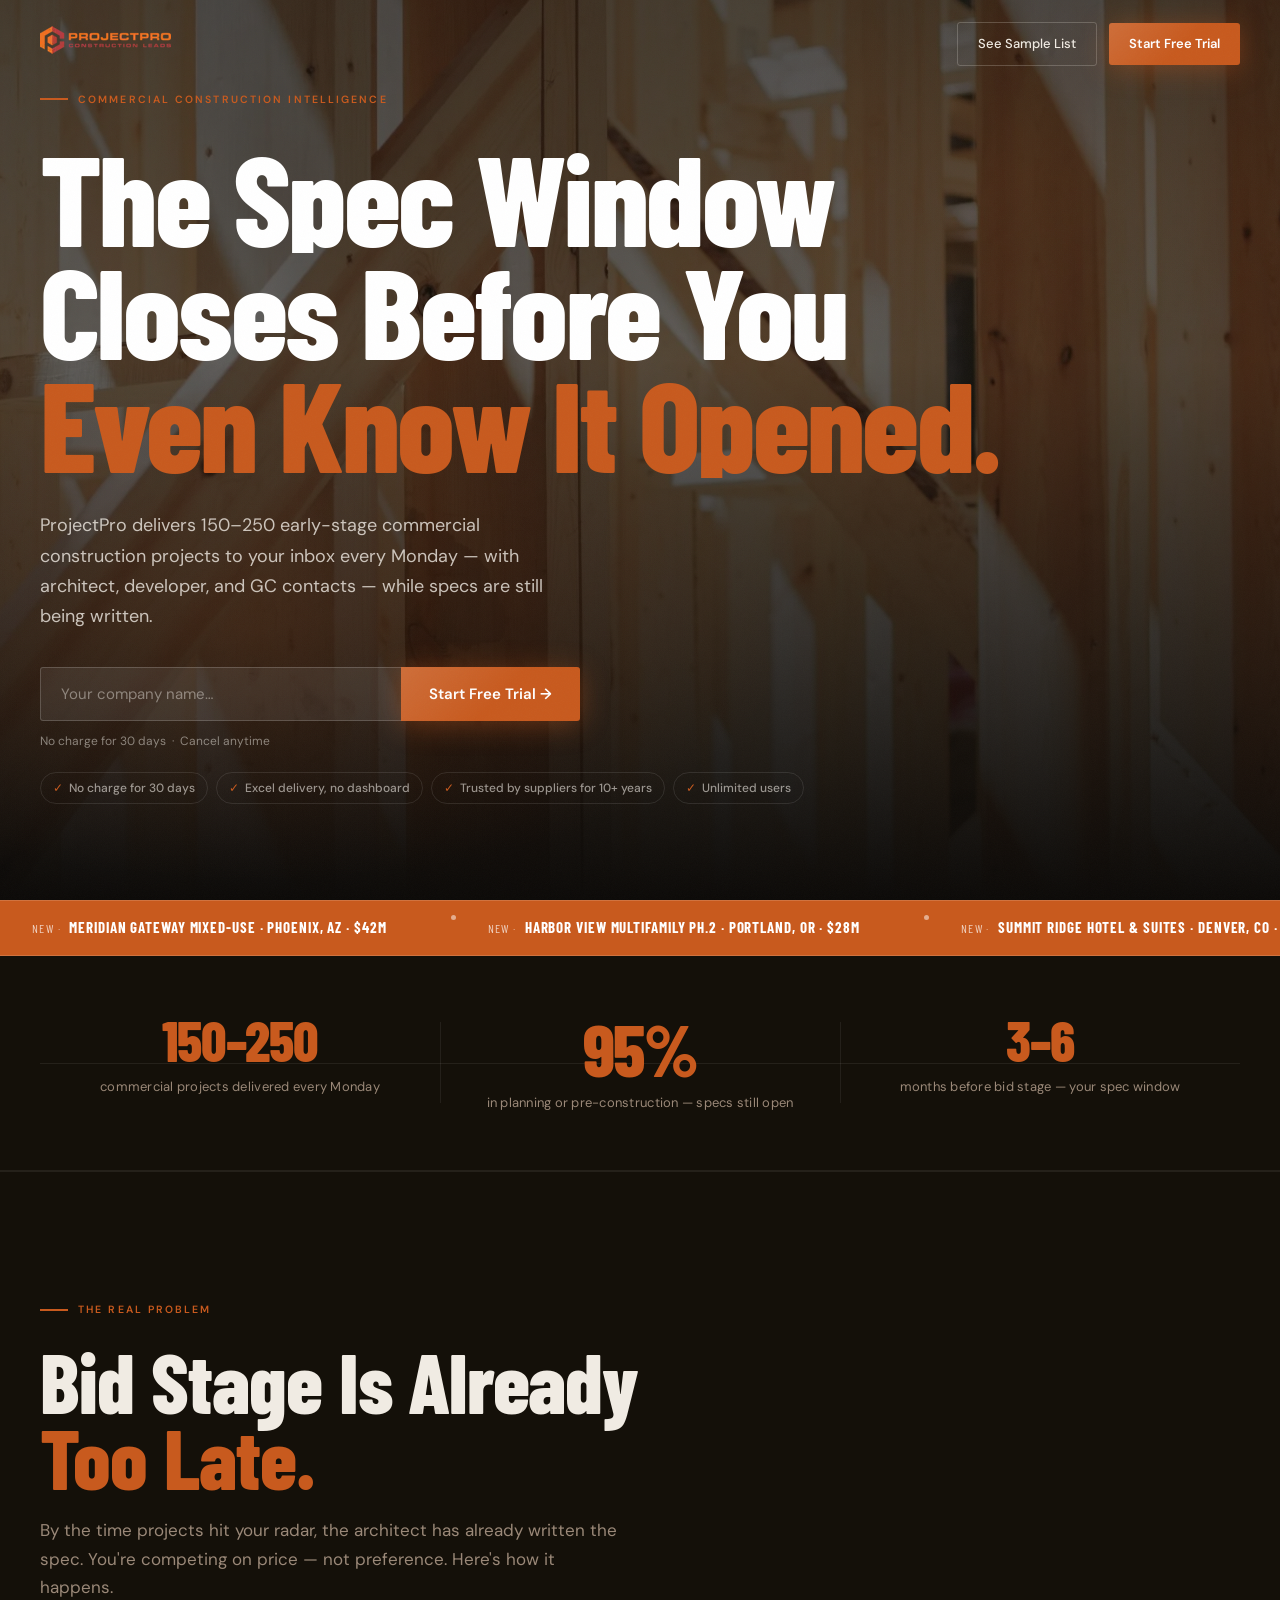
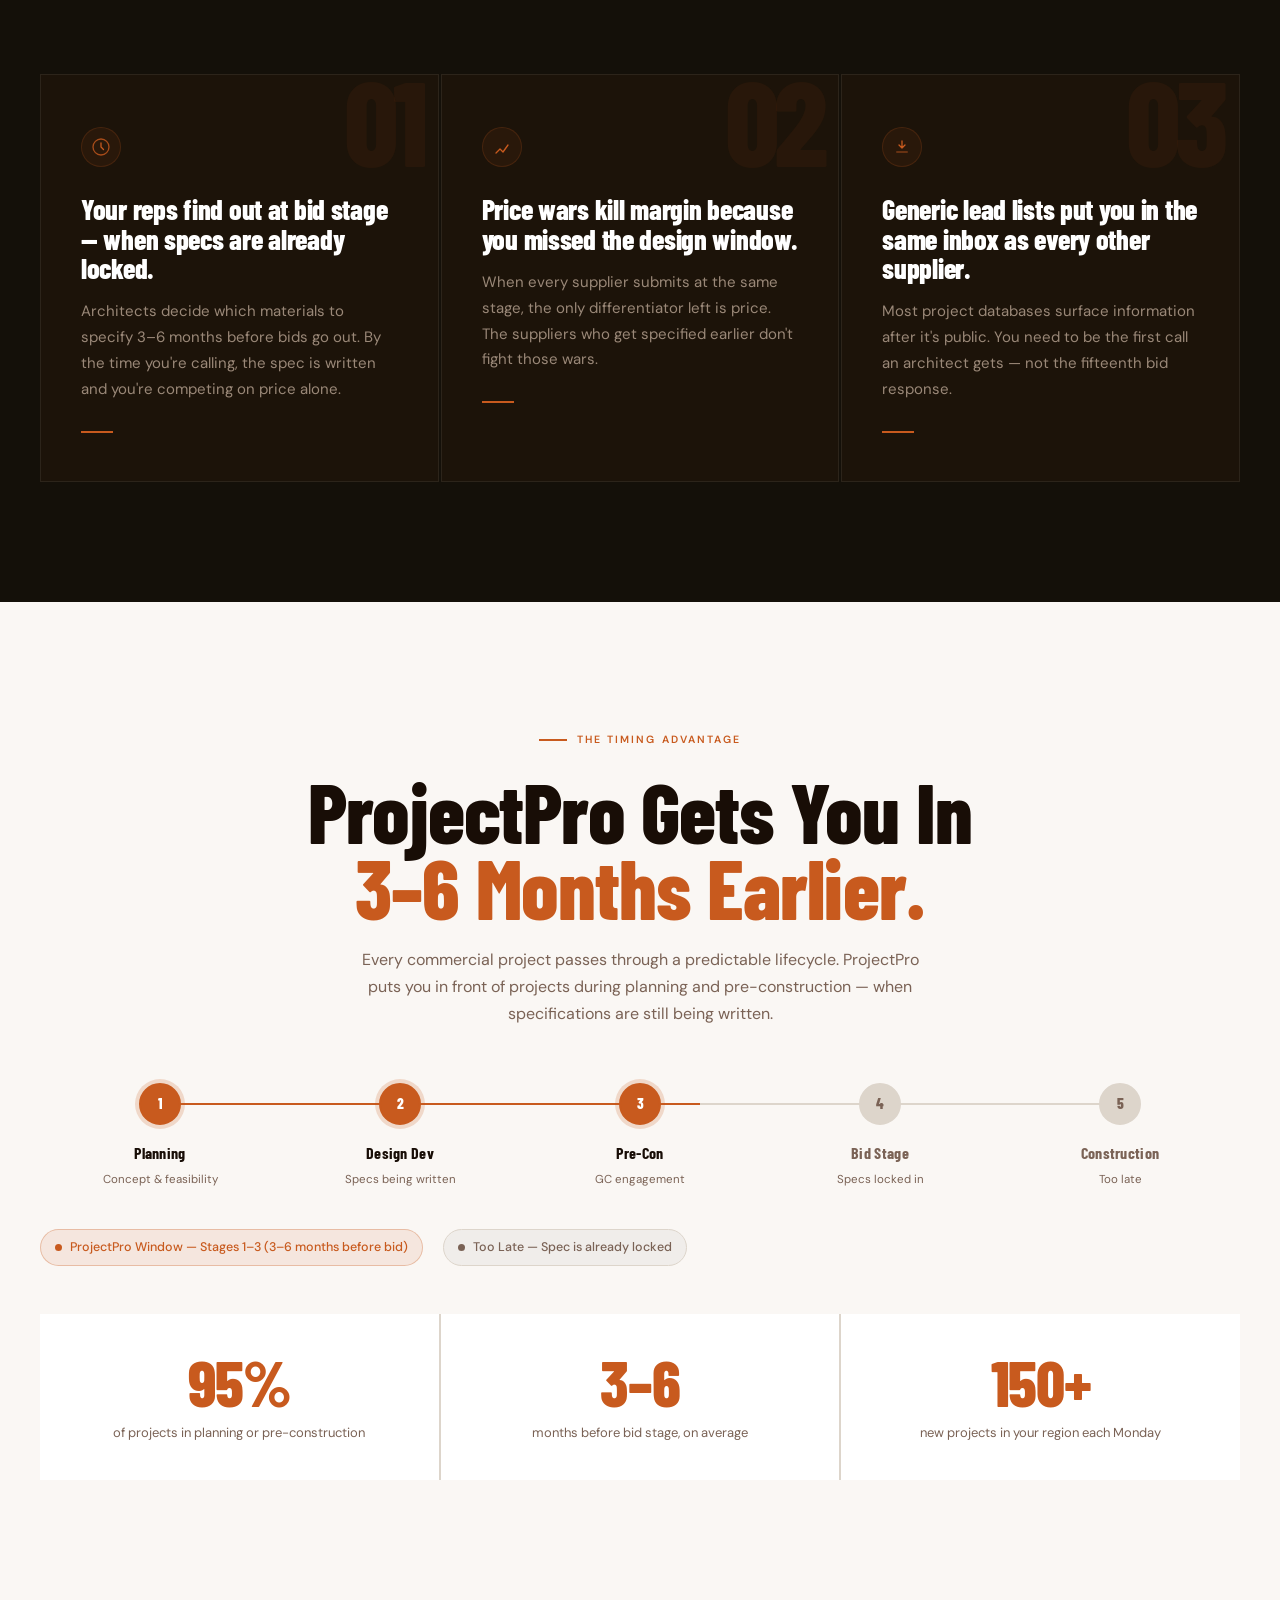
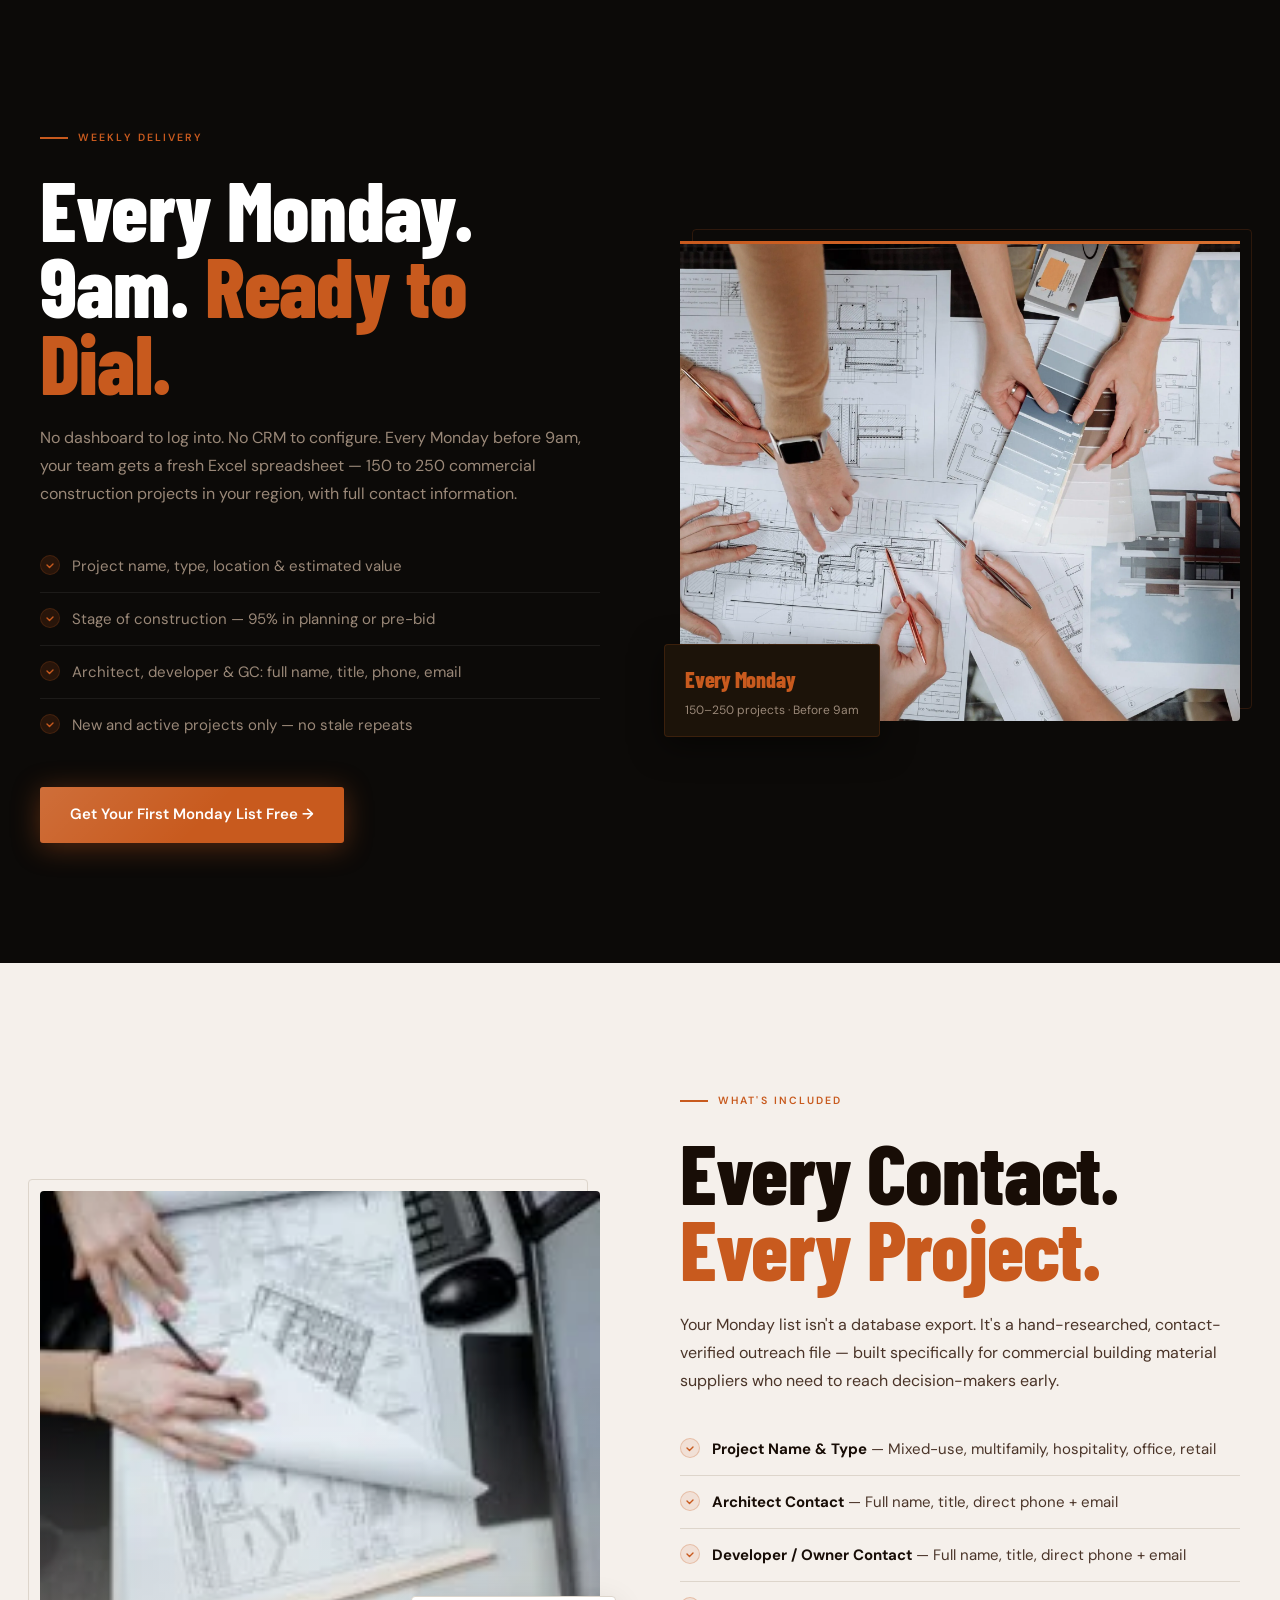
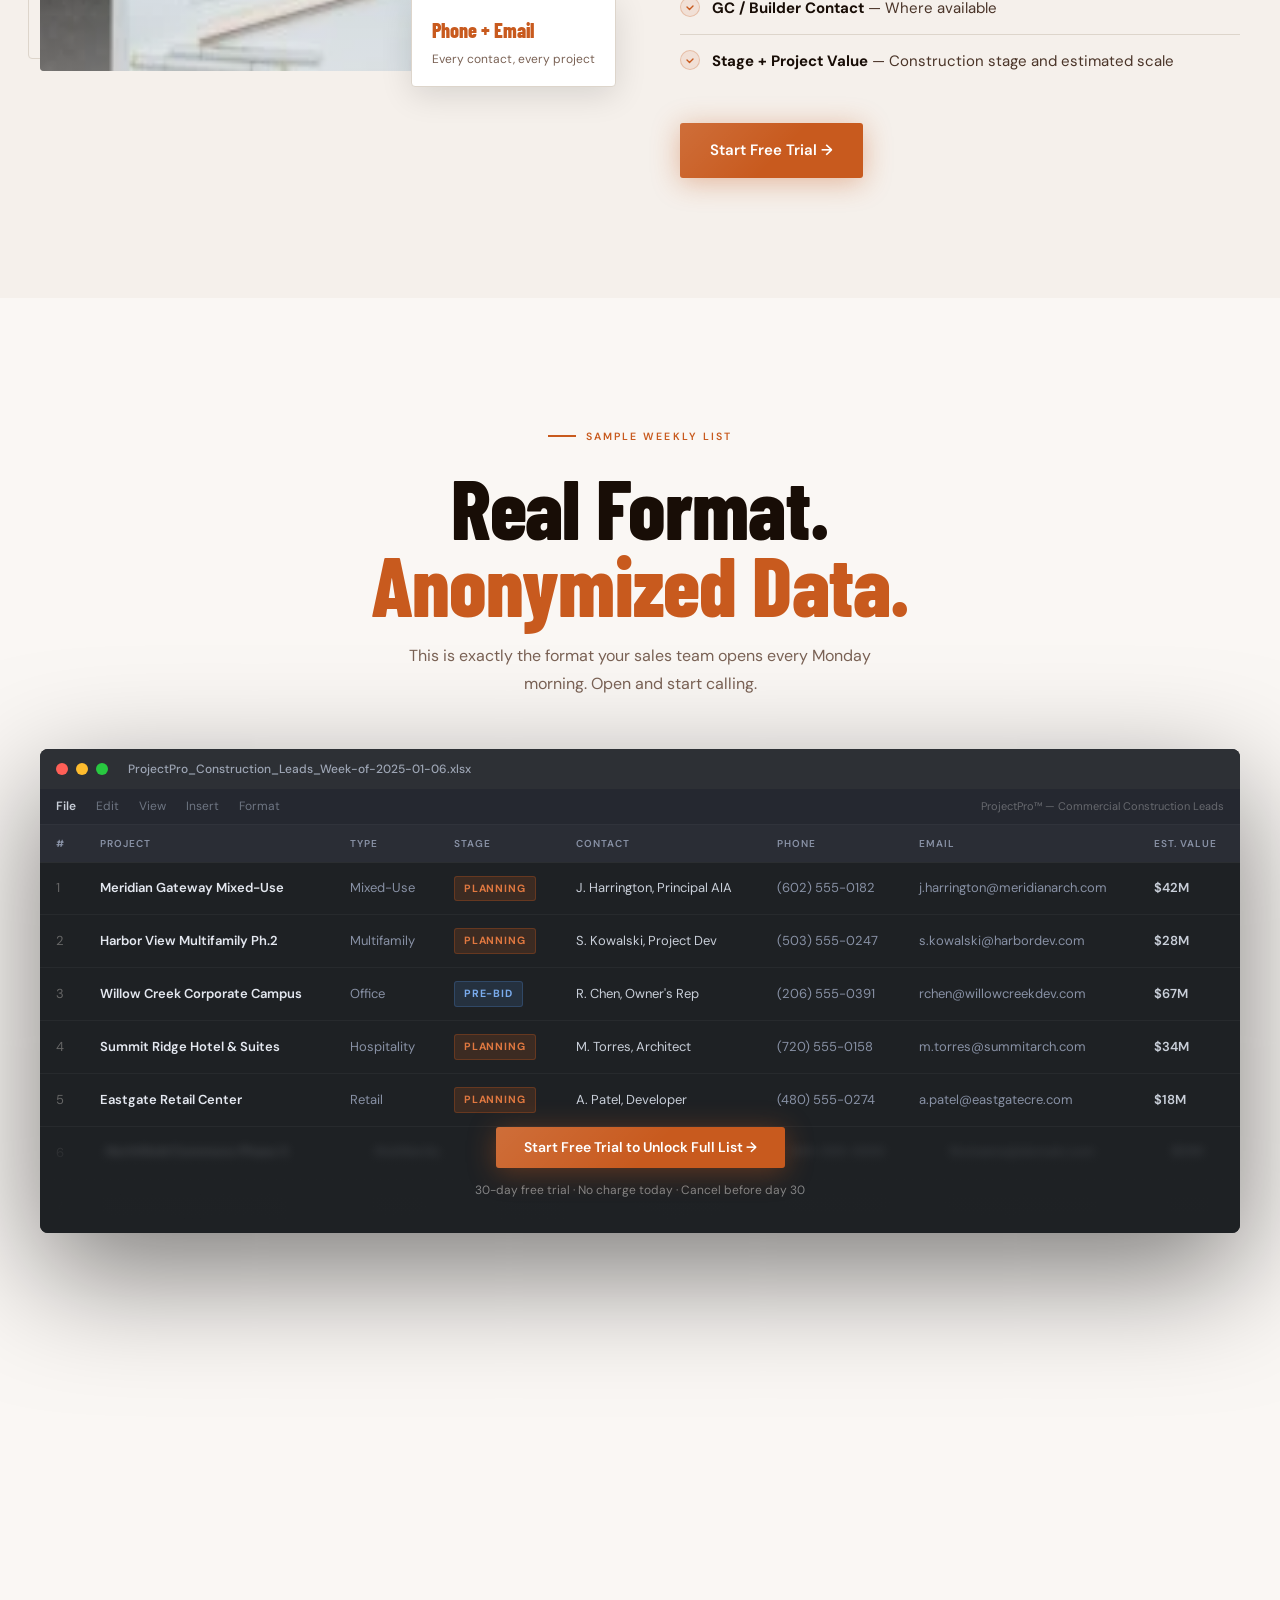
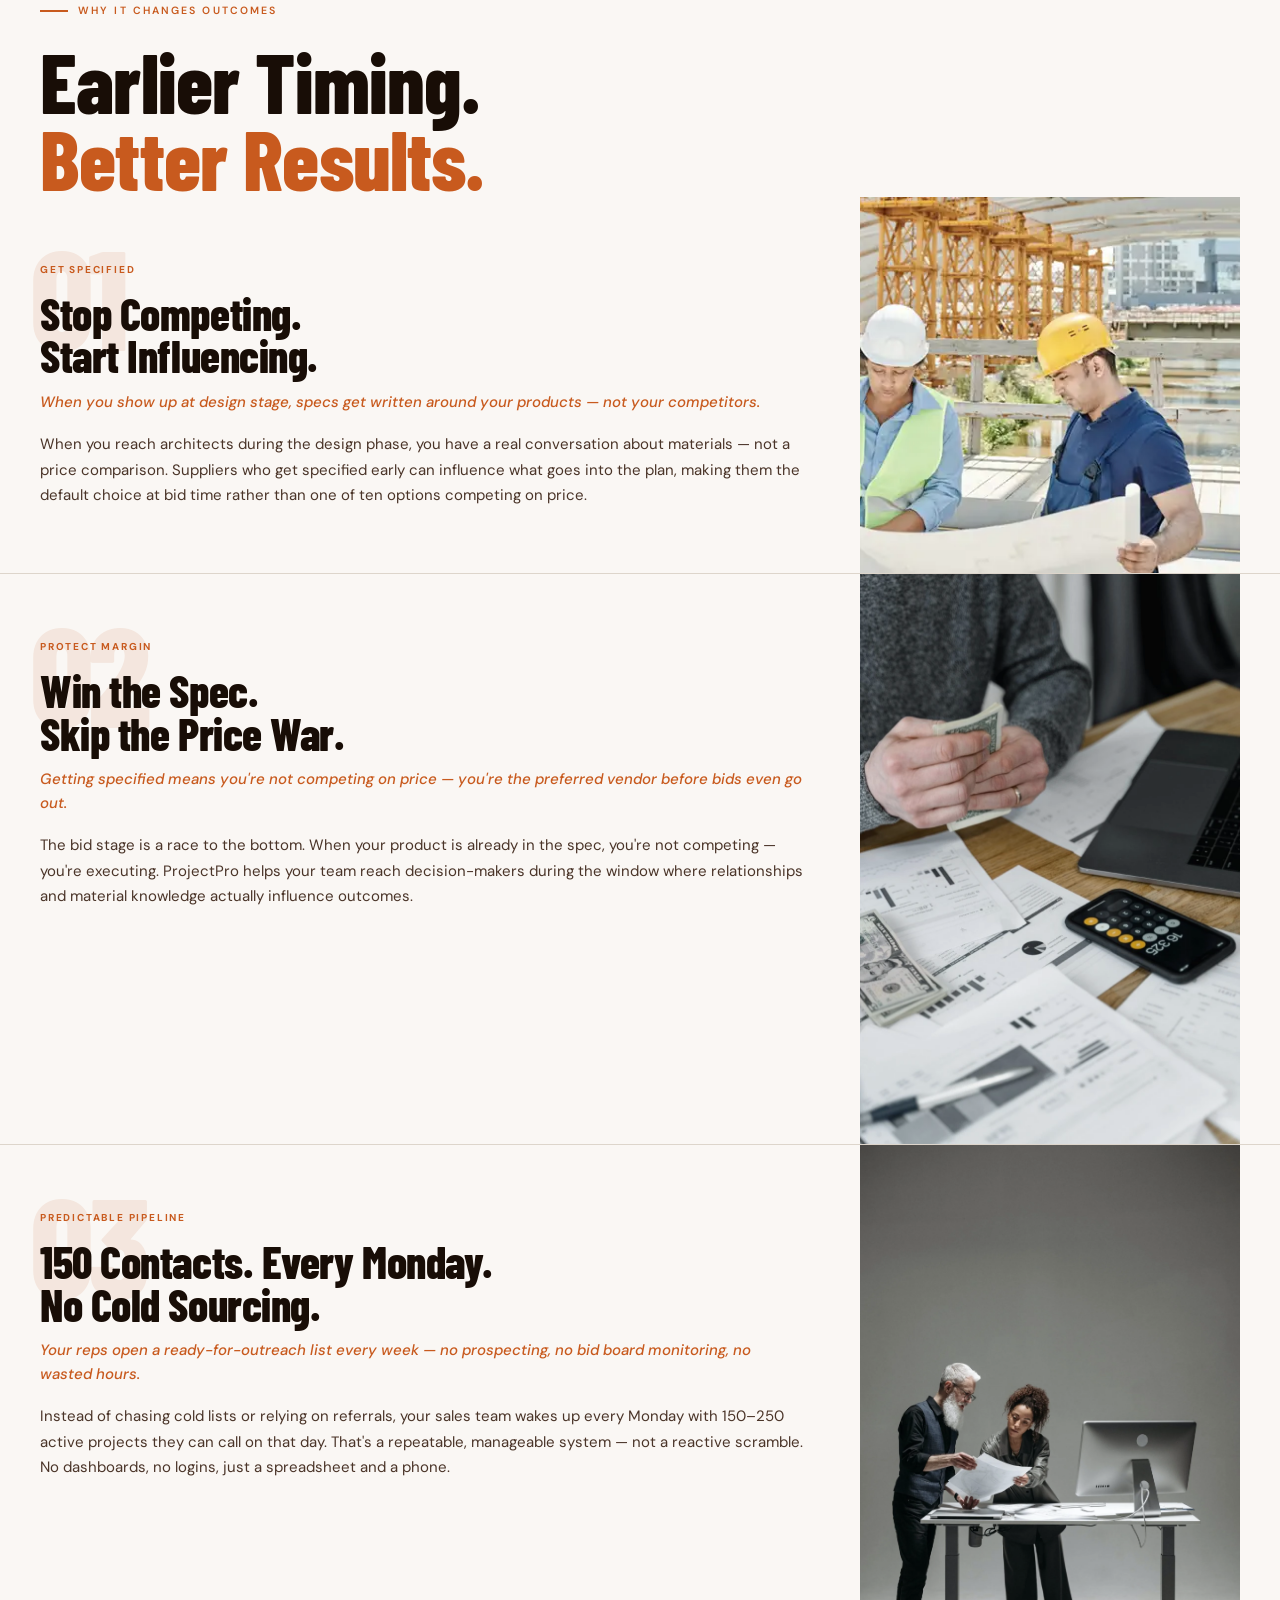
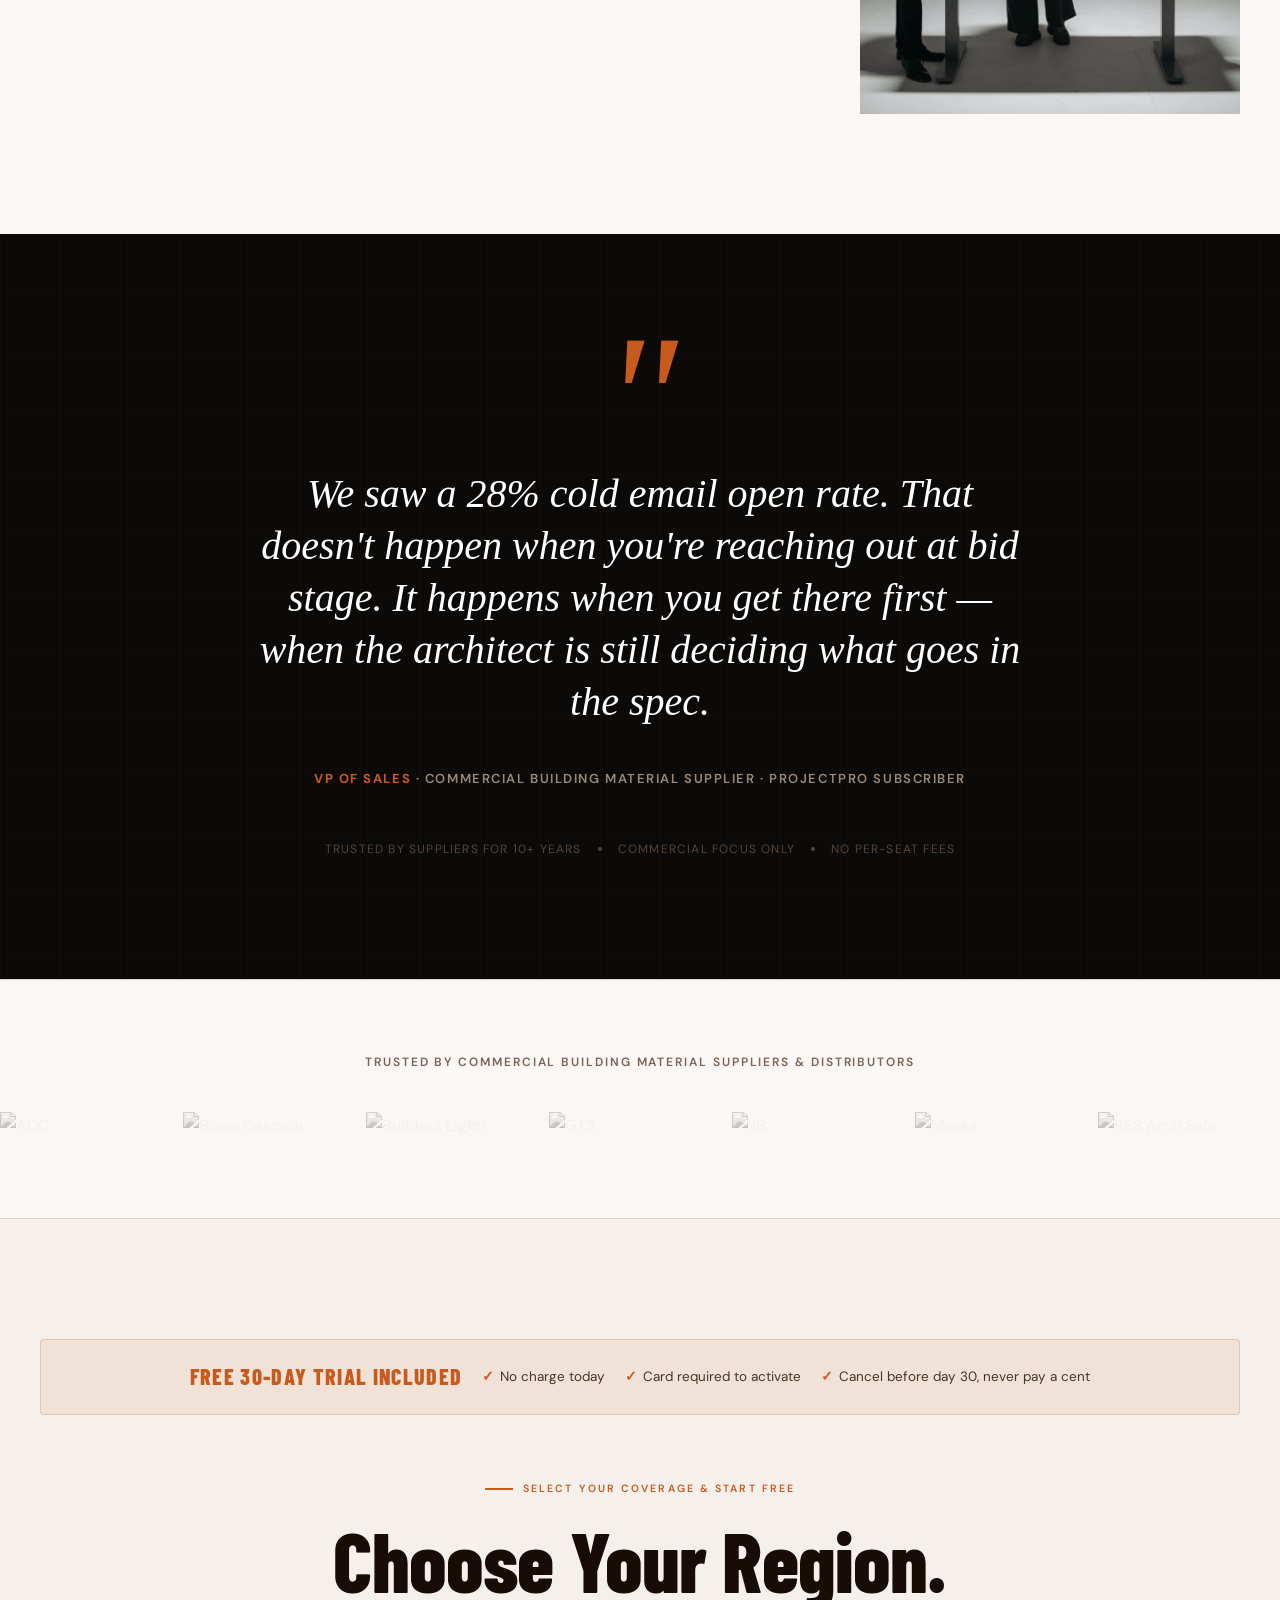
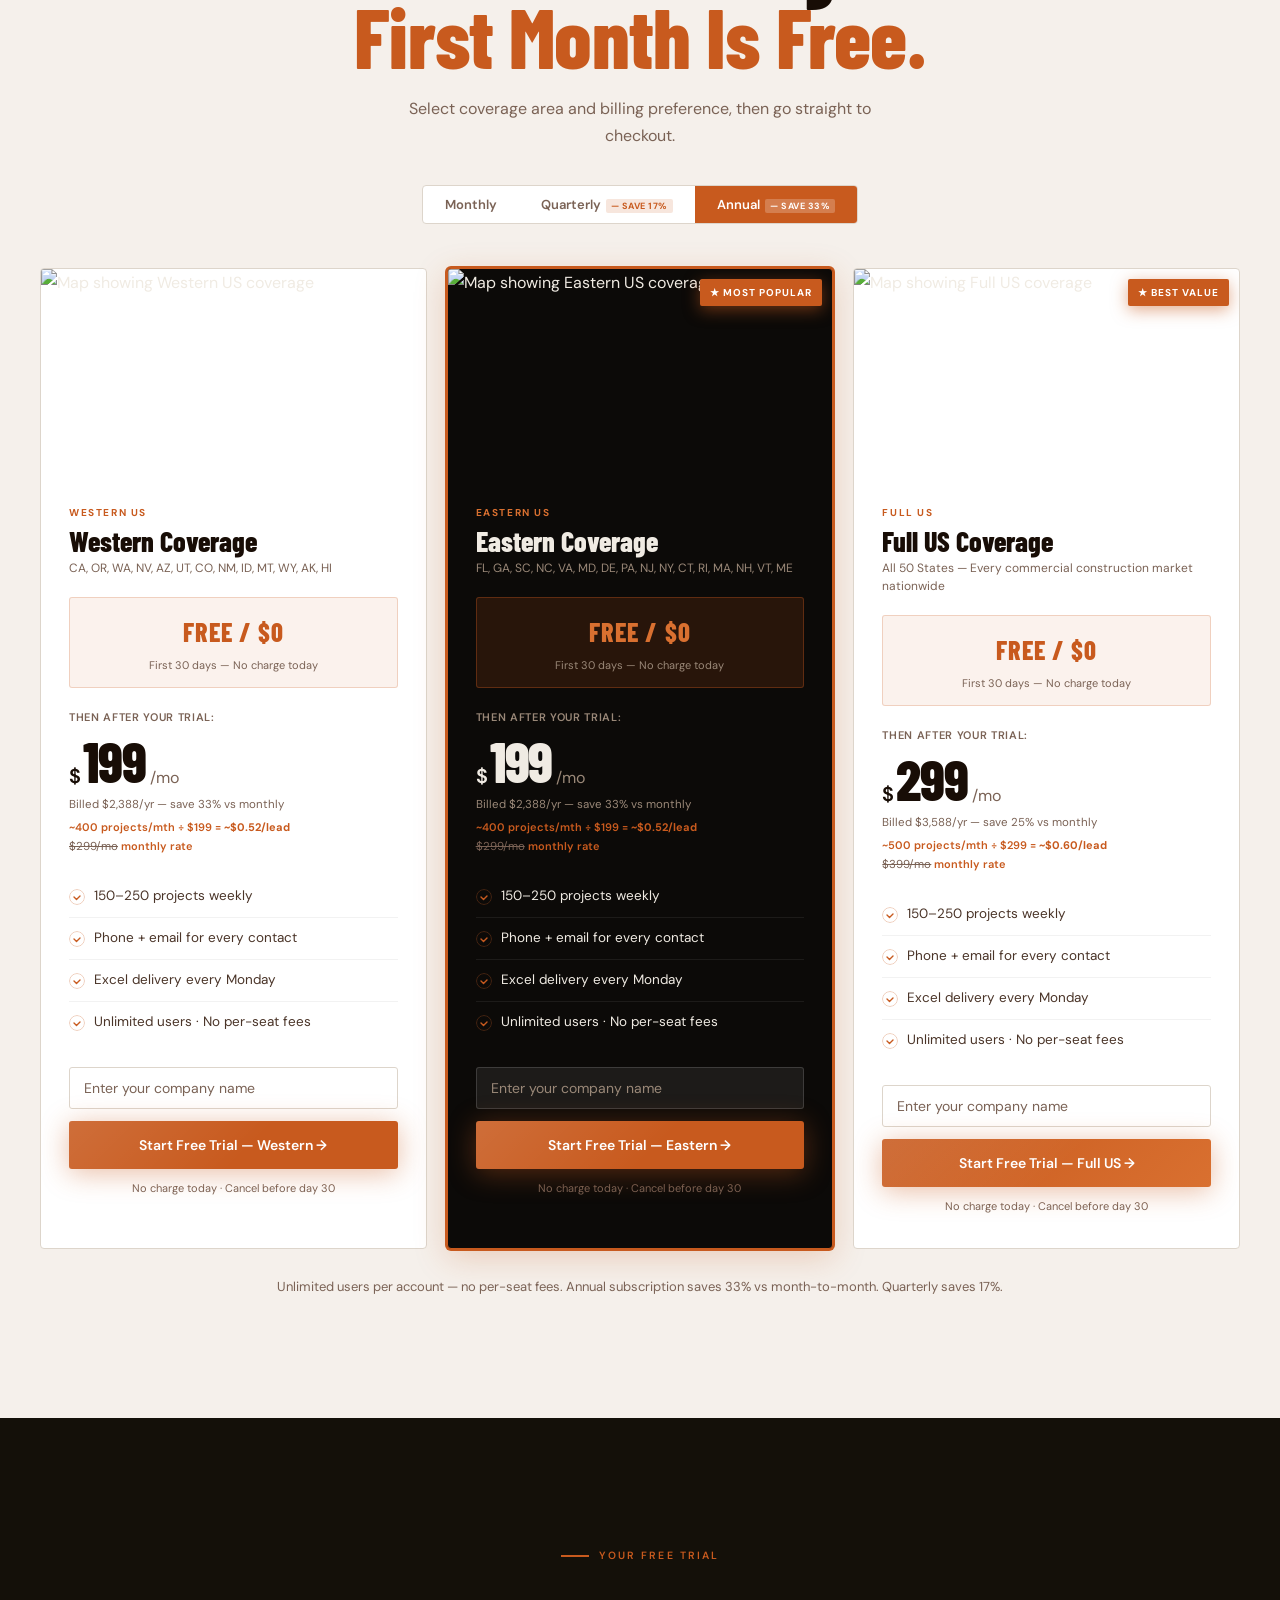
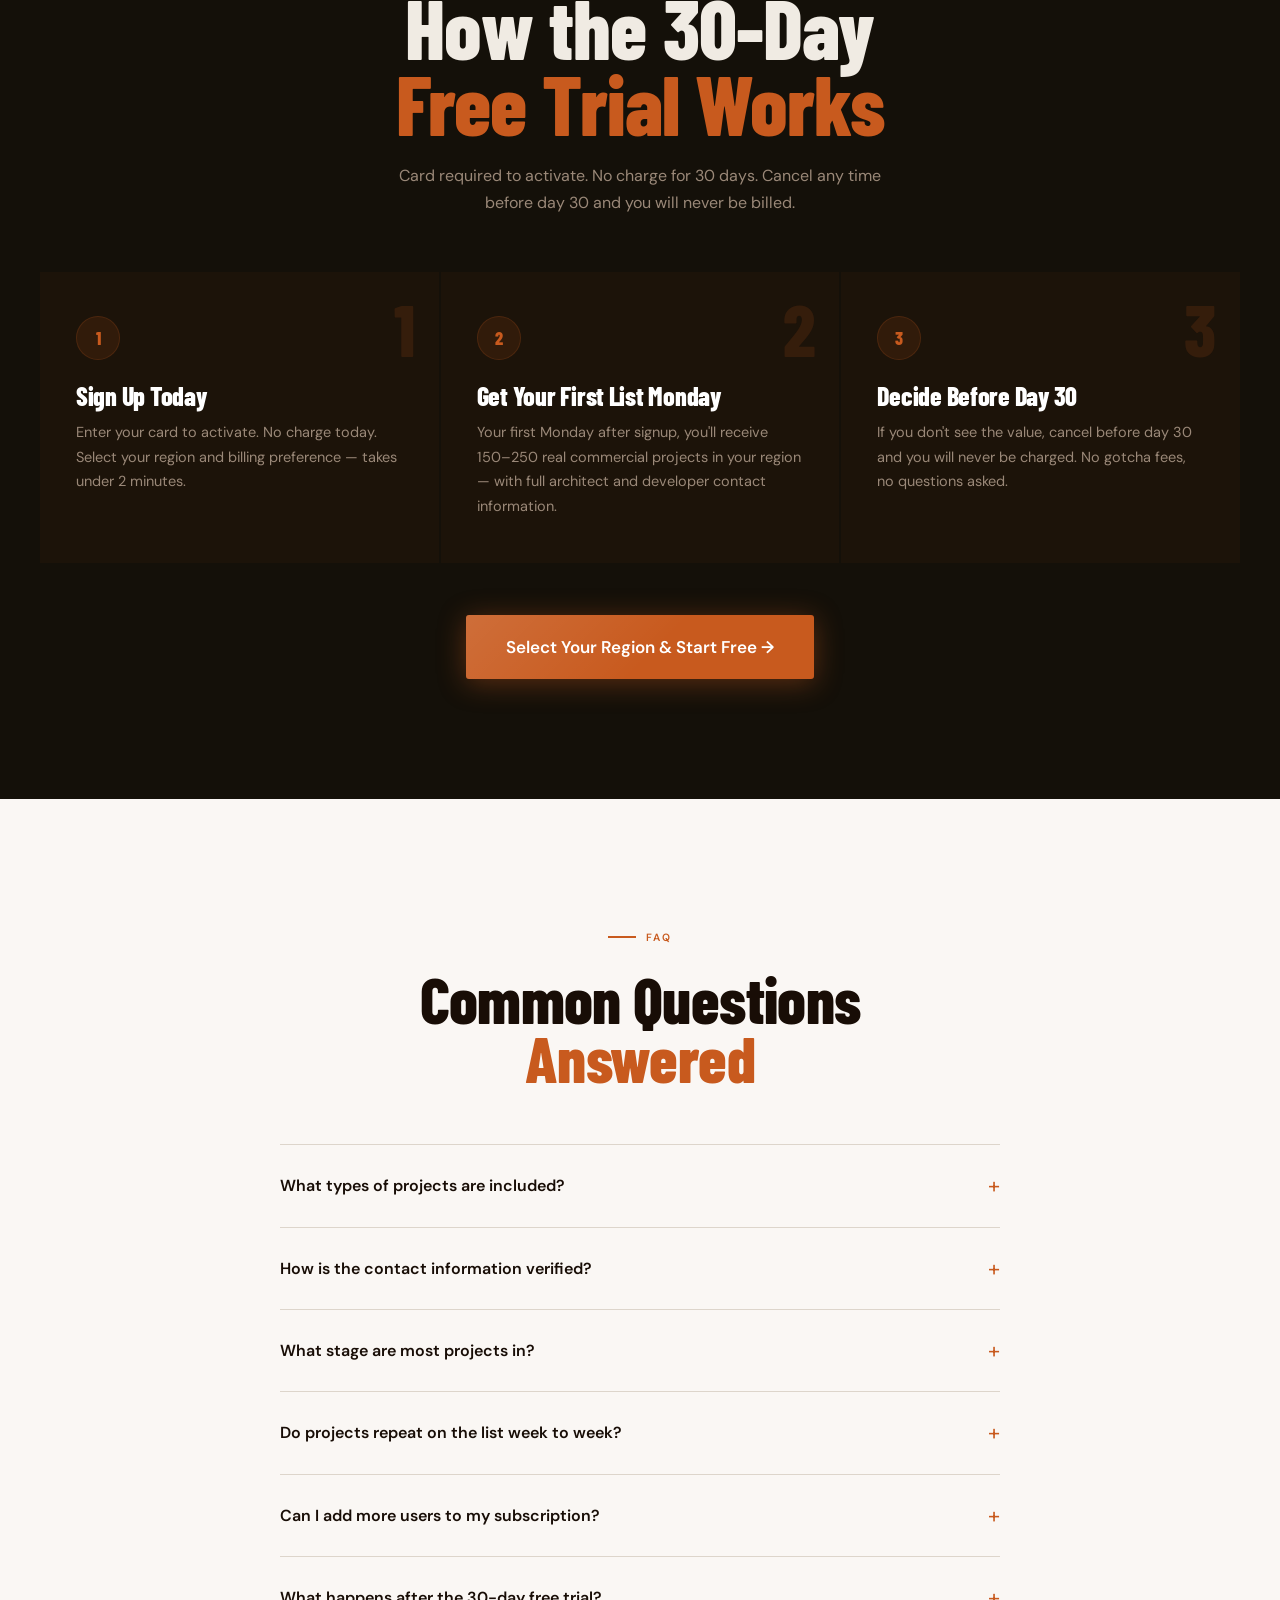
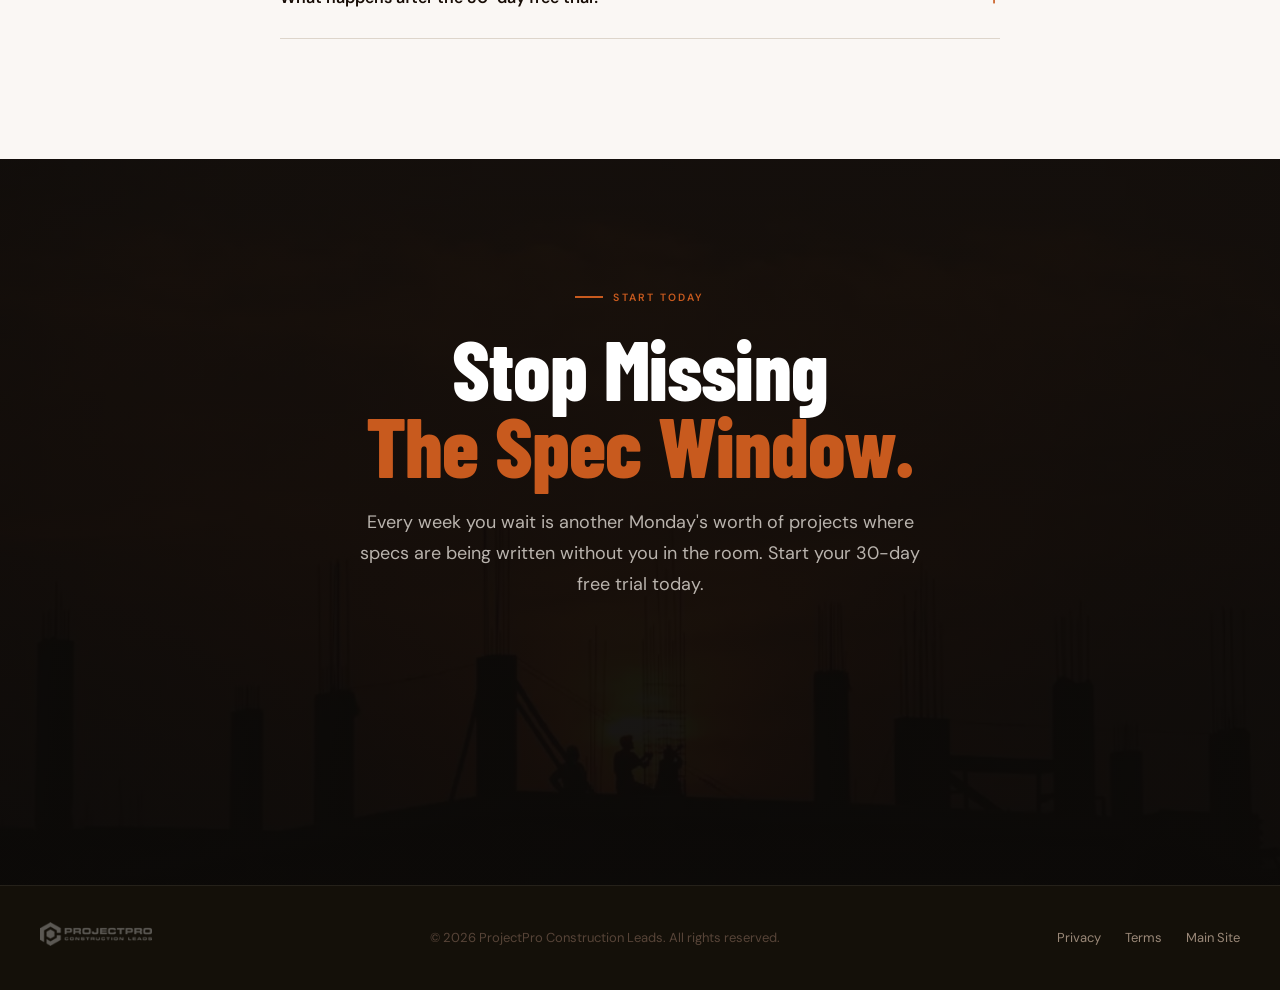
==== commit e0867d50: "Add responsive srcset for logo — serve 1x (2.6 KiB) vs 2x (5.1 KiB) Fixes Lighthouse 'Improve image " ====
--- a/index.html
+++ b/index.html
@@ -11,6 +11,10 @@
   <link rel="preload" as="image" href="brand_assets/hero%20image.webp" fetchpriority="high">
   <link rel="preload" href="https://fonts.googleapis.com/css2?family=Barlow+Condensed:wght@600;700;800&family=DM+Sans:wght@400;500;600&display=swap" as="style" onload="this.onload=null;this.rel='stylesheet'">
   <noscript><link rel="stylesheet" href="https://fonts.googleapis.com/css2?family=Barlow+Condensed:wght@600;700;800&family=DM+Sans:wght@400;500;600&display=swap"></noscript>
+  <!-- Meta Pixel — async (non-blocking, fires PageView immediately for Landing Page View attribution) -->
+  <script>!function(f,b,e,v,n,t,s){if(f.fbq)return;n=f.fbq=function(){n.callMethod?n.callMethod.apply(n,arguments):n.queue.push(arguments)};if(!f._fbq)f._fbq=n;n.push=n;n.loaded=!0;n.version='2.0';n.queue=[];t=b.createElement(e);t.async=!0;t.src=v;s=b.getElementsByTagName(e)[0];s.parentNode.insertBefore(t,s)}(window,document,'script','https://connect.facebook.net/en_US/fbevents.js');fbq('init','1884444545523884');fbq('track','PageView');</script>
+  <noscript><img height="1" width="1" style="display:none" src="https://www.facebook.com/tr?id=1884444545523884&ev=PageView&noscript=1"/></noscript>
+  <!-- End Meta Pixel -->
   <style>:root{--coal:#0C0A08;--deep:#141009;--raised:#1C1309;--panel:#201507;--orange:#C85A1E;--orange-lt:#D97030;--orange-dk:#A84A14;--glow:rgba(200,90,30,0.22);--border:rgba(200,90,30,0.18);--dim-border:rgba(255,255,255,0.07);--text:#F0EBE3;--muted:#9A8878;--dim:#574438;--cream:#F5F0EB;--ivory:#FAF7F4;--warm:#EDE6DF;--stone:#DDD5CB;--lt-text:#180D06;--lt-body:#4A3428;--lt-muted:#7A6255;}*,*::before,*::after{box-sizing:border-box;margin:0;padding:0;}html{scroll-behavior:smooth;}body{background:var(--coal);color:var(--text);font-family:'DM Sans',sans-serif;font-weight:400;line-height:1.7;overflow-x:hidden;}body::after{content:'';position:fixed;inset:0;pointer-events:none;z-index:9999;opacity:0.028;background-image:url("data:image/svg+xml,%3Csvg viewBox='0 0 256 256' xmlns='http://www.w3.org/2000/svg'%3E%3Cfilter id='n'%3E%3CfeTurbulence type='fractalNoise' baseFrequency='0.9' numOctaves='4' stitchTiles='stitch'/%3E%3C/filter%3E%3Crect width='100%25' height='100%25' filter='url(%23n)'/%3E%3C/svg%3E");background-size:200px 200px;}.container{max-width:1280px;margin:0 auto;padding:0 40px;}h1,h2,h3{font-family:'Barlow Condensed',sans-serif;font-weight:800;line-height:0.92;letter-spacing:-0.01em;}.display-xl{font-size:clamp(72px,9vw,130px);}.display-lg{font-size:clamp(56px,6.5vw,96px);}.display-md{font-size:clamp(44px,5vw,72px);}.display-sm{font-size:clamp(36px,4vw,56px);}.sec-label{display:inline-flex;align-items:center;gap:10px;font-family:'DM Sans',sans-serif;font-weight:600;font-size:10.5px;letter-spacing:0.2em;text-transform:uppercase;color:var(--orange);margin-bottom:24px;}.sec-label::before{content:'';display:block;width:28px;height:2px;background:var(--orange);flex-shrink:0;}.orange{color:var(--orange);}.rv{opacity:0;transform:translateY(32px);transition:opacity 0.7s ease,transform 0.7s ease;}.rv.show{opacity:1;transform:translateY(0);}.rv-left{opacity:0;transform:translateX(-32px);transition:opacity 0.7s ease,transform 0.7s ease;}.rv-right{opacity:0;transform:translateX(32px);transition:opacity 0.7s ease,transform 0.7s ease;}.rv-left.show,.rv-right.show{opacity:1;transform:translateX(0);}.rv-d1{transition-delay:0.1s;}.rv-d2{transition-delay:0.2s;}.rv-d3{transition-delay:0.3s;}.rv-d4{transition-delay:0.4s;}.rv-d5{transition-delay:0.5s;}.btn-primary{display:inline-flex;align-items:center;gap:8px;background:var(--orange);color:#fff;font-family:'DM Sans',sans-serif;font-weight:600;font-size:15px;padding:15px 30px;border-radius:3px;text-decoration:none;border:none;cursor:pointer;transition:background 0.2s ease,transform 0.2s ease,box-shadow 0.2s ease;box-shadow:0 4px 28px rgba(200,90,30,0.4);position:relative;overflow:hidden;}.btn-primary::after{content:'';position:absolute;inset:0;background:linear-gradient(135deg,rgba(255,255,255,0.12) 0%,transparent 55%);pointer-events:none;}.btn-primary:hover{background:var(--orange-lt);transform:translateY(-2px);box-shadow:0 8px 36px rgba(200,90,30,0.55);}.btn-primary:focus-visible{outline:2px solid var(--orange);outline-offset:3px;}.btn-primary:active{transform:translateY(0);}.btn-outline{display:inline-flex;align-items:center;gap:8px;background:transparent;color:var(--text);font-family:'DM Sans',sans-serif;font-weight:500;font-size:15px;padding:14px 28px;border-radius:3px;text-decoration:none;border:1px solid rgba(240,235,228,0.22);cursor:pointer;transition:border-color 0.2s ease,color 0.2s ease,transform 0.2s ease;}.btn-outline:hover{border-color:var(--orange);color:var(--orange);transform:translateY(-2px);}.btn-outline:focus-visible{outline:2px solid var(--orange);outline-offset:3px;}.btn-outline-dk{display:inline-flex;align-items:center;gap:8px;background:transparent;color:var(--lt-body);font-family:'DM Sans',sans-serif;font-weight:500;font-size:15px;padding:14px 28px;border-radius:3px;text-decoration:none;border:1px solid var(--stone);cursor:pointer;transition:border-color 0.2s ease,color 0.2s ease,transform 0.2s ease;}.btn-outline-dk:hover{border-color:var(--orange);color:var(--orange);transform:translateY(-2px);}#nav{position:fixed;top:0;left:0;right:0;z-index:1000;padding:22px 0;transition:background 0.3s ease,border-color 0.3s ease,padding 0.3s ease;border-bottom:1px solid transparent;}#nav.solid{background:rgba(12,10,8,0.95);backdrop-filter:blur(16px);-webkit-backdrop-filter:blur(16px);border-bottom-color:rgba(200,90,30,0.12);padding:14px 0;}.nav-inner{max-width:1280px;margin:0 auto;padding:0 40px;display:flex;align-items:center;justify-content:space-between;gap:24px;}.nav-logo{height:28px;width:auto;}.nav-cta-wrap{display:flex;align-items:center;gap:12px;}#hero{position:relative;min-height:100vh;display:flex;flex-direction:column;justify-content:flex-end;padding:80px 0 96px;overflow:hidden;}.hero-bg{position:absolute;inset:0;z-index:0;background-image:url('brand_assets/hero image.webp');background-size:cover;background-position:center 30%;transform:scale(1.04);}.hero-bg-overlay{position:absolute;inset:0;z-index:1;background:linear-gradient( to bottom,rgba(12,10,8,0.72) 0%,rgba(12,10,8,0.65) 40%,rgba(12,10,8,0.88) 80%,rgba(12,10,8,1) 100% );}.hero-bg-gradient{position:absolute;inset:0;z-index:2;background:radial-gradient(ellipse 60% 40% at 20% 70%,rgba(200,90,30,0.12) 0%,transparent 70%),radial-gradient(ellipse 40% 30% at 80% 20%,rgba(200,90,30,0.06) 0%,transparent 70%);}.hero-content{position:relative;z-index:3;max-width:1280px;margin:0 auto;padding:0 40px;width:100%;}@keyframes lineMask{from{clip-path:inset(0 100% 0 0);}to{clip-path:inset(0 0% 0 0);}}@keyframes fadeUp{from{opacity:0;transform:translateY(24px);}to{opacity:1;transform:translateY(0);}}.hero-line{display:block;overflow:hidden;clip-path:inset(0 100% 0 0);animation:lineMask 0.95s cubic-bezier(0.76,0,0.24,1) both;}.hero-line:nth-child(1){animation-delay:0.15s;}.hero-line:nth-child(2){animation-delay:0.38s;}.hero-line:nth-child(3){animation-delay:0.61s;}.hero-sub{animation:fadeUp 0.7s ease 1.0s both;}.hero-ctas{animation:fadeUp 0.7s ease 1.15s both;}.hero-chips{animation:fadeUp 0.6s ease 1.3s both;}.hero-label{animation:fadeUp 0.6s ease 0.05s both;}.hero-h1{font-family:'Barlow Condensed',sans-serif;font-weight:800;font-size:clamp(70px,10vw,140px);line-height:0.88;letter-spacing:-0.02em;color:#fff;margin-bottom:32px;}.hero-h1 em{color:var(--orange);font-style:normal;}.hero-p{font-size:18px;color:rgba(240,235,228,0.8);line-height:1.68;max-width:540px;margin-bottom:36px;}.trust-chips{display:flex;flex-wrap:wrap;gap:8px;margin-top:20px;}.trust-chip{display:inline-flex;align-items:center;gap:6px;font-family:'DM Sans',sans-serif;font-size:12px;font-weight:500;color:rgba(240,235,228,0.6);border:1px solid rgba(255,255,255,0.1);padding:5px 12px;border-radius:40px;}.trust-chip .chk{color:var(--orange);}#ticker{background:var(--orange);padding:14px 0;overflow:hidden;border-top:1px solid rgba(255,255,255,0.15);border-bottom:1px solid rgba(255,255,255,0.15);}@keyframes tickerMove{from{transform:translateX(0);}to{transform:translateX(-50%);}}.ticker-track{display:flex;white-space:nowrap;animation:tickerMove 38s linear infinite;}.ticker-track:hover{animation-play-state:paused;}.ticker-item{display:inline-flex;align-items:center;gap:0;padding:0 32px;font-family:'Barlow Condensed',sans-serif;font-weight:700;font-size:15px;letter-spacing:0.06em;text-transform:uppercase;color:#fff;}.ticker-dot{width:5px;height:5px;background:rgba(255,255,255,0.5);border-radius:50%;margin-left:32px;flex-shrink:0;}.ticker-label{font-weight:400;opacity:0.72;font-size:12px;letter-spacing:0.12em;margin-right:8px;}#stats-bar{background:var(--deep);border-bottom:1px solid var(--dim-border);padding:56px 0;}.stats-row{max-width:1280px;margin:0 auto;padding:0 40px;display:grid;grid-template-columns:repeat(3,1fr);gap:0;position:relative;}.stats-row::before{content:'';position:absolute;left:40px;right:40px;top:50%;bottom:auto;height:1px;background:var(--dim-border);}.stat-block{padding:0 40px;text-align:center;position:relative;}.stat-block + .stat-block::before{content:'';position:absolute;left:0;top:10%;bottom:10%;width:1px;background:var(--dim-border);}.stat-val{font-family:'Barlow Condensed',sans-serif;font-weight:800;font-size:72px;line-height:1;color:var(--orange);letter-spacing:-0.02em;}.stat-label{font-size:13px;color:var(--muted);margin-top:8px;font-weight:400;letter-spacing:0.02em;}#problem{background:var(--deep);padding:120px 0;border-top:1px solid var(--dim-border);}.problem-header{max-width:1280px;margin:0 auto 72px;padding:0 40px;}.problem-grid{max-width:1280px;margin:0 auto;padding:0 40px;display:grid;grid-template-columns:repeat(3,1fr);gap:2px;}.prob-card{background:var(--raised);position:relative;overflow:hidden;padding:52px 40px 48px;border:1px solid var(--dim-border);transition:border-color 0.3s ease;}.prob-card:hover{border-color:var(--border);}.prob-num{position:absolute;top:-16px;right:16px;font-family:'Barlow Condensed',sans-serif;font-weight:800;font-size:120px;line-height:1;color:rgba(200,90,30,0.07);pointer-events:none;user-select:none;letter-spacing:-0.05em;}.prob-icon{width:40px;height:40px;border-radius:50%;border:1px solid var(--border);display:flex;align-items:center;justify-content:center;margin-bottom:28px;background:rgba(200,90,30,0.08);}.prob-h3{font-family:'Barlow Condensed',sans-serif;font-weight:800;font-size:28px;line-height:1.05;color:#fff;margin-bottom:16px;letter-spacing:-0.01em;}.prob-p{font-size:15px;color:var(--muted);line-height:1.72;}.prob-line{width:32px;height:2px;background:var(--orange);margin-top:28px;}#mechanism{background:var(--ivory);padding:120px 0;}.mech-inner{max-width:1280px;margin:0 auto;padding:0 40px;}.tl-track{position:relative;display:grid;grid-template-columns:repeat(5,1fr);gap:0;margin:56px 0 40px;}.tl-line{position:absolute;left:10%;right:10%;top:20px;height:2px;background:var(--stone);z-index:0;}.tl-line-fill{position:absolute;left:10%;width:45%;top:20px;height:2px;background:var(--orange);z-index:1;}.tl-node{display:flex;flex-direction:column;align-items:center;position:relative;z-index:2;}.tl-dot{width:42px;height:42px;border-radius:50%;display:flex;align-items:center;justify-content:center;font-family:'Barlow Condensed',sans-serif;font-weight:800;font-size:15px;background:var(--stone);color:var(--lt-muted);border:2px solid var(--stone);margin-bottom:14px;transition:all 0.3s ease;}.tl-dot.active{background:var(--orange);color:#fff;border-color:var(--orange);box-shadow:0 0 0 4px rgba(200,90,30,0.2);}.tl-label{font-family:'Barlow Condensed',sans-serif;font-weight:700;font-size:16px;color:var(--lt-muted);letter-spacing:0.02em;}.tl-label.active{color:var(--lt-text);}.tl-sub{font-size:11.5px;color:var(--lt-muted);margin-top:6px;text-align:center;line-height:1.4;}.tl-legend{display:flex;flex-wrap:wrap;gap:20px;margin-top:8px;}.tl-pill{display:inline-flex;align-items:center;gap:8px;font-size:12.5px;font-weight:500;color:var(--lt-body);background:var(--warm);border:1px solid var(--stone);padding:7px 14px;border-radius:40px;}.tl-pill.active{background:rgba(200,90,30,0.1);border-color:rgba(200,90,30,0.3);color:var(--orange);}.tl-pill-dot{width:7px;height:7px;border-radius:50%;background:var(--orange);flex-shrink:0;}.tl-pill.inactive .tl-pill-dot{background:var(--lt-muted);}.tl-pill.inactive{background:rgba(0,0,0,0.04);border-color:var(--stone);color:var(--lt-muted);}.tl-stats{display:grid;grid-template-columns:repeat(3,1fr);gap:2px;margin-top:48px;background:var(--stone);}.tl-stat{background:#fff;padding:36px 32px;text-align:center;}.tl-stat-val{font-family:'Barlow Condensed',sans-serif;font-weight:800;font-size:64px;line-height:1;color:var(--orange);letter-spacing:-0.02em;}.tl-stat-label{font-size:13px;color:var(--lt-muted);margin-top:8px;}.split-wrap{max-width:1280px;margin:0 auto;padding:0 40px;display:grid;grid-template-columns:1fr 1fr;gap:80px;align-items:center;}.split-wrap.reverse{direction:rtl;}.split-wrap.reverse > *{direction:ltr;}.photo-frame{position:relative;border-radius:4px;overflow:visible;}.photo-frame img{width:100%;height:480px;object-fit:cover;border-radius:4px;display:block;}.photo-frame::before{content:'';position:absolute;top:-12px;right:-12px;bottom:12px;left:12px;border:1px solid var(--border);border-radius:4px;z-index:-1;}.photo-badge{position:absolute;bottom:-16px;left:-16px;background:var(--raised);border:1px solid var(--border);padding:16px 20px;border-radius:4px;box-shadow:0 8px 32px rgba(0,0,0,0.5);}.photo-badge-val{font-family:'Barlow Condensed',sans-serif;font-weight:800;font-size:22px;color:var(--orange);letter-spacing:-0.01em;}.photo-badge-label{font-size:12px;color:var(--muted);margin-top:2px;}.photo-frame-lt{position:relative;border-radius:4px;overflow:visible;}.photo-frame-lt img{width:100%;height:480px;object-fit:cover;border-radius:4px;display:block;}.photo-frame-lt::before{content:'';position:absolute;top:-12px;left:-12px;bottom:12px;right:12px;border:1px solid var(--stone);border-radius:4px;z-index:-1;}.photo-badge-lt{position:absolute;bottom:-16px;right:-16px;background:#fff;border:1px solid var(--stone);padding:16px 20px;border-radius:4px;box-shadow:0 8px 32px rgba(0,0,0,0.12);}.photo-badge-lt-val{font-family:'Barlow Condensed',sans-serif;font-weight:800;font-size:20px;color:var(--orange);}.photo-badge-lt-label{font-size:12px;color:var(--lt-muted);margin-top:2px;}.feature-bullets{list-style:none;margin-top:28px;}.feature-bullets li{display:flex;align-items:flex-start;gap:12px;padding:14px 0;border-bottom:1px solid var(--dim-border);font-size:15px;color:var(--muted);line-height:1.6;}.feature-bullets li:last-child{border-bottom:none;}.feature-bullets .chk{width:20px;height:20px;border-radius:50%;background:rgba(200,90,30,0.15);border:1px solid var(--border);display:flex;align-items:center;justify-content:center;flex-shrink:0;margin-top:1px;}.feature-bullets-lt{list-style:none;margin-top:28px;}.feature-bullets-lt li{display:flex;align-items:flex-start;gap:12px;padding:14px 0;border-bottom:1px solid var(--stone);font-size:15px;color:var(--lt-body);line-height:1.6;}.feature-bullets-lt li:last-child{border-bottom:none;}.feature-bullets-lt .chk-lt{width:20px;height:20px;border-radius:50%;background:rgba(200,90,30,0.1);border:1px solid rgba(200,90,30,0.25);display:flex;align-items:center;justify-content:center;flex-shrink:0;margin-top:1px;}.excel-window{background:#1e2124;border-radius:8px;overflow:hidden;box-shadow:0 40px 120px rgba(0,0,0,0.5),0 0 0 1px rgba(255,255,255,0.06);}.excel-titlebar{background:#2d3035;padding:10px 16px;display:flex;align-items:center;gap:8px;}.win-dot{width:12px;height:12px;border-radius:50%;}.win-dot-r{background:#ff5f57;}.win-dot-y{background:#febc2e;}.win-dot-g{background:#28c840;}.win-filename{font-size:12px;color:#9da5b4;margin-left:12px;font-weight:500;}.excel-toolbar{background:#252830;padding:7px 16px;display:flex;align-items:center;gap:20px;font-size:12px;color:#6e7582;border-bottom:1px solid rgba(255,255,255,0.05);}.table-wrap{overflow-x:auto;}table.data-table{width:100%;border-collapse:collapse;font-size:13px;}table.data-table th{background:#2a2d35;color:#8891a5;font-weight:600;font-size:10px;letter-spacing:0.1em;text-transform:uppercase;padding:10px 16px;text-align:left;border-bottom:1px solid rgba(255,255,255,0.06);white-space:nowrap;}table.data-table td{padding:13px 16px;color:#c9cfd9;border-bottom:1px solid rgba(255,255,255,0.04);white-space:nowrap;}table.data-table tbody tr:hover td{background:rgba(255,255,255,0.03);}.stage-badge{display:inline-block;font-size:10.5px;font-weight:700;letter-spacing:0.08em;text-transform:uppercase;padding:3px 9px;border-radius:3px;}.badge-planning{background:rgba(200,90,30,0.18);color:#e07840;border:1px solid rgba(200,90,30,0.3);}.badge-prebid{background:rgba(80,140,220,0.15);color:#7aacee;border:1px solid rgba(80,140,220,0.25);}.blurred-rows-container{position:relative;}.table-lock-overlay{position:absolute;inset:0;background:linear-gradient(to bottom,rgba(30,33,36,0) 0%,rgba(30,33,36,0.96) 40%,rgba(30,33,36,1) 100%);display:flex;flex-direction:column;align-items:center;justify-content:flex-end;padding-bottom:32px;}.blur-text{filter:blur(5px);user-select:none;}#benefits{background:var(--ivory);padding:120px 0;}.benefit-row{max-width:1280px;margin:0 auto;padding:0 40px;display:grid;grid-template-columns:1fr 380px;gap:0;align-items:stretch;border-bottom:1px solid var(--stone);}.benefit-row:last-child{border-bottom:none;}.benefit-text-col{position:relative;padding:64px 56px 64px 0;}.benefit-num{font-family:'Barlow Condensed',sans-serif;font-weight:800;font-size:140px;line-height:1;color:rgba(200,90,30,0.10);letter-spacing:-0.04em;position:absolute;top:28px;left:-10px;pointer-events:none;z-index:-1;}.benefit-cat{display:block;font-size:10px;font-weight:700;letter-spacing:0.18em;text-transform:uppercase;color:var(--orange);margin-bottom:14px;}.benefit-h3{font-family:'Barlow Condensed',sans-serif;font-weight:800;font-size:clamp(38px,3.5vw,52px);line-height:0.95;color:var(--lt-text);margin-bottom:14px;}.benefit-sub{font-size:15px;color:var(--orange);font-style:italic;line-height:1.55;margin-bottom:18px;font-weight:500;}.benefit-p{font-size:15px;color:var(--lt-body);line-height:1.72;}.benefit-img-col{overflow:hidden;}.benefit-img-col img{width:100%;height:100%;min-height:320px;object-fit:cover;display:block;filter:saturate(0.85);}#testimonial{background:var(--coal);padding:120px 0;text-align:center;position:relative;overflow:hidden;}.testi-inner{max-width:860px;margin:0 auto;padding:0 40px;position:relative;z-index:2;}.testi-quote-mark{font-family:Georgia,'Times New Roman',serif;font-style:italic;font-size:180px;line-height:0.5;color:var(--orange);opacity:0.22;display:block;margin-bottom:24px;user-select:none;}.testi-q{font-family:Georgia,'Times New Roman',serif;font-style:italic;font-size:clamp(24px,3.5vw,40px);line-height:1.3;color:#fff;font-weight:400;margin-bottom:40px;}.testi-attr{font-size:13px;font-weight:600;letter-spacing:0.12em;text-transform:uppercase;color:var(--muted);}.testi-attr strong{color:var(--orange);}.testi-bg-line{position:absolute;inset:0;z-index:1;pointer-events:none;background-image:linear-gradient(rgba(200,90,30,0.03) 1px,transparent 1px),linear-gradient(90deg,rgba(200,90,30,0.03) 1px,transparent 1px);background-size:60px 60px;}#logos{background:var(--ivory);padding:72px 0;border-top:1px solid var(--stone);border-bottom:1px solid var(--stone);overflow:hidden;}.logos-header{text-align:center;margin-bottom:40px;}.logos-header p{font-size:12px;letter-spacing:0.16em;text-transform:uppercase;color:var(--lt-muted);font-weight:600;}@keyframes logoScroll{from{transform:translateX(0);}to{transform:translateX(-50%);}}.logo-track{display:flex;align-items:center;gap:64px;animation:logoScroll 28s linear infinite;white-space:nowrap;}.logo-track:hover{animation-play-state:paused;}.logo-track img{height:34px;width:auto;object-fit:contain;opacity:0.45;filter:saturate(0);transition:opacity 0.3s,filter 0.3s;flex-shrink:0;}.logo-track img:hover{opacity:0.75;filter:saturate(0.5);}#pricing{background:var(--cream);padding:120px 0;position:relative;overflow:hidden;}.pricing-inner{max-width:1280px;margin:0 auto;padding:0 40px;}.free-banner{display:flex;align-items:center;justify-content:center;gap:8px 20px;flex-wrap:wrap;text-align:center;background:rgba(200,90,30,0.09);border:1px solid rgba(200,90,30,0.22);border-radius:4px;padding:18px 24px;margin-bottom:56px;}.free-banner-title{font-family:'Barlow Condensed',sans-serif;font-weight:800;font-size:22px;color:var(--orange);letter-spacing:0.06em;}.free-banner-chip{font-size:13.5px;color:var(--lt-body);display:flex;align-items:center;gap:6px;}.free-banner-chip .chk{color:var(--orange);font-weight:700;}.billing-toggle{display:inline-flex;background:#fff;border:1px solid var(--stone);border-radius:4px;overflow:hidden;}.toggle-btn{font-family:'DM Sans',sans-serif;font-weight:600;font-size:13px;padding:10px 22px;background:transparent;border:none;cursor:pointer;color:var(--lt-muted);position:relative;transition:color 0.2s ease,background 0.2s ease;}.toggle-btn.active{background:var(--orange);color:#fff;}.toggle-btn:focus-visible{outline:2px solid var(--orange);outline-offset:-2px;}.toggle-save{display:inline-block;background:rgba(200,90,30,0.15);color:var(--orange);font-size:9px;font-weight:700;letter-spacing:0.06em;text-transform:uppercase;padding:1px 5px;border-radius:2px;margin-left:5px;vertical-align:middle;}.toggle-btn.active .toggle-save{background:rgba(255,255,255,0.22);color:#fff;}.plan-grid{display:grid;grid-template-columns:repeat(3,1fr);gap:20px;margin-top:44px;scroll-margin-top:80px;}.plan-card{background:#fff;border:1px solid var(--stone);border-radius:4px;overflow:hidden;transition:transform 0.25s ease,box-shadow 0.25s ease,border-color 0.25s ease;}.plan-card:hover{transform:translateY(-4px);box-shadow:0 16px 48px rgba(0,0,0,0.1);border-color:rgba(200,90,30,0.3);}.plan-card.featured{background:var(--coal);border-color:var(--orange);box-shadow:0 0 0 2px var(--orange),0 8px 32px rgba(200,90,30,0.25);}.plan-card.featured:hover{transform:translateY(-4px);box-shadow:0 0 0 2px var(--orange),0 20px 56px rgba(200,90,30,0.3);}.plan-card.featured .plan-region{color:var(--orange-lt);}.plan-card.featured .plan-title,.plan-card.featured .price-val,.plan-card.featured .plan-price sup{color:var(--text);}.plan-card.featured .plan-states{color:var(--muted);}.plan-card.featured .plan-then{color:var(--muted);}.plan-card.featured .plan-price-mo{color:var(--muted);}.plan-card.featured .plan-billing,.plan-card.featured .plan-orig-price{color:var(--muted);}.plan-card.featured .plan-features li{color:var(--text);border-bottom-color:rgba(255,255,255,0.07);}.plan-card.featured .plan-free-badge{background:rgba(200,90,30,0.15);border-color:rgba(200,90,30,0.35);}.plan-card.featured .plan-free-label{color:var(--orange-lt);}.plan-card.featured .plan-free-sub{color:var(--muted);}.plan-per-lead{font-size:11px;color:var(--orange);font-weight:600;margin-top:4px;margin-bottom:0;}.plan-map-wrap{position:relative;}.plan-map{width:100%;height:200px;object-fit:cover;display:block;}.plan-best{position:absolute;top:10px;right:10px;background:var(--orange);color:#fff;font-size:10px;font-weight:700;letter-spacing:0.1em;text-transform:uppercase;padding:5px 10px;border-radius:2px;box-shadow:0 4px 16px rgba(200,90,30,0.5);}.plan-body{padding:28px 28px 32px;}.plan-region{display:inline-block;font-size:10px;font-weight:700;letter-spacing:0.16em;text-transform:uppercase;color:var(--orange);margin-bottom:6px;}.plan-title{font-family:'Barlow Condensed',sans-serif;font-weight:800;font-size:28px;color:var(--lt-text);line-height:1;margin-bottom:4px;}.plan-states{font-size:12px;color:var(--lt-muted);line-height:1.5;margin-bottom:20px;}.plan-free-badge{background:rgba(200,90,30,0.08);border:1px solid rgba(200,90,30,0.22);border-radius:3px;padding:12px 16px;margin-bottom:20px;text-align:center;}.plan-free-label{font-family:'Barlow Condensed',sans-serif;font-weight:800;font-size:26px;color:var(--orange);letter-spacing:0.04em;}.plan-free-sub{font-size:11px;color:var(--lt-muted);margin-top:2px;}.plan-then{font-size:11px;color:var(--lt-muted);letter-spacing:0.06em;text-transform:uppercase;font-weight:600;margin-bottom:6px;}.plan-price{display:flex;align-items:baseline;gap:2px;line-height:1;}.plan-price sup{font-family:'DM Sans',sans-serif;font-size:20px;font-weight:600;color:var(--lt-text);margin-top:4px;}.price-val{font-family:'Barlow Condensed',sans-serif;font-weight:800;font-size:56px;color:var(--lt-text);letter-spacing:-0.02em;}.plan-price-mo{font-size:16px;color:var(--lt-muted);font-weight:400;margin-left:2px;}.plan-billing{font-size:11.5px;color:var(--lt-muted);margin-top:6px;margin-bottom:4px;}.plan-orig-price{font-size:11.5px;color:var(--lt-muted);}.plan-orig-price s{color:var(--lt-muted);}.plan-features{list-style:none;margin:20px 0 24px;}.plan-features li{display:flex;align-items:center;gap:9px;font-size:13.5px;color:var(--lt-body);padding:9px 0;border-bottom:1px solid rgba(0,0,0,0.05);}.plan-features li:last-child{border-bottom:none;}.plan-features li::before{content:'';width:16px;height:16px;border-radius:50%;flex-shrink:0;background:url("data:image/svg+xml,%3Csvg width='16' height='16' viewBox='0 0 16 16' fill='none' xmlns='http://www.w3.org/2000/svg'%3E%3Ccircle cx='8' cy='8' r='7.5' stroke='%23C85A1E' stroke-opacity='0.3'/%3E%3Cpath d='M5 8l2.5 2.5 3.5-3.5' stroke='%23C85A1E' stroke-width='1.4' stroke-linecap='round' stroke-linejoin='round'/%3E%3C/svg%3E") center/contain no-repeat;}#trial{background:var(--deep);padding:120px 0;position:relative;overflow:hidden;}.trial-inner{max-width:1280px;margin:0 auto;padding:0 40px;}.steps-grid{display:grid;grid-template-columns:repeat(3,1fr);gap:2px;margin-top:56px;}.step-item{background:var(--raised);padding:44px 36px;position:relative;}.step-num{font-family:'Barlow Condensed',sans-serif;font-weight:800;font-size:72px;line-height:1;color:rgba(200,90,30,0.15);position:absolute;top:20px;right:24px;pointer-events:none;user-select:none;}.step-dot{width:44px;height:44px;border-radius:50%;background:rgba(200,90,30,0.12);border:1px solid var(--border);display:flex;align-items:center;justify-content:center;font-family:'Barlow Condensed',sans-serif;font-weight:800;font-size:18px;color:var(--orange);margin-bottom:24px;}.step-h3{font-family:'Barlow Condensed',sans-serif;font-weight:800;font-size:26px;color:#fff;margin-bottom:12px;}.step-p{font-size:14.5px;color:var(--muted);line-height:1.7;}#faq{background:var(--ivory);padding:120px 0;}.faq-wrap{max-width:800px;margin:0 auto;padding:0 40px;}details{border-bottom:1px solid var(--stone);}details:first-of-type{border-top:1px solid var(--stone);}summary{padding:22px 0;cursor:pointer;font-family:'DM Sans',sans-serif;font-weight:600;font-size:16px;color:var(--lt-text);list-style:none;display:flex;align-items:center;justify-content:space-between;gap:16px;transition:color 0.2s ease;}summary::-webkit-details-marker{display:none;}summary::after{content:'+';font-size:22px;font-weight:400;color:var(--orange);flex-shrink:0;transition:transform 0.25s ease;}details[open] summary::after{transform:rotate(45deg);}summary:hover{color:var(--orange);}details[open] summary{color:var(--orange);}.faq-body{padding:0 0 22px;font-size:15px;color:var(--lt-body);line-height:1.75;}#final-cta{position:relative;padding:120px 0;overflow:hidden;text-align:center;background:var(--coal);}.final-cta-bg{position:absolute;inset:0;background-image:url('brand_assets/commercial.webp');background-size:cover;background-position:center;opacity:0.22;z-index:0;}.final-cta-overlay{position:absolute;inset:0;background:linear-gradient(to bottom,rgba(12,10,8,0.7) 0%,rgba(12,10,8,0.8) 100%);z-index:1;}.final-cta-inner{position:relative;z-index:2;max-width:800px;margin:0 auto;padding:0 40px;}footer{background:var(--deep);border-top:1px solid var(--dim-border);padding:36px 0;}.footer-inner{max-width:1280px;margin:0 auto;padding:0 40px;display:flex;align-items:center;justify-content:space-between;gap:24px;flex-wrap:wrap;}.footer-copy{font-size:13px;color:var(--dim);}.footer-links{display:flex;gap:24px;}.footer-links a{font-size:13px;color:var(--muted);text-decoration:none;transition:color 0.2s;}.footer-links a:hover{color:var(--orange);}@media (max-width:1024px){.problem-grid{grid-template-columns:1fr;gap:2px;}.stats-row{grid-template-columns:repeat(3,1fr);}.benefit-row{grid-template-columns:1fr;}.benefit-img-col{display:none;}.split-wrap{grid-template-columns:1fr;gap:48px;}.split-wrap.reverse{direction:ltr;}.plan-grid{grid-template-columns:1fr;max-width:480px;margin-left:auto;margin-right:auto;}.steps-grid{grid-template-columns:1fr;}.tl-track{grid-template-columns:repeat(5,1fr);}.tl-stats{grid-template-columns:1fr;}}@media (max-width:768px){.container,.mech-inner,.problem-header,.problem-grid,.stats-row,.split-wrap,.pricing-inner,.trial-inner,.footer-inner{padding-left:20px;padding-right:20px;}.benefit-row{padding-left:20px;padding-right:20px;}.hero-content{padding:0 20px;}.faq-wrap{padding:0 20px;}.plan-grid{padding:0 20px;}#problem,#mechanism,#benefits,#testimonial,#pricing,#trial,#faq,#final-cta{padding-top:72px;padding-bottom:72px;}#monday,#what-you-get,#sample{padding-top:72px !important;padding-bottom:72px !important;}#benefits .container{padding-top:60px !important;}#hero{padding-top:100px;padding-bottom:56px;min-height:100svh;min-height:100vh;}.hero-h1{font-size:clamp(44px,11vw,72px);margin-bottom:20px;line-height:0.9;}.hero-p{font-size:16px;max-width:100%;margin-bottom:28px;}.hero-ctas{flex-direction:column !important;gap:10px !important;}.hero-ctas .btn-primary,.hero-ctas .btn-outline{width:100% !important;justify-content:center;padding:16px 20px !important;box-sizing:border-box;}.hero-chips{flex-direction:column;gap:4px;margin-top:18px;}.hero-chips .trust-chip{border:none;background:transparent;padding:3px 0;font-size:12px;color:rgba(240,235,228,0.65);}#nav{background:rgba(12,10,8,0.97) !important;backdrop-filter:blur(16px) !important;-webkit-backdrop-filter:blur(16px) !important;border-bottom-color:rgba(200,90,30,0.15) !important;padding:14px 0 !important;}.nav-cta-wrap .btn-outline{display:none;}.nav-cta-wrap .btn-primary{font-size:12px !important;padding:9px 16px !important;white-space:nowrap;letter-spacing:0.02em;box-shadow:0 2px 12px rgba(200,90,30,0.35) !important;border-radius:4px;}#stats-bar{padding:8px 0 0;}.stats-row{grid-template-columns:1fr;gap:0;}.stats-row::before{display:none;}.stat-block + .stat-block::before{left:20px;right:20px;top:0;width:auto;height:1px;background:rgba(255,255,255,0.07);}.stat-block{padding:20px 20px 22px;text-align:left;}.stat-val{font-size:clamp(80px,22vw,110px);line-height:0.95;}.stat-label{font-size:13px;max-width:260px;text-align:left;margin-top:6px;}.tl-stat{padding:24px 16px;}.tl-stat-val{font-size:48px;}.tl-stats{margin-top:32px;}.prob-card{padding:36px 24px 32px;}.prob-h3{font-size:24px;}.tl-track{display:flex;flex-direction:column;gap:6px;margin:28px 0 24px;}.tl-line,.tl-line-fill{display:none;}.tl-node{display:grid;grid-template-columns:40px 1fr;grid-template-rows:auto auto;column-gap:14px;row-gap:3px;padding:14px 16px;border-radius:8px;text-align:left;background:rgba(0,0,0,0.04);border-left:3px solid transparent;}.tl-node:has(.tl-dot.active){background:rgba(200,90,30,0.08);border-left-color:var(--orange);}.tl-dot{grid-row:1 / 3;align-self:center;margin-bottom:0;width:40px;height:40px;font-size:14px;}.tl-label{grid-column:2;align-self:end;font-size:15px;}.tl-sub{grid-column:2;align-self:start;margin-top:0;text-align:left;}.tl-legend{flex-direction:column;gap:10px;}.tl-stats{grid-template-columns:1fr;gap:1px;margin-top:24px;}.tl-stat{display:flex;align-items:center;gap:20px;padding:20px 20px;text-align:left;}.tl-stat-val{font-size:52px !important;flex-shrink:0;}.tl-stat-label{margin-top:0;flex:1;font-size:13px;line-height:1.4;}.photo-frame,.photo-frame-lt{display:none;}.benefit-row{grid-template-columns:1fr;}.benefit-text-col{padding:40px 0;}.benefit-num{position:static;font-size:64px;margin-bottom:-16px;line-height:1;display:block;}.testi-quote-mark{font-size:100px;margin-bottom:12px;}.testi-q{font-size:clamp(20px,5.5vw,32px);}.billing-toggle{width:100%;}.toggle-btn{flex:1;padding:10px 8px;font-size:12px;text-align:center;}.toggle-save{display:block;font-size:8px;margin-left:0;margin-top:2px;}.plan-body{padding:22px 20px 28px;}#sample .excel-window{margin:0;border-radius:12px;}.excel-titlebar{overflow:hidden;gap:6px;}.win-filename{display:block;flex:1;min-width:0;white-space:nowrap;overflow:hidden;text-overflow:ellipsis;font-size:11px;}.excel-toolbar{overflow:hidden;gap:14px;}.excel-toolbar > span:last-child{display:none;}table.data-table,table.data-table tbody{display:block;}table.data-table thead{display:none;}table.data-table tbody tr{display:grid;grid-template-columns:20px 1fr auto;grid-template-rows:auto auto auto;column-gap:12px;row-gap:0;padding:14px 16px 12px;border-bottom:1px solid rgba(255,255,255,0.06);border-left:3px solid transparent;align-items:start;}table.data-table tbody tr:has(.badge-planning){border-left-color:var(--orange);}table.data-table tbody tr:has(.badge-prebid){border-left-color:#7aacee;}table.data-table td{display:block;padding:0;border:none;white-space:normal;}table.data-table td:nth-child(1){grid-column:1;grid-row:1 / 4;align-self:center;font-size:11px;color:#555;text-align:right;}table.data-table td:nth-child(2){grid-column:2;grid-row:1;font-weight:700 !important;font-size:14px;line-height:1.3;color:#e4e8f0 !important;word-break:break-word;padding-bottom:5px;}table.data-table td:nth-child(2)[data-location]::after{content:attr(data-location);display:block;font-size:10px;font-weight:500;color:#555;letter-spacing:0.06em;text-transform:uppercase;margin-top:3px;}table.data-table td:nth-child(3){grid-column:2;grid-row:2;font-size:11px;color:#666 !important;display:block;padding-bottom:6px;}table.data-table td:nth-child(4){grid-column:3;grid-row:2;display:block;align-self:start;padding-bottom:6px;}table.data-table td:nth-child(5){grid-column:2 / 4;grid-row:3;display:block;font-size:11px;color:#8891a5 !important;filter:blur(3.5px);user-select:none;pointer-events:none;opacity:0.7;}table.data-table td:nth-child(6),table.data-table td:nth-child(7){display:none;}table.data-table td:nth-child(8){grid-column:3;grid-row:1;font-weight:800 !important;font-size:16px;color:var(--orange) !important;white-space:nowrap;text-align:right;}.table-lock-overlay{padding:0 16px 28px;background:linear-gradient( to bottom,rgba(30,33,36,0) 0%,rgba(30,33,36,0.88) 30%,rgba(30,33,36,1) 60% );}.table-lock-overlay .btn-primary{width:100%;justify-content:center;box-sizing:border-box;font-size:14px !important;padding:16px !important;}.table-lock-overlay p{text-align:center;line-height:1.5;}.footer-inner{flex-direction:column;align-items:flex-start;gap:16px;}}@media (max-width:480px){.hero-h1{font-size:clamp(40px,12vw,60px);}.display-lg{font-size:clamp(40px,10vw,64px);}.display-md{font-size:clamp(32px,8vw,48px);}.stat-val{font-size:clamp(68px,20vw,90px);}.benefit-h3{font-size:clamp(32px,8vw,44px);}.prob-h3{font-size:22px;}.plan-grid{max-width:100%;}}.company-input{width:100%;font-family:'DM Sans',sans-serif;font-size:14px;padding:11px 14px;border:1px solid var(--stone);border-radius:3px;background:#fff;color:var(--lt-text);outline:none;transition:border-color 0.2s;box-sizing:border-box;}.company-input:focus{border-color:var(--orange);}.company-input::placeholder{color:var(--lt-muted);}.plan-card.featured .company-input{background:rgba(255,255,255,0.07);border-color:rgba(255,255,255,0.15);color:var(--text);}.plan-card.featured .company-input::placeholder{color:var(--muted);}.btn-primary:disabled{opacity:0.38;cursor:not-allowed;transform:none!important;box-shadow:none!important;}.hero-form-row{display:flex;gap:0;width:100%;max-width:540px;}.hero-form-row input{flex:1;font-family:'DM Sans',sans-serif;font-size:15px;padding:16px 20px;background:rgba(255,255,255,0.08);border:1px solid rgba(255,255,255,0.18);border-right:none;border-radius:3px 0 0 3px;color:#fff;outline:none;transition:border-color 0.2s;box-sizing:border-box;}.hero-form-row input::placeholder{color:rgba(240,235,228,0.45);}.hero-form-row input:focus{border-color:rgba(200,90,30,0.7);}.hero-form-row .btn-primary{border-radius:0 3px 3px 0;white-space:nowrap;flex-shrink:0;}@media(max-width:768px){.hero-form-row{flex-direction:column;max-width:100%;}.hero-form-row input{border-right:1px solid rgba(255,255,255,0.18);border-bottom:none;border-radius:3px 3px 0 0;}.hero-form-row .btn-primary{border-radius:0 0 3px 3px;justify-content:center;width:100%;}}@keyframes inputShake{0%,100%{transform:translateX(0);}20%,60%{transform:translateX(-5px);}40%,80%{transform:translateX(5px);}}.input-error-state{border-color:#e53e3e!important;animation:inputShake 0.35s ease;}.company-error-msg{display:none;font-size:11.5px;color:#e53e3e;margin-top:5px;font-weight:500;}.company-error-msg.show{display:block;}</style>
 </head>
 <body>
@@ -20,8 +24,9 @@
   <div class="nav-inner">
     <a href="/" aria-label="ProjectPro Construction Leads">
       <img src="brand_assets/ProjectPro-Logo-Horizontal-300x64.webp"
+           srcset="brand_assets/ProjectPro-Logo-131x28.webp 1x, brand_assets/ProjectPro-Logo-Horizontal-300x64.webp 2x"
            alt="ProjectPro Construction Leads"
-           class="nav-logo" width="300" height="64" fetchpriority="high">
+           class="nav-logo" width="131" height="28" fetchpriority="high">
     </a>
     <div class="nav-cta-wrap">
       <a href="#sample" class="btn-outline" style="font-size:13px;padding:10px 20px;">
@@ -852,8 +857,9 @@
   <div class="footer-inner">
     <a href="/" aria-label="ProjectPro Home">
       <img src="brand_assets/ProjectPro-Logo-Horizontal-300x64.webp"
+           srcset="brand_assets/ProjectPro-Logo-131x28.webp 1x, brand_assets/ProjectPro-Logo-Horizontal-300x64.webp 2x"
            alt="ProjectPro Construction Leads"
-           width="300" height="64" loading="lazy"
+           width="131" height="28" loading="lazy"
            style="height:24px;width:auto;filter:brightness(0) invert(1);opacity:0.3;">
     </a>
     <div class="footer-copy">&copy; 2026 ProjectPro Construction Leads. All rights reserved.</div>
@@ -1009,6 +1015,7 @@
   var url = 'https://projectproconstructionleads.com/?lp_buy=' + variationId;
   if(typeof gtag !== 'undefined') gtag('event','cta_click',{cta_label:'pricing-'+region, billing: currentBilling, company: companyName});
   if(typeof dataLayer !== 'undefined') dataLayer.push({event:'cta_click', ctaLabel:'pricing-'+region, billing: currentBilling});
+  if(typeof fbq !== 'undefined') fbq('track','Lead',{content_name:'Free Trial — '+region,content_category:region,value:0,currency:'USD'});
   window.location.href = url;
 }
 
@@ -1052,10 +1059,10 @@
 
 /* ── SCROLL DEPTH TRACKING ───────────────────── */
 (function(){
-  var depths=[25,50,75,90], tracked={};
-  var docH = document.documentElement.scrollHeight;
+  var depths=[25,50,75,90], tracked={}, docH=0;
   window.addEventListener('resize', function(){ docH = document.documentElement.scrollHeight; }, { passive: true });
   window.addEventListener('scroll',function(){
+    if(!docH) docH = document.documentElement.scrollHeight;
     var avail = docH - window.innerHeight;
     var pct = avail > 0 ? Math.round((window.scrollY / avail) * 100) : 0;
     depths.forEach(function(dp){
